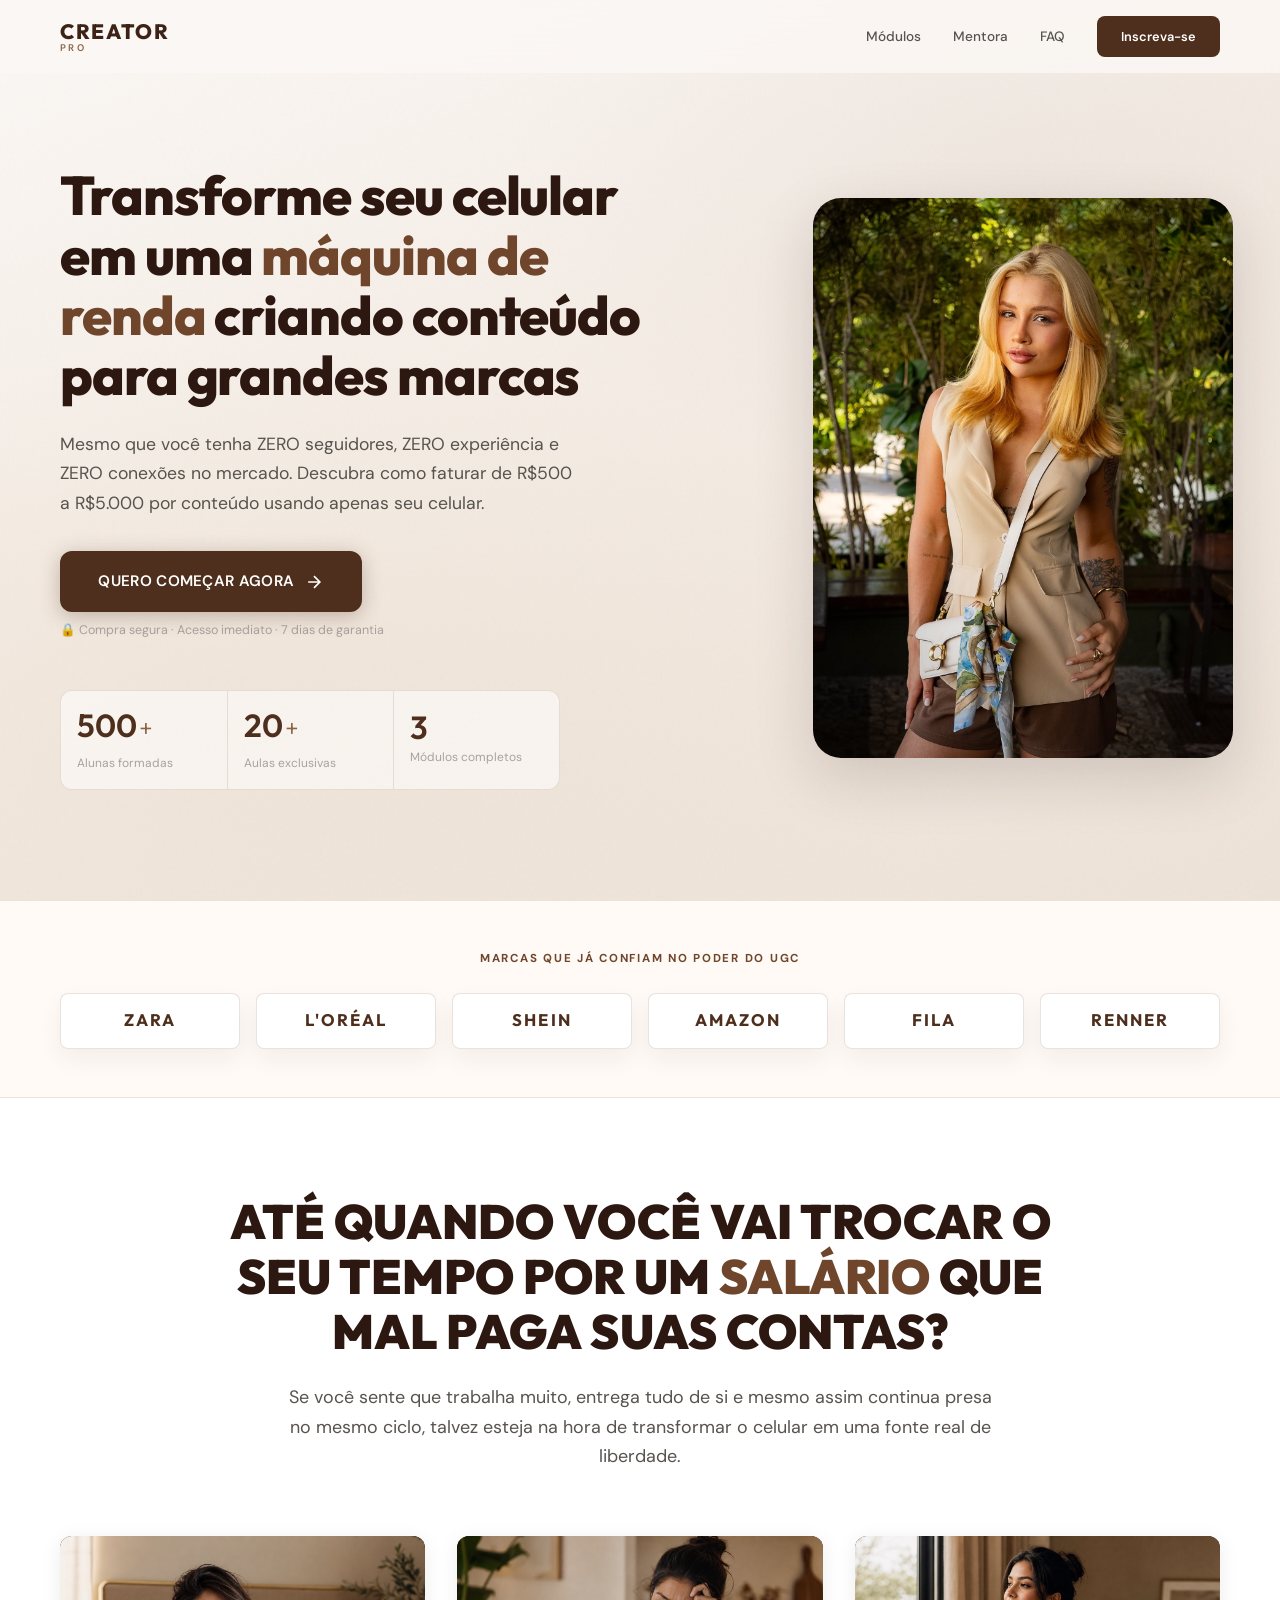
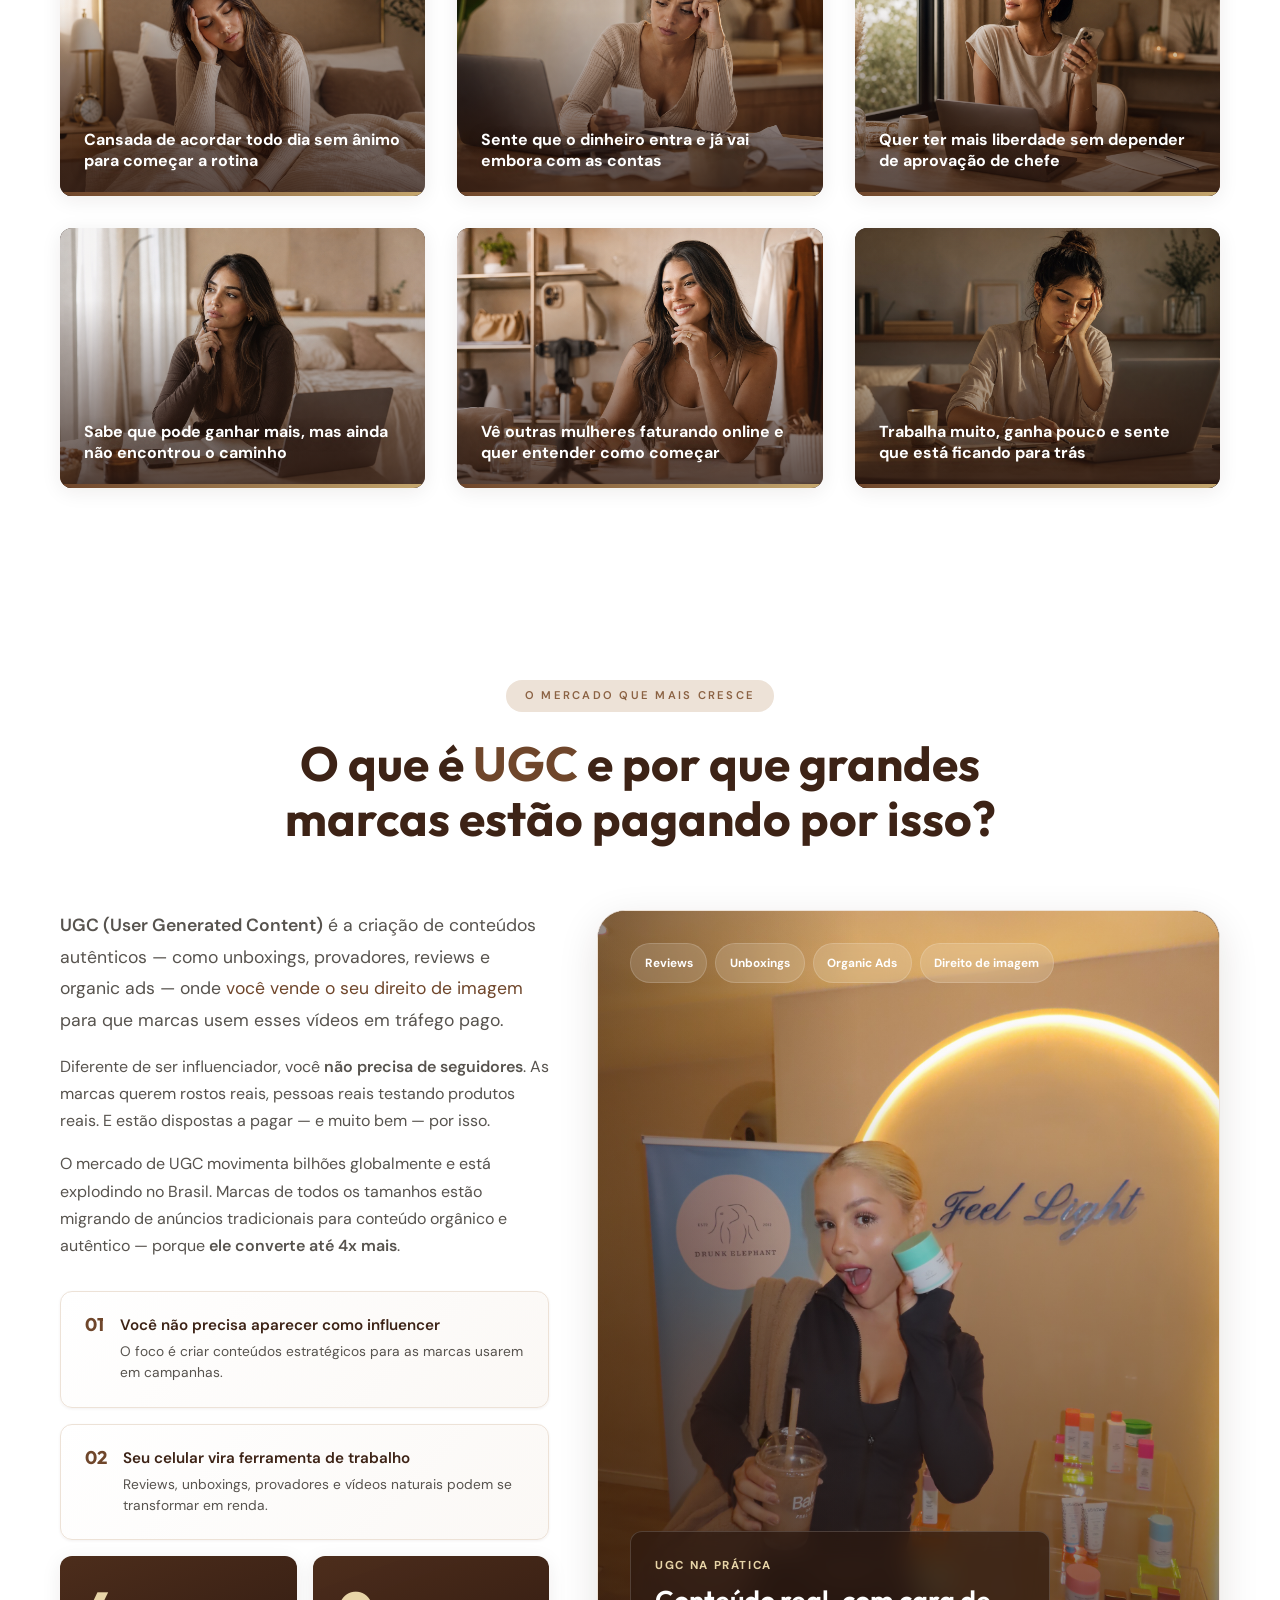
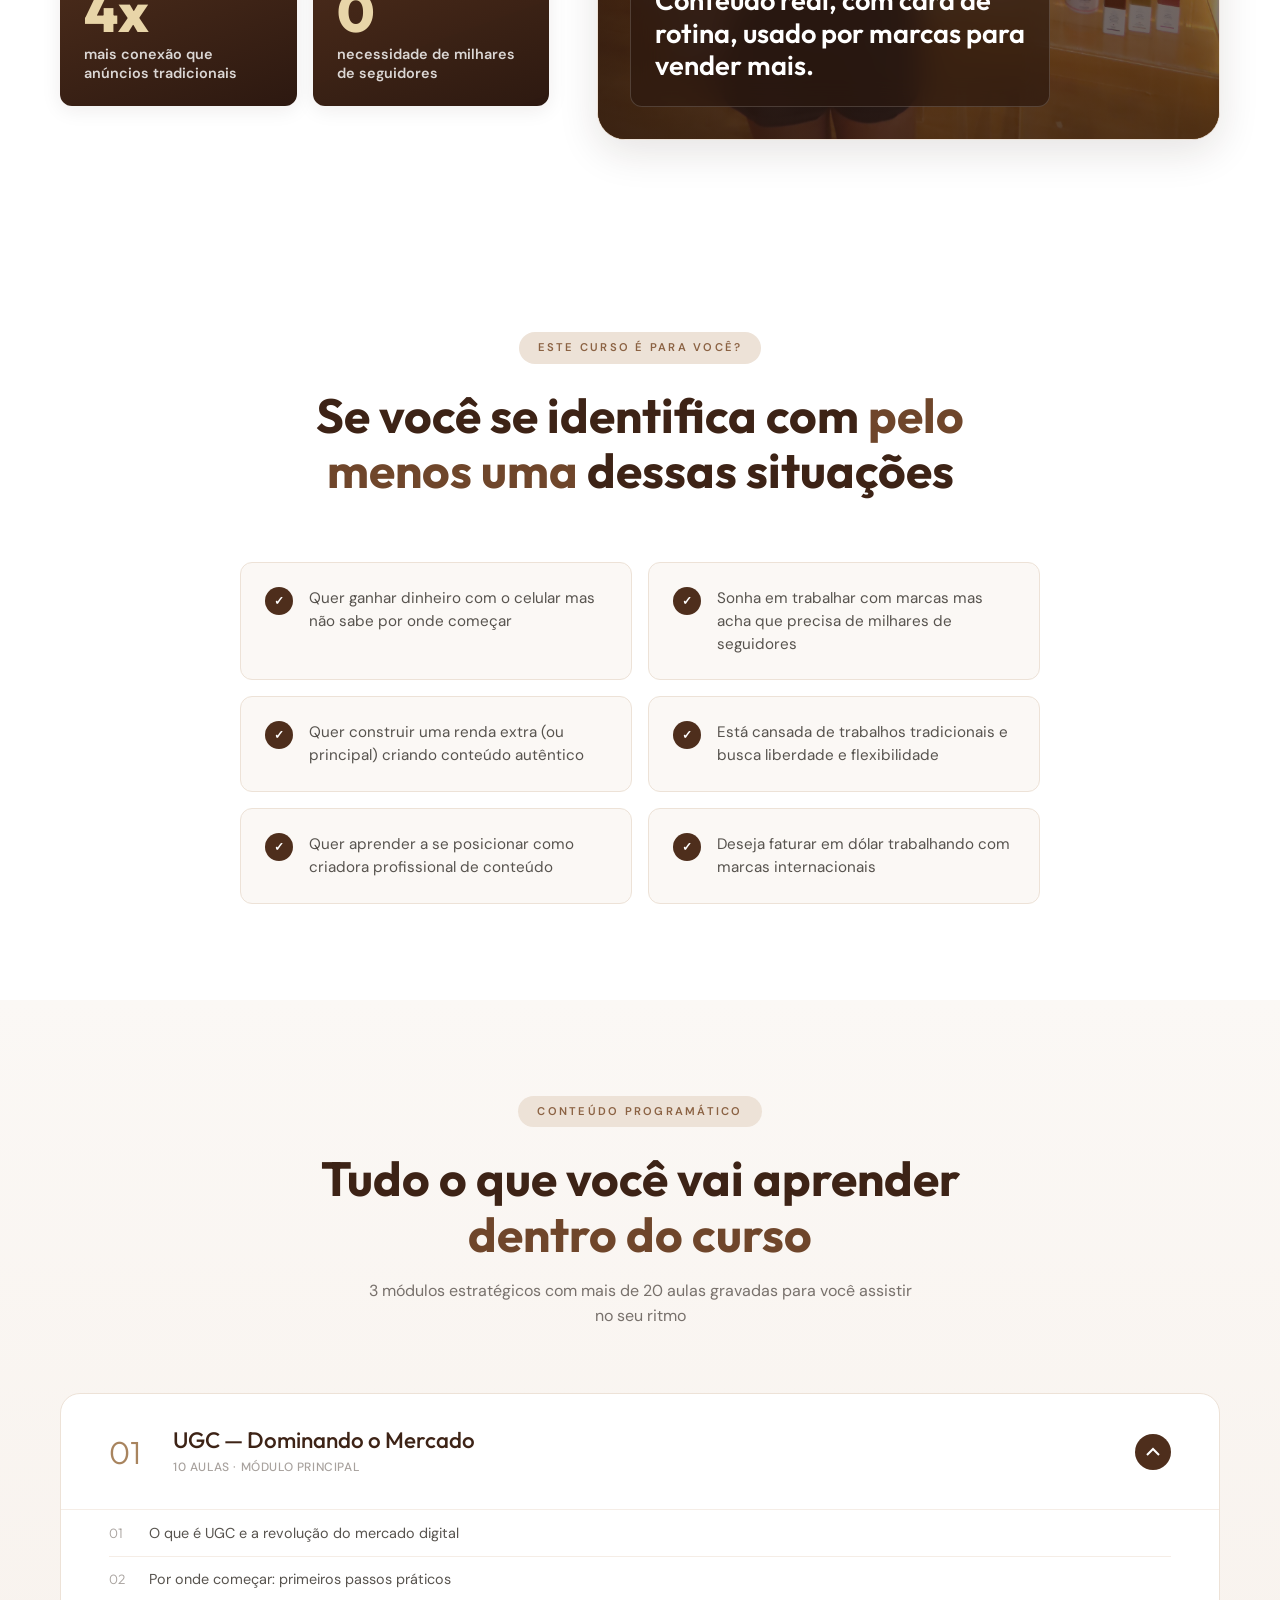
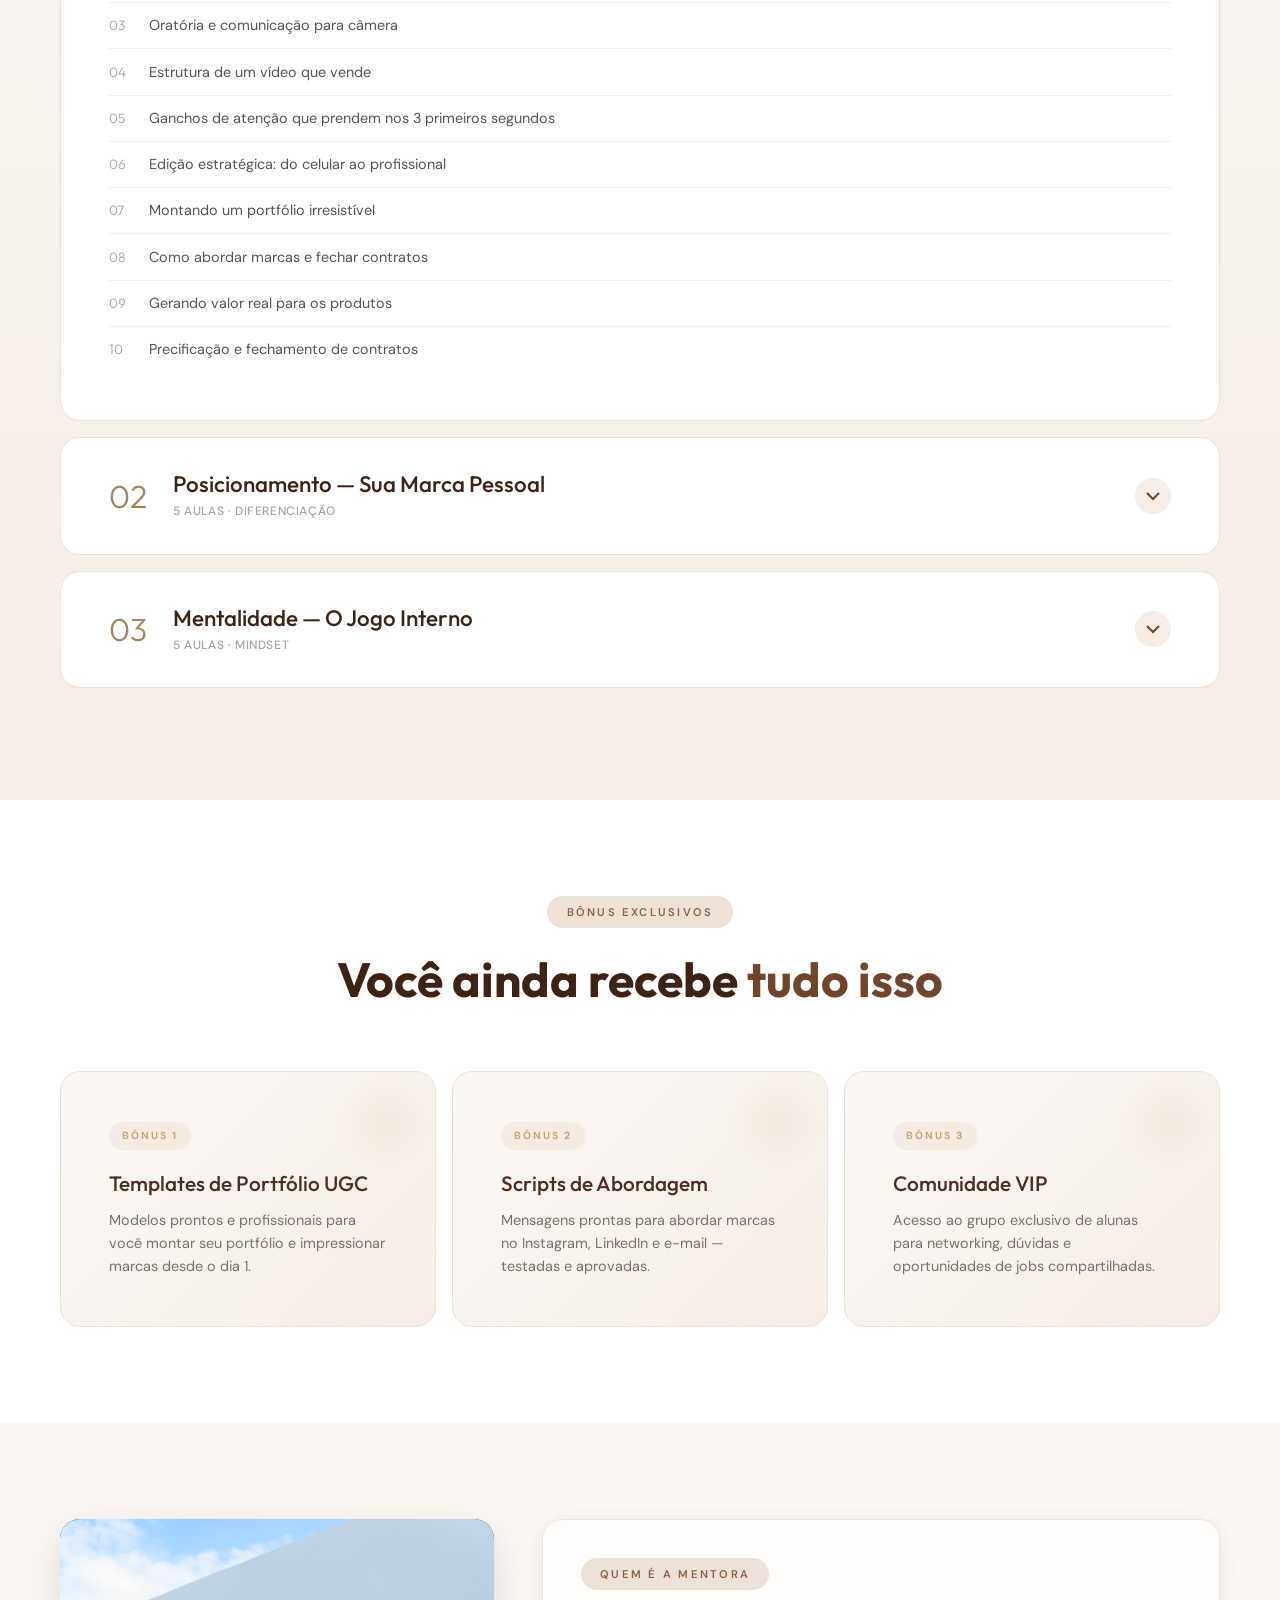
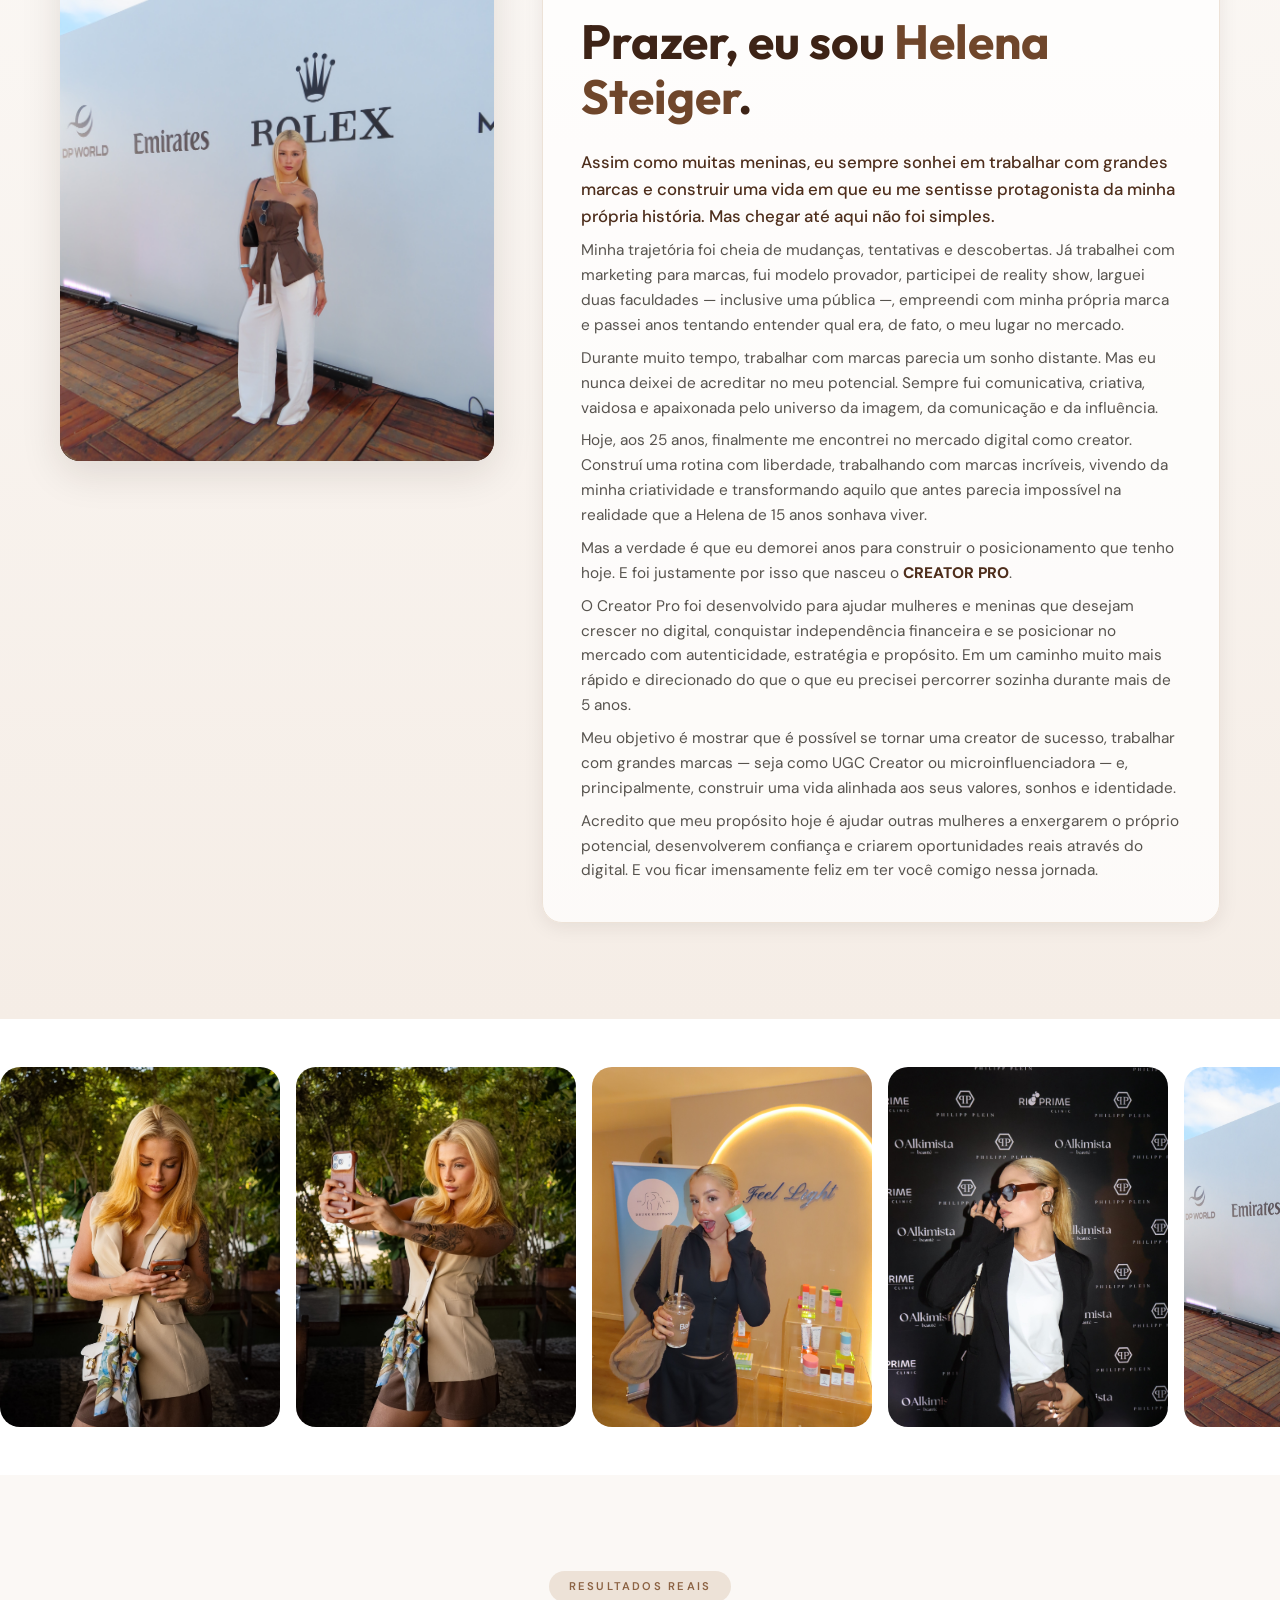
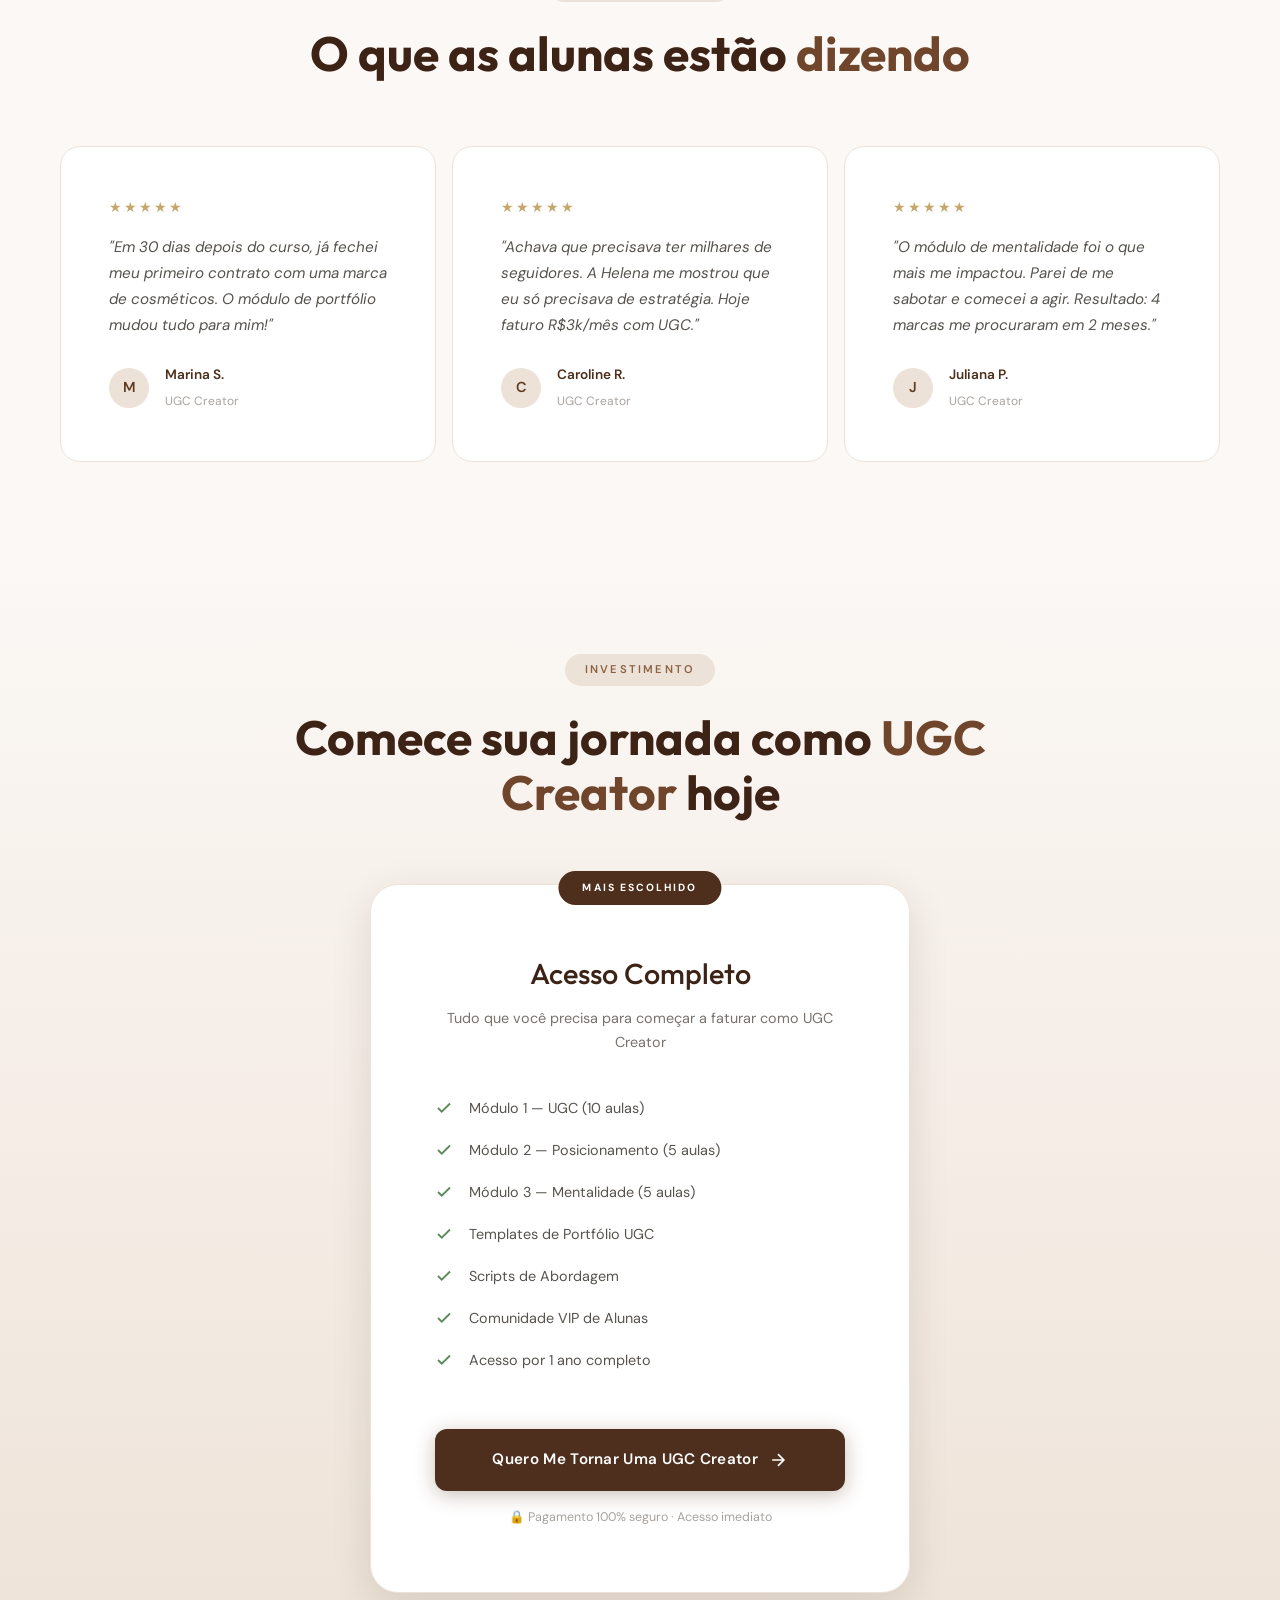
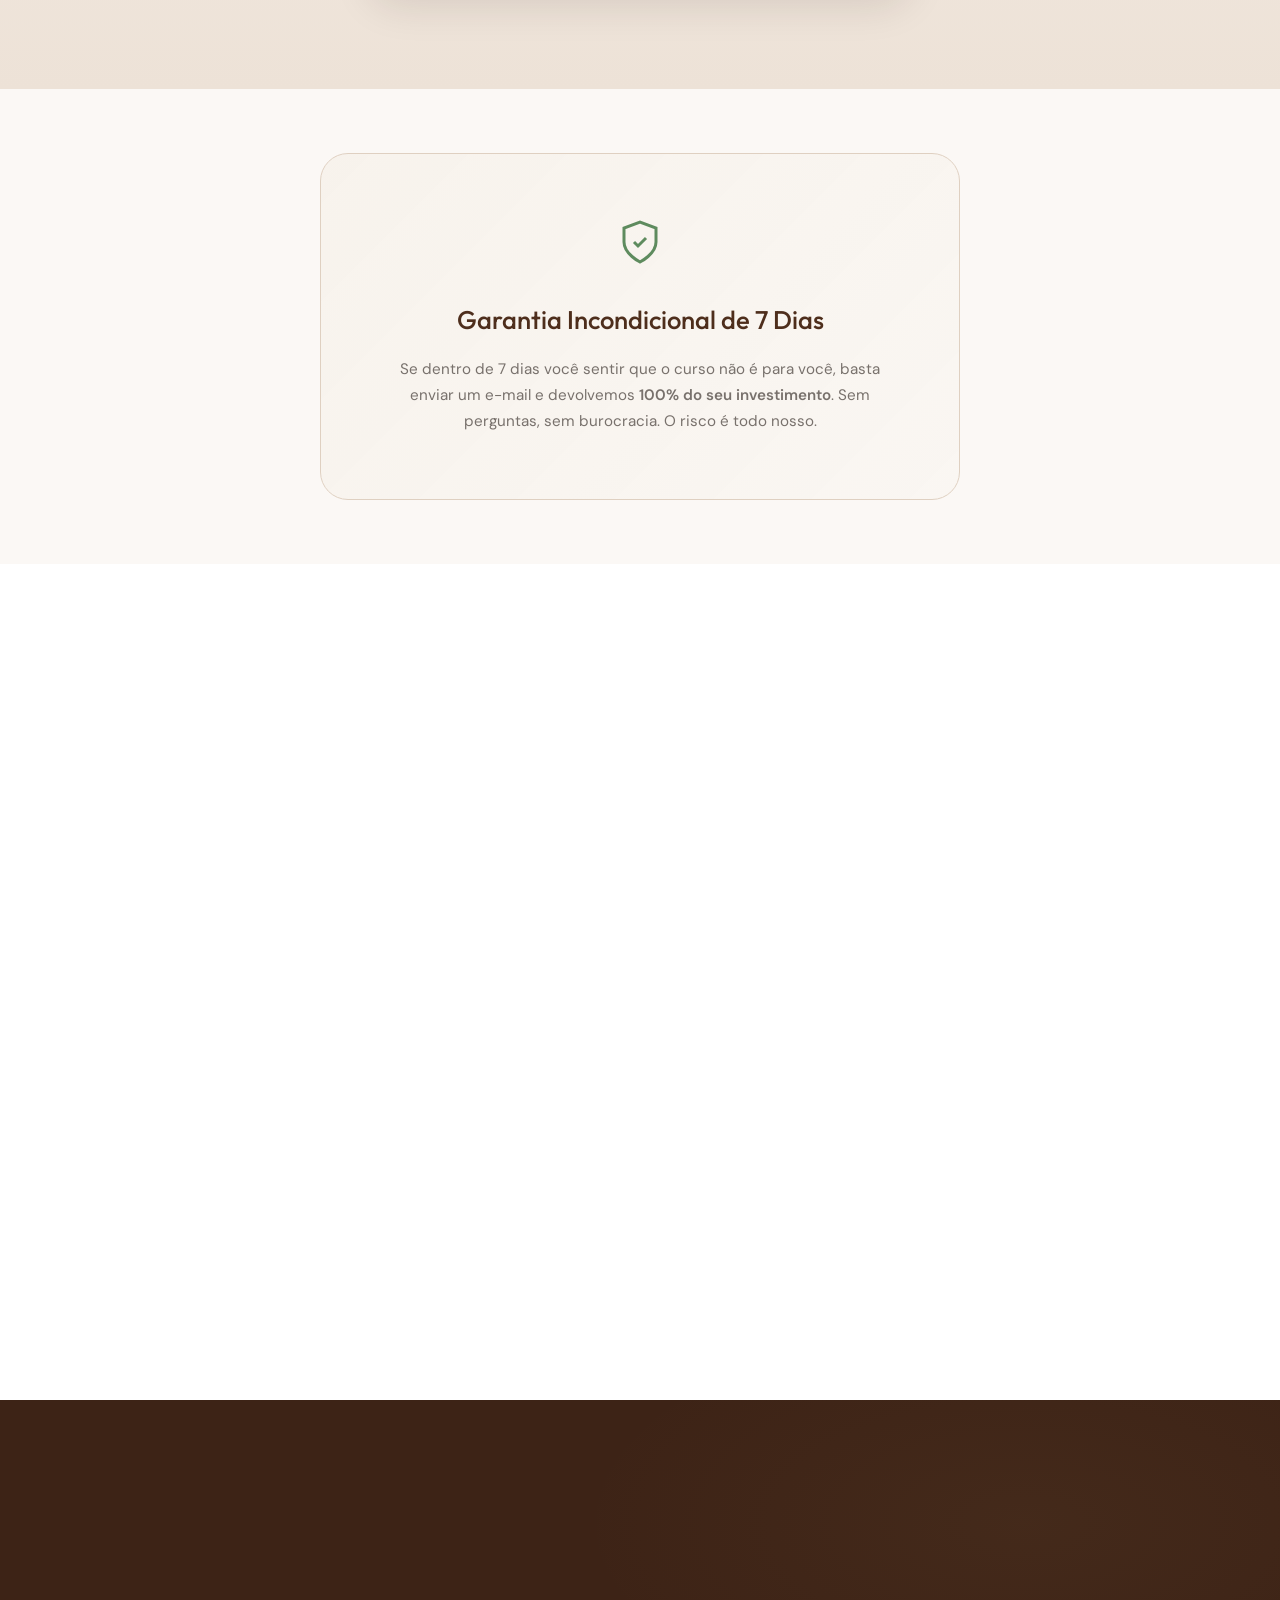
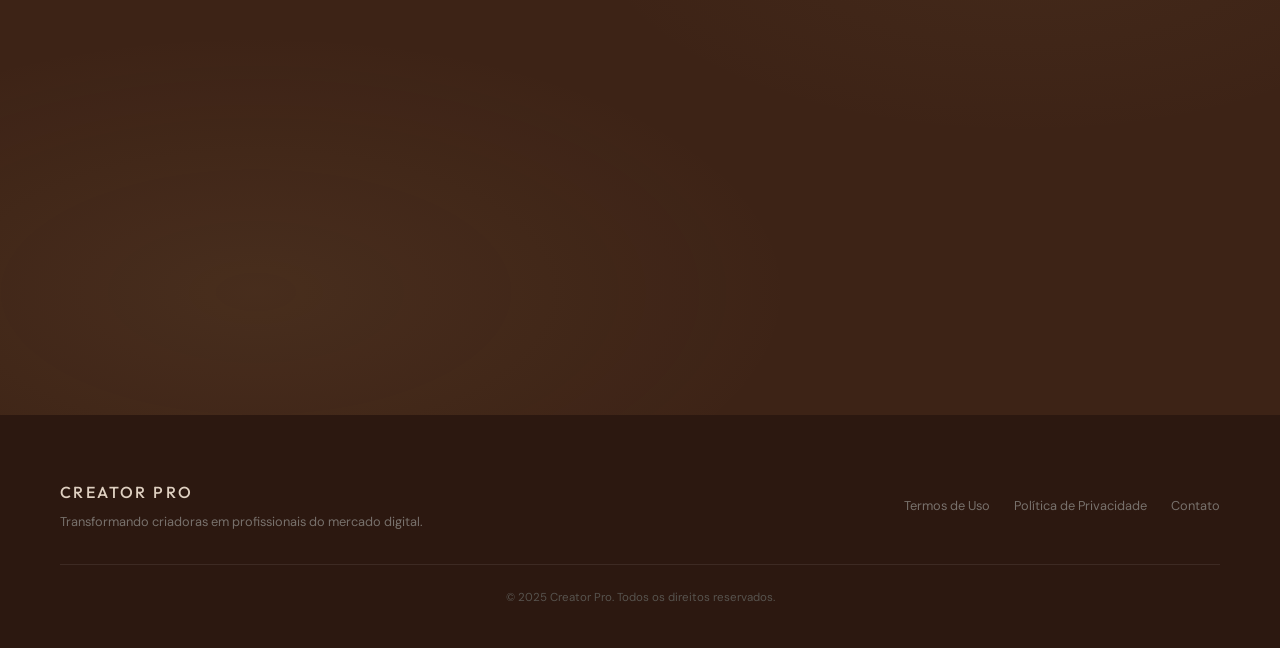
==== index.html @ 30e7566e "Initial Creator Pro landing page" ====
<!DOCTYPE html>
<html lang="pt-BR">
<head>
    <meta charset="UTF-8">
    <meta name="viewport" content="width=device-width, initial-scale=1.0">
    <meta name="description" content="Aprenda a ganhar dinheiro criando conteúdo para grandes marcas como UGC Creator. Curso completo com Helena — sem precisar de milhares de seguidores.">
    <meta name="keywords" content="UGC, User Generated Content, criador de conteúdo, curso UGC, ganhar dinheiro online, marketing digital, creator economy">
    <meta name="author" content="Helena">
    <meta property="og:title" content="Creator Pro — Formação UGC Creator">
    <meta property="og:description" content="Transforme seu celular em uma máquina de renda. Aprenda a criar conteúdo para marcas e fature sem precisar de milhares de seguidores.">
    <meta property="og:type" content="website">
    <title>Creator Pro — Formação UGC Creator | Ganhe Dinheiro Criando Conteúdo Para Marcas</title>
    <link rel="preconnect" href="https://fonts.googleapis.com">
    <link rel="preconnect" href="https://fonts.gstatic.com" crossorigin>
    <link href="https://fonts.googleapis.com/css2?family=Outfit:wght@300;400;500;600;700;800;900&family=DM+Sans:ital,opsz,wght@0,9..40,300;0,9..40,400;0,9..40,500;0,9..40,600;0,9..40,700;1,9..40,400&display=swap" rel="stylesheet">
    <link rel="stylesheet" href="styles.css">
</head>
<body>

    <!-- ═══════════════════════════════════════════ -->
    <!-- FLOATING CTA BAR (MOBILE)                  -->
    <!-- ═══════════════════════════════════════════ -->
    <div class="floating-cta" id="floatingCta">
        <a href="#checkout" class="floating-cta__btn">Quero Começar Agora</a>
    </div>

    <!-- ═══════════════════════════════════════════ -->
    <!-- NAVIGATION                                 -->
    <!-- ═══════════════════════════════════════════ -->
    <nav class="navbar" id="navbar">
        <div class="container navbar__inner">
            <a href="#" class="navbar__logo">
                <span class="navbar__logo-text">CREATOR</span>
                <span class="navbar__logo-sub">PRO</span>
            </a>
            <div class="navbar__links">
                <a href="#modulos" class="navbar__link">Módulos</a>
                <a href="#mentora" class="navbar__link">Mentora</a>
                <a href="#faq" class="navbar__link">FAQ</a>
                <a href="#checkout" class="navbar__cta">Inscreva-se</a>
            </div>
        </div>
    </nav>

    <!-- ═══════════════════════════════════════════ -->
    <!-- HERO SECTION                               -->
    <!-- ═══════════════════════════════════════════ -->
    <section class="hero" id="hero">
        <div class="hero__bg-overlay"></div>
        <div class="hero__grain"></div>
        <div class="container hero__grid">
            <div class="hero__content" data-animate="fade-up">
                <h1 class="hero__title">
                    Transforme seu celular em uma <em>máquina de renda</em> criando conteúdo para grandes marcas
                </h1>
                <p class="hero__subtitle">
                    Mesmo que você tenha ZERO seguidores, ZERO experiência e ZERO conexões no mercado. Descubra como faturar de R$500 a R$5.000 por conteúdo usando apenas seu celular.
                </p>
                <div class="hero__cta-group">
                    <a href="#checkout" class="btn btn--primary btn--lg" id="heroCta">
                        <span>QUERO COMEÇAR AGORA</span>
                        <svg width="20" height="20" viewBox="0 0 24 24" fill="none" stroke="currentColor" stroke-width="2"><path d="M5 12h14M12 5l7 7-7 7"/></svg>
                    </a>
                    <p class="hero__cta-note">🔒 Compra segura · Acesso imediato · 7 dias de garantia</p>
                </div>
                <div class="hero__proof">
                    <div class="hero__proof-item">
                        <span class="hero__proof-value"><span class="hero__proof-number" data-count="500">0</span><span class="hero__proof-plus">+</span></span>
                        <span class="hero__proof-label">Alunas formadas</span>
                    </div>
                    <div class="hero__proof-divider"></div>
                    <div class="hero__proof-item">
                        <span class="hero__proof-value"><span class="hero__proof-number" data-count="20">0</span><span class="hero__proof-plus">+</span></span>
                        <span class="hero__proof-label">Aulas exclusivas</span>
                    </div>
                    <div class="hero__proof-divider"></div>
                    <div class="hero__proof-item">
                        <span class="hero__proof-value"><span class="hero__proof-number" data-count="3">0</span></span>
                        <span class="hero__proof-label">Módulos completos</span>
                    </div>
                </div>
            </div>
            <div class="hero__image-wrapper" data-animate="fade-left">
                <div class="hero__image-frame">
                    <img src="helena 3.jpeg" alt="Helena — UGC Creator e Mentora" class="hero__image" loading="eager">
                </div>
            </div>
        </div>
    </section>

    <!-- ═══════════════════════════════════════════ -->
    <!-- BRAND BAR                                  -->
    <!-- ═══════════════════════════════════════════ -->
    <section class="brand-bar">
        <div class="container">
            <p class="brand-bar__text">Marcas que já confiam no poder do UGC</p>
            <div class="brand-bar__logos">
                <span class="brand-bar__logo">ZARA</span>
                <span class="brand-bar__logo">L'ORÉAL</span>
                <span class="brand-bar__logo">SHEIN</span>
                <span class="brand-bar__logo">AMAZON</span>
                <span class="brand-bar__logo">FILA</span>
                <span class="brand-bar__logo">RENNER</span>
            </div>
        </div>
    </section>

    <!-- ═══════════════════════════════════════════ -->
    <!-- PAIN POINTS                                -->
    <!-- ═══════════════════════════════════════════ -->
    <section class="pain-points">
        <div class="container">
            <div class="pain-points__header" data-animate="fade-up">
                <h2 class="pain-points__title">
                    Até quando você vai trocar o seu tempo por um <em>salário</em> que mal paga suas contas?
                </h2>
                <p class="pain-points__subtitle">
                    Se você sente que trabalha muito, entrega tudo de si e mesmo assim continua presa no mesmo ciclo, talvez esteja na hora de transformar o celular em uma fonte real de liberdade.
                </p>
            </div>
            <div class="pain-points__grid" data-animate="fade-up">
                <article class="pain-card">
                    <img src="assets/pain-points/rotina-cansativa.png" alt="Rotina cansativa antes de conhecer o UGC" class="pain-card__image" loading="lazy">
                    <p class="pain-card__text">Cansada de acordar todo dia sem ânimo para começar a rotina</p>
                </article>
                <article class="pain-card">
                    <img src="assets/pain-points/pressao-contas.png" alt="Preocupação com contas e trabalho" class="pain-card__image" loading="lazy">
                    <p class="pain-card__text">Sente que o dinheiro entra e já vai embora com as contas</p>
                </article>
                <article class="pain-card">
                    <img src="assets/pain-points/liberdade-trabalho.png" alt="Desejo de trabalhar com mais liberdade" class="pain-card__image" loading="lazy">
                    <p class="pain-card__text">Quer ter mais liberdade sem depender de aprovação de chefe</p>
                </article>
                <article class="pain-card">
                    <img src="assets/pain-points/novo-caminho.png" alt="Mulher buscando uma nova fase profissional" class="pain-card__image" loading="lazy">
                    <p class="pain-card__text">Sabe que pode ganhar mais, mas ainda não encontrou o caminho</p>
                </article>
                <article class="pain-card">
                    <img src="assets/pain-points/comecar-online.png" alt="Criadora produzindo conteúdo com o celular" class="pain-card__image" loading="lazy">
                    <p class="pain-card__text">Vê outras mulheres faturando online e quer entender como começar</p>
                </article>
                <article class="pain-card">
                    <img src="assets/pain-points/trabalha-muito.png" alt="Produção de conteúdo para marcas" class="pain-card__image" loading="lazy">
                    <p class="pain-card__text">Trabalha muito, ganha pouco e sente que está ficando para trás</p>
                </article>
            </div>
        </div>
    </section>

    <!-- ═══════════════════════════════════════════ -->
    <!-- O PODER DO UGC                             -->
    <!-- ═══════════════════════════════════════════ -->
    <section class="ugc-power" id="ugc">
        <div class="container">
            <div class="section-header" data-animate="fade-up">
                <span class="section-tag">O Mercado que Mais Cresce</span>
                <h2 class="section-title">O que é <em>UGC</em> e por que grandes marcas estão pagando por isso?</h2>
            </div>
            <div class="ugc-power__grid">
                <div class="ugc-power__text" data-animate="fade-up">
                    <p class="ugc-power__lead">
                        <strong>UGC (User Generated Content)</strong> é a criação de conteúdos autênticos — como unboxings, provadores, reviews e organic ads — onde <em>você vende o seu direito de imagem</em> para que marcas usem esses vídeos em tráfego pago.
                    </p>
                    <p>
                        Diferente de ser influenciador, você <strong>não precisa de seguidores</strong>. As marcas querem rostos reais, pessoas reais testando produtos reais. E estão dispostas a pagar — e muito bem — por isso.
                    </p>
                    <p>
                        O mercado de UGC movimenta bilhões globalmente e está explodindo no Brasil. Marcas de todos os tamanhos estão migrando de anúncios tradicionais para conteúdo orgânico e autêntico — porque <strong>ele converte até 4x mais</strong>.
                    </p>
                    <div class="ugc-power__highlights">
                        <div class="ugc-highlight">
                            <span class="ugc-highlight__number">01</span>
                            <div>
                                <strong>Você não precisa aparecer como influencer</strong>
                                <p>O foco é criar conteúdos estratégicos para as marcas usarem em campanhas.</p>
                            </div>
                        </div>
                        <div class="ugc-highlight">
                            <span class="ugc-highlight__number">02</span>
                            <div>
                                <strong>Seu celular vira ferramenta de trabalho</strong>
                                <p>Reviews, unboxings, provadores e vídeos naturais podem se transformar em renda.</p>
                            </div>
                        </div>
                    </div>
                    <div class="ugc-power__summary">
                        <div class="ugc-summary__item">
                            <strong>4x</strong>
                            <span>mais conexão que anúncios tradicionais</span>
                        </div>
                        <div class="ugc-summary__item">
                            <strong>0</strong>
                            <span>necessidade de milhares de seguidores</span>
                        </div>
                    </div>
                </div>
                <div class="ugc-power__visual" data-animate="fade-up">
                    <img src="helena 7.jpeg" alt="Creator produzindo conteúdo orgânico para marcas" class="ugc-power__visual-image" loading="lazy">
                    <div class="ugc-power__visual-card">
                        <span>UGC na prática</span>
                        <strong>Conteúdo real, com cara de rotina, usado por marcas para vender mais.</strong>
                    </div>
                    <div class="ugc-power__visual-pills" aria-label="Formatos de conteúdo UGC">
                        <span>Reviews</span>
                        <span>Unboxings</span>
                        <span>Organic Ads</span>
                        <span>Direito de imagem</span>
                    </div>
                </div>
            </div>
        </div>
    </section>

    <!-- ═══════════════════════════════════════════ -->
    <!-- PARA QUEM É                                -->
    <!-- ═══════════════════════════════════════════ -->
    <section class="for-who">
        <div class="container">
            <div class="section-header" data-animate="fade-up">
                <span class="section-tag">Este Curso É Para Você?</span>
                <h2 class="section-title">Se você se identifica com <em>pelo menos uma</em> dessas situações</h2>
            </div>
            <div class="for-who__grid" data-animate="fade-up">
                <div class="for-who__item">
                    <div class="for-who__check">✓</div>
                    <p>Quer ganhar dinheiro com o celular mas não sabe por onde começar</p>
                </div>
                <div class="for-who__item">
                    <div class="for-who__check">✓</div>
                    <p>Sonha em trabalhar com marcas mas acha que precisa de milhares de seguidores</p>
                </div>
                <div class="for-who__item">
                    <div class="for-who__check">✓</div>
                    <p>Quer construir uma renda extra (ou principal) criando conteúdo autêntico</p>
                </div>
                <div class="for-who__item">
                    <div class="for-who__check">✓</div>
                    <p>Está cansada de trabalhos tradicionais e busca liberdade e flexibilidade</p>
                </div>
                <div class="for-who__item">
                    <div class="for-who__check">✓</div>
                    <p>Quer aprender a se posicionar como criadora profissional de conteúdo</p>
                </div>
                <div class="for-who__item">
                    <div class="for-who__check">✓</div>
                    <p>Deseja faturar em dólar trabalhando com marcas internacionais</p>
                </div>
            </div>
        </div>
    </section>

    <!-- ═══════════════════════════════════════════ -->
    <!-- MÓDULOS DO CURSO                           -->
    <!-- ═══════════════════════════════════════════ -->
    <section class="modules" id="modulos">
        <div class="container">
            <div class="section-header" data-animate="fade-up">
                <span class="section-tag">Conteúdo Programático</span>
                <h2 class="section-title">Tudo o que você vai aprender <em>dentro do curso</em></h2>
                <p class="section-subtitle">3 módulos estratégicos com mais de 20 aulas gravadas para você assistir no seu ritmo</p>
            </div>

            <!-- MODULE 1 -->
            <div class="module" data-animate="fade-up">
                <div class="module__header">
                    <div class="module__number">01</div>
                    <div class="module__info">
                        <h3 class="module__title">UGC — Dominando o Mercado</h3>
                        <span class="module__meta">10 aulas · Módulo Principal</span>
                    </div>
                    <button class="module__toggle" aria-label="Expandir módulo" data-module="1">
                        <svg width="24" height="24" viewBox="0 0 24 24" fill="none" stroke="currentColor" stroke-width="2"><path d="M6 9l6 6 6-6"/></svg>
                    </button>
                </div>
                <div class="module__content" id="module-1">
                    <ul class="module__lessons">
                        <li class="module__lesson">
                            <span class="module__lesson-num">01</span>
                            <span class="module__lesson-title">O que é UGC e a revolução do mercado digital</span>
                        </li>
                        <li class="module__lesson">
                            <span class="module__lesson-num">02</span>
                            <span class="module__lesson-title">Por onde começar: primeiros passos práticos</span>
                        </li>
                        <li class="module__lesson">
                            <span class="module__lesson-num">03</span>
                            <span class="module__lesson-title">Oratória e comunicação para câmera</span>
                        </li>
                        <li class="module__lesson">
                            <span class="module__lesson-num">04</span>
                            <span class="module__lesson-title">Estrutura de um vídeo que vende</span>
                        </li>
                        <li class="module__lesson">
                            <span class="module__lesson-num">05</span>
                            <span class="module__lesson-title">Ganchos de atenção que prendem nos 3 primeiros segundos</span>
                        </li>
                        <li class="module__lesson">
                            <span class="module__lesson-num">06</span>
                            <span class="module__lesson-title">Edição estratégica: do celular ao profissional</span>
                        </li>
                        <li class="module__lesson">
                            <span class="module__lesson-num">07</span>
                            <span class="module__lesson-title">Montando um portfólio irresistível</span>
                        </li>
                        <li class="module__lesson">
                            <span class="module__lesson-num">08</span>
                            <span class="module__lesson-title">Como abordar marcas e fechar contratos</span>
                        </li>
                        <li class="module__lesson">
                            <span class="module__lesson-num">09</span>
                            <span class="module__lesson-title">Gerando valor real para os produtos</span>
                        </li>
                        <li class="module__lesson">
                            <span class="module__lesson-num">10</span>
                            <span class="module__lesson-title">Precificação e fechamento de contratos</span>
                        </li>
                    </ul>
                </div>
            </div>

            <!-- MODULE 2 -->
            <div class="module" data-animate="fade-up">
                <div class="module__header">
                    <div class="module__number">02</div>
                    <div class="module__info">
                        <h3 class="module__title">Posicionamento — Sua Marca Pessoal</h3>
                        <span class="module__meta">5 aulas · Diferenciação</span>
                    </div>
                    <button class="module__toggle" aria-label="Expandir módulo" data-module="2">
                        <svg width="24" height="24" viewBox="0 0 24 24" fill="none" stroke="currentColor" stroke-width="2"><path d="M6 9l6 6 6-6"/></svg>
                    </button>
                </div>
                <div class="module__content" id="module-2">
                    <ul class="module__lessons">
                        <li class="module__lesson">
                            <span class="module__lesson-num">01</span>
                            <span class="module__lesson-title">Posicionamento atrativo: como ser encontrada</span>
                        </li>
                        <li class="module__lesson">
                            <span class="module__lesson-num">02</span>
                            <span class="module__lesson-title">Rebranding de imagem pessoal</span>
                        </li>
                        <li class="module__lesson">
                            <span class="module__lesson-num">03</span>
                            <span class="module__lesson-title">Construindo autoridade e presença digital</span>
                        </li>
                        <li class="module__lesson">
                            <span class="module__lesson-num">04</span>
                            <span class="module__lesson-title">Networking em eventos e conexões com marcas</span>
                        </li>
                        <li class="module__lesson">
                            <span class="module__lesson-num">05</span>
                            <span class="module__lesson-title">Monetização em dólar: mercado internacional</span>
                        </li>
                    </ul>
                </div>
            </div>

            <!-- MODULE 3 -->
            <div class="module" data-animate="fade-up">
                <div class="module__header">
                    <div class="module__number">03</div>
                    <div class="module__info">
                        <h3 class="module__title">Mentalidade — O Jogo Interno</h3>
                        <span class="module__meta">5 aulas · Mindset</span>
                    </div>
                    <button class="module__toggle" aria-label="Expandir módulo" data-module="3">
                        <svg width="24" height="24" viewBox="0 0 24 24" fill="none" stroke="currentColor" stroke-width="2"><path d="M6 9l6 6 6-6"/></svg>
                    </button>
                </div>
                <div class="module__content" id="module-3">
                    <ul class="module__lessons">
                        <li class="module__lesson">
                            <span class="module__lesson-num">01</span>
                            <span class="module__lesson-title">Prática contra insegurança: comece antes de estar pronta</span>
                        </li>
                        <li class="module__lesson">
                            <span class="module__lesson-num">02</span>
                            <span class="module__lesson-title">Otimização da rotina para alta performance</span>
                        </li>
                        <li class="module__lesson">
                            <span class="module__lesson-num">03</span>
                            <span class="module__lesson-title">Disciplina e constância: o segredo dos que faturam</span>
                        </li>
                        <li class="module__lesson">
                            <span class="module__lesson-num">04</span>
                            <span class="module__lesson-title">Espiritualidade e propósito na jornada</span>
                        </li>
                        <li class="module__lesson">
                            <span class="module__lesson-num">05</span>
                            <span class="module__lesson-title">Construindo a versão mais elevada de si mesma</span>
                        </li>
                    </ul>
                </div>
            </div>
        </div>
    </section>

    <!-- ═══════════════════════════════════════════ -->
    <!-- BÔNUS                                      -->
    <!-- ═══════════════════════════════════════════ -->
    <section class="bonuses">
        <div class="container">
            <div class="section-header" data-animate="fade-up">
                <span class="section-tag">Bônus Exclusivos</span>
                <h2 class="section-title">Você ainda recebe <em>tudo isso</em></h2>
            </div>
            <div class="bonuses__grid" data-animate="fade-up">
                <div class="bonus-card">
                    <div class="bonus-card__badge">BÔNUS 1</div>
                    <h3 class="bonus-card__title">Templates de Portfólio UGC</h3>
                    <p class="bonus-card__text">Modelos prontos e profissionais para você montar seu portfólio e impressionar marcas desde o dia 1.</p>
                </div>
                <div class="bonus-card">
                    <div class="bonus-card__badge">BÔNUS 2</div>
                    <h3 class="bonus-card__title">Scripts de Abordagem</h3>
                    <p class="bonus-card__text">Mensagens prontas para abordar marcas no Instagram, LinkedIn e e-mail — testadas e aprovadas.</p>
                </div>
                <div class="bonus-card">
                    <div class="bonus-card__badge">BÔNUS 3</div>
                    <h3 class="bonus-card__title">Comunidade VIP</h3>
                    <p class="bonus-card__text">Acesso ao grupo exclusivo de alunas para networking, dúvidas e oportunidades de jobs compartilhadas.</p>
                </div>
            </div>
        </div>
    </section>

    <!-- ═══════════════════════════════════════════ -->
    <!-- MENTORA                                    -->
    <!-- ═══════════════════════════════════════════ -->
    <section class="mentor" id="mentora">
        <div class="container">
            <div class="mentor__grid">
                <div class="mentor__image" data-animate="fade-right">
                    <img src="helena 10.jpeg" alt="Helena Steiger — mentora do Creator Pro" loading="lazy">
                </div>
                <div class="mentor__content" data-animate="fade-up">
                    <span class="section-tag">Quem é a Mentora</span>
                    <h2 class="section-title section-title--left">Prazer, eu sou <em>Helena Steiger</em>.</h2>
                    <div class="mentor__bio">
                        <p>Assim como muitas meninas, eu sempre sonhei em trabalhar com grandes marcas e construir uma vida em que eu me sentisse protagonista da minha própria história. Mas chegar até aqui não foi simples.</p>
                        <p>Minha trajetória foi cheia de mudanças, tentativas e descobertas. Já trabalhei com marketing para marcas, fui modelo provador, participei de reality show, larguei duas faculdades — inclusive uma pública —, empreendi com minha própria marca e passei anos tentando entender qual era, de fato, o meu lugar no mercado.</p>
                        <p>Durante muito tempo, trabalhar com marcas parecia um sonho distante. Mas eu nunca deixei de acreditar no meu potencial. Sempre fui comunicativa, criativa, vaidosa e apaixonada pelo universo da imagem, da comunicação e da influência.</p>
                        <p>Hoje, aos 25 anos, finalmente me encontrei no mercado digital como creator. Construí uma rotina com liberdade, trabalhando com marcas incríveis, vivendo da minha criatividade e transformando aquilo que antes parecia impossível na realidade que a Helena de 15 anos sonhava viver.</p>
                        <p>Mas a verdade é que eu demorei anos para construir o posicionamento que tenho hoje. E foi justamente por isso que nasceu o <strong>CREATOR PRO</strong>.</p>
                        <p>O Creator Pro foi desenvolvido para ajudar mulheres e meninas que desejam crescer no digital, conquistar independência financeira e se posicionar no mercado com autenticidade, estratégia e propósito. Em um caminho muito mais rápido e direcionado do que o que eu precisei percorrer sozinha durante mais de 5 anos.</p>
                        <p>Meu objetivo é mostrar que é possível se tornar uma creator de sucesso, trabalhar com grandes marcas — seja como UGC Creator ou microinfluenciadora — e, principalmente, construir uma vida alinhada aos seus valores, sonhos e identidade.</p>
                        <p>Acredito que meu propósito hoje é ajudar outras mulheres a enxergarem o próprio potencial, desenvolverem confiança e criarem oportunidades reais através do digital. E vou ficar imensamente feliz em ter você comigo nessa jornada.</p>
                    </div>
                </div>
            </div>
        </div>
    </section>

    <!-- ═══════════════════════════════════════════ -->
    <!-- GALERIA DE LIFESTYLE                       -->
    <!-- ═══════════════════════════════════════════ -->
    <section class="gallery">
        <div class="gallery__track">
            <div class="gallery__item"><img src="helena 1.jpeg" alt="Helena lifestyle" loading="lazy"></div>
            <div class="gallery__item"><img src="helena 5.jpeg" alt="Helena lifestyle" loading="lazy"></div>
            <div class="gallery__item"><img src="helena 7.jpeg" alt="Helena lifestyle" loading="lazy"></div>
            <div class="gallery__item"><img src="helena 9.jpeg" alt="Helena lifestyle" loading="lazy"></div>
            <div class="gallery__item"><img src="helena 10.jpeg" alt="Helena lifestyle" loading="lazy"></div>
            <div class="gallery__item"><img src="helena 11.jpeg" alt="Helena lifestyle" loading="lazy"></div>
            <!-- Duplicate for infinite scroll -->
            <div class="gallery__item"><img src="helena 1.jpeg" alt="Helena lifestyle" loading="lazy"></div>
            <div class="gallery__item"><img src="helena 5.jpeg" alt="Helena lifestyle" loading="lazy"></div>
            <div class="gallery__item"><img src="helena 7.jpeg" alt="Helena lifestyle" loading="lazy"></div>
            <div class="gallery__item"><img src="helena 9.jpeg" alt="Helena lifestyle" loading="lazy"></div>
        </div>
    </section>

    <!-- ═══════════════════════════════════════════ -->
    <!-- DEPOIMENTOS / PROVA SOCIAL                 -->
    <!-- ═══════════════════════════════════════════ -->
    <section class="testimonials">
        <div class="container">
            <div class="section-header" data-animate="fade-up">
                <span class="section-tag">Resultados Reais</span>
                <h2 class="section-title">O que as alunas estão <em>dizendo</em></h2>
            </div>
            <div class="testimonials__grid" data-animate="fade-up">
                <div class="testimonial-card">
                    <div class="testimonial-card__stars">★★★★★</div>
                    <p class="testimonial-card__text">"Em 30 dias depois do curso, já fechei meu primeiro contrato com uma marca de cosméticos. O módulo de portfólio mudou tudo para mim!"</p>
                    <div class="testimonial-card__author">
                        <div class="testimonial-card__avatar">M</div>
                        <div>
                            <span class="testimonial-card__name">Marina S.</span>
                            <span class="testimonial-card__role">UGC Creator</span>
                        </div>
                    </div>
                </div>
                <div class="testimonial-card">
                    <div class="testimonial-card__stars">★★★★★</div>
                    <p class="testimonial-card__text">"Achava que precisava ter milhares de seguidores. A Helena me mostrou que eu só precisava de estratégia. Hoje faturo R$3k/mês com UGC."</p>
                    <div class="testimonial-card__author">
                        <div class="testimonial-card__avatar">C</div>
                        <div>
                            <span class="testimonial-card__name">Caroline R.</span>
                            <span class="testimonial-card__role">UGC Creator</span>
                        </div>
                    </div>
                </div>
                <div class="testimonial-card">
                    <div class="testimonial-card__stars">★★★★★</div>
                    <p class="testimonial-card__text">"O módulo de mentalidade foi o que mais me impactou. Parei de me sabotar e comecei a agir. Resultado: 4 marcas me procuraram em 2 meses."</p>
                    <div class="testimonial-card__author">
                        <div class="testimonial-card__avatar">J</div>
                        <div>
                            <span class="testimonial-card__name">Juliana P.</span>
                            <span class="testimonial-card__role">UGC Creator</span>
                        </div>
                    </div>
                </div>
            </div>
        </div>
    </section>

    <!-- ═══════════════════════════════════════════ -->
    <!-- CHECKOUT / PREÇO                           -->
    <!-- ═══════════════════════════════════════════ -->
    <section class="pricing" id="checkout">
        <div class="container">
            <div class="section-header" data-animate="fade-up">
                <span class="section-tag">Investimento</span>
                <h2 class="section-title">Comece sua jornada como <em>UGC Creator</em> hoje</h2>
            </div>
            <div class="pricing__card" data-animate="fade-up">
                <div class="pricing__card-badge">MAIS ESCOLHIDO</div>
                <h3 class="pricing__card-title">Acesso Completo</h3>
                <p class="pricing__card-desc">Tudo que você precisa para começar a faturar como UGC Creator</p>
                <div class="pricing__includes">
                    <div class="pricing__include">
                        <svg width="18" height="18" viewBox="0 0 24 24" fill="none" stroke="currentColor" stroke-width="2.5"><path d="M20 6L9 17l-5-5"/></svg>
                        <span>Módulo 1 — UGC (10 aulas)</span>
                    </div>
                    <div class="pricing__include">
                        <svg width="18" height="18" viewBox="0 0 24 24" fill="none" stroke="currentColor" stroke-width="2.5"><path d="M20 6L9 17l-5-5"/></svg>
                        <span>Módulo 2 — Posicionamento (5 aulas)</span>
                    </div>
                    <div class="pricing__include">
                        <svg width="18" height="18" viewBox="0 0 24 24" fill="none" stroke="currentColor" stroke-width="2.5"><path d="M20 6L9 17l-5-5"/></svg>
                        <span>Módulo 3 — Mentalidade (5 aulas)</span>
                    </div>
                    <div class="pricing__include">
                        <svg width="18" height="18" viewBox="0 0 24 24" fill="none" stroke="currentColor" stroke-width="2.5"><path d="M20 6L9 17l-5-5"/></svg>
                        <span>Templates de Portfólio UGC</span>
                    </div>
                    <div class="pricing__include">
                        <svg width="18" height="18" viewBox="0 0 24 24" fill="none" stroke="currentColor" stroke-width="2.5"><path d="M20 6L9 17l-5-5"/></svg>
                        <span>Scripts de Abordagem</span>
                    </div>
                    <div class="pricing__include">
                        <svg width="18" height="18" viewBox="0 0 24 24" fill="none" stroke="currentColor" stroke-width="2.5"><path d="M20 6L9 17l-5-5"/></svg>
                        <span>Comunidade VIP de Alunas</span>
                    </div>
                    <div class="pricing__include">
                        <svg width="18" height="18" viewBox="0 0 24 24" fill="none" stroke="currentColor" stroke-width="2.5"><path d="M20 6L9 17l-5-5"/></svg>
                        <span>Acesso por 1 ano completo</span>
                    </div>
                </div>
                <a href="#" class="btn btn--primary btn--lg btn--full" id="checkoutCta">
                    <span>Quero Me Tornar Uma UGC Creator</span>
                    <svg width="20" height="20" viewBox="0 0 24 24" fill="none" stroke="currentColor" stroke-width="2"><path d="M5 12h14M12 5l7 7-7 7"/></svg>
                </a>
                <p class="pricing__secure">🔒 Pagamento 100% seguro · Acesso imediato</p>
            </div>
        </div>
    </section>

    <!-- ═══════════════════════════════════════════ -->
    <!-- GARANTIA                                   -->
    <!-- ═══════════════════════════════════════════ -->
    <section class="guarantee">
        <div class="container">
            <div class="guarantee__card" data-animate="fade-up">
                <div class="guarantee__icon">
                    <svg width="48" height="48" viewBox="0 0 24 24" fill="none" stroke="currentColor" stroke-width="1.5">
                        <path d="M12 22s8-4 8-10V5l-8-3-8 3v7c0 6 8 10 8 10z"/>
                        <path d="M9 12l2 2 4-4"/>
                    </svg>
                </div>
                <h3 class="guarantee__title">Garantia Incondicional de 7 Dias</h3>
                <p class="guarantee__text">
                    Se dentro de 7 dias você sentir que o curso não é para você, basta enviar um e-mail e devolvemos <strong>100% do seu investimento</strong>. Sem perguntas, sem burocracia. O risco é todo nosso.
                </p>
            </div>
        </div>
    </section>

    <!-- ═══════════════════════════════════════════ -->
    <!-- FAQ                                        -->
    <!-- ═══════════════════════════════════════════ -->
    <section class="faq" id="faq">
        <div class="container">
            <div class="section-header" data-animate="fade-up">
                <span class="section-tag">Dúvidas Frequentes</span>
                <h2 class="section-title">Perguntas que você pode estar se <em>fazendo</em></h2>
            </div>
            <div class="faq__list" data-animate="fade-up">
                <div class="faq__item">
                    <button class="faq__question" aria-expanded="false">
                        <span>Preciso ter muitos seguidores para trabalhar com UGC?</span>
                        <svg class="faq__icon" width="20" height="20" viewBox="0 0 24 24" fill="none" stroke="currentColor" stroke-width="2"><path d="M6 9l6 6 6-6"/></svg>
                    </button>
                    <div class="faq__answer">
                        <p>Não! Essa é a grande vantagem do UGC. As marcas não estão buscando influenciadores com audiência — elas querem rostos reais e autênticos para seus anúncios. Você pode começar com zero seguidores.</p>
                    </div>
                </div>
                <div class="faq__item">
                    <button class="faq__question" aria-expanded="false">
                        <span>Preciso de equipamentos profissionais?</span>
                        <svg class="faq__icon" width="20" height="20" viewBox="0 0 24 24" fill="none" stroke="currentColor" stroke-width="2"><path d="M6 9l6 6 6-6"/></svg>
                    </button>
                    <div class="faq__answer">
                        <p>Um smartphone com boa câmera é tudo que você precisa para começar. No curso, ensino técnicas de iluminação natural e edição que transformam qualquer vídeo feito no celular em conteúdo profissional.</p>
                    </div>
                </div>
                <div class="faq__item">
                    <button class="faq__question" aria-expanded="false">
                        <span>Em quanto tempo posso começar a ganhar dinheiro?</span>
                        <svg class="faq__icon" width="20" height="20" viewBox="0 0 24 24" fill="none" stroke="currentColor" stroke-width="2"><path d="M6 9l6 6 6-6"/></svg>
                    </button>
                    <div class="faq__answer">
                        <p>Isso depende da sua dedicação, mas muitas alunas conseguem fechar os primeiros contratos em 30 a 60 dias depois de aplicar o método. O segredo está em montar um portfólio sólido e abordar marcas com estratégia.</p>
                    </div>
                </div>
                <div class="faq__item">
                    <button class="faq__question" aria-expanded="false">
                        <span>Como funciona o acesso ao curso?</span>
                        <svg class="faq__icon" width="20" height="20" viewBox="0 0 24 24" fill="none" stroke="currentColor" stroke-width="2"><path d="M6 9l6 6 6-6"/></svg>
                    </button>
                    <div class="faq__answer">
                        <p>Após a confirmação do pagamento, você recebe imediatamente acesso à plataforma com todas as aulas, materiais e bônus. O acesso é válido por 1 ano completo e você pode assistir quantas vezes quiser.</p>
                    </div>
                </div>
                <div class="faq__item">
                    <button class="faq__question" aria-expanded="false">
                        <span>Posso parcelar o pagamento?</span>
                        <svg class="faq__icon" width="20" height="20" viewBox="0 0 24 24" fill="none" stroke="currentColor" stroke-width="2"><path d="M6 9l6 6 6-6"/></svg>
                    </button>
                    <div class="faq__answer">
                        <p>Sim! Você pode parcelar em até 12x no cartão de crédito. Também aceitamos PIX e boleto bancário com desconto à vista.</p>
                    </div>
                </div>
                <div class="faq__item">
                    <button class="faq__question" aria-expanded="false">
                        <span>E se eu não gostar do curso?</span>
                        <svg class="faq__icon" width="20" height="20" viewBox="0 0 24 24" fill="none" stroke="currentColor" stroke-width="2"><path d="M6 9l6 6 6-6"/></svg>
                    </button>
                    <div class="faq__answer">
                        <p>Você tem 7 dias de garantia incondicional. Se por qualquer motivo o curso não atender suas expectativas, basta solicitar o reembolso e devolvemos 100% do seu investimento. Simples assim.</p>
                    </div>
                </div>
            </div>
        </div>
    </section>

    <!-- ═══════════════════════════════════════════ -->
    <!-- FINAL CTA                                  -->
    <!-- ═══════════════════════════════════════════ -->
    <section class="final-cta">
        <div class="container">
            <div class="final-cta__content" data-animate="fade-up">
                <h2 class="final-cta__title">Sua transformação começa com uma <em>decisão</em></h2>
                <p class="final-cta__text">
                    Milhares de marcas estão procurando criadoras como você neste exato momento. A única pergunta é: você vai aproveitar essa oportunidade?
                </p>
                <a href="#checkout" class="btn btn--primary btn--lg" id="finalCta">
                    <span>Quero Me Tornar Uma UGC Creator</span>
                    <svg width="20" height="20" viewBox="0 0 24 24" fill="none" stroke="currentColor" stroke-width="2"><path d="M5 12h14M12 5l7 7-7 7"/></svg>
                </a>
                <p class="final-cta__note">7 dias de garantia · Pagamento seguro · Acesso imediato</p>
            </div>
        </div>
    </section>

    <!-- ═══════════════════════════════════════════ -->
    <!-- FOOTER                                     -->
    <!-- ═══════════════════════════════════════════ -->
    <footer class="footer">
        <div class="container">
            <div class="footer__inner">
                <div class="footer__brand">
                    <span class="footer__logo">CREATOR PRO</span>
                    <p class="footer__tagline">Transformando criadoras em profissionais do mercado digital.</p>
                </div>
                <div class="footer__links">
                    <a href="#" class="footer__link">Termos de Uso</a>
                    <a href="#" class="footer__link">Política de Privacidade</a>
                    <a href="#" class="footer__link">Contato</a>
                </div>
            </div>
            <div class="footer__bottom">
                <p>&copy; 2025 Creator Pro. Todos os direitos reservados.</p>
            </div>
        </div>
    </footer>

    <script src="script.js"></script>
</body>
</html>
---- styles.css ----
/* ═══════════════════════════════════════════════════════════
   CREATOR PRO — Formação UGC Creator Landing Page
   Design System: Sophisticated Brown/Nude/Grey Palette
   Direct-Response Marketing Aesthetic
   ═══════════════════════════════════════════════════════════ */

/* ── CSS CUSTOM PROPERTIES ───────────────────────────────── */
:root {
    /* Primary Palette — Warm Browns */
    --color-brown-900: #2C1810;
    --color-brown-800: #3D2316;
    --color-brown-700: #4E2E1C;
    --color-brown-600: #5E3A23;
    --color-brown-500: #6F462B;
    --color-brown-400: #8B6243;
    --color-brown-300: #A8845E;

    /* Neutral Palette — Nudes & Greys */
    --color-nude-100: #FBF8F5;
    --color-nude-200: #F5EDE6;
    --color-nude-300: #EDE2D7;
    --color-nude-400: #DFD0C1;
    --color-nude-500: #C7B29A;
    --color-grey-100: #FAFAFA;
    --color-grey-200: #F0EEEC;
    --color-grey-300: #D9D5D0;
    --color-grey-400: #A8A29E;
    --color-grey-500: #78716C;
    --color-grey-600: #57534E;
    --color-grey-700: #44403C;

    /* Accent */
    --color-gold: #C5A76E;
    --color-gold-light: #E8D5A8;
    --color-success: #5E8B5E;

    /* Semantic */
    --color-bg: var(--color-nude-100);
    --color-bg-alt: #FFFFFF;
    --color-text: var(--color-brown-800);
    --color-text-light: var(--color-grey-500);
    --color-text-muted: var(--color-grey-400);
    --color-primary: var(--color-brown-700);
    --color-primary-hover: var(--color-brown-600);
    --color-border: var(--color-nude-400);

    /* Typography */
    --font-display: 'Outfit', -apple-system, BlinkMacSystemFont, 'Segoe UI', sans-serif;
    --font-body: 'DM Sans', -apple-system, BlinkMacSystemFont, 'Segoe UI', sans-serif;

    /* Spacing */
    --space-xs: 0.25rem;
    --space-sm: 0.5rem;
    --space-md: 1rem;
    --space-lg: 1.5rem;
    --space-xl: 2rem;
    --space-2xl: 3rem;
    --space-3xl: 4rem;
    --space-4xl: 6rem;
    --space-5xl: 8rem;

    /* Layout */
    --container-max: 1200px;
    --container-padding: 1.25rem;
    --border-radius-sm: 8px;
    --border-radius-md: 12px;
    --border-radius-lg: 20px;
    --border-radius-xl: 28px;

    /* Transitions */
    --transition-fast: 200ms cubic-bezier(0.4, 0, 0.2, 1);
    --transition-base: 350ms cubic-bezier(0.4, 0, 0.2, 1);
    --transition-slow: 600ms cubic-bezier(0.4, 0, 0.2, 1);

    /* Shadows */
    --shadow-sm: 0 1px 3px rgba(44, 24, 16, 0.06);
    --shadow-md: 0 4px 20px rgba(44, 24, 16, 0.08);
    --shadow-lg: 0 12px 40px rgba(44, 24, 16, 0.12);
    --shadow-xl: 0 20px 60px rgba(44, 24, 16, 0.16);
}

/* ── RESET & BASE ────────────────────────────────────────── */
*,
*::before,
*::after {
    margin: 0;
    padding: 0;
    box-sizing: border-box;
}

html {
    scroll-behavior: smooth;
    -webkit-text-size-adjust: 100%;
    scroll-padding-top: 80px;
}

body {
    font-family: var(--font-body);
    font-size: 16px;
    line-height: 1.7;
    color: var(--color-text);
    background-color: var(--color-bg);
    -webkit-font-smoothing: antialiased;
    -moz-osx-font-smoothing: grayscale;
    overflow-x: hidden;
}

img {
    max-width: 100%;
    height: auto;
    display: block;
}

a {
    text-decoration: none;
    color: inherit;
    transition: color var(--transition-fast);
}

button {
    border: none;
    background: none;
    cursor: pointer;
    font-family: inherit;
    font-size: inherit;
}

ul, ol {
    list-style: none;
}

em {
    font-style: normal;
    color: var(--color-brown-500);
}

strong {
    font-weight: 600;
}

/* ── CONTAINER ───────────────────────────────────────────── */
.container {
    max-width: var(--container-max);
    margin: 0 auto;
    padding: 0 var(--container-padding);
}

/* ── SECTION UTILITIES ───────────────────────────────────── */
.section-header {
    text-align: center;
    margin-bottom: var(--space-3xl);
}

.section-tag {
    display: inline-block;
    font-family: var(--font-body);
    font-size: 0.7rem;
    font-weight: 600;
    letter-spacing: 0.2em;
    text-transform: uppercase;
    color: var(--color-brown-400);
    background: var(--color-nude-300);
    padding: 0.4rem 1.2rem;
    border-radius: 100px;
    margin-bottom: var(--space-lg);
}

.section-title {
    font-family: var(--font-display);
    font-size: clamp(1.8rem, 5vw, 3rem);
    font-weight: 700;
    line-height: 1.15;
    color: var(--color-brown-800);
    max-width: 720px;
    margin: 0 auto;
}

.section-title--left {
    text-align: left;
    margin: 0;
}

.section-subtitle {
    font-size: 1rem;
    color: var(--color-text-light);
    max-width: 560px;
    margin: var(--space-md) auto 0;
    line-height: 1.6;
}

/* ── BUTTONS ─────────────────────────────────────────────── */
.btn {
    display: inline-flex;
    align-items: center;
    justify-content: center;
    gap: 0.6rem;
    font-family: var(--font-body);
    font-weight: 600;
    font-size: 0.9rem;
    letter-spacing: 0.02em;
    padding: 1rem 2rem;
    border-radius: var(--border-radius-md);
    transition: all var(--transition-base);
    position: relative;
    overflow: hidden;
    cursor: pointer;
    border: none;
}

.btn--primary {
    background: var(--color-primary);
    color: #FFFFFF;
    box-shadow: 0 4px 20px rgba(78, 46, 28, 0.3);
}

.btn--primary:hover {
    background: var(--color-primary-hover);
    box-shadow: 0 6px 28px rgba(78, 46, 28, 0.4);
    transform: translateY(-2px);
}

.btn--primary:active {
    transform: translateY(0);
}

.btn--lg {
    padding: 1.1rem 2.4rem;
    font-size: 0.95rem;
}

.btn--full {
    width: 100%;
}

/* Button shimmer */
.btn--primary::after {
    content: '';
    position: absolute;
    top: -50%;
    left: -100%;
    width: 60%;
    height: 200%;
    background: linear-gradient(90deg, transparent, rgba(255,255,255,0.15), transparent);
    transform: skewX(-25deg);
    animation: btn-shimmer 4s ease-in-out infinite;
}

@keyframes btn-shimmer {
    0%, 100% { left: -100%; }
    50% { left: 150%; }
}

/* ── NAVBAR ──────────────────────────────────────────────── */
.navbar {
    position: fixed;
    top: 0;
    left: 0;
    right: 0;
    z-index: 1000;
    padding: 1rem 0;
    transition: all var(--transition-base);
    background: rgba(251, 248, 245, 0.78);
    backdrop-filter: blur(16px);
    -webkit-backdrop-filter: blur(16px);
}

.navbar.scrolled {
    background: rgba(251, 248, 245, 0.92);
    backdrop-filter: blur(20px);
    -webkit-backdrop-filter: blur(20px);
    padding: 0.7rem 0;
    box-shadow: var(--shadow-sm);
}

.navbar__inner {
    display: flex;
    align-items: center;
    justify-content: space-between;
}

.navbar__logo {
    display: flex;
    flex-direction: column;
    line-height: 1;
}

.navbar__logo-text {
    font-family: var(--font-display);
    font-size: 1.3rem;
    font-weight: 800;
    color: var(--color-brown-800);
    letter-spacing: 0.08em;
}

.navbar__logo-sub {
    font-size: 0.6rem;
    font-weight: 600;
    letter-spacing: 0.25em;
    text-transform: uppercase;
    color: var(--color-brown-400);
    margin-top: 1px;
}

.navbar__links {
    display: none;
    align-items: center;
    gap: var(--space-xl);
}

.navbar__link {
    font-size: 0.85rem;
    font-weight: 500;
    color: var(--color-grey-600);
    position: relative;
}

.navbar__link::after {
    content: '';
    position: absolute;
    bottom: -4px;
    left: 0;
    width: 0;
    height: 1.5px;
    background: var(--color-brown-500);
    transition: width var(--transition-base);
}

.navbar__link:hover::after {
    width: 100%;
}

.navbar__cta {
    font-size: 0.8rem;
    font-weight: 600;
    color: #fff;
    background: var(--color-primary);
    padding: 0.6rem 1.5rem;
    border-radius: var(--border-radius-sm);
    transition: all var(--transition-fast);
}

.navbar__cta:hover {
    background: var(--color-primary-hover);
    transform: translateY(-1px);
}

@media (min-width: 768px) {
    .navbar__links {
        display: flex;
    }
}

/* ── HERO ────────────────────────────────────────────────── */
.hero {
    position: relative;
    min-height: 100vh;
    min-height: 100dvh;
    display: flex;
    align-items: center;
    padding: 7rem 0 3rem;
    background: linear-gradient(160deg, var(--color-nude-100) 0%, var(--color-nude-200) 40%, var(--color-nude-300) 100%);
    overflow: hidden;
}

.hero__bg-overlay {
    position: absolute;
    inset: 0;
    background:
        radial-gradient(ellipse 80% 60% at 20% 80%, rgba(197, 167, 110, 0.08) 0%, transparent 70%),
        radial-gradient(ellipse 60% 50% at 80% 20%, rgba(78, 46, 28, 0.04) 0%, transparent 70%);
    pointer-events: none;
}

.hero__grain {
    position: absolute;
    inset: 0;
    opacity: 0.03;
    background-image: url("data:image/svg+xml,%3Csvg viewBox='0 0 256 256' xmlns='http://www.w3.org/2000/svg'%3E%3Cfilter id='n'%3E%3CfeTurbulence type='fractalNoise' baseFrequency='0.9' numOctaves='4' stitchTiles='stitch'/%3E%3C/filter%3E%3Crect width='100%25' height='100%25' filter='url(%23n)'/%3E%3C/svg%3E");
    pointer-events: none;
}

.hero__grid {
    display: grid;
    grid-template-columns: 1fr;
    gap: var(--space-2xl);
    align-items: center;
    position: relative;
    z-index: 2;
}

.hero__title {
    font-family: var(--font-display);
    font-size: clamp(2rem, 7vw, 3.4rem);
    font-weight: 800;
    line-height: 1.1;
    color: var(--color-brown-900);
    margin-bottom: var(--space-lg);
    letter-spacing: -0.02em;
}

.hero__title em {
    font-style: normal;
    color: var(--color-brown-500);
    position: relative;
}

.hero__title em::after {
    content: '';
    position: absolute;
    bottom: 2px;
    left: 0;
    right: 0;
    height: 6px;
    background: var(--color-gold-light);
    opacity: 0.5;
    z-index: -1;
    border-radius: 2px;
}

.hero__subtitle {
    font-size: clamp(0.95rem, 2.5vw, 1.1rem);
    line-height: 1.7;
    color: var(--color-grey-600);
    max-width: 520px;
    margin-bottom: var(--space-xl);
}

.hero__cta-group {
    margin-bottom: var(--space-2xl);
}

.hero__cta-note {
    font-size: 0.78rem;
    color: var(--color-text-muted);
    margin-top: var(--space-sm);
}

.hero__proof {
    display: grid;
    grid-template-columns: repeat(3, minmax(0, 1fr));
    align-items: stretch;
    gap: 0;
    width: min(100%, 500px);
    border: 1px solid rgba(98, 55, 34, 0.12);
    border-radius: var(--border-radius-md);
    background: rgba(255, 255, 255, 0.55);
    overflow: hidden;
}

.hero__proof-item {
    display: flex;
    flex-direction: column;
    align-items: flex-start;
    justify-content: center;
    min-height: 86px;
    padding: 0.95rem 1rem;
}

.hero__proof-value {
    display: flex;
    align-items: baseline;
    gap: 2px;
    white-space: nowrap;
}

.hero__proof-number {
    font-family: var(--font-display);
    font-size: 2rem;
    font-weight: 600;
    color: var(--color-brown-700);
    line-height: 1;
}

.hero__proof-plus {
    font-family: var(--font-display);
    font-size: 1.6rem;
    font-weight: 300;
    color: var(--color-brown-400);
}

.hero__proof-label {
    font-size: 0.75rem;
    color: var(--color-text-muted);
    margin-top: 4px;
}

.hero__proof-divider {
    display: none;
}

.hero__proof-divider + .hero__proof-item {
    border-left: 1px solid rgba(98, 55, 34, 0.12);
}

/* Hero Image */
.hero__image-wrapper {
    position: relative;
    display: flex;
    justify-content: center;
}

.hero__image-frame {
    position: relative;
    border-radius: var(--border-radius-xl);
    overflow: hidden;
    box-shadow: var(--shadow-xl);
    max-width: 420px;
    width: 100%;
}

.hero__image-frame::after {
    content: '';
    position: absolute;
    inset: 0;
    background: linear-gradient(180deg, transparent 60%, rgba(44, 24, 16, 0.15) 100%);
    pointer-events: none;
}

.hero__image {
    width: 100%;
    height: auto;
    object-fit: cover;
    aspect-ratio: 3/4;
}

@media (min-width: 768px) {
    .hero {
        padding: 7.5rem 0 4rem;
    }

    .hero__grid {
        grid-template-columns: 1fr 1fr;
        gap: var(--space-3xl);
    }
}

@media (min-width: 1024px) {
    .hero__grid {
        grid-template-columns: 55% 45%;
    }
}

/* ── BRAND BAR ───────────────────────────────────────────── */
.brand-bar {
    padding: var(--space-2xl) 0;
    background: #fffaf6;
    border-top: 1px solid var(--color-nude-300);
    border-bottom: 1px solid var(--color-nude-300);
}

.brand-bar__text {
    text-align: center;
    font-size: 0.72rem;
    font-weight: 700;
    letter-spacing: 0.15em;
    text-transform: uppercase;
    color: var(--color-brown-500);
    margin-bottom: var(--space-lg);
}

.brand-bar__logos {
    display: grid;
    grid-template-columns: repeat(2, minmax(0, 1fr));
    align-items: center;
    gap: 0.75rem;
}

.brand-bar__logo {
    display: flex;
    align-items: center;
    justify-content: center;
    min-height: 48px;
    padding: 0.8rem 0.65rem;
    border: 1px solid rgba(98, 55, 34, 0.14);
    border-radius: var(--border-radius-sm);
    background: #ffffff;
    box-shadow: 0 10px 24px rgba(61, 35, 22, 0.06);
    font-family: var(--font-display);
    font-size: 1rem;
    font-weight: 700;
    letter-spacing: 0.12em;
    color: var(--color-brown-700);
    transition: all var(--transition-base);
}

.brand-bar__logo:hover {
    border-color: rgba(98, 55, 34, 0.24);
    color: var(--color-brown-800);
    transform: translateY(-2px);
}

@media (min-width: 768px) {
    .brand-bar__logos {
        grid-template-columns: repeat(6, minmax(0, 1fr));
        gap: var(--space-md);
    }

    .brand-bar__logo {
        font-size: 1.05rem;
    }
}

/* ── PAIN POINTS SECTION ───────────────────────────────────────────── */
.pain-points {
    padding: var(--space-4xl) 0;
    background: var(--color-bg-alt);
}

.pain-points__header {
    max-width: 860px;
    margin: 0 auto var(--space-3xl);
    text-align: center;
}

.pain-points__title {
    font-family: var(--font-display);
    font-size: clamp(2rem, 5vw, 3rem);
    font-weight: 900;
    line-height: 1.15;
    color: var(--color-brown-900);
    text-transform: uppercase;
    margin-bottom: var(--space-lg);
}

.pain-points__title em {
    color: var(--color-brown-500);
}

.pain-points__subtitle {
    max-width: 720px;
    margin: 0 auto;
    color: var(--color-grey-600);
    font-size: clamp(1rem, 2vw, 1.12rem);
    line-height: 1.65;
}

.pain-points__grid {
    display: grid;
    grid-template-columns: 1fr;
    gap: var(--space-lg);
}

.pain-card {
    position: relative;
    min-height: 260px;
    border-radius: var(--border-radius-md);
    overflow: hidden;
    background: var(--color-brown-900);
    box-shadow: var(--shadow-md);
    isolation: isolate;
}

.pain-card::before {
    content: '';
    position: absolute;
    inset: 0;
    z-index: 1;
    background: linear-gradient(180deg, rgba(44, 24, 16, 0.04) 28%, rgba(44, 24, 16, 0.78) 100%);
}

.pain-card::after {
    content: '';
    position: absolute;
    left: 0;
    right: 0;
    bottom: 0;
    z-index: 2;
    height: 4px;
    background: linear-gradient(90deg, var(--color-brown-500), var(--color-gold));
}

.pain-card__image {
    width: 100%;
    height: 100%;
    min-height: 260px;
    object-fit: cover;
    filter: saturate(0.9);
    transition: transform var(--transition-slow), filter var(--transition-base);
}

.pain-card:hover .pain-card__image {
    transform: scale(1.04);
    filter: saturate(1);
}

.pain-card__text {
    position: absolute;
    left: var(--space-lg);
    right: var(--space-lg);
    bottom: var(--space-lg);
    z-index: 3;
    color: #fff;
    font-size: 1rem;
    font-weight: 700;
    line-height: 1.3;
    text-shadow: 0 2px 14px rgba(44, 24, 16, 0.42);
}

@media (min-width: 640px) {
    .pain-points__grid {
        grid-template-columns: repeat(2, minmax(0, 1fr));
    }
}

@media (min-width: 1024px) {
    .pain-points__grid {
        grid-template-columns: repeat(3, minmax(0, 1fr));
        gap: var(--space-xl);
    }
}

/* ── UGC POWER SECTION ───────────────────────────────────── */
.ugc-power {
    padding: var(--space-4xl) 0;
    background: var(--color-bg-alt);
}

.ugc-power__grid {
    display: grid;
    grid-template-columns: 1fr;
    gap: var(--space-2xl);
    align-items: stretch;
}

.ugc-power__text {
    max-width: 600px;
    display: flex;
    flex-direction: column;
    height: 100%;
}

.ugc-power__lead {
    font-size: 1.1rem;
    line-height: 1.8;
    margin-bottom: var(--space-lg);
    color: var(--color-brown-700);
}

.ugc-power__text p {
    margin-bottom: var(--space-md);
    color: var(--color-grey-600);
}

.ugc-power__highlights {
    display: grid;
    gap: var(--space-md);
    margin-top: var(--space-md);
    padding-top: 0;
}

.ugc-highlight {
    display: grid;
    grid-template-columns: auto 1fr;
    gap: var(--space-md);
    align-items: start;
    padding: var(--space-lg);
    border: 1px solid var(--color-nude-300);
    border-radius: var(--border-radius-md);
    background: linear-gradient(135deg, var(--color-bg-alt) 0%, var(--color-nude-100) 100%);
    box-shadow: var(--shadow-sm);
}

.ugc-highlight__number {
    font-family: var(--font-display);
    font-size: 1.15rem;
    font-weight: 700;
    line-height: 1;
    color: var(--color-brown-500);
}

.ugc-highlight strong {
    display: block;
    color: var(--color-brown-800);
    font-size: 0.95rem;
    line-height: 1.3;
    margin-bottom: 0.35rem;
}

.ugc-highlight p {
    margin: 0;
    font-size: 0.86rem;
    line-height: 1.5;
}

.ugc-power__summary {
    display: grid;
    grid-template-columns: 1fr 1fr;
    gap: var(--space-md);
    margin-top: var(--space-md);
}

.ugc-summary__item {
    min-height: 150px;
    display: flex;
    flex-direction: column;
    justify-content: flex-end;
    padding: var(--space-lg);
    border-radius: var(--border-radius-md);
    background:
        linear-gradient(160deg, rgba(78, 46, 28, 0.92), rgba(44, 24, 16, 0.96)),
        var(--color-brown-800);
    color: #fff;
    box-shadow: var(--shadow-md);
}

.ugc-summary__item strong {
    font-family: var(--font-display);
    font-size: clamp(2.2rem, 5vw, 3.5rem);
    font-weight: 800;
    line-height: 0.9;
    color: var(--color-gold-light);
    margin-bottom: var(--space-sm);
}

.ugc-summary__item span {
    color: rgba(255, 255, 255, 0.82);
    font-size: 0.9rem;
    font-weight: 600;
    line-height: 1.3;
}

.ugc-power__visual {
    position: relative;
    min-height: 520px;
    border: 1px solid var(--color-nude-300);
    border-radius: var(--border-radius-xl);
    overflow: hidden;
    box-shadow: var(--shadow-lg);
    background: var(--color-brown-900);
}

.ugc-power__visual::after {
    content: '';
    position: absolute;
    inset: 0;
    background:
        linear-gradient(180deg, rgba(44, 24, 16, 0.02) 20%, rgba(44, 24, 16, 0.72) 100%),
        linear-gradient(90deg, rgba(44, 24, 16, 0.5) 0%, transparent 42%);
    pointer-events: none;
}

.ugc-power__visual-image {
    width: 100%;
    height: 100%;
    min-height: 520px;
    object-fit: cover;
    object-position: center center;
}

.ugc-power__visual-card {
    position: absolute;
    left: var(--space-xl);
    right: var(--space-xl);
    bottom: var(--space-xl);
    z-index: 2;
    max-width: 420px;
    padding: var(--space-lg);
    border: 1px solid rgba(255, 255, 255, 0.16);
    border-radius: var(--border-radius-md);
    background: rgba(44, 24, 16, 0.68);
    backdrop-filter: blur(14px);
    -webkit-backdrop-filter: blur(14px);
    color: #fff;
}

.ugc-power__visual-card span {
    display: block;
    color: var(--color-gold-light);
    font-size: 0.72rem;
    font-weight: 700;
    letter-spacing: 0.14em;
    text-transform: uppercase;
    margin-bottom: var(--space-sm);
}

.ugc-power__visual-card strong {
    display: block;
    font-family: var(--font-display);
    font-size: clamp(1.25rem, 2.2vw, 1.7rem);
    line-height: 1.2;
}

.ugc-power__visual-pills {
    position: absolute;
    top: var(--space-xl);
    left: var(--space-xl);
    right: var(--space-xl);
    z-index: 2;
    display: flex;
    flex-wrap: wrap;
    gap: var(--space-sm);
}

.ugc-power__visual-pills span {
    padding: 0.55rem 0.85rem;
    border: 1px solid rgba(255, 255, 255, 0.16);
    border-radius: 999px;
    background: rgba(255, 255, 255, 0.14);
    color: #fff;
    font-size: 0.74rem;
    font-weight: 700;
    backdrop-filter: blur(12px);
    -webkit-backdrop-filter: blur(12px);
}

@media (min-width: 768px) {
    .ugc-power__grid {
        grid-template-columns: minmax(360px, 0.88fr) minmax(420px, 1.12fr);
    }
}

@media (max-width: 767px) {
    .ugc-power__summary {
        grid-template-columns: 1fr;
    }

    .ugc-summary__item {
        min-height: 120px;
    }

    .ugc-power__visual,
    .ugc-power__visual-image {
        min-height: 420px;
    }

    .ugc-power__visual-card {
        left: var(--space-md);
        right: var(--space-md);
        bottom: var(--space-md);
        padding: var(--space-md);
    }

    .ugc-power__visual-pills {
        top: var(--space-md);
        left: var(--space-md);
        right: var(--space-md);
    }
}

/* ── FOR WHO SECTION ─────────────────────────────────────── */
.for-who {
    padding: var(--space-4xl) 0;
    background: var(--color-bg-alt);
}

.for-who__grid {
    display: grid;
    grid-template-columns: 1fr;
    gap: var(--space-md);
    max-width: 800px;
    margin: 0 auto;
}

.for-who__item {
    display: flex;
    align-items: flex-start;
    gap: var(--space-md);
    padding: var(--space-lg);
    border-radius: var(--border-radius-md);
    background: var(--color-nude-100);
    border: 1px solid var(--color-nude-300);
    transition: all var(--transition-base);
}

.for-who__item:hover {
    transform: translateX(4px);
    border-color: var(--color-brown-300);
}

.for-who__check {
    flex-shrink: 0;
    width: 28px;
    height: 28px;
    background: var(--color-brown-700);
    color: #fff;
    border-radius: 50%;
    display: flex;
    align-items: center;
    justify-content: center;
    font-size: 0.75rem;
    font-weight: 700;
}

.for-who__item p {
    font-size: 0.95rem;
    color: var(--color-grey-600);
    line-height: 1.5;
}

@media (min-width: 768px) {
    .for-who__grid {
        grid-template-columns: 1fr 1fr;
    }
}

/* ── MODULES SECTION ─────────────────────────────────────── */
.modules {
    padding: var(--space-4xl) 0;
    background: linear-gradient(180deg, var(--color-nude-100) 0%, var(--color-nude-200) 100%);
}

.module {
    background: var(--color-bg-alt);
    border: 1px solid var(--color-nude-300);
    border-radius: var(--border-radius-lg);
    margin-bottom: var(--space-md);
    overflow: hidden;
    transition: all var(--transition-base);
}

.module:hover {
    box-shadow: var(--shadow-sm);
}

.module__header {
    display: flex;
    align-items: center;
    gap: var(--space-md);
    padding: var(--space-lg) var(--space-xl);
    cursor: pointer;
}

.module__number {
    font-family: var(--font-display);
    font-size: 2rem;
    font-weight: 300;
    color: var(--color-brown-300);
    line-height: 1;
    flex-shrink: 0;
    min-width: 48px;
}

.module__info {
    flex: 1;
}

.module__title {
    font-family: var(--font-display);
    font-size: 1.2rem;
    font-weight: 500;
    color: var(--color-brown-800);
    line-height: 1.3;
}

.module__meta {
    font-size: 0.75rem;
    color: var(--color-text-muted);
    font-weight: 500;
    letter-spacing: 0.05em;
    text-transform: uppercase;
    margin-top: 2px;
    display: block;
}

.module__toggle {
    flex-shrink: 0;
    width: 36px;
    height: 36px;
    display: flex;
    align-items: center;
    justify-content: center;
    border-radius: 50%;
    background: var(--color-nude-200);
    color: var(--color-brown-500);
    transition: all var(--transition-base);
}

.module__toggle.active {
    transform: rotate(180deg);
    background: var(--color-brown-700);
    color: #fff;
}

.module__content {
    max-height: 0;
    overflow: hidden;
    transition: max-height 0.5s cubic-bezier(0.4, 0, 0.2, 1);
}

.module__content.open {
    max-height: 1000px;
}

.module__lessons {
    padding: 0 var(--space-xl) var(--space-xl);
    border-top: 1px solid var(--color-nude-200);
    padding-top: var(--space-lg);
}

.module__lesson {
    display: flex;
    align-items: baseline;
    gap: var(--space-md);
    padding: 0.65rem 0;
    border-bottom: 1px solid var(--color-nude-200);
}

.module__lesson:last-child {
    border-bottom: none;
}

.module__lesson-num {
    font-family: var(--font-display);
    font-size: 0.85rem;
    font-weight: 300;
    color: var(--color-text-muted);
    min-width: 24px;
}

.module__lesson-title {
    font-size: 0.9rem;
    color: var(--color-grey-600);
}

@media (min-width: 768px) {
    .module__header {
        padding: var(--space-xl) var(--space-2xl);
    }

    .module__lessons {
        padding: 0 var(--space-2xl) var(--space-2xl);
    }

    .module__title {
        font-size: 1.4rem;
    }
}

/* ── BONUSES SECTION ─────────────────────────────────────── */
.bonuses {
    padding: var(--space-4xl) 0;
    background: var(--color-bg-alt);
}

.bonuses__grid {
    display: grid;
    grid-template-columns: 1fr;
    gap: var(--space-md);
}

.bonus-card {
    background: linear-gradient(135deg, var(--color-nude-100) 0%, var(--color-nude-200) 100%);
    border: 1px solid var(--color-nude-300);
    border-radius: var(--border-radius-lg);
    padding: var(--space-2xl);
    transition: all var(--transition-base);
    position: relative;
    overflow: hidden;
}

.bonus-card::before {
    content: '';
    position: absolute;
    top: 0;
    right: 0;
    width: 100px;
    height: 100px;
    background: radial-gradient(circle, rgba(197, 167, 110, 0.1) 0%, transparent 70%);
    pointer-events: none;
}

.bonus-card:hover {
    transform: translateY(-4px);
    box-shadow: var(--shadow-md);
}

.bonus-card__badge {
    display: inline-block;
    font-size: 0.65rem;
    font-weight: 700;
    letter-spacing: 0.2em;
    text-transform: uppercase;
    color: var(--color-gold);
    background: rgba(197, 167, 110, 0.12);
    padding: 0.3rem 0.8rem;
    border-radius: 100px;
    margin-bottom: var(--space-md);
}

.bonus-card__title {
    font-family: var(--font-display);
    font-size: 1.3rem;
    font-weight: 500;
    color: var(--color-brown-700);
    margin-bottom: var(--space-sm);
}

.bonus-card__text {
    font-size: 0.9rem;
    color: var(--color-grey-500);
    line-height: 1.6;
}

@media (min-width: 768px) {
    .bonuses__grid {
        grid-template-columns: repeat(3, 1fr);
    }
}

/* ── MENTOR SECTION ──────────────────────────────────────── */
.mentor {
    padding: var(--space-4xl) 0;
    background: linear-gradient(180deg, var(--color-nude-100) 0%, var(--color-nude-200) 100%);
}

.mentor__grid {
    display: grid;
    grid-template-columns: 1fr;
    gap: var(--space-2xl);
    align-items: start;
}

.mentor__image {
    border-radius: var(--border-radius-lg);
    overflow: hidden;
    box-shadow: var(--shadow-lg);
    background: var(--color-brown-800);
}

.mentor__image img {
    width: 100%;
    height: auto;
    aspect-ratio: 4 / 5;
    object-fit: cover;
    object-position: center 24%;
}

.mentor__content {
    padding: clamp(1.25rem, 3vw, 2.5rem);
    border: 1px solid var(--color-nude-300);
    border-radius: var(--border-radius-lg);
    background: rgba(255, 255, 255, 0.72);
    box-shadow: var(--shadow-md);
}

.mentor__bio p {
    color: var(--color-grey-600);
    margin-bottom: var(--space-sm);
    line-height: 1.62;
    font-size: 0.96rem;
}

.mentor__bio p:first-child {
    margin-top: var(--space-lg);
    color: var(--color-brown-700);
    font-size: 1.05rem;
    font-weight: 500;
}

.mentor__bio p:last-child {
    margin-bottom: 0;
}

.mentor__bio strong {
    color: var(--color-brown-700);
    font-weight: 800;
}

@media (min-width: 768px) {
    .mentor__grid {
        grid-template-columns: minmax(280px, 0.78fr) minmax(0, 1.22fr);
    }

    .mentor__image {
        position: sticky;
        top: 96px;
    }
}

/* ── GALLERY (Infinite Scroll) ───────────────────────────── */
.gallery {
    padding: var(--space-2xl) 0;
    overflow: hidden;
    background: var(--color-bg-alt);
}

.gallery__track {
    display: flex;
    gap: var(--space-md);
    animation: galleryScroll 30s linear infinite;
    width: max-content;
}

.gallery__item {
    flex-shrink: 0;
    width: 220px;
    height: 280px;
    border-radius: var(--border-radius-lg);
    overflow: hidden;
}

.gallery__item img {
    width: 100%;
    height: 100%;
    object-fit: cover;
    transition: transform var(--transition-slow);
}

.gallery__item:hover img {
    transform: scale(1.05);
}

@keyframes galleryScroll {
    0% { transform: translateX(0); }
    100% { transform: translateX(-50%); }
}

@media (min-width: 768px) {
    .gallery__item {
        width: 280px;
        height: 360px;
    }
}

/* ── TESTIMONIALS ────────────────────────────────────────── */
.testimonials {
    padding: var(--space-4xl) 0;
}

.testimonials__grid {
    display: grid;
    grid-template-columns: 1fr;
    gap: var(--space-md);
}

.testimonial-card {
    background: var(--color-bg-alt);
    border: 1px solid var(--color-nude-300);
    border-radius: var(--border-radius-lg);
    padding: var(--space-2xl);
    transition: all var(--transition-base);
}

.testimonial-card:hover {
    transform: translateY(-4px);
    box-shadow: var(--shadow-md);
}

.testimonial-card__stars {
    color: var(--color-gold);
    font-size: 0.9rem;
    letter-spacing: 2px;
    margin-bottom: var(--space-md);
}

.testimonial-card__text {
    font-size: 0.95rem;
    color: var(--color-grey-600);
    line-height: 1.7;
    font-style: italic;
    margin-bottom: var(--space-lg);
}

.testimonial-card__author {
    display: flex;
    align-items: center;
    gap: var(--space-md);
}

.testimonial-card__avatar {
    width: 40px;
    height: 40px;
    border-radius: 50%;
    background: var(--color-nude-300);
    color: var(--color-brown-600);
    display: flex;
    align-items: center;
    justify-content: center;
    font-weight: 600;
    font-size: 0.9rem;
}

.testimonial-card__name {
    display: block;
    font-weight: 600;
    font-size: 0.85rem;
    color: var(--color-brown-700);
}

.testimonial-card__role {
    font-size: 0.75rem;
    color: var(--color-text-muted);
}

@media (min-width: 768px) {
    .testimonials__grid {
        grid-template-columns: repeat(3, 1fr);
    }
}

/* ── PRICING SECTION ─────────────────────────────────────── */
.pricing {
    padding: var(--space-4xl) 0;
    background: linear-gradient(180deg, var(--color-nude-100) 0%, var(--color-nude-200) 50%, var(--color-nude-300) 100%);
}

.pricing__card {
    max-width: 540px;
    margin: 0 auto;
    background: var(--color-bg-alt);
    border: 1px solid var(--color-nude-300);
    border-radius: var(--border-radius-xl);
    padding: var(--space-3xl);
    position: relative;
    box-shadow: var(--shadow-lg);
}

.pricing__card-badge {
    position: absolute;
    top: -14px;
    left: 50%;
    transform: translateX(-50%);
    font-size: 0.65rem;
    font-weight: 700;
    letter-spacing: 0.2em;
    text-transform: uppercase;
    color: #fff;
    background: var(--color-brown-700);
    padding: 0.5rem 1.5rem;
    border-radius: 100px;
    white-space: nowrap;
}

.pricing__card-title {
    font-family: var(--font-display);
    font-size: 1.8rem;
    font-weight: 500;
    color: var(--color-brown-800);
    text-align: center;
    margin-bottom: var(--space-sm);
}

.pricing__card-desc {
    text-align: center;
    font-size: 0.9rem;
    color: var(--color-text-light);
    margin-bottom: var(--space-xl);
}

.pricing__includes {
    margin-bottom: var(--space-2xl);
}

.pricing__include {
    display: flex;
    align-items: center;
    gap: var(--space-md);
    padding: 0.55rem 0;
    color: var(--color-grey-600);
    font-size: 0.9rem;
}

.pricing__include svg {
    flex-shrink: 0;
    color: var(--color-success);
}

.pricing__secure {
    text-align: center;
    font-size: 0.78rem;
    color: var(--color-text-muted);
    margin-top: var(--space-md);
}

/* ── GUARANTEE SECTION ───────────────────────────────────── */
.guarantee {
    padding: var(--space-3xl) 0;
}

.guarantee__card {
    max-width: 640px;
    margin: 0 auto;
    text-align: center;
    padding: var(--space-3xl);
    background: linear-gradient(135deg, rgba(197, 167, 110, 0.06) 0%, rgba(197, 167, 110, 0.02) 100%);
    border: 1px solid var(--color-nude-400);
    border-radius: var(--border-radius-xl);
}

.guarantee__icon {
    color: var(--color-success);
    margin-bottom: var(--space-lg);
}

.guarantee__title {
    font-family: var(--font-display);
    font-size: 1.6rem;
    font-weight: 500;
    color: var(--color-brown-700);
    margin-bottom: var(--space-md);
}

.guarantee__text {
    font-size: 0.95rem;
    color: var(--color-grey-500);
    line-height: 1.7;
}

/* ── FAQ SECTION ─────────────────────────────────────────── */
.faq {
    padding: var(--space-4xl) 0;
    background: var(--color-bg-alt);
}

.faq__list {
    max-width: 720px;
    margin: 0 auto;
}

.faq__item {
    border-bottom: 1px solid var(--color-nude-300);
}

.faq__question {
    display: flex;
    align-items: center;
    justify-content: space-between;
    width: 100%;
    padding: var(--space-lg) 0;
    text-align: left;
    font-size: 0.95rem;
    font-weight: 500;
    color: var(--color-brown-700);
    gap: var(--space-md);
    transition: color var(--transition-fast);
}

.faq__question:hover {
    color: var(--color-brown-500);
}

.faq__icon {
    flex-shrink: 0;
    transition: transform var(--transition-base);
    color: var(--color-text-muted);
}

.faq__question[aria-expanded="true"] .faq__icon {
    transform: rotate(180deg);
}

.faq__answer {
    max-height: 0;
    overflow: hidden;
    transition: max-height 0.4s cubic-bezier(0.4, 0, 0.2, 1), padding 0.4s cubic-bezier(0.4, 0, 0.2, 1);
}

.faq__answer.open {
    max-height: 400px;
}

.faq__answer p {
    font-size: 0.9rem;
    color: var(--color-grey-500);
    line-height: 1.7;
    padding-bottom: var(--space-lg);
}

/* ── FINAL CTA ───────────────────────────────────────────── */
.final-cta {
    padding: var(--space-5xl) 0;
    background: var(--color-brown-800);
    position: relative;
    overflow: hidden;
}

.final-cta::before {
    content: '';
    position: absolute;
    inset: 0;
    background:
        radial-gradient(ellipse 60% 60% at 20% 80%, rgba(197, 167, 110, 0.08) 0%, transparent 70%),
        radial-gradient(ellipse 50% 50% at 80% 20%, rgba(197, 167, 110, 0.05) 0%, transparent 70%);
    pointer-events: none;
}

.final-cta__content {
    text-align: center;
    position: relative;
    z-index: 2;
}

.final-cta__title {
    font-family: var(--font-display);
    font-size: clamp(1.8rem, 5vw, 2.8rem);
    font-weight: 400;
    line-height: 1.2;
    color: var(--color-nude-200);
    max-width: 640px;
    margin: 0 auto var(--space-lg);
}

.final-cta__title em {
    color: var(--color-gold);
    font-style: italic;
}

.final-cta__text {
    font-size: 1rem;
    color: var(--color-grey-400);
    max-width: 520px;
    margin: 0 auto var(--space-2xl);
    line-height: 1.7;
}

.final-cta .btn--primary {
    background: var(--color-gold);
    color: var(--color-brown-900);
    box-shadow: 0 4px 20px rgba(197, 167, 110, 0.3);
}

.final-cta .btn--primary:hover {
    background: var(--color-gold-light);
    box-shadow: 0 6px 28px rgba(197, 167, 110, 0.4);
}

.final-cta__note {
    font-size: 0.78rem;
    color: var(--color-grey-500);
    margin-top: var(--space-md);
}

/* ── FOOTER ──────────────────────────────────────────────── */
.footer {
    background: var(--color-brown-900);
    padding: var(--space-3xl) 0 var(--space-xl);
    color: var(--color-grey-500);
}

.footer__inner {
    display: flex;
    flex-direction: column;
    gap: var(--space-xl);
    padding-bottom: var(--space-xl);
    border-bottom: 1px solid rgba(255, 255, 255, 0.08);
}

.footer__logo {
    font-family: var(--font-display);
    font-size: 1rem;
    font-weight: 500;
    letter-spacing: 0.15em;
    color: var(--color-nude-400);
}

.footer__tagline {
    font-size: 0.8rem;
    color: var(--color-grey-500);
    margin-top: 4px;
}

.footer__links {
    display: flex;
    gap: var(--space-lg);
    flex-wrap: wrap;
}

.footer__link {
    font-size: 0.8rem;
    color: var(--color-grey-500);
    transition: color var(--transition-fast);
}

.footer__link:hover {
    color: var(--color-nude-400);
}

.footer__bottom {
    padding-top: var(--space-lg);
    text-align: center;
}

.footer__bottom p {
    font-size: 0.72rem;
    color: var(--color-grey-600);
    line-height: 1.6;
    margin-bottom: var(--space-sm);
}

@media (min-width: 768px) {
    .footer__inner {
        flex-direction: row;
        align-items: center;
        justify-content: space-between;
    }
}

/* ── FLOATING CTA (MOBILE) ───────────────────────────────── */
.floating-cta {
    position: fixed;
    bottom: 0;
    left: 0;
    right: 0;
    z-index: 999;
    padding: 0.8rem var(--container-padding);
    background: rgba(251, 248, 245, 0.95);
    backdrop-filter: blur(20px);
    -webkit-backdrop-filter: blur(20px);
    border-top: 1px solid var(--color-nude-300);
    transform: translateY(100%);
    transition: transform var(--transition-base);
}

.floating-cta.visible {
    transform: translateY(0);
}

.floating-cta__btn {
    display: block;
    width: 100%;
    text-align: center;
    padding: 0.9rem;
    background: var(--color-primary);
    color: #fff;
    font-weight: 600;
    font-size: 0.9rem;
    border-radius: var(--border-radius-md);
    box-shadow: 0 4px 20px rgba(78, 46, 28, 0.3);
    transition: all var(--transition-fast);
}

.floating-cta__btn:hover {
    background: var(--color-primary-hover);
}

@media (min-width: 768px) {
    .floating-cta {
        display: none;
    }
}

/* ── ANIMATIONS ──────────────────────────────────────────── */
[data-animate] {
    opacity: 0;
    transform: translateY(30px);
    transition: opacity 0.8s cubic-bezier(0.4, 0, 0.2, 1), transform 0.8s cubic-bezier(0.4, 0, 0.2, 1);
}

[data-animate="fade-left"] {
    transform: translateX(30px);
}

[data-animate="fade-right"] {
    transform: translateX(-30px);
}

[data-animate].visible {
    opacity: 1;
    transform: translate(0, 0);
}

/* ── SELECTION ───────────────────────────────────────────── */
::selection {
    background: var(--color-nude-400);
    color: var(--color-brown-800);
}

/* ── SCROLLBAR ───────────────────────────────────────────── */
::-webkit-scrollbar {
    width: 6px;
}

::-webkit-scrollbar-track {
    background: var(--color-nude-100);
}

::-webkit-scrollbar-thumb {
    background: var(--color-nude-400);
    border-radius: 10px;
}

::-webkit-scrollbar-thumb:hover {
    background: var(--color-brown-300);
}

/* ── RESPONSIVE FINE-TUNING ──────────────────────────────── */
@media (max-width: 480px) {
    .hero__proof {
        gap: 0;
    }

    .hero__proof-number {
        font-size: 1.6rem;
    }

    .module__number {
        font-size: 1.5rem;
        min-width: 36px;
    }

    .module__title {
        font-size: 1rem;
    }

    .pricing__card {
        padding: var(--space-xl);
    }

}

/* Extra padding at bottom for mobile floating CTA */
@media (max-width: 767px) {
    :root {
        --container-padding: 1.25rem;
        --space-4xl: 4rem;
        --space-3xl: 3rem;
        --space-2xl: 2rem;
    }

    html {
        scroll-padding-top: 72px;
    }

    .navbar {
        padding: 0.75rem 0;
    }

    .navbar.scrolled {
        padding: 0.65rem 0;
    }

    .navbar__logo-text {
        font-size: 1.05rem;
    }

    .navbar__logo-sub {
        font-size: 0.52rem;
    }

    .section-header {
        margin-bottom: var(--space-2xl);
    }

    .section-tag {
        max-width: 100%;
        font-size: 0.62rem;
        letter-spacing: 0.16em;
        text-align: center;
        white-space: normal;
    }

    .section-title,
    .section-title--left {
        font-size: clamp(1.9rem, 9vw, 2.55rem);
        line-height: 1.08;
        text-align: center;
    }

    .section-subtitle {
        font-size: 0.94rem;
    }

    .btn,
    .btn--lg {
        width: 100%;
        min-height: 56px;
        padding: 0.95rem 1rem;
        font-size: 0.9rem;
        text-align: center;
    }

    .hero {
        min-height: auto;
        padding: 6.25rem 0 3rem;
        align-items: start;
    }

    .hero__grid {
        gap: var(--space-xl);
    }

    .hero__title {
        font-size: clamp(2rem, 10.5vw, 3rem);
        line-height: 1.08;
        text-align: left;
    }

    .hero__subtitle {
        font-size: 0.98rem;
        line-height: 1.62;
    }

    .hero__cta-group {
        margin-bottom: var(--space-xl);
    }

    .hero__cta-note {
        text-align: center;
        line-height: 1.35;
    }

    .hero__proof {
        width: 100%;
        grid-template-columns: repeat(3, minmax(0, 1fr));
    }

    .hero__proof-item {
        min-height: 76px;
        padding: 0.75rem 0.55rem;
    }

    .hero__proof-label {
        font-size: 0.66rem;
        line-height: 1.2;
    }

    .hero__image-frame {
        max-width: 100%;
        border-radius: var(--border-radius-lg);
    }

    .brand-bar {
        padding: var(--space-xl) 0;
    }

    .brand-bar__logos {
        grid-template-columns: repeat(2, minmax(0, 1fr));
        gap: var(--space-sm);
    }

    .brand-bar__logo {
        min-height: 44px;
        font-size: 0.86rem;
        letter-spacing: 0.08em;
    }

    .pain-points,
    .ugc-power,
    .for-who,
    .modules,
    .bonuses,
    .mentor,
    .testimonials,
    .pricing,
    .faq,
    .final-cta {
        padding-top: var(--space-3xl);
        padding-bottom: var(--space-3xl);
    }

    .pain-points__title {
        font-size: clamp(2rem, 9vw, 2.65rem);
    }

    .pain-card {
        min-height: 236px;
    }

    .pain-card__image {
        min-height: 236px;
    }

    .pain-card__text {
        left: var(--space-md);
        right: var(--space-md);
        bottom: var(--space-md);
        font-size: 0.95rem;
    }

    .ugc-power__text {
        max-width: none;
    }

    .ugc-power__lead {
        font-size: 1rem;
        line-height: 1.65;
    }

    .ugc-highlight {
        padding: var(--space-md);
        gap: var(--space-sm);
    }

    .ugc-power__summary {
        grid-template-columns: 1fr 1fr;
    }

    .ugc-summary__item {
        min-height: 118px;
        padding: var(--space-md);
    }

    .ugc-summary__item span {
        font-size: 0.8rem;
    }

    .ugc-power__visual {
        border-radius: var(--border-radius-lg);
    }

    .ugc-power__visual,
    .ugc-power__visual-image {
        min-height: 440px;
    }

    .ugc-power__visual-card strong {
        font-size: 1.25rem;
    }

    .ugc-power__visual-pills span {
        padding: 0.45rem 0.7rem;
        font-size: 0.68rem;
    }

    .for-who__item,
    .bonus-card,
    .testimonial-card,
    .guarantee__card {
        padding: var(--space-lg);
    }

    .module__header {
        align-items: flex-start;
        padding: var(--space-lg);
    }

    .module__number {
        font-size: 1.45rem;
        min-width: 34px;
    }

    .module__meta {
        line-height: 1.35;
    }

    .module__toggle {
        width: 34px;
        height: 34px;
    }

    .module__lessons {
        padding: var(--space-md) var(--space-lg) var(--space-lg);
    }

    .module__lesson {
        gap: var(--space-sm);
    }

    .mentor__content {
        padding: var(--space-lg);
    }

    .mentor__image {
        border-radius: var(--border-radius-lg);
    }

    .mentor__image img {
        aspect-ratio: 4 / 5;
        object-position: center 20%;
    }

    .mentor__bio p {
        font-size: 0.92rem;
        line-height: 1.58;
    }

    .mentor__bio p:first-child {
        font-size: 1rem;
    }

    .gallery__item {
        width: 190px;
        height: 250px;
        border-radius: var(--border-radius-md);
    }

    .pricing__card {
        padding: var(--space-xl);
        border-radius: var(--border-radius-lg);
    }

    .pricing__card-badge {
        max-width: calc(100% - 2rem);
        text-align: center;
        white-space: normal;
        line-height: 1.25;
    }

    .pricing__include {
        align-items: flex-start;
        line-height: 1.45;
    }

    .faq__question {
        gap: var(--space-md);
    }

    .faq__question span {
        font-size: 0.98rem;
        line-height: 1.35;
    }

    .final-cta {
        padding-bottom: calc(var(--space-3xl) + 4.75rem);
    }

    .final-cta__title {
        font-size: clamp(2rem, 10vw, 2.8rem);
    }

    .footer__inner {
        gap: var(--space-lg);
    }

    .footer__links {
        flex-direction: column;
        gap: var(--space-sm);
    }

    .footer {
        padding-bottom: 5rem;
    }
}

@media (max-width: 390px) {
    :root {
        --container-padding: 1rem;
    }

    .hero__proof-number {
        font-size: 1.45rem;
    }

    .hero__proof-plus {
        font-size: 1.15rem;
    }

    .hero__proof-label {
        font-size: 0.62rem;
    }

    .ugc-power__summary {
        grid-template-columns: 1fr;
    }

    .ugc-power__visual,
    .ugc-power__visual-image {
        min-height: 400px;
    }

    .ugc-power__visual-pills {
        gap: 0.35rem;
    }

    .ugc-power__visual-pills span {
        font-size: 0.64rem;
    }
}
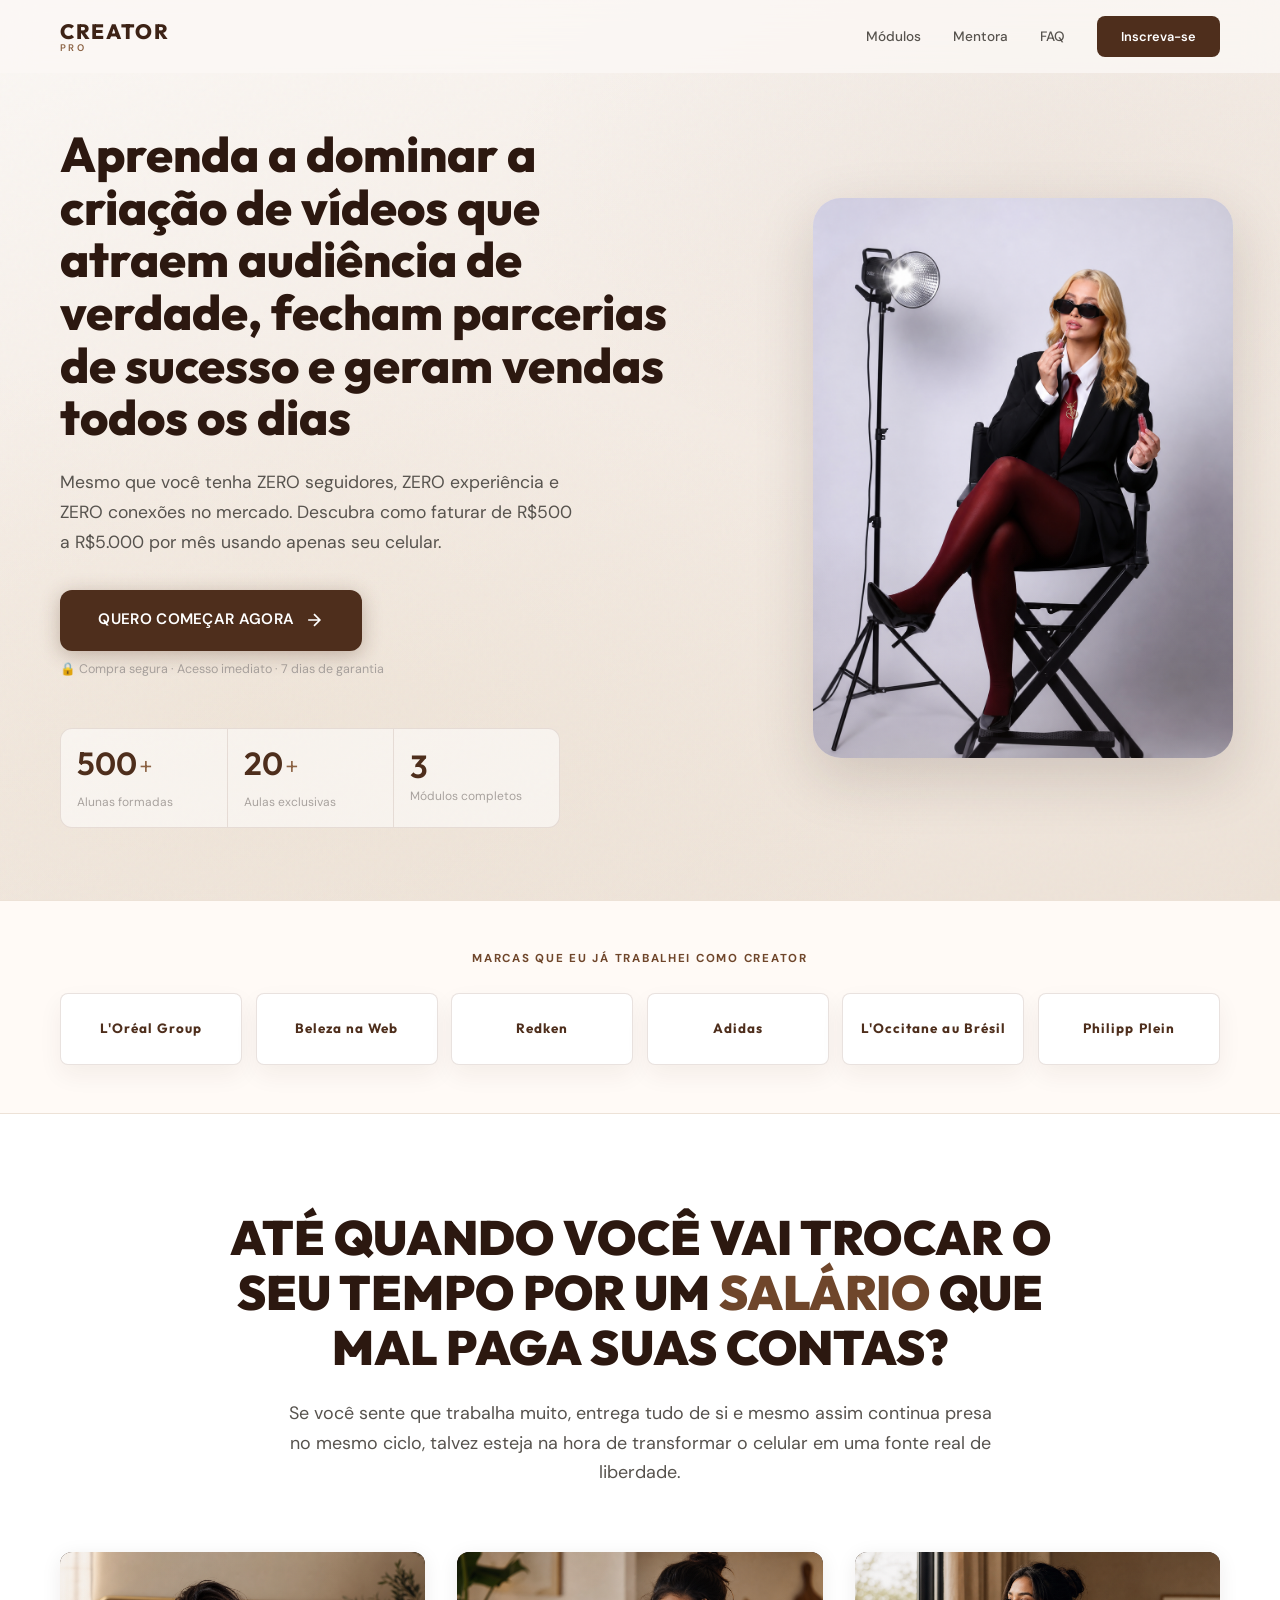
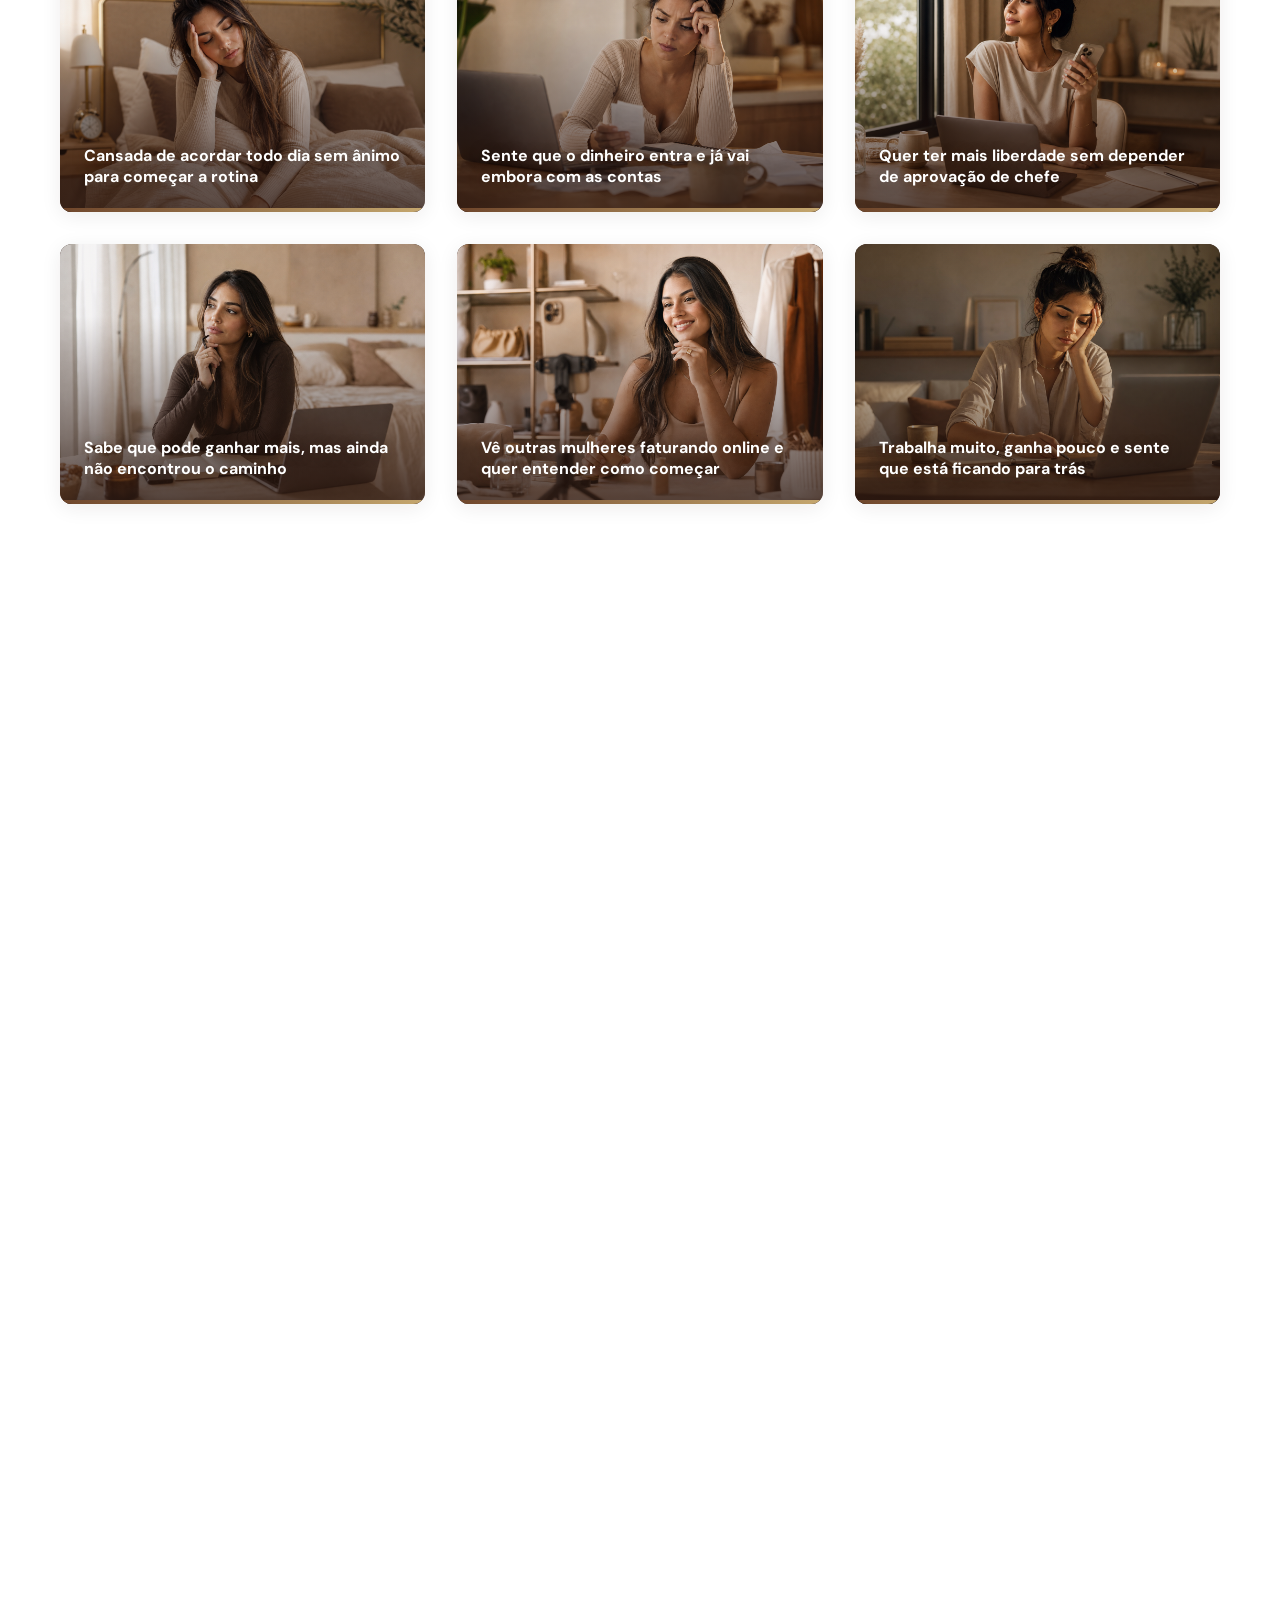
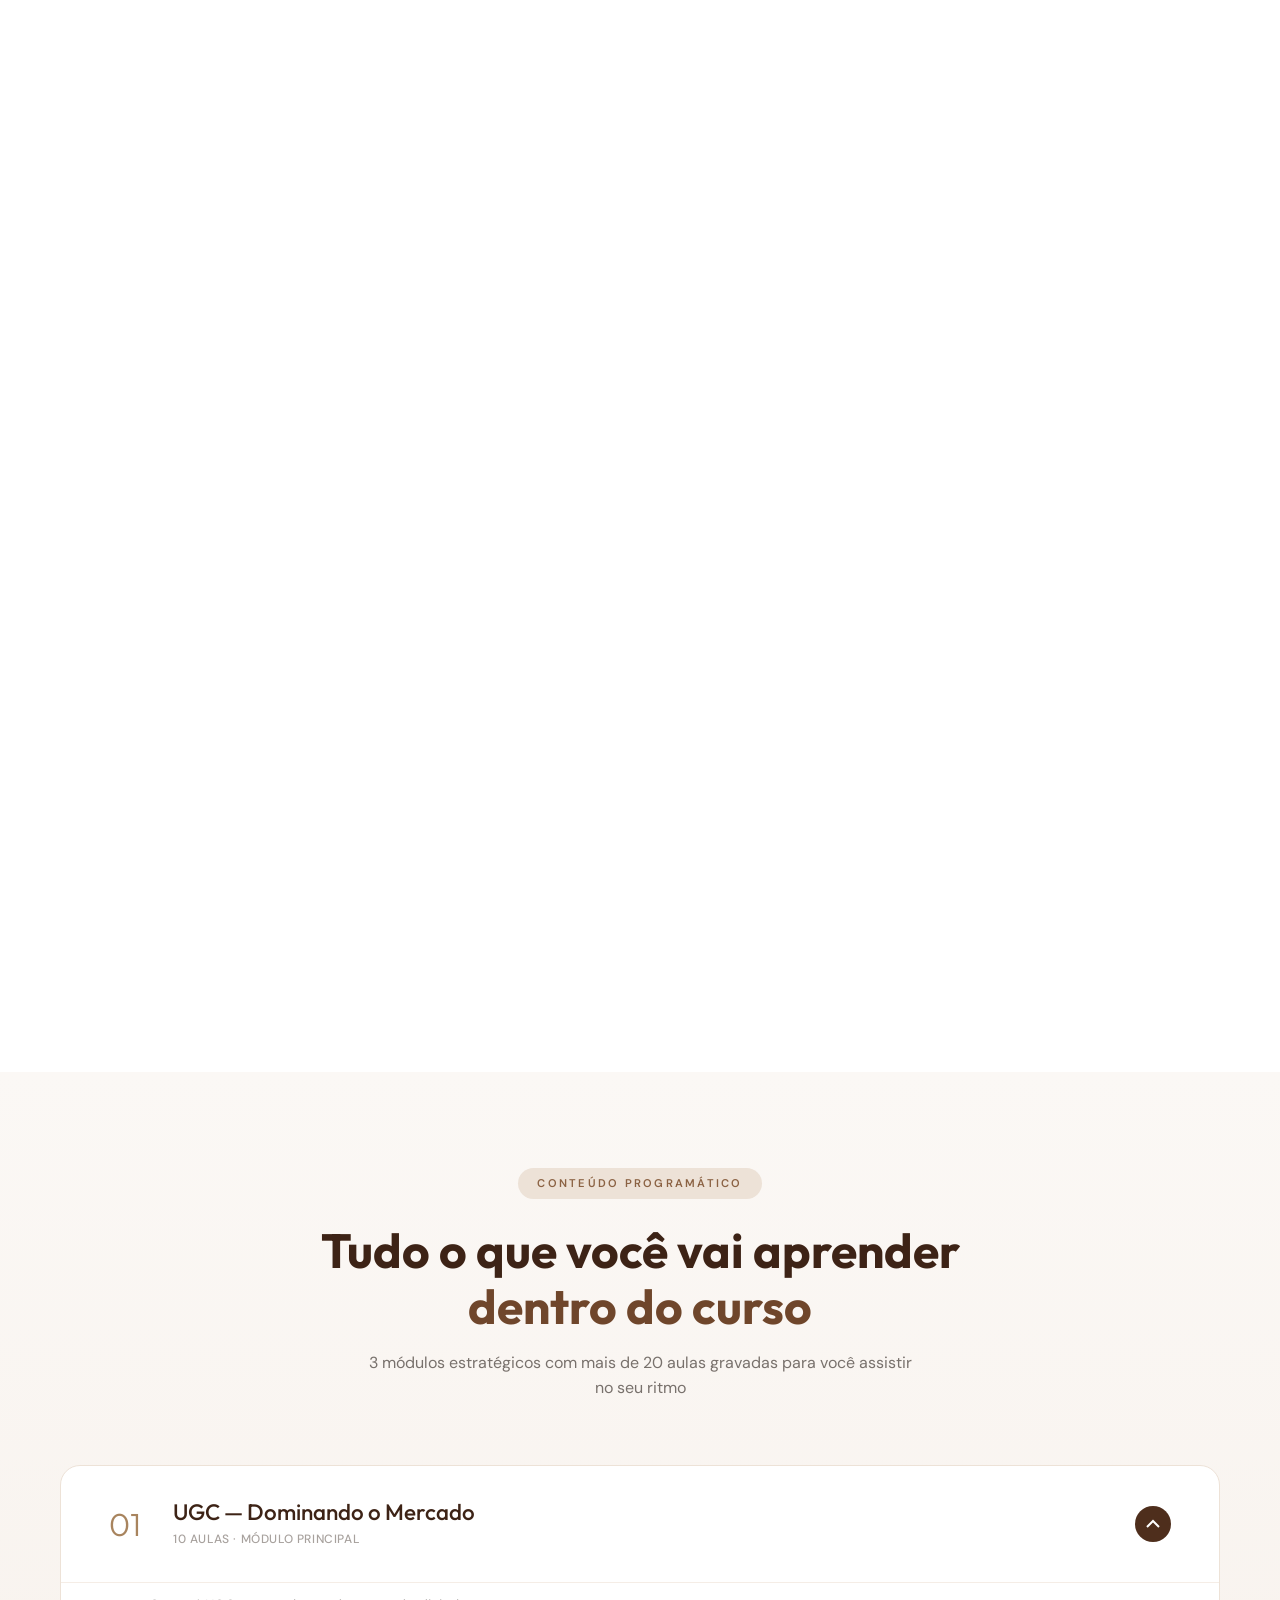
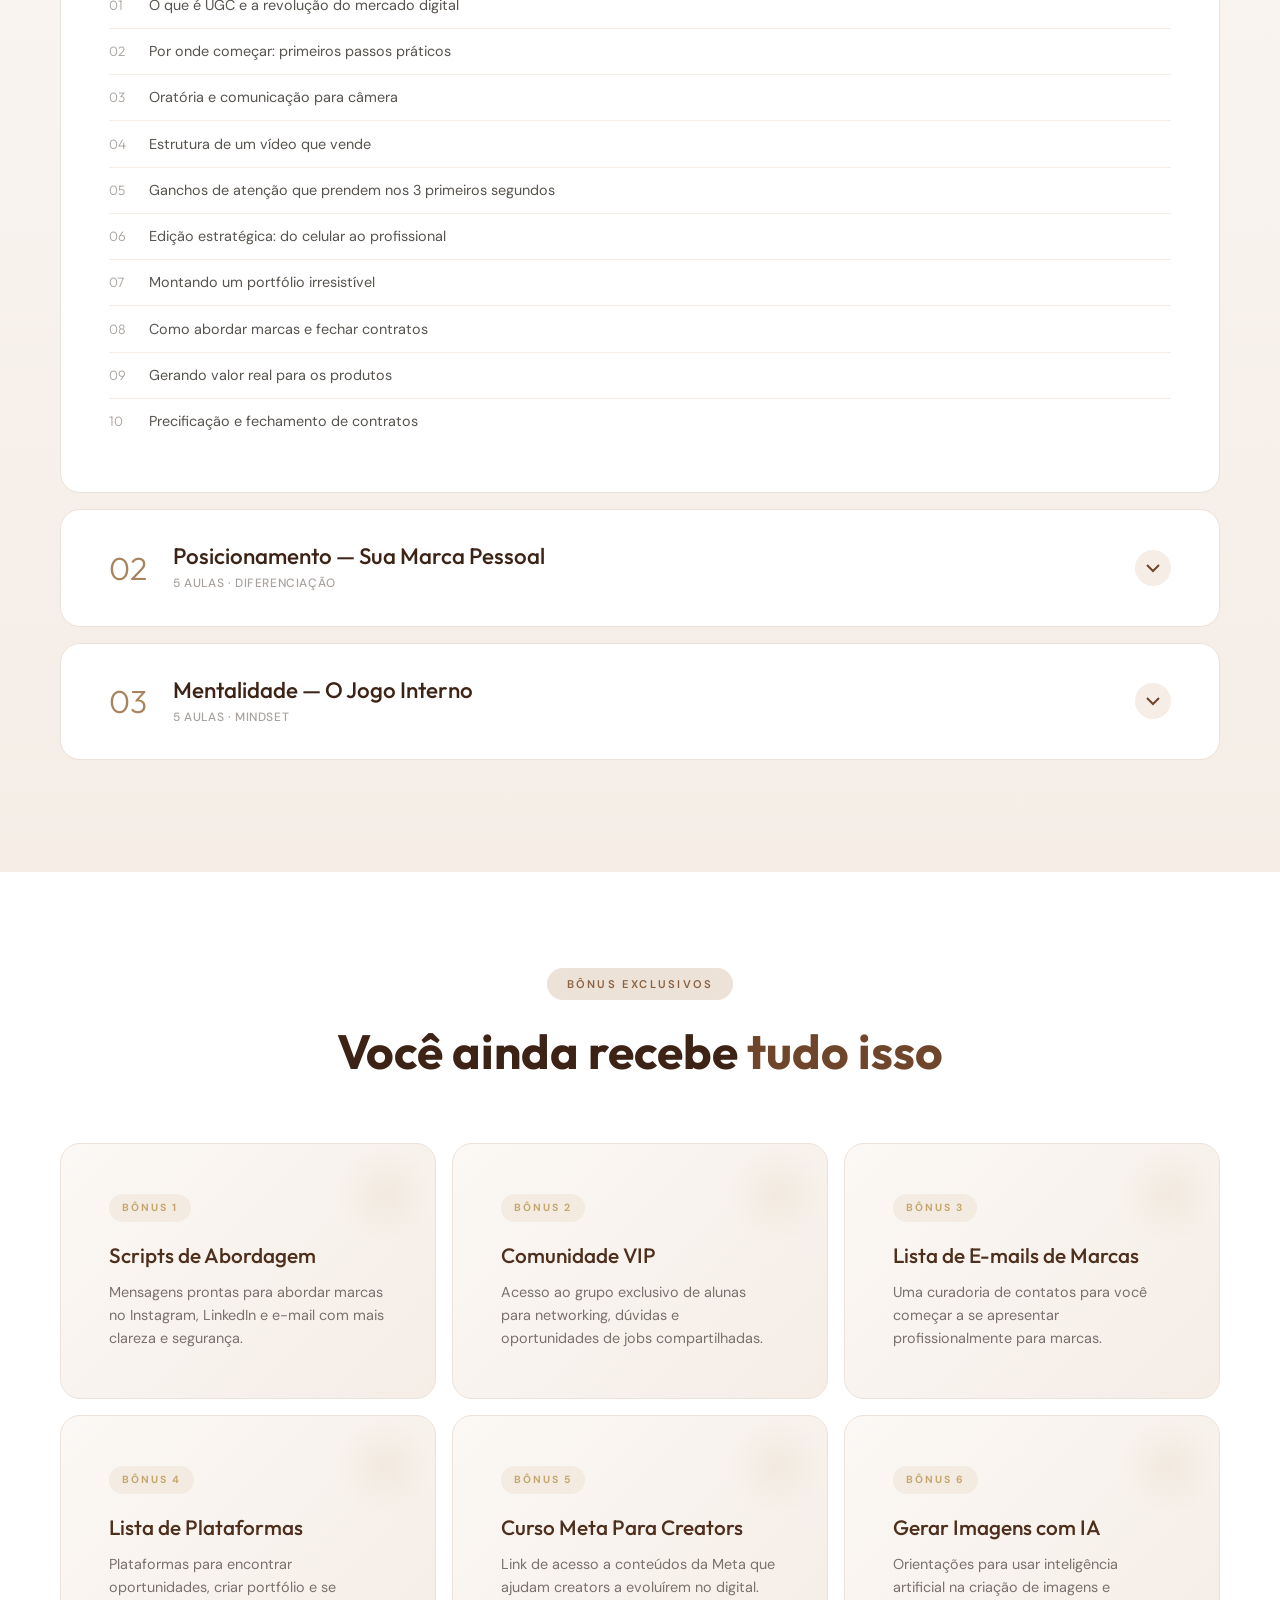
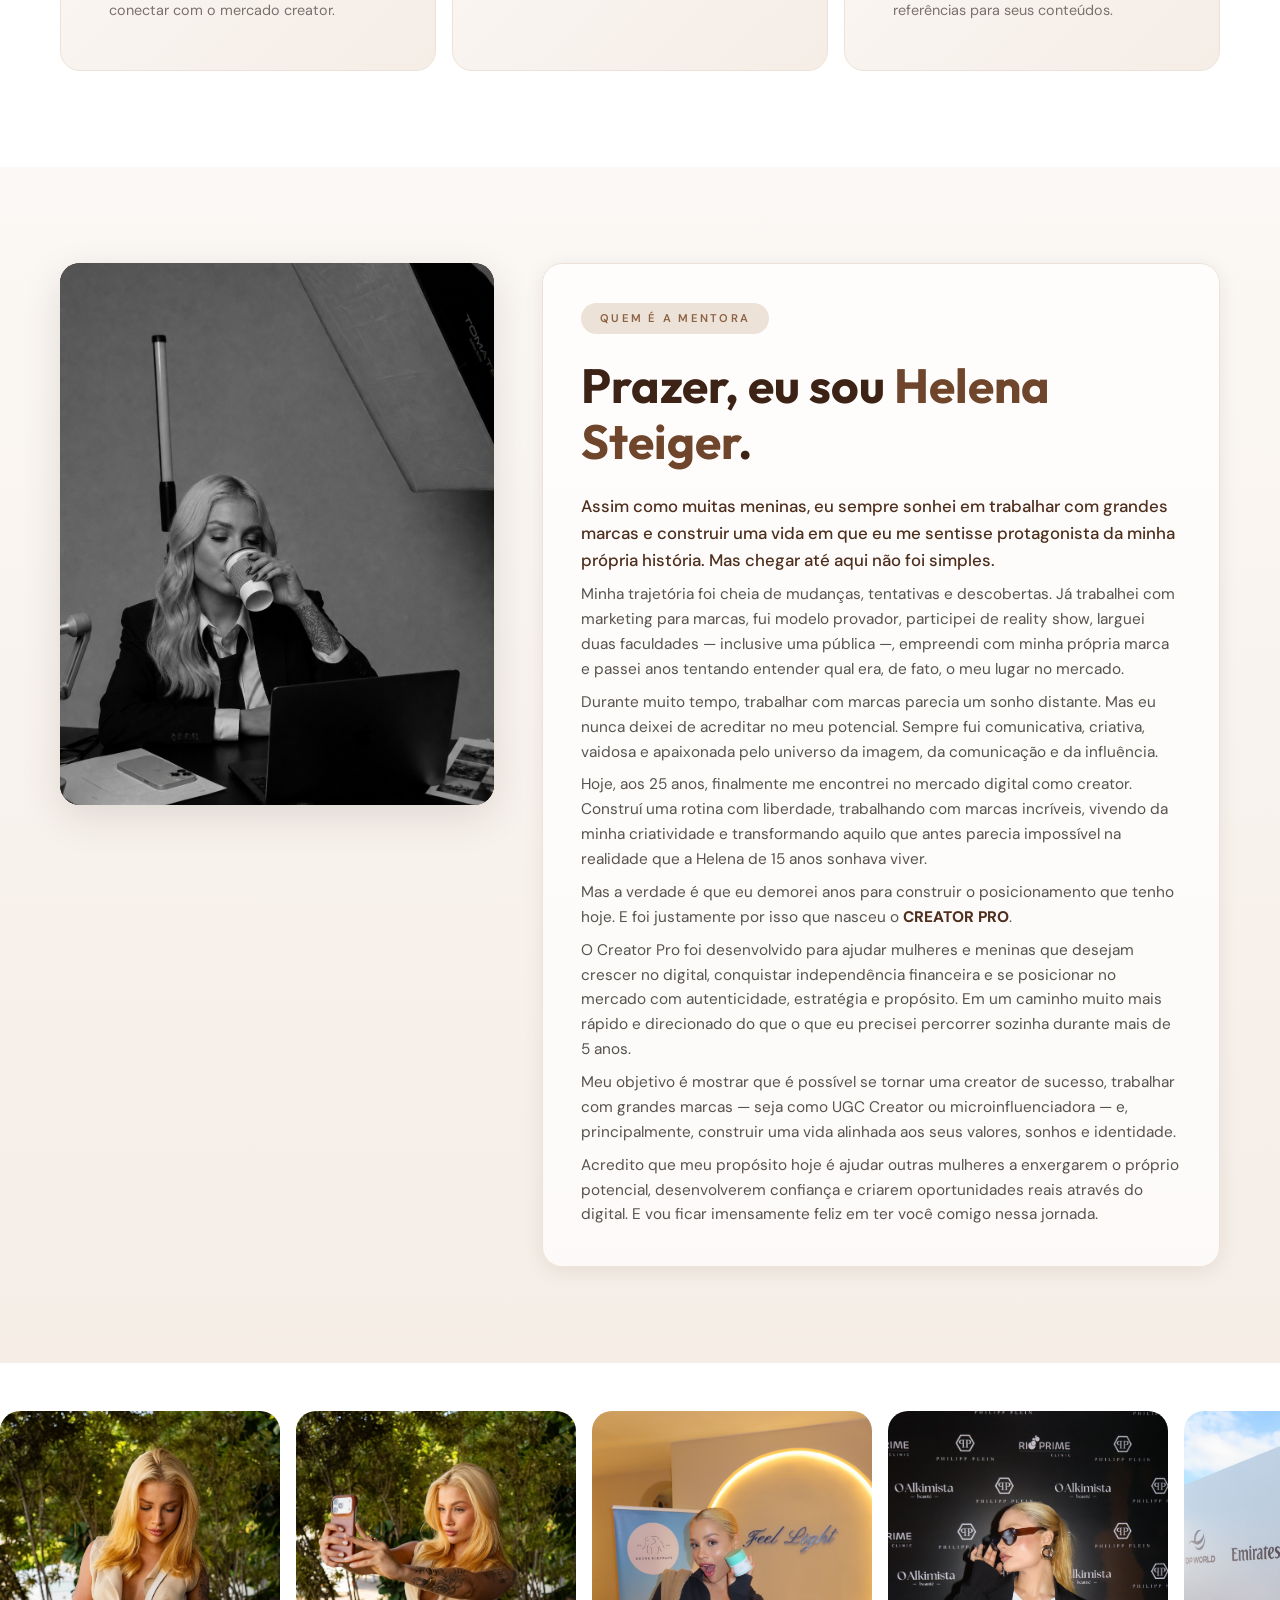
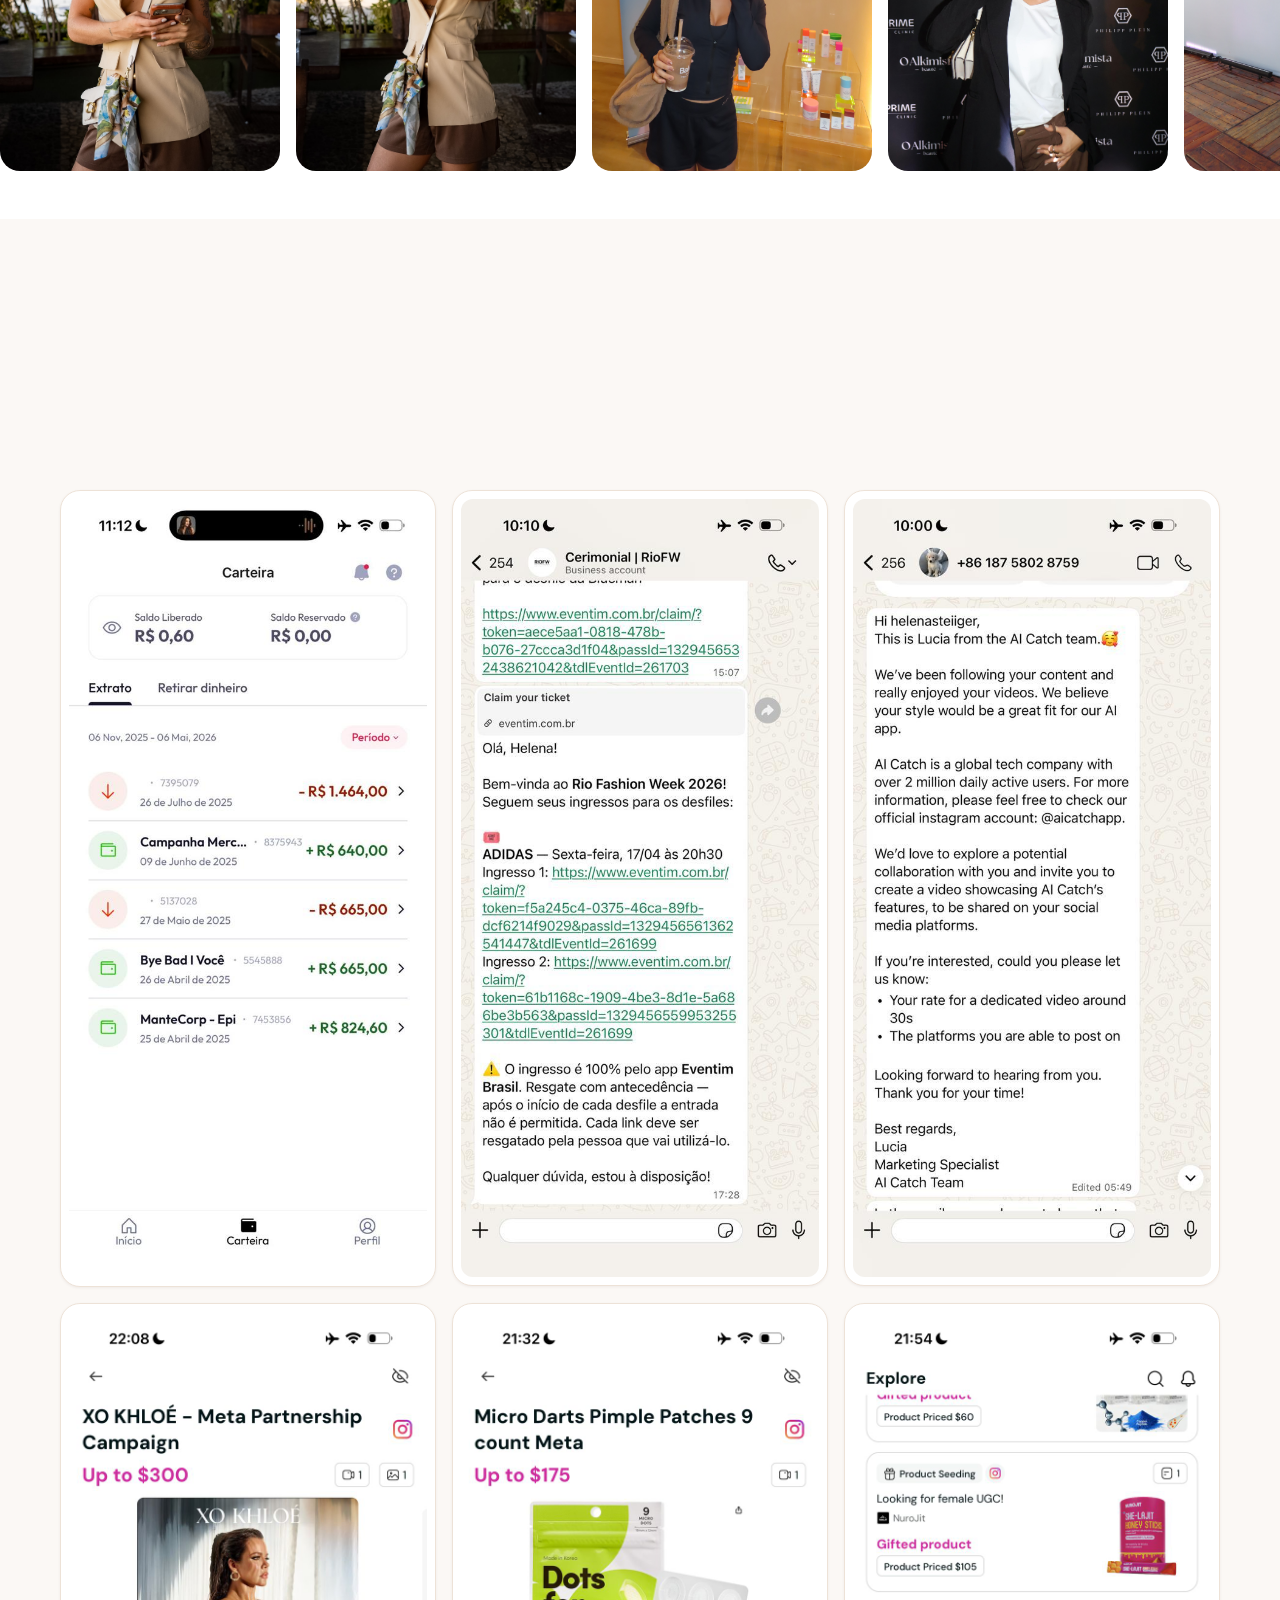
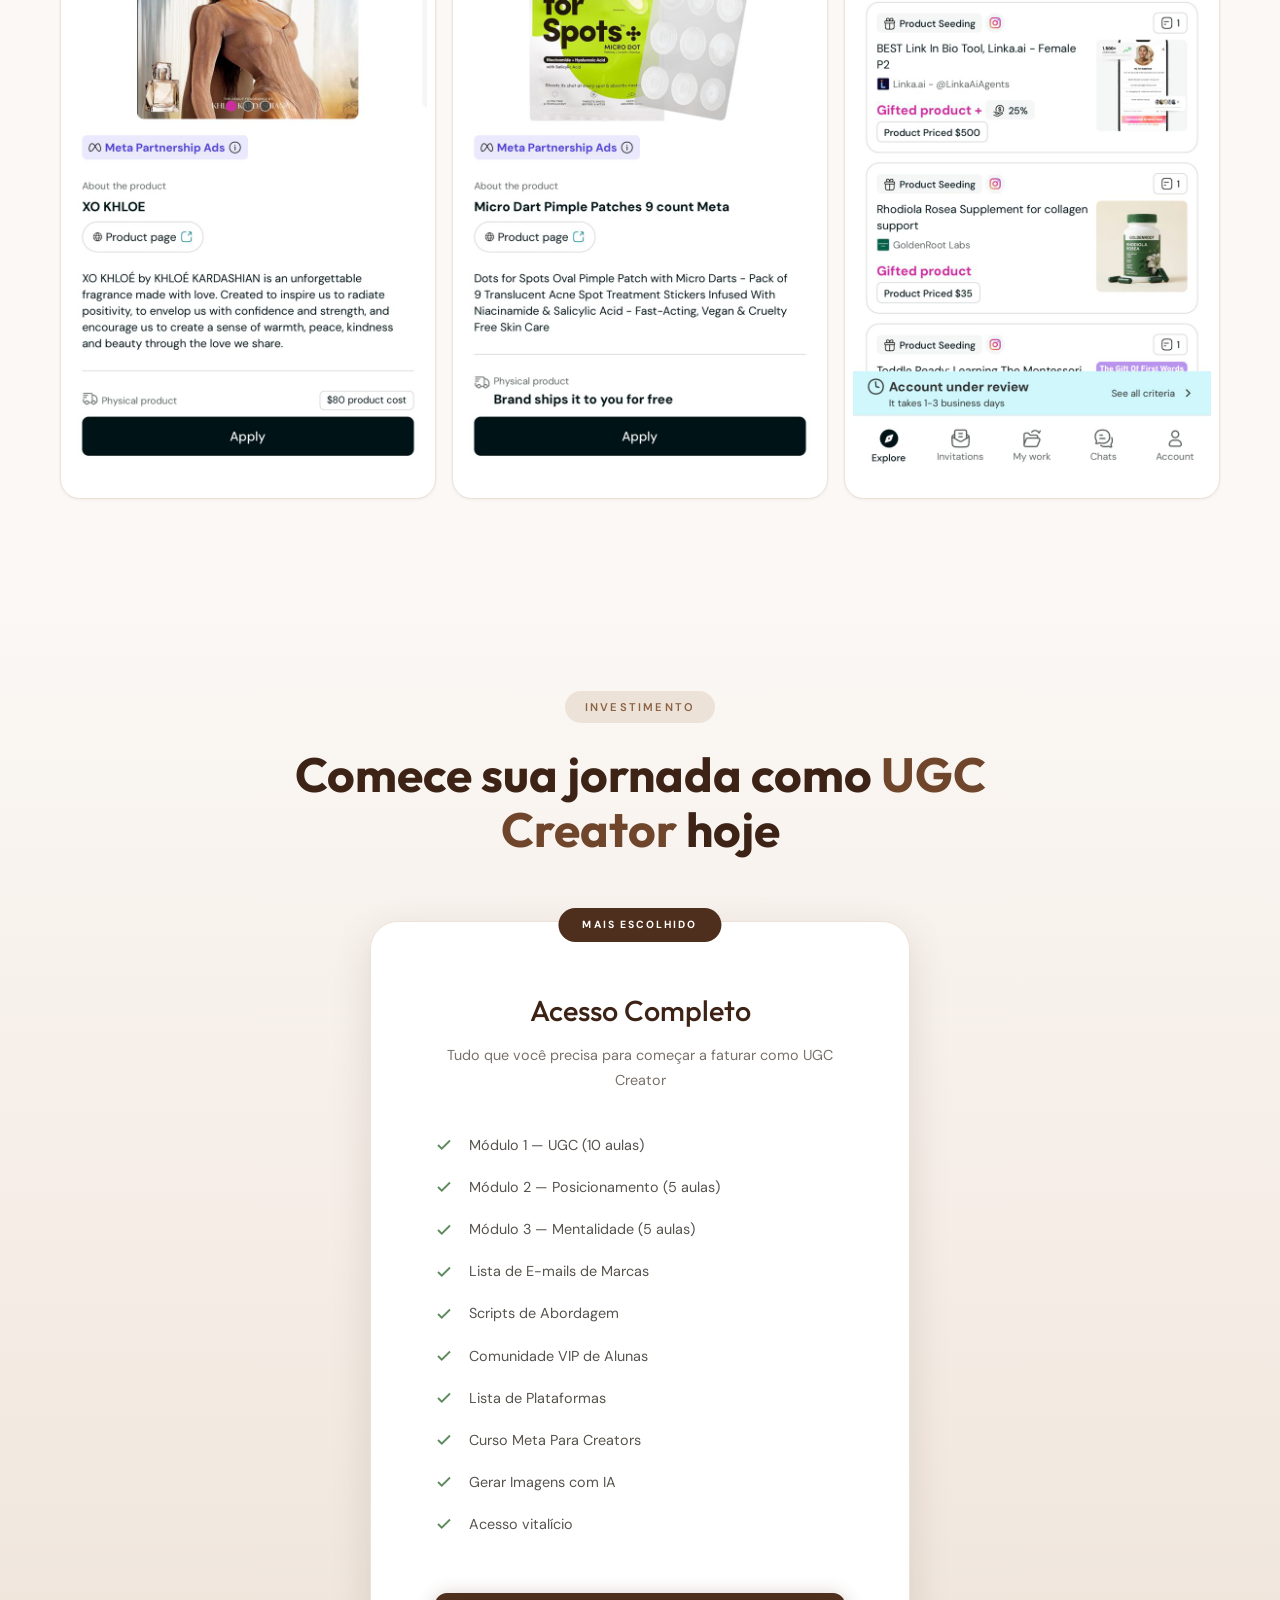
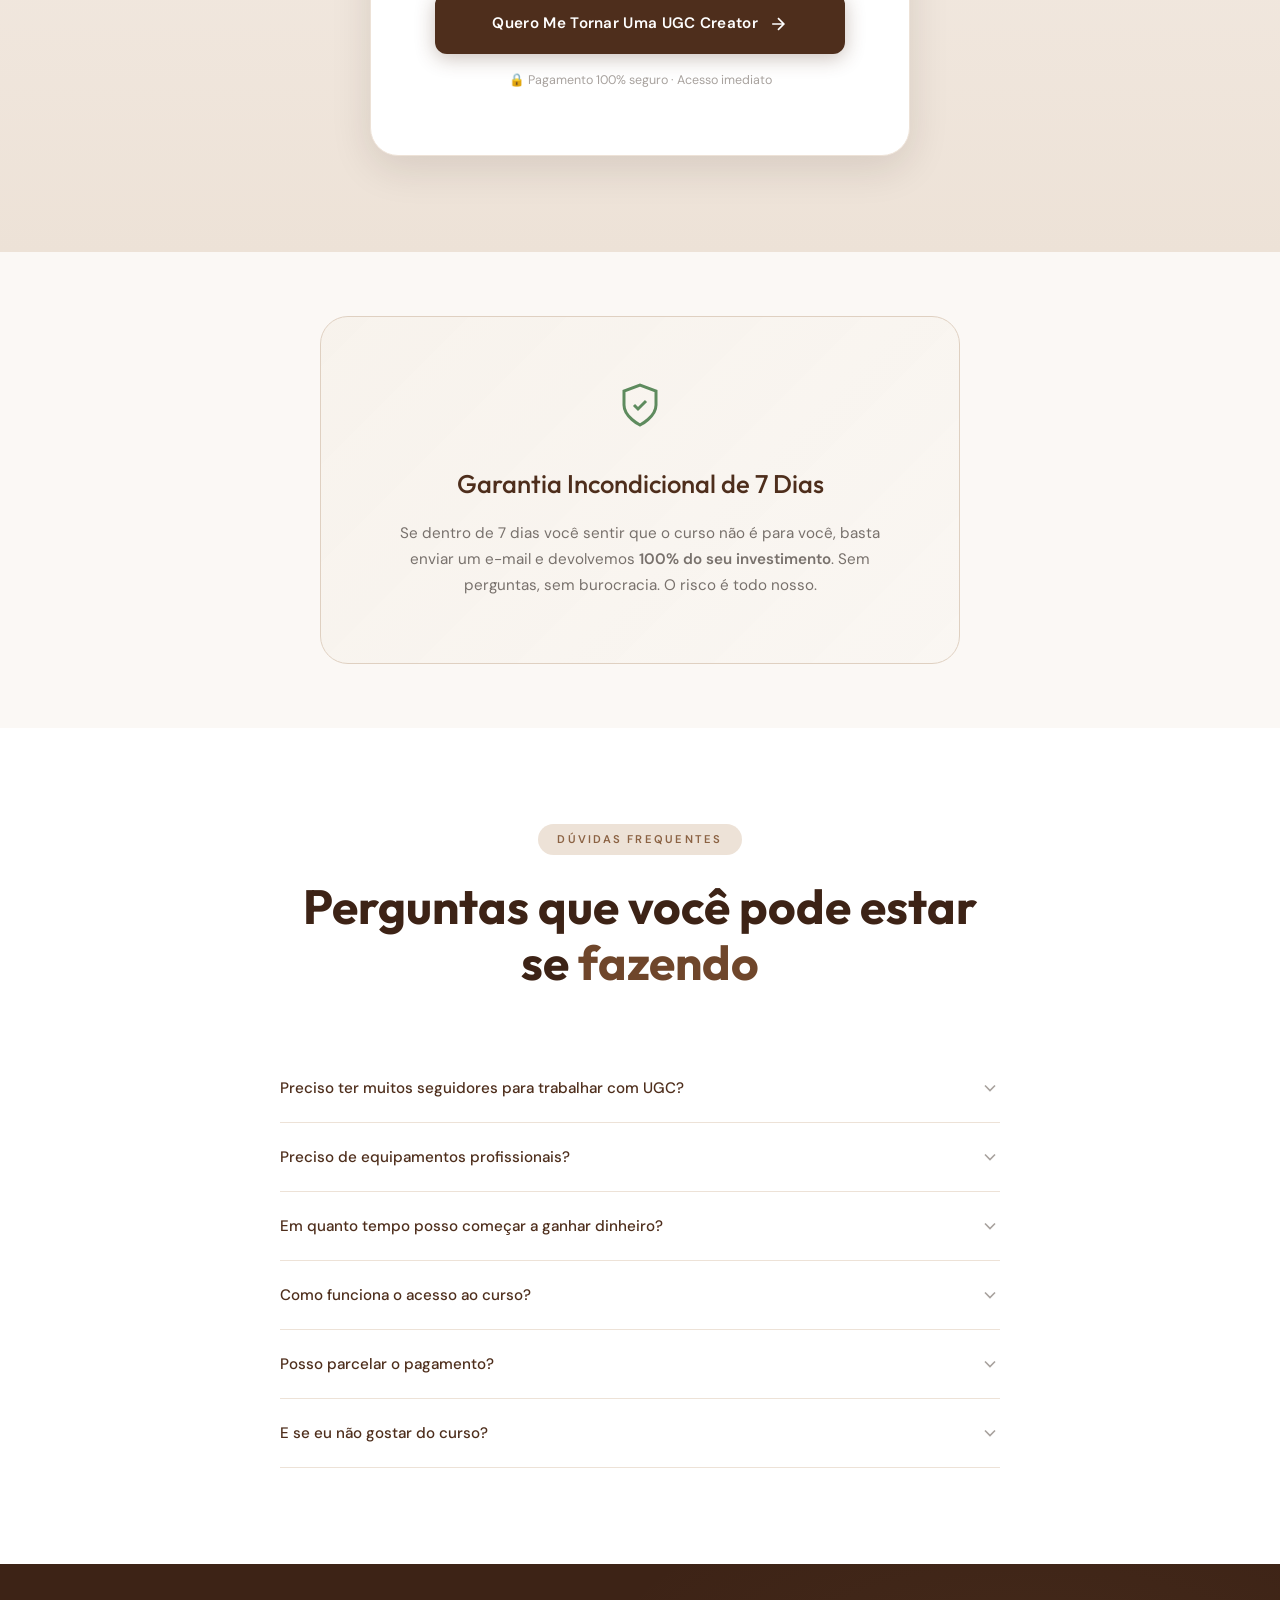
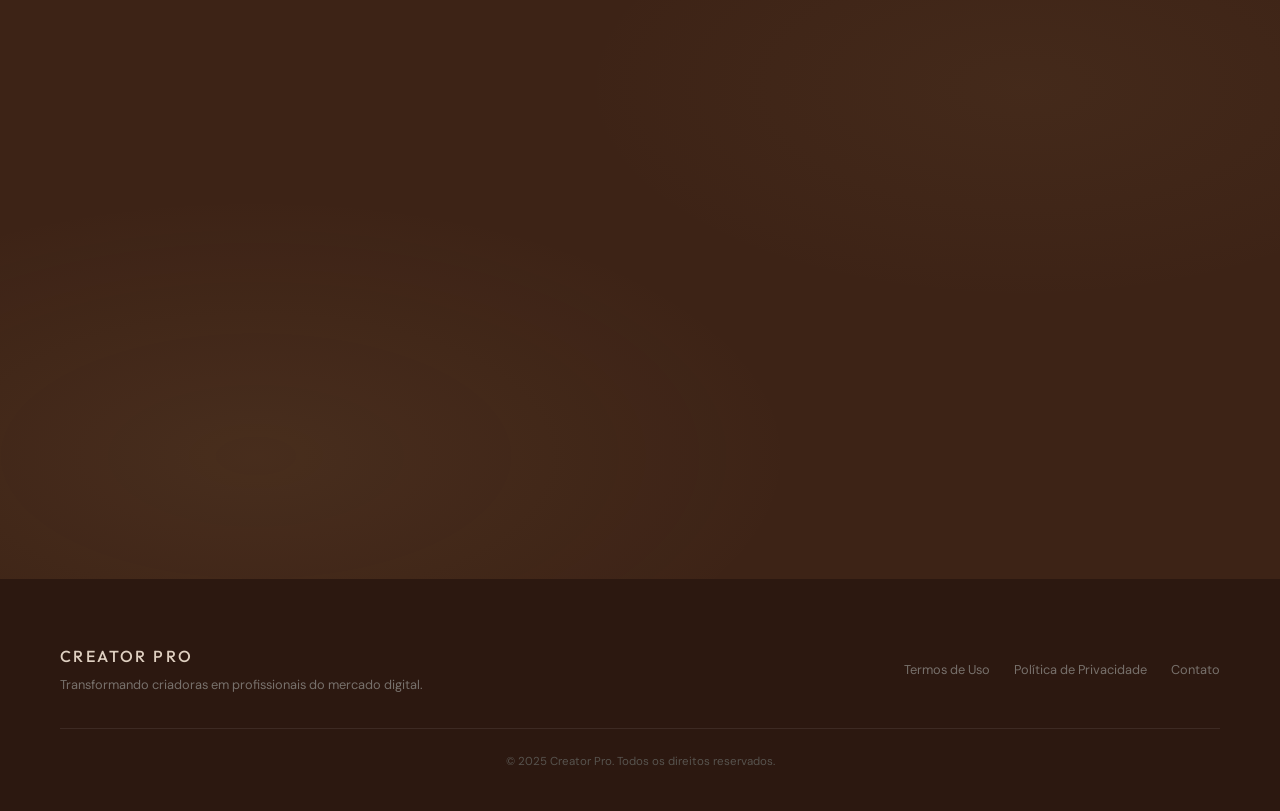
==== commit 27855431: "Atualiza landing page Creator Pro" ====
--- a/index.html
+++ b/index.html
@@ -21,7 +21,7 @@
     <!-- FLOATING CTA BAR (MOBILE)                  -->
     <!-- ═══════════════════════════════════════════ -->
     <div class="floating-cta" id="floatingCta">
-        <a href="#checkout" class="floating-cta__btn">Quero Começar Agora</a>
+        <a href="https://form.typeform.com/to/if15Jf8c" class="floating-cta__btn" target="_blank" rel="noopener">Quero Começar Agora</a>
     </div>
 
     <!-- ═══════════════════════════════════════════ -->
@@ -37,7 +37,7 @@
                 <a href="#modulos" class="navbar__link">Módulos</a>
                 <a href="#mentora" class="navbar__link">Mentora</a>
                 <a href="#faq" class="navbar__link">FAQ</a>
-                <a href="#checkout" class="navbar__cta">Inscreva-se</a>
+                <a href="https://form.typeform.com/to/if15Jf8c" class="navbar__cta" target="_blank" rel="noopener">Inscreva-se</a>
             </div>
         </div>
     </nav>
@@ -51,13 +51,13 @@
         <div class="container hero__grid">
             <div class="hero__content" data-animate="fade-up">
                 <h1 class="hero__title">
-                    Transforme seu celular em uma <em>máquina de renda</em> criando conteúdo para grandes marcas
+                    Aprenda a dominar a criação de vídeos que atraem audiência de verdade, fecham parcerias de sucesso e geram vendas todos os dias
                 </h1>
                 <p class="hero__subtitle">
-                    Mesmo que você tenha ZERO seguidores, ZERO experiência e ZERO conexões no mercado. Descubra como faturar de R$500 a R$5.000 por conteúdo usando apenas seu celular.
+                    Mesmo que você tenha ZERO seguidores, ZERO experiência e ZERO conexões no mercado. Descubra como faturar de R$500 a R$5.000 por mês usando apenas seu celular.
                 </p>
                 <div class="hero__cta-group">
-                    <a href="#checkout" class="btn btn--primary btn--lg" id="heroCta">
+                    <a href="https://form.typeform.com/to/if15Jf8c" class="btn btn--primary btn--lg" id="heroCta" target="_blank" rel="noopener">
                         <span>QUERO COMEÇAR AGORA</span>
                         <svg width="20" height="20" viewBox="0 0 24 24" fill="none" stroke="currentColor" stroke-width="2"><path d="M5 12h14M12 5l7 7-7 7"/></svg>
                     </a>
@@ -82,7 +82,7 @@
             </div>
             <div class="hero__image-wrapper" data-animate="fade-left">
                 <div class="hero__image-frame">
-                    <img src="helena 3.jpeg" alt="Helena — UGC Creator e Mentora" class="hero__image" loading="eager">
+                    <img src="aprovacao-ia/helena-diretora-estudio.png" alt="Helena — UGC Creator e Mentora" class="hero__image" loading="eager">
                 </div>
             </div>
         </div>
@@ -93,14 +93,14 @@
     <!-- ═══════════════════════════════════════════ -->
     <section class="brand-bar">
         <div class="container">
-            <p class="brand-bar__text">Marcas que já confiam no poder do UGC</p>
+            <p class="brand-bar__text">Marcas que eu já trabalhei como creator</p>
             <div class="brand-bar__logos">
-                <span class="brand-bar__logo">ZARA</span>
-                <span class="brand-bar__logo">L'ORÉAL</span>
-                <span class="brand-bar__logo">SHEIN</span>
-                <span class="brand-bar__logo">AMAZON</span>
-                <span class="brand-bar__logo">FILA</span>
-                <span class="brand-bar__logo">RENNER</span>
+                <span class="brand-bar__logo">L'Oréal Group</span>
+                <span class="brand-bar__logo">Beleza na Web</span>
+                <span class="brand-bar__logo">Redken</span>
+                <span class="brand-bar__logo">Adidas</span>
+                <span class="brand-bar__logo">L'Occitane au Brésil</span>
+                <span class="brand-bar__logo">Philipp Plein</span>
             </div>
         </div>
     </section>
@@ -162,43 +162,41 @@
                         <strong>UGC (User Generated Content)</strong> é a criação de conteúdos autênticos — como unboxings, provadores, reviews e organic ads — onde <em>você vende o seu direito de imagem</em> para que marcas usem esses vídeos em tráfego pago.
                     </p>
                     <p>
-                        Diferente de ser influenciador, você <strong>não precisa de seguidores</strong>. As marcas querem rostos reais, pessoas reais testando produtos reais. E estão dispostas a pagar — e muito bem — por isso.
+                        Marcas de diversos nichos estão migrando de anúncios publicitários tradicionais com grandes influenciadores e artistas para conteúdos orgânicos e autênticos criados por microinfluenciadores e pessoas anônimas.
                     </p>
                     <p>
-                        O mercado de UGC movimenta bilhões globalmente e está explodindo no Brasil. Marcas de todos os tamanhos estão migrando de anúncios tradicionais para conteúdo orgânico e autêntico — porque <strong>ele converte até 4x mais</strong>.
+                        O mercado de UGC movimenta bilhões globalmente e está explodindo no Brasil. Marcas de todos os tamanhos estão migrando de anúncios tradicionais para conteúdo orgânico e autêntico.
                     </p>
                     <div class="ugc-power__highlights">
                         <div class="ugc-highlight">
                             <span class="ugc-highlight__number">01</span>
                             <div>
-                                <strong>Você não precisa aparecer como influencer</strong>
-                                <p>O foco é criar conteúdos estratégicos para as marcas usarem em campanhas.</p>
+                                <strong>Você não precisa ser um influenciador</strong>
+                                <p>Você só precisa criar conteúdos bons e estratégicos para marcas usarem em campanhas.</p>
                             </div>
                         </div>
                         <div class="ugc-highlight">
                             <span class="ugc-highlight__number">02</span>
                             <div>
                                 <strong>Seu celular vira ferramenta de trabalho</strong>
-                                <p>Reviews, unboxings, provadores e vídeos naturais podem se transformar em renda.</p>
+                                <p>Reviews, unboxing, e vídeos simples e autênticos podem se transformar em renda.</p>
                             </div>
                         </div>
                     </div>
                     <div class="ugc-power__summary">
                         <div class="ugc-summary__item">
-                            <strong>4x</strong>
-                            <span>mais conexão que anúncios tradicionais</span>
+                            <strong class="ugc-summary__phrase">Muito mais oportunidades que a maioria dos mercados digitais</strong>
                         </div>
                         <div class="ugc-summary__item">
-                            <strong>0</strong>
-                            <span>necessidade de milhares de seguidores</span>
+                            <strong class="ugc-summary__phrase">Zero necessidade de milhares de seguidores</strong>
                         </div>
                     </div>
                 </div>
                 <div class="ugc-power__visual" data-animate="fade-up">
-                    <img src="helena 7.jpeg" alt="Creator produzindo conteúdo orgânico para marcas" class="ugc-power__visual-image" loading="lazy">
+                    <img src="helenacomproduto.jpeg" alt="Helena criando conteúdo com produto para marca" class="ugc-power__visual-image" loading="lazy">
                     <div class="ugc-power__visual-card">
                         <span>UGC na prática</span>
-                        <strong>Conteúdo real, com cara de rotina, usado por marcas para vender mais.</strong>
+                        <strong>Conteúdo simples e autêntico que geram valor e oportunidades de trabalho com grandes marcas.</strong>
                     </div>
                     <div class="ugc-power__visual-pills" aria-label="Formatos de conteúdo UGC">
                         <span>Reviews</span>
@@ -223,27 +221,27 @@
             <div class="for-who__grid" data-animate="fade-up">
                 <div class="for-who__item">
                     <div class="for-who__check">✓</div>
-                    <p>Quer ganhar dinheiro com o celular mas não sabe por onde começar</p>
+                    <p>Quer ingressar no digital e ter uma fonte de renda e não sabe por onde começar</p>
                 </div>
                 <div class="for-who__item">
                     <div class="for-who__check">✓</div>
-                    <p>Sonha em trabalhar com marcas mas acha que precisa de milhares de seguidores</p>
+                    <p>Sonha em trabalhar com grandes marcas do mercado e não sabe como.</p>
                 </div>
                 <div class="for-who__item">
                     <div class="for-who__check">✓</div>
-                    <p>Quer construir uma renda extra (ou principal) criando conteúdo autêntico</p>
+                    <p>Quer começar como UGC e não sabe por onde começar</p>
                 </div>
                 <div class="for-who__item">
                     <div class="for-who__check">✓</div>
-                    <p>Está cansada de trabalhos tradicionais e busca liberdade e flexibilidade</p>
+                    <p>Está cansada de trabalhos tradicionais e busca liberdade financeira</p>
                 </div>
                 <div class="for-who__item">
                     <div class="for-who__check">✓</div>
-                    <p>Quer aprender a se posicionar como criadora profissional de conteúdo</p>
+                    <p>Quer ser um creator de sucesso e aprender a se posicionar</p>
                 </div>
                 <div class="for-who__item">
                     <div class="for-who__check">✓</div>
-                    <p>Deseja faturar em dólar trabalhando com marcas internacionais</p>
+                    <p>Deseja começar a faturar em dólar trabalhando com marcas internacionais</p>
                 </div>
             </div>
         </div>
@@ -408,18 +406,33 @@
             <div class="bonuses__grid" data-animate="fade-up">
                 <div class="bonus-card">
                     <div class="bonus-card__badge">BÔNUS 1</div>
-                    <h3 class="bonus-card__title">Templates de Portfólio UGC</h3>
-                    <p class="bonus-card__text">Modelos prontos e profissionais para você montar seu portfólio e impressionar marcas desde o dia 1.</p>
+                    <h3 class="bonus-card__title">Scripts de Abordagem</h3>
+                    <p class="bonus-card__text">Mensagens prontas para abordar marcas no Instagram, LinkedIn e e-mail com mais clareza e segurança.</p>
                 </div>
                 <div class="bonus-card">
                     <div class="bonus-card__badge">BÔNUS 2</div>
-                    <h3 class="bonus-card__title">Scripts de Abordagem</h3>
-                    <p class="bonus-card__text">Mensagens prontas para abordar marcas no Instagram, LinkedIn e e-mail — testadas e aprovadas.</p>
+                    <h3 class="bonus-card__title">Comunidade VIP</h3>
+                    <p class="bonus-card__text">Acesso ao grupo exclusivo de alunas para networking, dúvidas e oportunidades de jobs compartilhadas.</p>
                 </div>
                 <div class="bonus-card">
                     <div class="bonus-card__badge">BÔNUS 3</div>
-                    <h3 class="bonus-card__title">Comunidade VIP</h3>
-                    <p class="bonus-card__text">Acesso ao grupo exclusivo de alunas para networking, dúvidas e oportunidades de jobs compartilhadas.</p>
+                    <h3 class="bonus-card__title">Lista de E-mails de Marcas</h3>
+                    <p class="bonus-card__text">Uma curadoria de contatos para você começar a se apresentar profissionalmente para marcas.</p>
+                </div>
+                <div class="bonus-card">
+                    <div class="bonus-card__badge">BÔNUS 4</div>
+                    <h3 class="bonus-card__title">Lista de Plataformas</h3>
+                    <p class="bonus-card__text">Plataformas para encontrar oportunidades, criar portfólio e se conectar com o mercado creator.</p>
+                </div>
+                <div class="bonus-card">
+                    <div class="bonus-card__badge">BÔNUS 5</div>
+                    <h3 class="bonus-card__title">Curso Meta Para Creators</h3>
+                    <p class="bonus-card__text">Link de acesso a conteúdos da Meta que ajudam creators a evoluírem no digital.</p>
+                </div>
+                <div class="bonus-card">
+                    <div class="bonus-card__badge">BÔNUS 6</div>
+                    <h3 class="bonus-card__title">Gerar Imagens com IA</h3>
+                    <p class="bonus-card__text">Orientações para usar inteligência artificial na criação de imagens e referências para seus conteúdos.</p>
                 </div>
             </div>
         </div>
@@ -432,7 +445,7 @@
         <div class="container">
             <div class="mentor__grid">
                 <div class="mentor__image" data-animate="fade-right">
-                    <img src="helena 10.jpeg" alt="Helena Steiger — mentora do Creator Pro" loading="lazy">
+                    <img src="aprovacao-ia/helena-estudio-pb.png" alt="Helena Steiger — mentora do Creator Pro" loading="lazy">
                 </div>
                 <div class="mentor__content" data-animate="fade-up">
                     <span class="section-tag">Quem é a Mentora</span>
@@ -481,6 +494,24 @@
                 <h2 class="section-title">O que as alunas estão <em>dizendo</em></h2>
             </div>
             <div class="testimonials__grid" data-animate="fade-up">
+                <div class="testimonial-card testimonial-card--image">
+                    <img src="assets/depoimentos/depoimento1.jpeg" alt="Resultado de campanha de aluna" loading="lazy">
+                </div>
+                <div class="testimonial-card testimonial-card--image">
+                    <img src="assets/depoimentos/depoimento2.jpeg" alt="Convite para evento recebido por aluna" loading="lazy">
+                </div>
+                <div class="testimonial-card testimonial-card--image">
+                    <img src="assets/depoimentos/depoimento3.jpeg" alt="Mensagem de proposta de parceria para aluna" loading="lazy">
+                </div>
+                <div class="testimonial-card testimonial-card--image">
+                    <img src="assets/depoimentos/depoimento4.jpeg" alt="Campanha de parceria disponivel para creator" loading="lazy">
+                </div>
+                <div class="testimonial-card testimonial-card--image">
+                    <img src="assets/depoimentos/depoimento5.jpeg" alt="Oportunidade de campanha de produto para creator" loading="lazy">
+                </div>
+                <div class="testimonial-card testimonial-card--image">
+                    <img src="assets/depoimentos/depoimento6.jpeg" alt="Lista de oportunidades de produtos para creator" loading="lazy">
+                </div>
                 <div class="testimonial-card">
                     <div class="testimonial-card__stars">★★★★★</div>
                     <p class="testimonial-card__text">"Em 30 dias depois do curso, já fechei meu primeiro contrato com uma marca de cosméticos. O módulo de portfólio mudou tudo para mim!"</p>
@@ -546,7 +577,7 @@
                     </div>
                     <div class="pricing__include">
                         <svg width="18" height="18" viewBox="0 0 24 24" fill="none" stroke="currentColor" stroke-width="2.5"><path d="M20 6L9 17l-5-5"/></svg>
-                        <span>Templates de Portfólio UGC</span>
+                        <span>Lista de E-mails de Marcas</span>
                     </div>
                     <div class="pricing__include">
                         <svg width="18" height="18" viewBox="0 0 24 24" fill="none" stroke="currentColor" stroke-width="2.5"><path d="M20 6L9 17l-5-5"/></svg>
@@ -558,10 +589,22 @@
                     </div>
                     <div class="pricing__include">
                         <svg width="18" height="18" viewBox="0 0 24 24" fill="none" stroke="currentColor" stroke-width="2.5"><path d="M20 6L9 17l-5-5"/></svg>
-                        <span>Acesso por 1 ano completo</span>
-                    </div>
-                </div>
-                <a href="#" class="btn btn--primary btn--lg btn--full" id="checkoutCta">
+                        <span>Lista de Plataformas</span>
+                    </div>
+                    <div class="pricing__include">
+                        <svg width="18" height="18" viewBox="0 0 24 24" fill="none" stroke="currentColor" stroke-width="2.5"><path d="M20 6L9 17l-5-5"/></svg>
+                        <span>Curso Meta Para Creators</span>
+                    </div>
+                    <div class="pricing__include">
+                        <svg width="18" height="18" viewBox="0 0 24 24" fill="none" stroke="currentColor" stroke-width="2.5"><path d="M20 6L9 17l-5-5"/></svg>
+                        <span>Gerar Imagens com IA</span>
+                    </div>
+                    <div class="pricing__include">
+                        <svg width="18" height="18" viewBox="0 0 24 24" fill="none" stroke="currentColor" stroke-width="2.5"><path d="M20 6L9 17l-5-5"/></svg>
+                        <span>Acesso vitalício</span>
+                    </div>
+                </div>
+                <a href="https://form.typeform.com/to/if15Jf8c" class="btn btn--primary btn--lg btn--full" id="checkoutCta" target="_blank" rel="noopener">
                     <span>Quero Me Tornar Uma UGC Creator</span>
                     <svg width="20" height="20" viewBox="0 0 24 24" fill="none" stroke="currentColor" stroke-width="2"><path d="M5 12h14M12 5l7 7-7 7"/></svg>
                 </a>
@@ -633,7 +676,7 @@
                         <svg class="faq__icon" width="20" height="20" viewBox="0 0 24 24" fill="none" stroke="currentColor" stroke-width="2"><path d="M6 9l6 6 6-6"/></svg>
                     </button>
                     <div class="faq__answer">
-                        <p>Após a confirmação do pagamento, você recebe imediatamente acesso à plataforma com todas as aulas, materiais e bônus. O acesso é válido por 1 ano completo e você pode assistir quantas vezes quiser.</p>
+                        <p>Após a confirmação do pagamento, você recebe imediatamente acesso à plataforma com todas as aulas, materiais e bônus. O acesso é vitalício e você pode assistir quantas vezes quiser.</p>
                     </div>
                 </div>
                 <div class="faq__item">
@@ -668,7 +711,7 @@
                 <p class="final-cta__text">
                     Milhares de marcas estão procurando criadoras como você neste exato momento. A única pergunta é: você vai aproveitar essa oportunidade?
                 </p>
-                <a href="#checkout" class="btn btn--primary btn--lg" id="finalCta">
+                <a href="https://form.typeform.com/to/if15Jf8c" class="btn btn--primary btn--lg" id="finalCta" target="_blank" rel="noopener">
                     <span>Quero Me Tornar Uma UGC Creator</span>
                     <svg width="20" height="20" viewBox="0 0 24 24" fill="none" stroke="currentColor" stroke-width="2"><path d="M5 12h14M12 5l7 7-7 7"/></svg>
                 </a>
--- a/styles.css
+++ b/styles.css
@@ -103,6 +103,15 @@
     -webkit-font-smoothing: antialiased;
     -moz-osx-font-smoothing: grayscale;
     overflow-x: hidden;
+}
+
+body,
+.container {
+    max-width: 100%;
+}
+
+* {
+    min-width: 0;
 }
 
 img {
@@ -390,12 +399,12 @@
 
 .hero__title {
     font-family: var(--font-display);
-    font-size: clamp(2rem, 7vw, 3.4rem);
+    font-size: clamp(2rem, 5.2vw, 3.05rem);
     font-weight: 800;
-    line-height: 1.1;
+    line-height: 1.08;
     color: var(--color-brown-900);
     margin-bottom: var(--space-lg);
-    letter-spacing: -0.02em;
+    letter-spacing: 0;
 }
 
 .hero__title em {
@@ -561,7 +570,7 @@
 .brand-bar__logos {
     display: grid;
     grid-template-columns: repeat(2, minmax(0, 1fr));
-    align-items: center;
+    align-items: stretch;
     gap: 0.75rem;
 }
 
@@ -569,16 +578,20 @@
     display: flex;
     align-items: center;
     justify-content: center;
-    min-height: 48px;
+    min-height: 68px;
+    width: 100%;
     padding: 0.8rem 0.65rem;
     border: 1px solid rgba(98, 55, 34, 0.14);
     border-radius: var(--border-radius-sm);
     background: #ffffff;
     box-shadow: 0 10px 24px rgba(61, 35, 22, 0.06);
     font-family: var(--font-display);
-    font-size: 1rem;
+    font-size: 0.92rem;
     font-weight: 700;
-    letter-spacing: 0.12em;
+    letter-spacing: 0.08em;
+    line-height: 1.22;
+    text-align: center;
+    overflow-wrap: anywhere;
     color: var(--color-brown-700);
     transition: all var(--transition-base);
 }
@@ -592,11 +605,12 @@
 @media (min-width: 768px) {
     .brand-bar__logos {
         grid-template-columns: repeat(6, minmax(0, 1fr));
-        gap: var(--space-md);
+        gap: 0.85rem;
     }
 
     .brand-bar__logo {
-        font-size: 1.05rem;
+        min-height: 72px;
+        font-size: clamp(0.78rem, 1.05vw, 0.95rem);
     }
 }
 
@@ -784,17 +798,19 @@
 
 .ugc-power__summary {
     display: grid;
-    grid-template-columns: 1fr 1fr;
+    grid-template-columns: repeat(2, minmax(0, 1fr));
     gap: var(--space-md);
     margin-top: var(--space-md);
 }
 
 .ugc-summary__item {
-    min-height: 150px;
+    min-height: 0;
+    aspect-ratio: 1.25 / 1;
+    min-width: 0;
     display: flex;
     flex-direction: column;
-    justify-content: flex-end;
-    padding: var(--space-lg);
+    justify-content: center;
+    padding: 1.35rem;
     border-radius: var(--border-radius-md);
     background:
         linear-gradient(160deg, rgba(78, 46, 28, 0.92), rgba(44, 24, 16, 0.96)),
@@ -805,7 +821,7 @@
 
 .ugc-summary__item strong {
     font-family: var(--font-display);
-    font-size: clamp(2.2rem, 5vw, 3.5rem);
+    font-size: clamp(2rem, 4vw, 3rem);
     font-weight: 800;
     line-height: 0.9;
     color: var(--color-gold-light);
@@ -814,9 +830,15 @@
 
 .ugc-summary__item span {
     color: rgba(255, 255, 255, 0.82);
-    font-size: 0.9rem;
+    font-size: clamp(0.82rem, 1vw, 0.95rem);
     font-weight: 600;
     line-height: 1.3;
+    max-width: 10rem;
+}
+
+.ugc-summary__phrase {
+    font-size: clamp(1.25rem, 2vw, 1.75rem) !important;
+    line-height: 1.12 !important;
 }
 
 .ugc-power__visual {
@@ -844,7 +866,7 @@
     height: 100%;
     min-height: 520px;
     object-fit: cover;
-    object-position: center center;
+    object-position: center 48%;
 }
 
 .ugc-power__visual-card {
@@ -905,17 +927,27 @@
 
 @media (min-width: 768px) {
     .ugc-power__grid {
-        grid-template-columns: minmax(360px, 0.88fr) minmax(420px, 1.12fr);
+        grid-template-columns: minmax(0, 0.88fr) minmax(0, 1.12fr);
     }
 }
 
 @media (max-width: 767px) {
     .ugc-power__summary {
         grid-template-columns: 1fr;
+        gap: var(--space-sm);
     }
 
     .ugc-summary__item {
-        min-height: 120px;
+        min-height: auto;
+        aspect-ratio: auto;
+        padding: var(--space-lg);
+        border-radius: var(--border-radius-md);
+    }
+
+    .ugc-summary__phrase {
+        font-size: clamp(1.12rem, 5.4vw, 1.5rem) !important;
+        line-height: 1.12 !important;
+        max-width: 100%;
     }
 
     .ugc-power__visual,
@@ -934,6 +966,25 @@
         top: var(--space-md);
         left: var(--space-md);
         right: var(--space-md);
+    }
+}
+
+@media (min-width: 768px) and (max-width: 1100px) {
+    .ugc-power__summary {
+        gap: 0.75rem;
+    }
+
+    .ugc-summary__item {
+        min-height: 0;
+        padding: 1.1rem;
+    }
+
+    .ugc-summary__item strong {
+        font-size: clamp(1.65rem, 3vw, 2.4rem);
+    }
+
+    .ugc-summary__phrase {
+        font-size: clamp(1.05rem, 1.75vw, 1.42rem) !important;
     }
 }
 
@@ -1331,6 +1382,24 @@
     transition: all var(--transition-base);
 }
 
+.testimonial-card:not(.testimonial-card--image) {
+    display: none;
+}
+
+.testimonial-card--image {
+    padding: 8px;
+    overflow: hidden;
+    align-self: start;
+    box-shadow: var(--shadow-sm);
+}
+
+.testimonial-card--image img {
+    display: block;
+    width: 100%;
+    height: auto;
+    border-radius: calc(var(--border-radius-lg) - 8px);
+}
+
 .testimonial-card:hover {
     transform: translateY(-4px);
     box-shadow: var(--shadow-md);
@@ -1385,6 +1454,7 @@
 @media (min-width: 768px) {
     .testimonials__grid {
         grid-template-columns: repeat(3, 1fr);
+        align-items: start;
     }
 }
 
@@ -1834,9 +1904,10 @@
     .section-tag {
         max-width: 100%;
         font-size: 0.62rem;
-        letter-spacing: 0.16em;
+        letter-spacing: 0.12em;
         text-align: center;
         white-space: normal;
+        overflow-wrap: anywhere;
     }
 
     .section-title,
@@ -1870,14 +1941,17 @@
     }
 
     .hero__title {
-        font-size: clamp(2rem, 10.5vw, 3rem);
-        line-height: 1.08;
+        font-size: clamp(1.72rem, 7.35vw, 2.08rem);
+        line-height: 1.12;
         text-align: left;
+        overflow-wrap: break-word;
     }
 
     .hero__subtitle {
-        font-size: 0.98rem;
+        max-width: 100%;
+        font-size: 0.95rem;
         line-height: 1.62;
+        overflow-wrap: break-word;
     }
 
     .hero__cta-group {
@@ -1918,10 +1992,17 @@
         gap: var(--space-sm);
     }
 
+    .brand-bar__text {
+        font-size: 0.6rem;
+        letter-spacing: 0.1em;
+        line-height: 1.45;
+    }
+
     .brand-bar__logo {
         min-height: 44px;
-        font-size: 0.86rem;
-        letter-spacing: 0.08em;
+        font-size: 0.8rem;
+        letter-spacing: 0.04em;
+        padding: 0.7rem 0.5rem;
     }
 
     .pain-points,
@@ -1971,19 +2052,6 @@
         gap: var(--space-sm);
     }
 
-    .ugc-power__summary {
-        grid-template-columns: 1fr 1fr;
-    }
-
-    .ugc-summary__item {
-        min-height: 118px;
-        padding: var(--space-md);
-    }
-
-    .ugc-summary__item span {
-        font-size: 0.8rem;
-    }
-
     .ugc-power__visual {
         border-radius: var(--border-radius-lg);
     }
@@ -2133,6 +2201,14 @@
         grid-template-columns: 1fr;
     }
 
+    .ugc-summary__item {
+        padding: var(--space-md);
+    }
+
+    .ugc-summary__phrase {
+        font-size: clamp(1.05rem, 5.2vw, 1.38rem) !important;
+    }
+
     .ugc-power__visual,
     .ugc-power__visual-image {
         min-height: 400px;
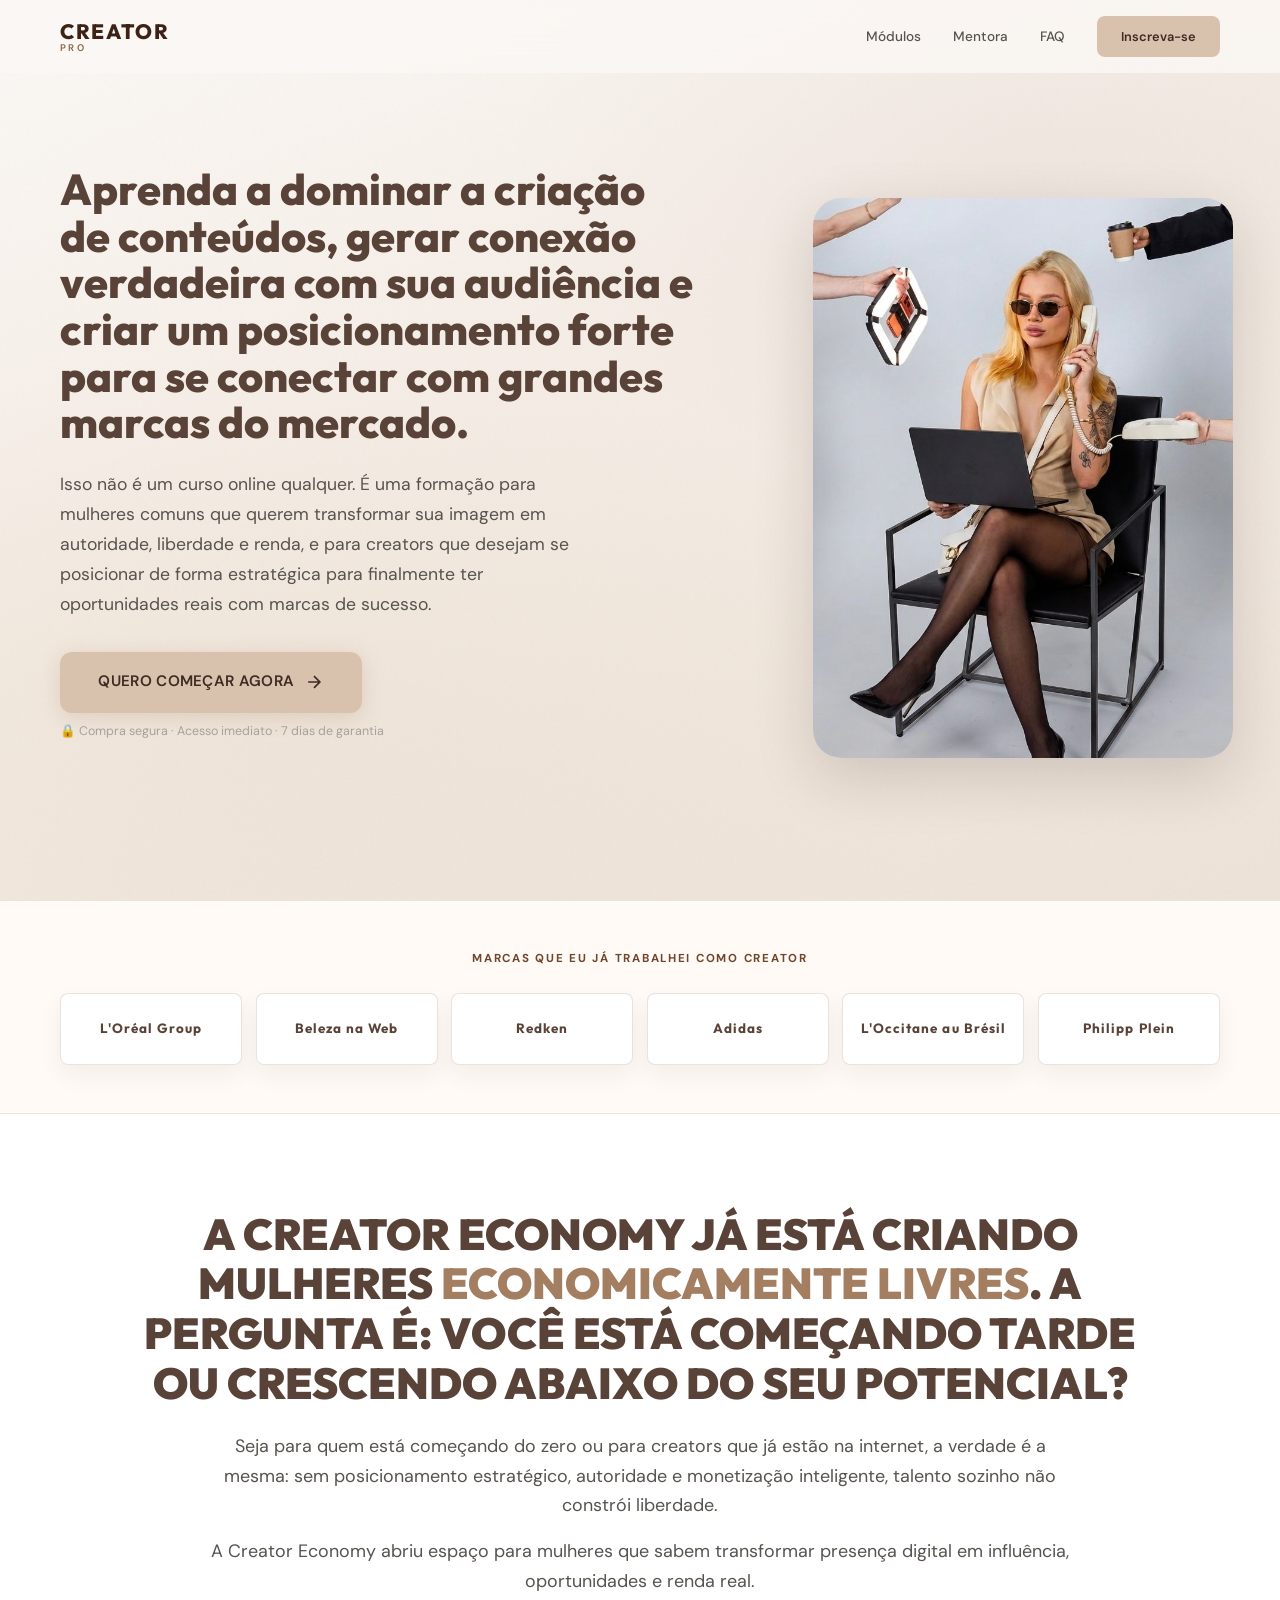
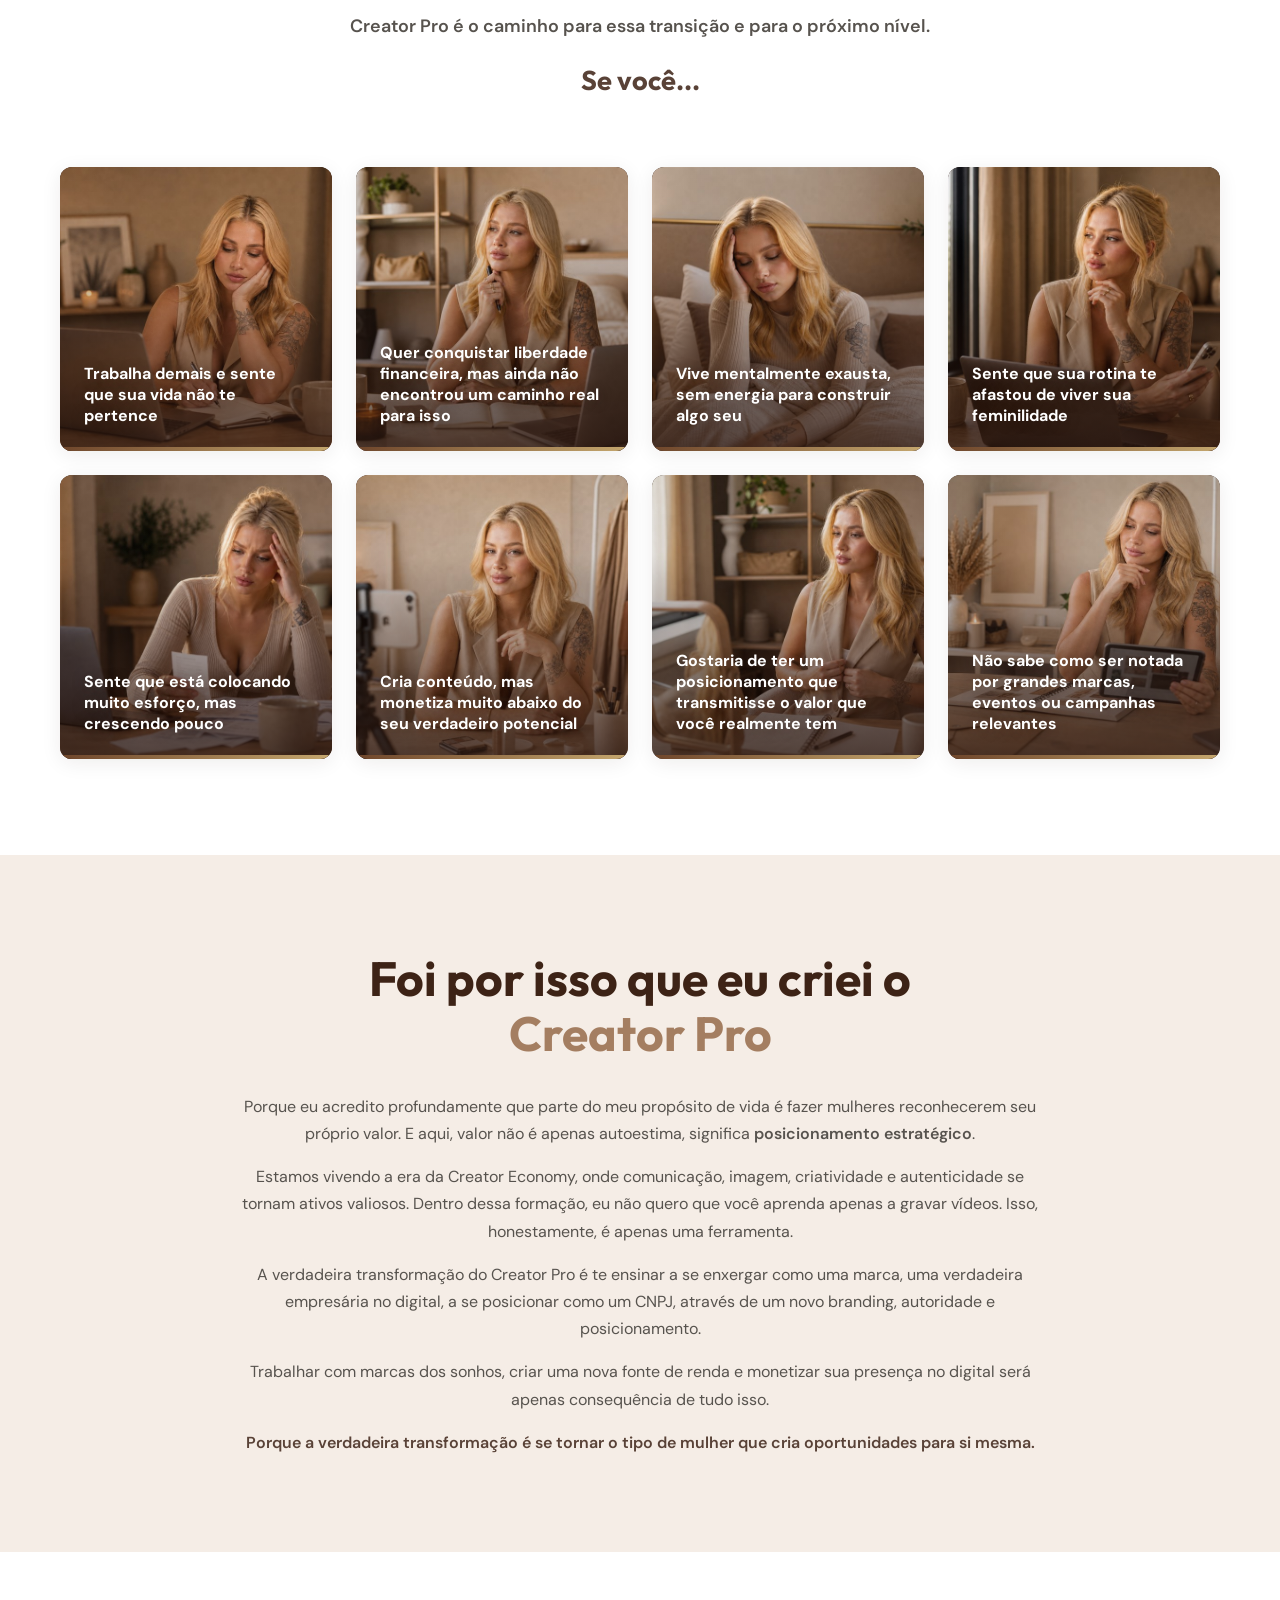
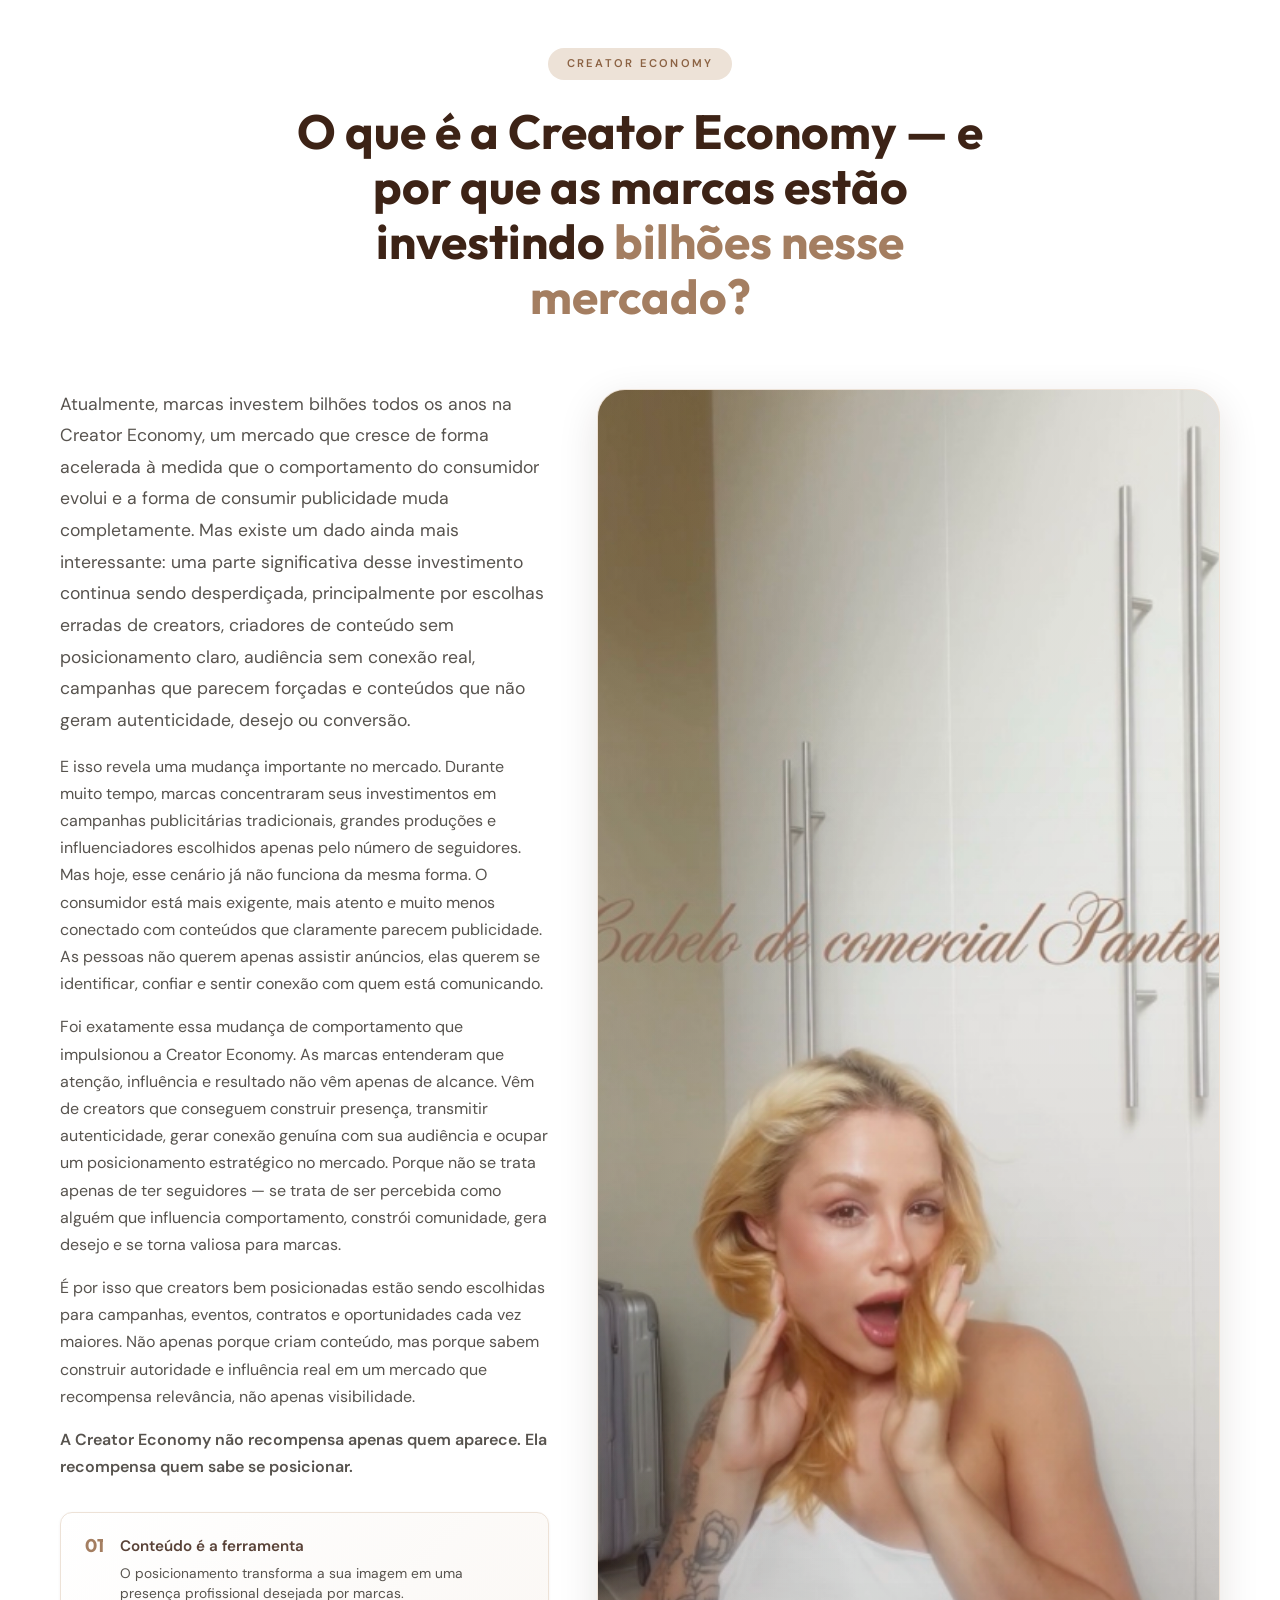
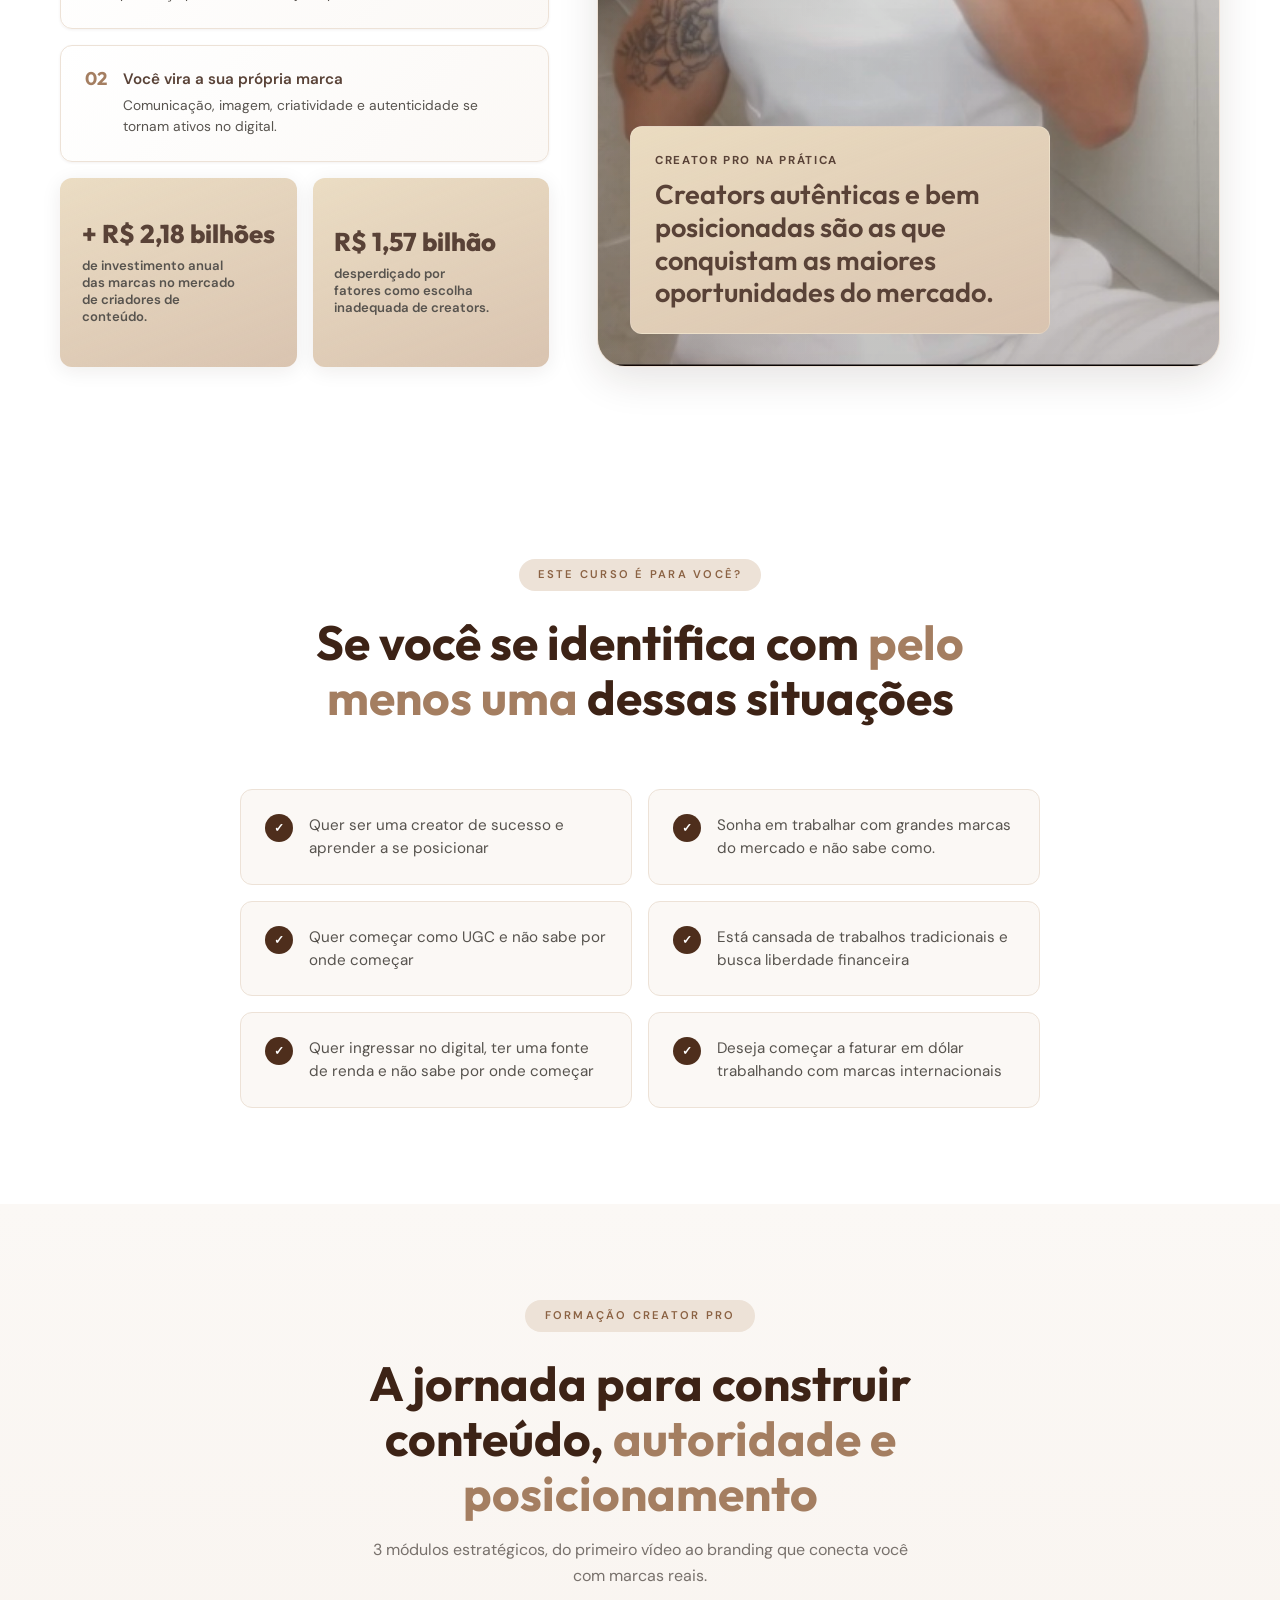
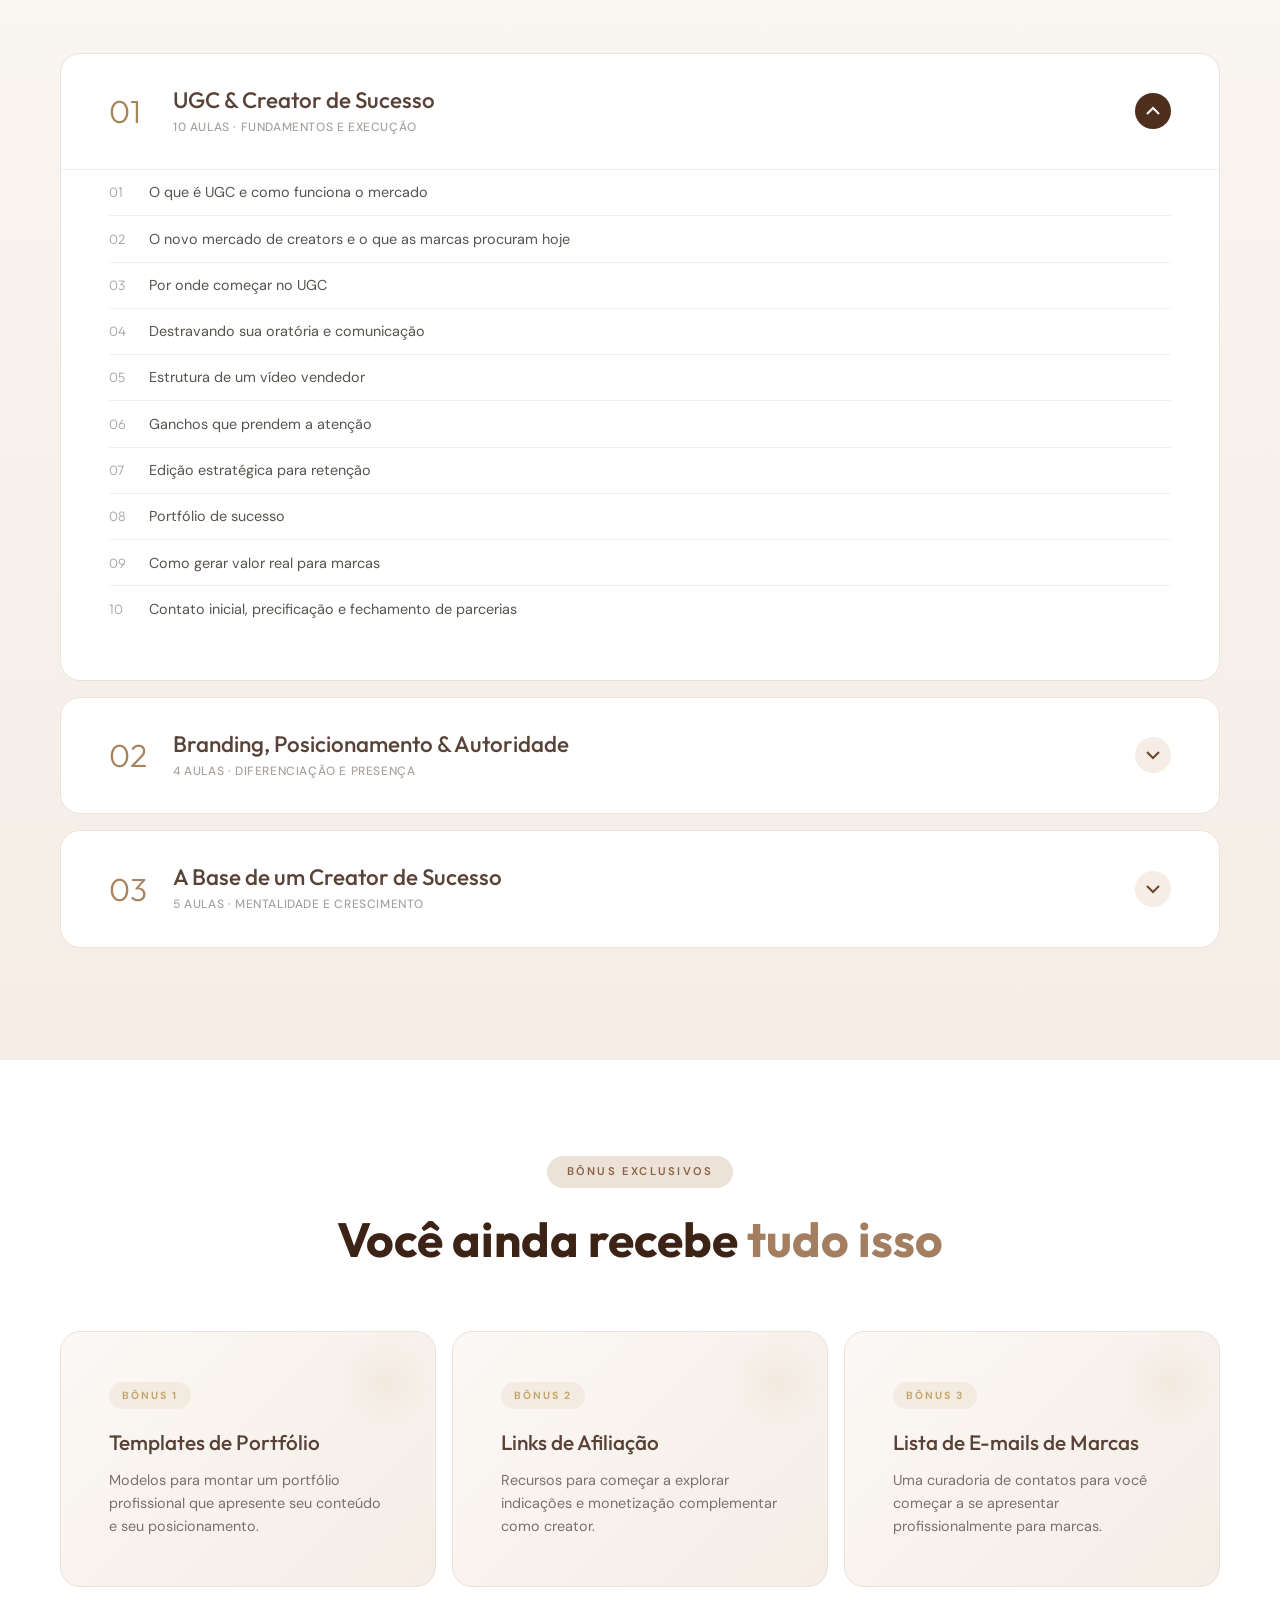
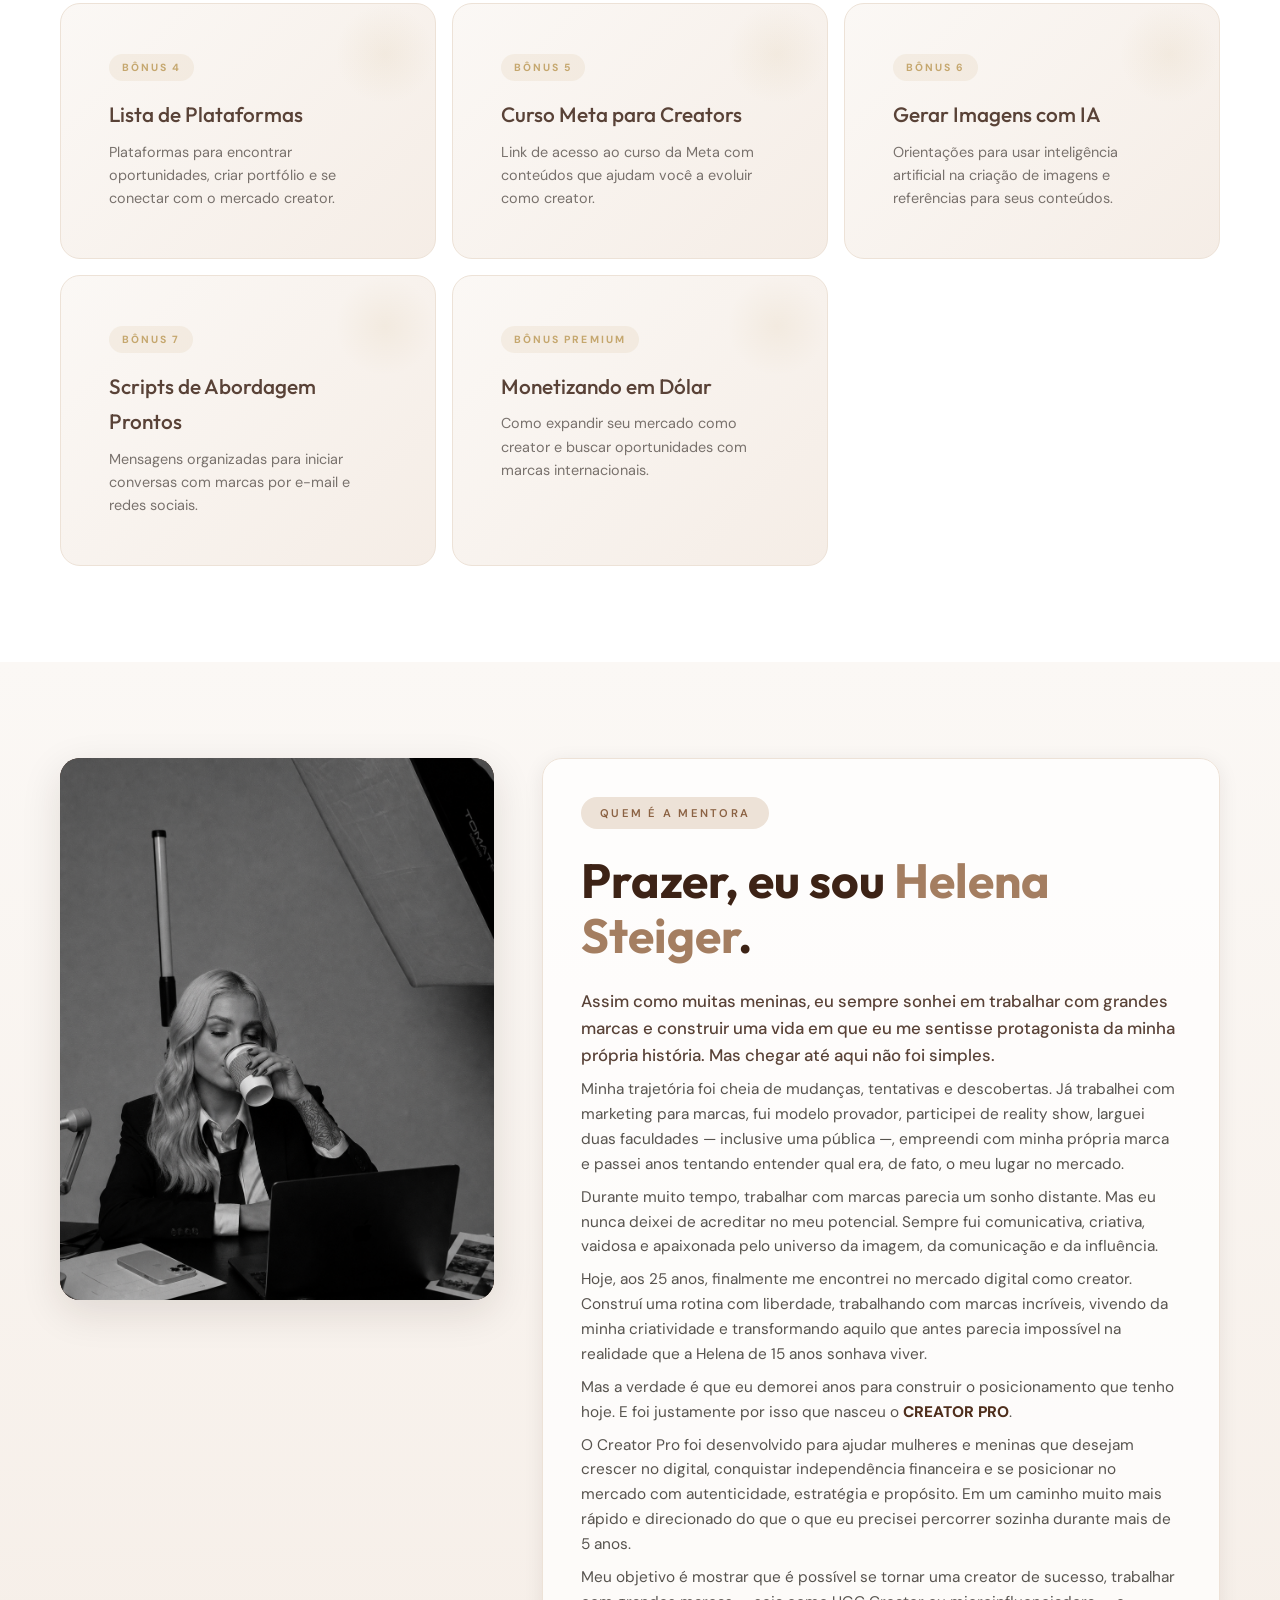
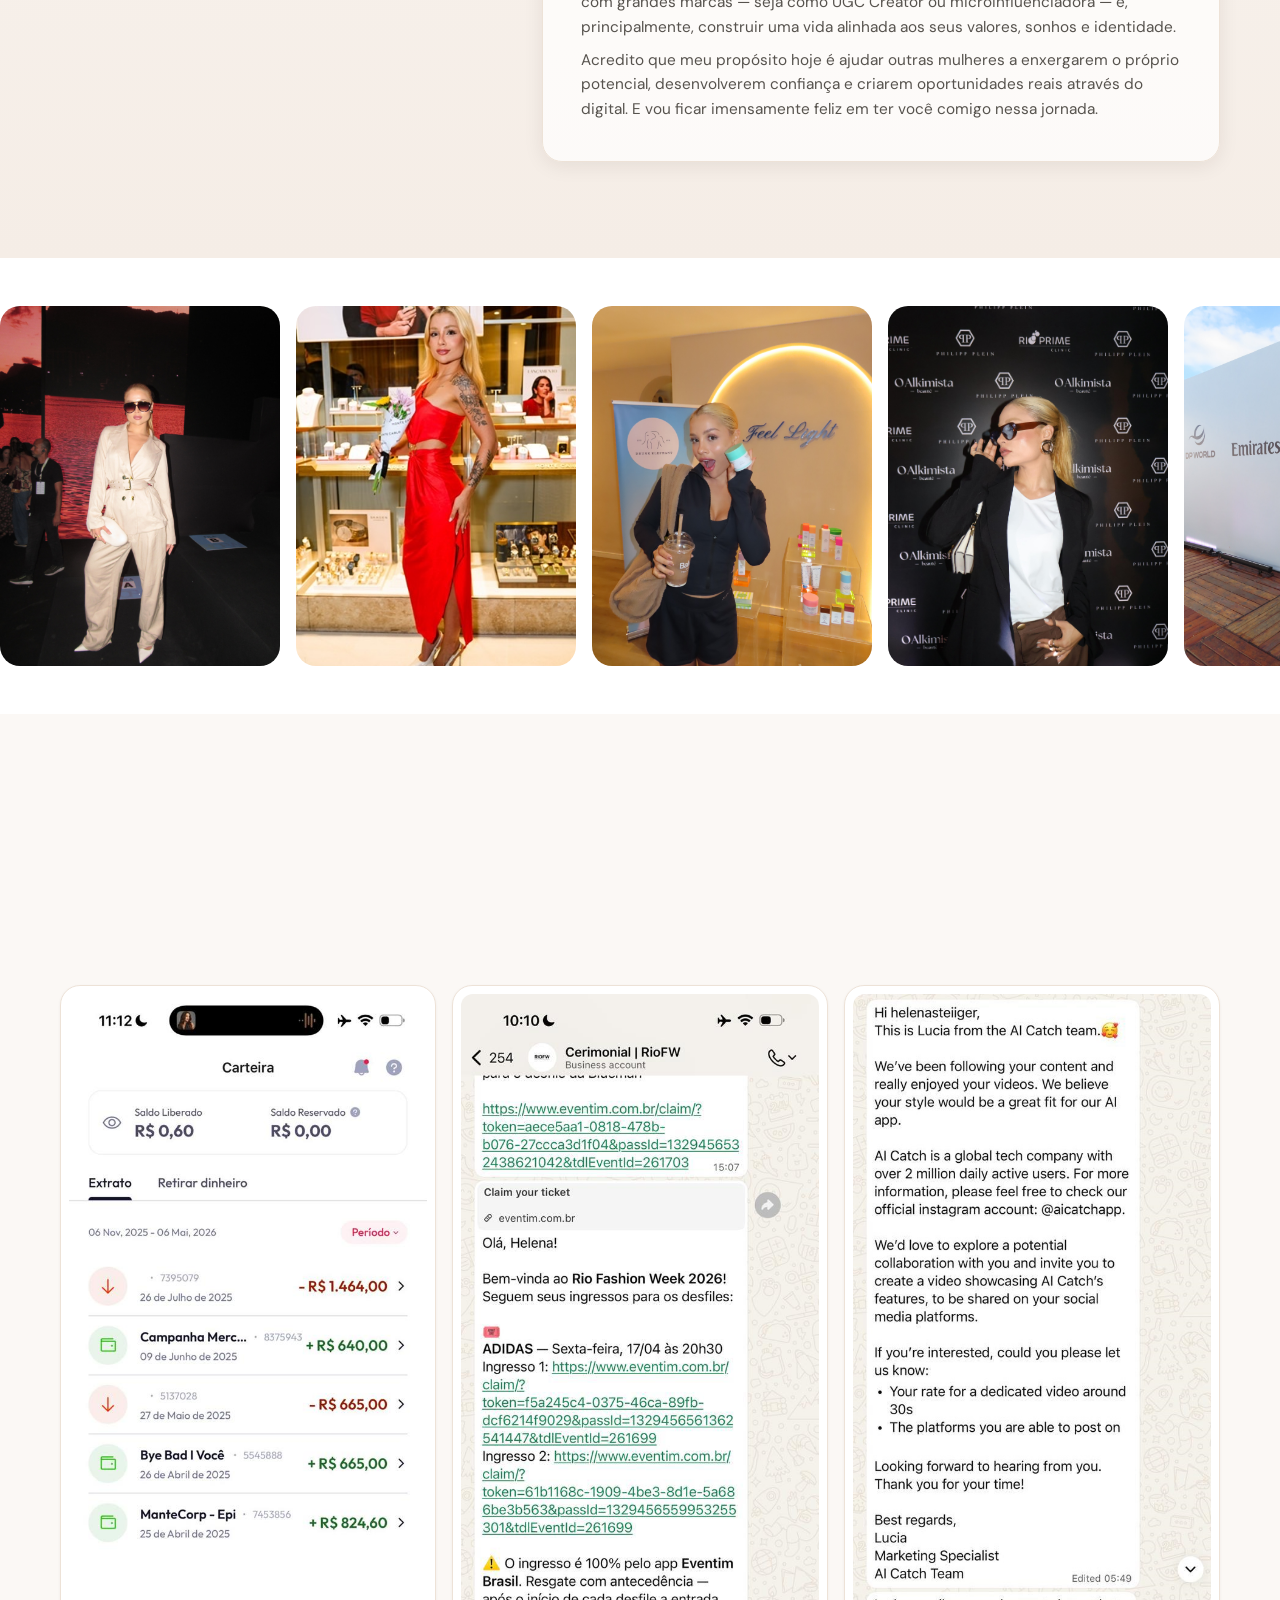
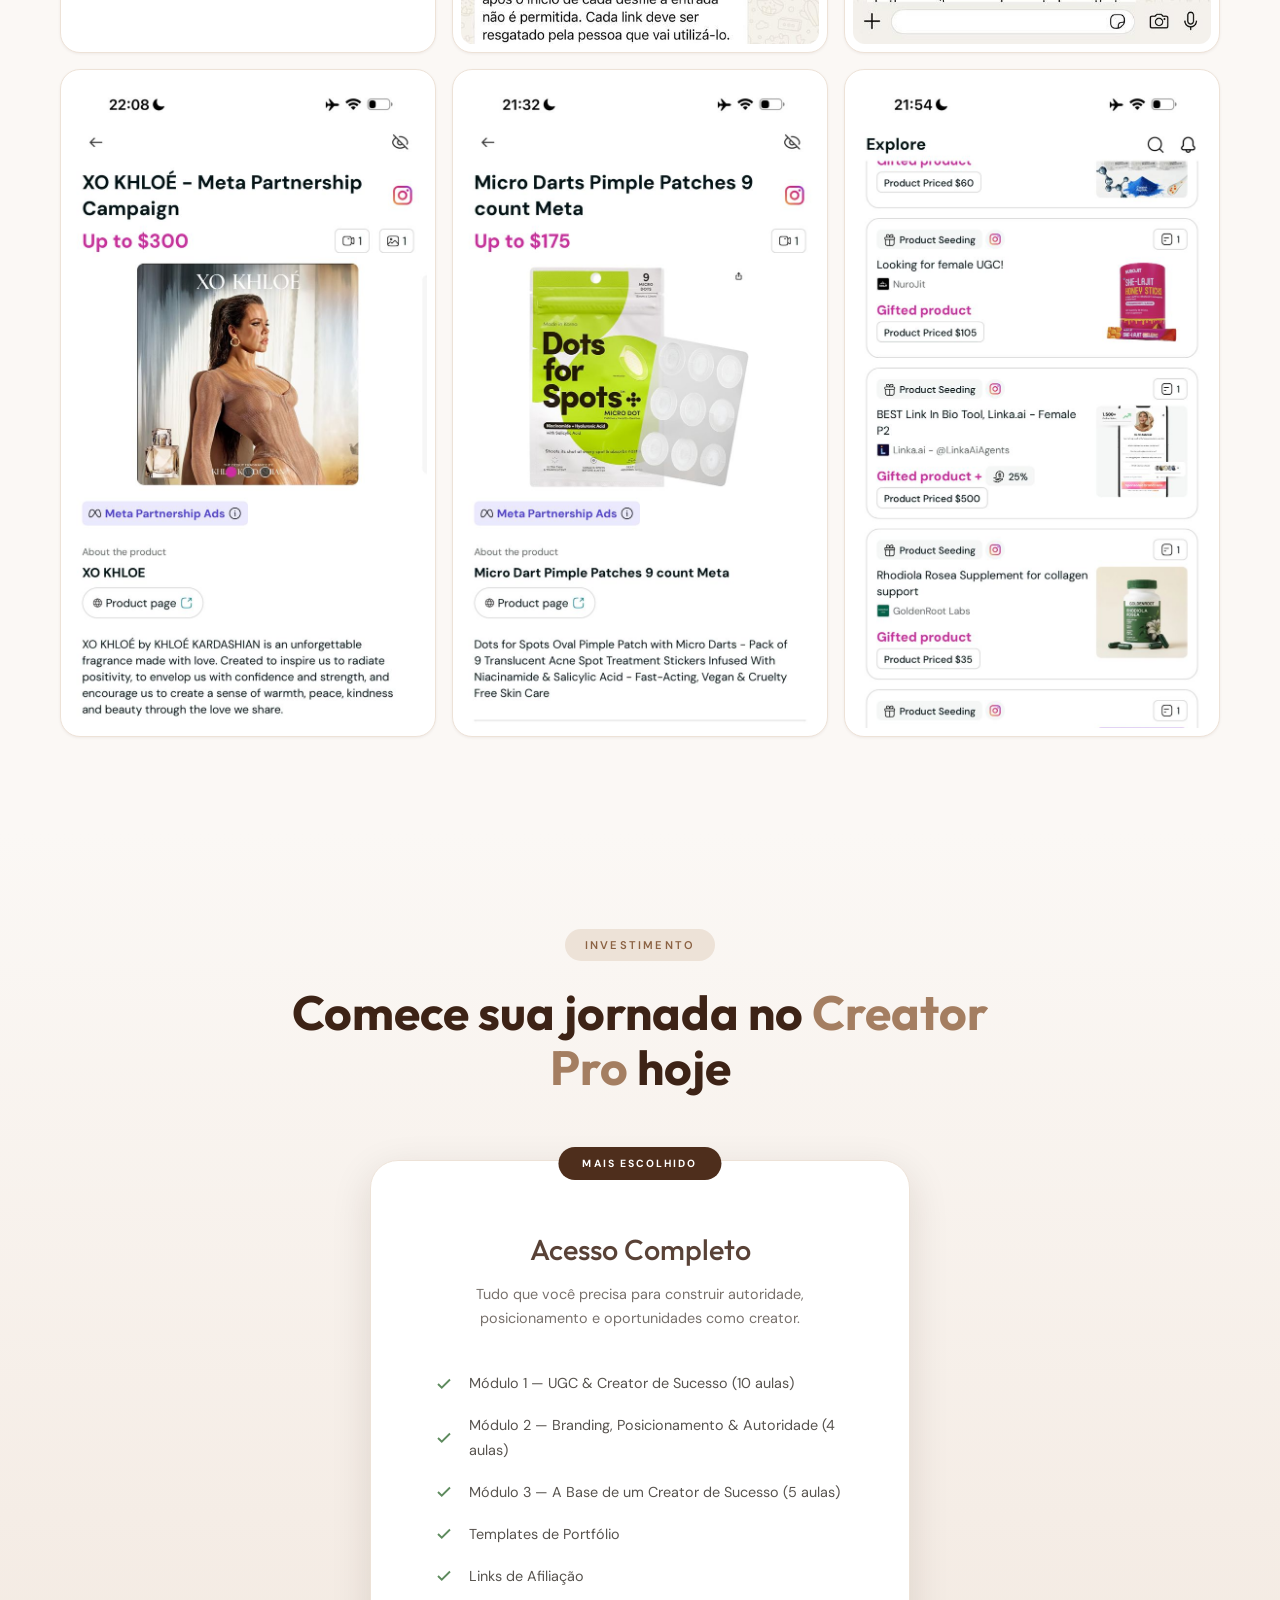
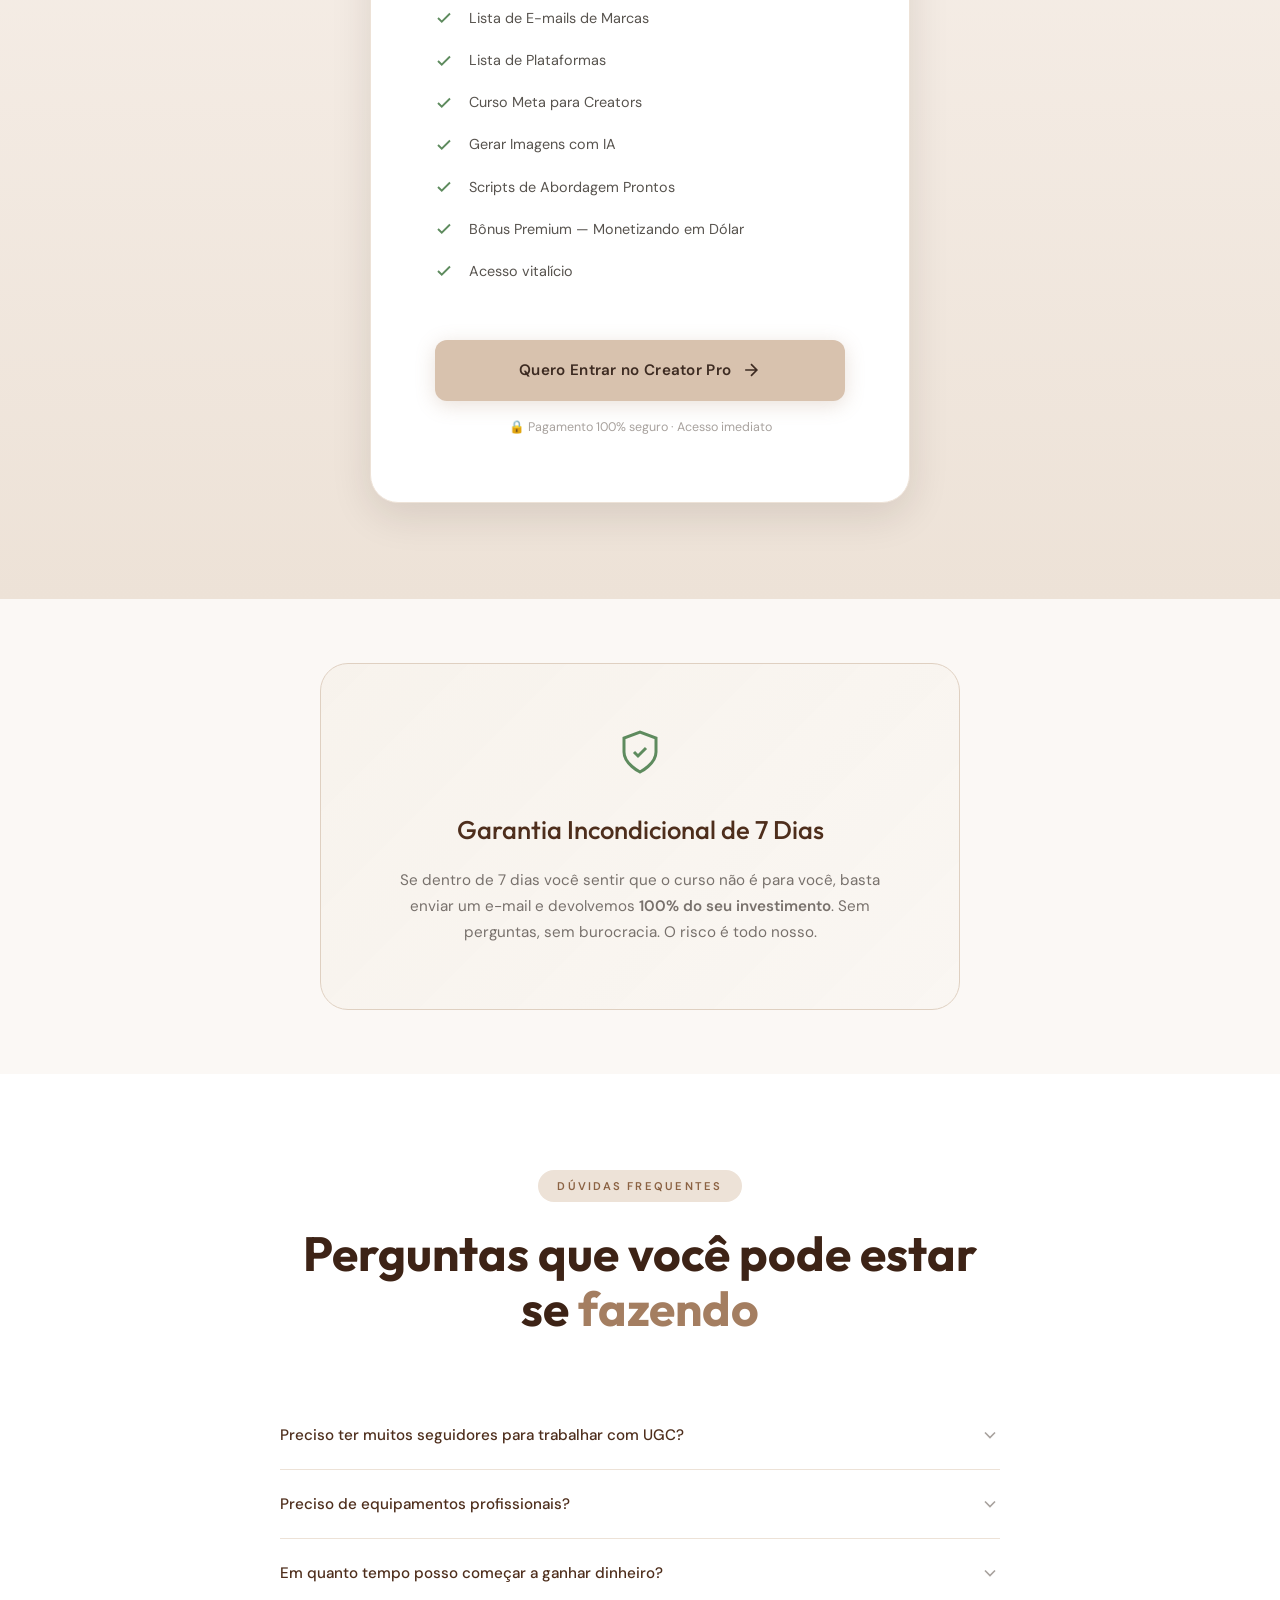
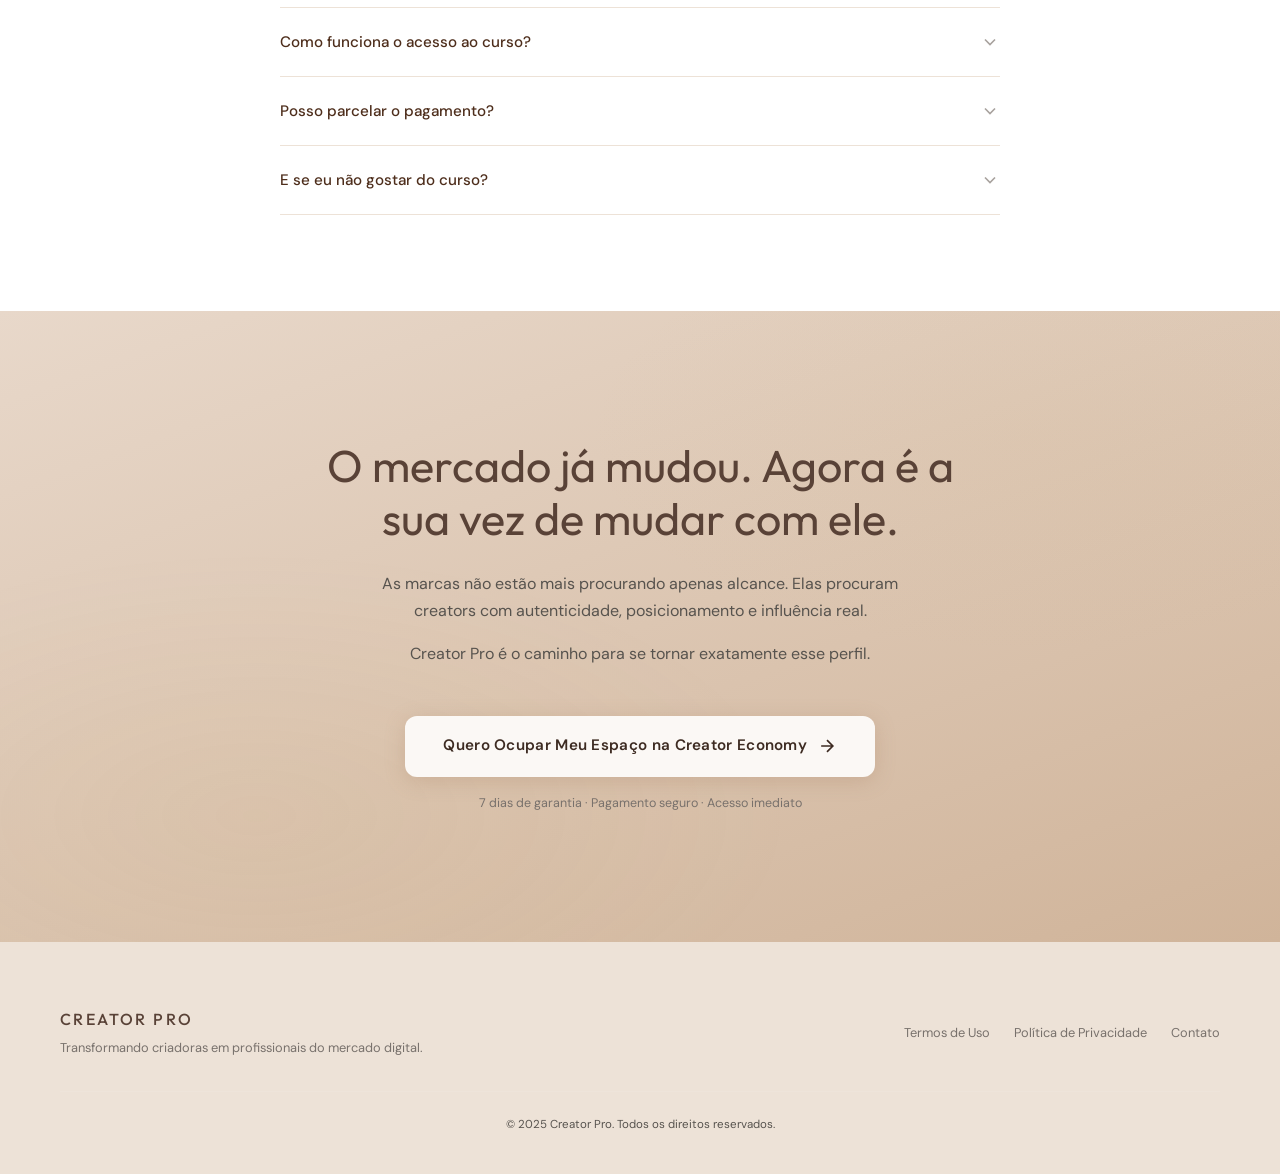
==== commit ca5ae922: "Atualiza landing page Creator Pro" ====
--- a/index.html
+++ b/index.html
@@ -13,7 +13,7 @@
     <link rel="preconnect" href="https://fonts.googleapis.com">
     <link rel="preconnect" href="https://fonts.gstatic.com" crossorigin>
     <link href="https://fonts.googleapis.com/css2?family=Outfit:wght@300;400;500;600;700;800;900&family=DM+Sans:ital,opsz,wght@0,9..40,300;0,9..40,400;0,9..40,500;0,9..40,600;0,9..40,700;1,9..40,400&display=swap" rel="stylesheet">
-    <link rel="stylesheet" href="styles.css">
+    <link rel="stylesheet" href="styles.css?v=20260526">
 </head>
 <body>
 
@@ -51,10 +51,10 @@
         <div class="container hero__grid">
             <div class="hero__content" data-animate="fade-up">
                 <h1 class="hero__title">
-                    Aprenda a dominar a criação de vídeos que atraem audiência de verdade, fecham parcerias de sucesso e geram vendas todos os dias
+                    Aprenda a dominar a criação de conteúdos, gerar conexão verdadeira com sua audiência e criar um posicionamento forte para se conectar com grandes marcas do mercado.
                 </h1>
                 <p class="hero__subtitle">
-                    Mesmo que você tenha ZERO seguidores, ZERO experiência e ZERO conexões no mercado. Descubra como faturar de R$500 a R$5.000 por mês usando apenas seu celular.
+                    Isso não é um curso online qualquer. É uma formação para mulheres comuns que querem transformar sua imagem em autoridade, liberdade e renda, e para creators que desejam se posicionar de forma estratégica para finalmente ter oportunidades reais com marcas de sucesso.
                 </p>
                 <div class="hero__cta-group">
                     <a href="https://form.typeform.com/to/if15Jf8c" class="btn btn--primary btn--lg" id="heroCta" target="_blank" rel="noopener">
@@ -63,26 +63,10 @@
                     </a>
                     <p class="hero__cta-note">🔒 Compra segura · Acesso imediato · 7 dias de garantia</p>
                 </div>
-                <div class="hero__proof">
-                    <div class="hero__proof-item">
-                        <span class="hero__proof-value"><span class="hero__proof-number" data-count="500">0</span><span class="hero__proof-plus">+</span></span>
-                        <span class="hero__proof-label">Alunas formadas</span>
-                    </div>
-                    <div class="hero__proof-divider"></div>
-                    <div class="hero__proof-item">
-                        <span class="hero__proof-value"><span class="hero__proof-number" data-count="20">0</span><span class="hero__proof-plus">+</span></span>
-                        <span class="hero__proof-label">Aulas exclusivas</span>
-                    </div>
-                    <div class="hero__proof-divider"></div>
-                    <div class="hero__proof-item">
-                        <span class="hero__proof-value"><span class="hero__proof-number" data-count="3">0</span></span>
-                        <span class="hero__proof-label">Módulos completos</span>
-                    </div>
-                </div>
             </div>
             <div class="hero__image-wrapper" data-animate="fade-left">
                 <div class="hero__image-frame">
-                    <img src="aprovacao-ia/helena-diretora-estudio.png" alt="Helena — UGC Creator e Mentora" class="hero__image" loading="eager">
+                    <img src="Helena Hero.jpeg" alt="Helena — UGC Creator e Mentora" class="hero__image" loading="eager">
                 </div>
             </div>
         </div>
@@ -112,37 +96,63 @@
         <div class="container">
             <div class="pain-points__header" data-animate="fade-up">
                 <h2 class="pain-points__title">
-                    Até quando você vai trocar o seu tempo por um <em>salário</em> que mal paga suas contas?
+                    A Creator Economy já está criando mulheres <em>economicamente livres</em>. A pergunta é: você está começando tarde ou crescendo abaixo do seu potencial?
                 </h2>
-                <p class="pain-points__subtitle">
-                    Se você sente que trabalha muito, entrega tudo de si e mesmo assim continua presa no mesmo ciclo, talvez esteja na hora de transformar o celular em uma fonte real de liberdade.
-                </p>
+                <div class="pain-points__subtitle">
+                    <p>Seja para quem está começando do zero ou para creators que já estão na internet, a verdade é a mesma: sem posicionamento estratégico, autoridade e monetização inteligente, talento sozinho não constrói liberdade.</p>
+                    <p>A Creator Economy abriu espaço para mulheres que sabem transformar presença digital em influência, oportunidades e renda real.</p>
+                    <p><strong>Creator Pro é o caminho para essa transição e para o próximo nível.</strong></p>
+                    <p class="pain-points__prompt">Se você...</p>
+                </div>
             </div>
             <div class="pain-points__grid" data-animate="fade-up">
                 <article class="pain-card">
-                    <img src="assets/pain-points/rotina-cansativa.png" alt="Rotina cansativa antes de conhecer o UGC" class="pain-card__image" loading="lazy">
-                    <p class="pain-card__text">Cansada de acordar todo dia sem ânimo para começar a rotina</p>
+                    <img src="assets/pain-points/helena-trabalha-muito.jpg" alt="Helena cansada em sua rotina de trabalho" class="pain-card__image" loading="lazy">
+                    <p class="pain-card__text">Trabalha demais e sente que sua vida não te pertence</p>
                 </article>
                 <article class="pain-card">
-                    <img src="assets/pain-points/pressao-contas.png" alt="Preocupação com contas e trabalho" class="pain-card__image" loading="lazy">
-                    <p class="pain-card__text">Sente que o dinheiro entra e já vai embora com as contas</p>
+                    <img src="assets/pain-points/helena-novo-caminho.jpg" alt="Helena refletindo sobre uma nova direção profissional" class="pain-card__image" loading="lazy">
+                    <p class="pain-card__text">Quer conquistar liberdade financeira, mas ainda não encontrou um caminho real para isso</p>
                 </article>
                 <article class="pain-card">
-                    <img src="assets/pain-points/liberdade-trabalho.png" alt="Desejo de trabalhar com mais liberdade" class="pain-card__image" loading="lazy">
-                    <p class="pain-card__text">Quer ter mais liberdade sem depender de aprovação de chefe</p>
+                    <img src="assets/pain-points/helena-rotina-cansativa.jpg" alt="Helena mentalmente exausta em casa" class="pain-card__image" loading="lazy">
+                    <p class="pain-card__text">Vive mentalmente exausta, sem energia para construir algo seu</p>
                 </article>
                 <article class="pain-card">
-                    <img src="assets/pain-points/novo-caminho.png" alt="Mulher buscando uma nova fase profissional" class="pain-card__image" loading="lazy">
-                    <p class="pain-card__text">Sabe que pode ganhar mais, mas ainda não encontrou o caminho</p>
+                    <img src="assets/pain-points/helena-liberdade-trabalho.jpg" alt="Helena contemplando uma rotina mais alinhada com sua identidade" class="pain-card__image" loading="lazy">
+                    <p class="pain-card__text">Sente que sua rotina te afastou de viver sua feminilidade</p>
                 </article>
                 <article class="pain-card">
-                    <img src="assets/pain-points/comecar-online.png" alt="Criadora produzindo conteúdo com o celular" class="pain-card__image" loading="lazy">
-                    <p class="pain-card__text">Vê outras mulheres faturando online e quer entender como começar</p>
+                    <img src="assets/pain-points/helena-pressao-contas.jpg" alt="Helena avaliando seu esforço e seus resultados" class="pain-card__image" loading="lazy">
+                    <p class="pain-card__text">Sente que está colocando muito esforço, mas crescendo pouco</p>
                 </article>
                 <article class="pain-card">
-                    <img src="assets/pain-points/trabalha-muito.png" alt="Produção de conteúdo para marcas" class="pain-card__image" loading="lazy">
-                    <p class="pain-card__text">Trabalha muito, ganha pouco e sente que está ficando para trás</p>
+                    <img src="assets/pain-points/helena-comecar-online.jpg" alt="Helena produzindo conteúdo com seu celular" class="pain-card__image" loading="lazy">
+                    <p class="pain-card__text">Cria conteúdo, mas monetiza muito abaixo do seu verdadeiro potencial</p>
                 </article>
+                <article class="pain-card">
+                    <img src="assets/pain-points/helena-posicionamento.jpg" alt="Helena aprimorando sua imagem e posicionamento" class="pain-card__image" loading="lazy">
+                    <p class="pain-card__text">Gostaria de ter um posicionamento que transmitisse o valor que você realmente tem</p>
+                </article>
+                <article class="pain-card">
+                    <img src="assets/pain-points/helena-marcas-campanhas.jpg" alt="Helena revisando seu portfólio para campanhas de marcas" class="pain-card__image" loading="lazy">
+                    <p class="pain-card__text">Não sabe como ser notada por grandes marcas, eventos ou campanhas relevantes</p>
+                </article>
+            </div>
+        </div>
+    </section>
+
+    <section class="manifesto">
+        <div class="container manifesto__grid">
+            <div class="manifesto__heading" data-animate="fade-up">
+                <h2 class="section-title section-title--left">Foi por isso que eu criei o <em>Creator Pro</em></h2>
+            </div>
+            <div class="manifesto__body" data-animate="fade-up">
+                <p>Porque eu acredito profundamente que parte do meu propósito de vida é fazer mulheres reconhecerem seu próprio valor. E aqui, valor não é apenas autoestima, significa <strong>posicionamento estratégico</strong>.</p>
+                <p>Estamos vivendo a era da Creator Economy, onde comunicação, imagem, criatividade e autenticidade se tornam ativos valiosos. Dentro dessa formação, eu não quero que você aprenda apenas a gravar vídeos. Isso, honestamente, é apenas uma ferramenta.</p>
+                <p>A verdadeira transformação do Creator Pro é te ensinar a se enxergar como uma marca, uma verdadeira empresária no digital, a se posicionar como um CNPJ, através de um novo branding, autoridade e posicionamento.</p>
+                <p>Trabalhar com marcas dos sonhos, criar uma nova fonte de renda e monetizar sua presença no digital será apenas consequência de tudo isso.</p>
+                <p class="manifesto__closing">Porque a verdadeira transformação é se tornar o tipo de mulher que cria oportunidades para si mesma.</p>
             </div>
         </div>
     </section>
@@ -153,56 +163,58 @@
     <section class="ugc-power" id="ugc">
         <div class="container">
             <div class="section-header" data-animate="fade-up">
-                <span class="section-tag">O Mercado que Mais Cresce</span>
-                <h2 class="section-title">O que é <em>UGC</em> e por que grandes marcas estão pagando por isso?</h2>
+                <span class="section-tag">Creator Economy</span>
+                <h2 class="section-title">O que é a Creator Economy — e por que as marcas estão investindo <em>bilhões nesse mercado?</em></h2>
             </div>
             <div class="ugc-power__grid">
                 <div class="ugc-power__text" data-animate="fade-up">
                     <p class="ugc-power__lead">
-                        <strong>UGC (User Generated Content)</strong> é a criação de conteúdos autênticos — como unboxings, provadores, reviews e organic ads — onde <em>você vende o seu direito de imagem</em> para que marcas usem esses vídeos em tráfego pago.
+                        Atualmente, marcas investem bilhões todos os anos na Creator Economy, um mercado que cresce de forma acelerada à medida que o comportamento do consumidor evolui e a forma de consumir publicidade muda completamente. Mas existe um dado ainda mais interessante: uma parte significativa desse investimento continua sendo desperdiçada, principalmente por escolhas erradas de creators, criadores de conteúdo sem posicionamento claro, audiência sem conexão real, campanhas que parecem forçadas e conteúdos que não geram autenticidade, desejo ou conversão.
                     </p>
                     <p>
-                        Marcas de diversos nichos estão migrando de anúncios publicitários tradicionais com grandes influenciadores e artistas para conteúdos orgânicos e autênticos criados por microinfluenciadores e pessoas anônimas.
+                        E isso revela uma mudança importante no mercado. Durante muito tempo, marcas concentraram seus investimentos em campanhas publicitárias tradicionais, grandes produções e influenciadores escolhidos apenas pelo número de seguidores. Mas hoje, esse cenário já não funciona da mesma forma. O consumidor está mais exigente, mais atento e muito menos conectado com conteúdos que claramente parecem publicidade. As pessoas não querem apenas assistir anúncios, elas querem se identificar, confiar e sentir conexão com quem está comunicando.
                     </p>
                     <p>
-                        O mercado de UGC movimenta bilhões globalmente e está explodindo no Brasil. Marcas de todos os tamanhos estão migrando de anúncios tradicionais para conteúdo orgânico e autêntico.
+                        Foi exatamente essa mudança de comportamento que impulsionou a Creator Economy. As marcas entenderam que atenção, influência e resultado não vêm apenas de alcance. Vêm de creators que conseguem construir presença, transmitir autenticidade, gerar conexão genuína com sua audiência e ocupar um posicionamento estratégico no mercado. Porque não se trata apenas de ter seguidores — se trata de ser percebida como alguém que influencia comportamento, constrói comunidade, gera desejo e se torna valiosa para marcas.
+                    </p>
+                    <p>
+                        É por isso que creators bem posicionadas estão sendo escolhidas para campanhas, eventos, contratos e oportunidades cada vez maiores. Não apenas porque criam conteúdo, mas porque sabem construir autoridade e influência real em um mercado que recompensa relevância, não apenas visibilidade.
+                    </p>
+                    <p>
+                        <strong>A Creator Economy não recompensa apenas quem aparece. Ela recompensa quem sabe se posicionar.</strong>
                     </p>
                     <div class="ugc-power__highlights">
                         <div class="ugc-highlight">
                             <span class="ugc-highlight__number">01</span>
                             <div>
-                                <strong>Você não precisa ser um influenciador</strong>
-                                <p>Você só precisa criar conteúdos bons e estratégicos para marcas usarem em campanhas.</p>
+                                <strong>Conteúdo é a ferramenta</strong>
+                                <p>O posicionamento transforma a sua imagem em uma presença profissional desejada por marcas.</p>
                             </div>
                         </div>
                         <div class="ugc-highlight">
                             <span class="ugc-highlight__number">02</span>
                             <div>
-                                <strong>Seu celular vira ferramenta de trabalho</strong>
-                                <p>Reviews, unboxing, e vídeos simples e autênticos podem se transformar em renda.</p>
+                                <strong>Você vira a sua própria marca</strong>
+                                <p>Comunicação, imagem, criatividade e autenticidade se tornam ativos no digital.</p>
                             </div>
                         </div>
                     </div>
                     <div class="ugc-power__summary">
                         <div class="ugc-summary__item">
-                            <strong class="ugc-summary__phrase">Muito mais oportunidades que a maioria dos mercados digitais</strong>
+                            <strong class="ugc-summary__phrase">+ R$ 2,18 bilhões</strong>
+                            <span>de investimento anual das marcas no mercado de criadores de conteúdo.</span>
                         </div>
                         <div class="ugc-summary__item">
-                            <strong class="ugc-summary__phrase">Zero necessidade de milhares de seguidores</strong>
+                            <strong class="ugc-summary__phrase">R$ 1,57 bilhão</strong>
+                            <span>desperdiçado por fatores como escolha inadequada de creators.</span>
                         </div>
                     </div>
                 </div>
                 <div class="ugc-power__visual" data-animate="fade-up">
-                    <img src="helenacomproduto.jpeg" alt="Helena criando conteúdo com produto para marca" class="ugc-power__visual-image" loading="lazy">
+                    <img src="helenacard.jpg" alt="Helena criando conteúdo como creator" class="ugc-power__visual-image" loading="eager">
                     <div class="ugc-power__visual-card">
-                        <span>UGC na prática</span>
-                        <strong>Conteúdo simples e autêntico que geram valor e oportunidades de trabalho com grandes marcas.</strong>
-                    </div>
-                    <div class="ugc-power__visual-pills" aria-label="Formatos de conteúdo UGC">
-                        <span>Reviews</span>
-                        <span>Unboxings</span>
-                        <span>Organic Ads</span>
-                        <span>Direito de imagem</span>
+                        <span>Creator Pro na prática</span>
+                        <strong>Creators autênticas e bem posicionadas são as que conquistam as maiores oportunidades do mercado.</strong>
                     </div>
                 </div>
             </div>
@@ -221,7 +233,7 @@
             <div class="for-who__grid" data-animate="fade-up">
                 <div class="for-who__item">
                     <div class="for-who__check">✓</div>
-                    <p>Quer ingressar no digital e ter uma fonte de renda e não sabe por onde começar</p>
+                    <p>Quer ser uma creator de sucesso e aprender a se posicionar</p>
                 </div>
                 <div class="for-who__item">
                     <div class="for-who__check">✓</div>
@@ -237,7 +249,7 @@
                 </div>
                 <div class="for-who__item">
                     <div class="for-who__check">✓</div>
-                    <p>Quer ser um creator de sucesso e aprender a se posicionar</p>
+                    <p>Quer ingressar no digital, ter uma fonte de renda e não sabe por onde começar</p>
                 </div>
                 <div class="for-who__item">
                     <div class="for-who__check">✓</div>
@@ -253,9 +265,9 @@
     <section class="modules" id="modulos">
         <div class="container">
             <div class="section-header" data-animate="fade-up">
-                <span class="section-tag">Conteúdo Programático</span>
-                <h2 class="section-title">Tudo o que você vai aprender <em>dentro do curso</em></h2>
-                <p class="section-subtitle">3 módulos estratégicos com mais de 20 aulas gravadas para você assistir no seu ritmo</p>
+                <span class="section-tag">Formação Creator Pro</span>
+                <h2 class="section-title">A jornada para construir conteúdo, <em>autoridade e posicionamento</em></h2>
+                <p class="section-subtitle">3 módulos estratégicos, do primeiro vídeo ao branding que conecta você com marcas reais.</p>
             </div>
 
             <!-- MODULE 1 -->
@@ -263,8 +275,8 @@
                 <div class="module__header">
                     <div class="module__number">01</div>
                     <div class="module__info">
-                        <h3 class="module__title">UGC — Dominando o Mercado</h3>
-                        <span class="module__meta">10 aulas · Módulo Principal</span>
+                        <h3 class="module__title">UGC & Creator de Sucesso</h3>
+                        <span class="module__meta">10 aulas · Fundamentos e execução</span>
                     </div>
                     <button class="module__toggle" aria-label="Expandir módulo" data-module="1">
                         <svg width="24" height="24" viewBox="0 0 24 24" fill="none" stroke="currentColor" stroke-width="2"><path d="M6 9l6 6 6-6"/></svg>
@@ -274,43 +286,43 @@
                     <ul class="module__lessons">
                         <li class="module__lesson">
                             <span class="module__lesson-num">01</span>
-                            <span class="module__lesson-title">O que é UGC e a revolução do mercado digital</span>
+                            <span class="module__lesson-title">O que é UGC e como funciona o mercado</span>
                         </li>
                         <li class="module__lesson">
                             <span class="module__lesson-num">02</span>
-                            <span class="module__lesson-title">Por onde começar: primeiros passos práticos</span>
+                            <span class="module__lesson-title">O novo mercado de creators e o que as marcas procuram hoje</span>
                         </li>
                         <li class="module__lesson">
                             <span class="module__lesson-num">03</span>
-                            <span class="module__lesson-title">Oratória e comunicação para câmera</span>
+                            <span class="module__lesson-title">Por onde começar no UGC</span>
                         </li>
                         <li class="module__lesson">
                             <span class="module__lesson-num">04</span>
-                            <span class="module__lesson-title">Estrutura de um vídeo que vende</span>
+                            <span class="module__lesson-title">Destravando sua oratória e comunicação</span>
                         </li>
                         <li class="module__lesson">
                             <span class="module__lesson-num">05</span>
-                            <span class="module__lesson-title">Ganchos de atenção que prendem nos 3 primeiros segundos</span>
+                            <span class="module__lesson-title">Estrutura de um vídeo vendedor</span>
                         </li>
                         <li class="module__lesson">
                             <span class="module__lesson-num">06</span>
-                            <span class="module__lesson-title">Edição estratégica: do celular ao profissional</span>
+                            <span class="module__lesson-title">Ganchos que prendem a atenção</span>
                         </li>
                         <li class="module__lesson">
                             <span class="module__lesson-num">07</span>
-                            <span class="module__lesson-title">Montando um portfólio irresistível</span>
+                            <span class="module__lesson-title">Edição estratégica para retenção</span>
                         </li>
                         <li class="module__lesson">
                             <span class="module__lesson-num">08</span>
-                            <span class="module__lesson-title">Como abordar marcas e fechar contratos</span>
+                            <span class="module__lesson-title">Portfólio de sucesso</span>
                         </li>
                         <li class="module__lesson">
                             <span class="module__lesson-num">09</span>
-                            <span class="module__lesson-title">Gerando valor real para os produtos</span>
+                            <span class="module__lesson-title">Como gerar valor real para marcas</span>
                         </li>
                         <li class="module__lesson">
                             <span class="module__lesson-num">10</span>
-                            <span class="module__lesson-title">Precificação e fechamento de contratos</span>
+                            <span class="module__lesson-title">Contato inicial, precificação e fechamento de parcerias</span>
                         </li>
                     </ul>
                 </div>
@@ -321,8 +333,8 @@
                 <div class="module__header">
                     <div class="module__number">02</div>
                     <div class="module__info">
-                        <h3 class="module__title">Posicionamento — Sua Marca Pessoal</h3>
-                        <span class="module__meta">5 aulas · Diferenciação</span>
+                        <h3 class="module__title">Branding, Posicionamento & Autoridade</h3>
+                        <span class="module__meta">4 aulas · Diferenciação e presença</span>
                     </div>
                     <button class="module__toggle" aria-label="Expandir módulo" data-module="2">
                         <svg width="24" height="24" viewBox="0 0 24 24" fill="none" stroke="currentColor" stroke-width="2"><path d="M6 9l6 6 6-6"/></svg>
@@ -332,23 +344,19 @@
                     <ul class="module__lessons">
                         <li class="module__lesson">
                             <span class="module__lesson-num">01</span>
-                            <span class="module__lesson-title">Posicionamento atrativo: como ser encontrada</span>
+                            <span class="module__lesson-title">Posicionamento que atrai marcas</span>
                         </li>
                         <li class="module__lesson">
                             <span class="module__lesson-num">02</span>
-                            <span class="module__lesson-title">Rebranding de imagem pessoal</span>
+                            <span class="module__lesson-title">Rebranding: transformando sua imagem e presença digital</span>
                         </li>
                         <li class="module__lesson">
                             <span class="module__lesson-num">03</span>
-                            <span class="module__lesson-title">Construindo autoridade e presença digital</span>
+                            <span class="module__lesson-title">Construindo autoridade e uma comunidade forte</span>
                         </li>
                         <li class="module__lesson">
                             <span class="module__lesson-num">04</span>
-                            <span class="module__lesson-title">Networking em eventos e conexões com marcas</span>
-                        </li>
-                        <li class="module__lesson">
-                            <span class="module__lesson-num">05</span>
-                            <span class="module__lesson-title">Monetização em dólar: mercado internacional</span>
+                            <span class="module__lesson-title">Networking estratégico e fábrica de contatos com marcas</span>
                         </li>
                     </ul>
                 </div>
@@ -359,8 +367,8 @@
                 <div class="module__header">
                     <div class="module__number">03</div>
                     <div class="module__info">
-                        <h3 class="module__title">Mentalidade — O Jogo Interno</h3>
-                        <span class="module__meta">5 aulas · Mindset</span>
+                        <h3 class="module__title">A Base de um Creator de Sucesso</h3>
+                        <span class="module__meta">5 aulas · Mentalidade e crescimento</span>
                     </div>
                     <button class="module__toggle" aria-label="Expandir módulo" data-module="3">
                         <svg width="24" height="24" viewBox="0 0 24 24" fill="none" stroke="currentColor" stroke-width="2"><path d="M6 9l6 6 6-6"/></svg>
@@ -370,23 +378,23 @@
                     <ul class="module__lessons">
                         <li class="module__lesson">
                             <span class="module__lesson-num">01</span>
-                            <span class="module__lesson-title">Prática contra insegurança: comece antes de estar pronta</span>
+                            <span class="module__lesson-title">Mentalidade na prática</span>
                         </li>
                         <li class="module__lesson">
                             <span class="module__lesson-num">02</span>
-                            <span class="module__lesson-title">Otimização da rotina para alta performance</span>
+                            <span class="module__lesson-title">Como vencer a insegurança e começar a gravar</span>
                         </li>
                         <li class="module__lesson">
                             <span class="module__lesson-num">03</span>
-                            <span class="module__lesson-title">Disciplina e constância: o segredo dos que faturam</span>
+                            <span class="module__lesson-title">Otimizando sua rotina e produtividade</span>
                         </li>
                         <li class="module__lesson">
                             <span class="module__lesson-num">04</span>
-                            <span class="module__lesson-title">Espiritualidade e propósito na jornada</span>
+                            <span class="module__lesson-title">Disciplina, constância e crescimento no digital</span>
                         </li>
                         <li class="module__lesson">
                             <span class="module__lesson-num">05</span>
-                            <span class="module__lesson-title">Construindo a versão mais elevada de si mesma</span>
+                            <span class="module__lesson-title">Espiritualidade, propósito e visão de futuro</span>
                         </li>
                     </ul>
                 </div>
@@ -406,13 +414,13 @@
             <div class="bonuses__grid" data-animate="fade-up">
                 <div class="bonus-card">
                     <div class="bonus-card__badge">BÔNUS 1</div>
-                    <h3 class="bonus-card__title">Scripts de Abordagem</h3>
-                    <p class="bonus-card__text">Mensagens prontas para abordar marcas no Instagram, LinkedIn e e-mail com mais clareza e segurança.</p>
+                    <h3 class="bonus-card__title">Templates de Portfólio</h3>
+                    <p class="bonus-card__text">Modelos para montar um portfólio profissional que apresente seu conteúdo e seu posicionamento.</p>
                 </div>
                 <div class="bonus-card">
                     <div class="bonus-card__badge">BÔNUS 2</div>
-                    <h3 class="bonus-card__title">Comunidade VIP</h3>
-                    <p class="bonus-card__text">Acesso ao grupo exclusivo de alunas para networking, dúvidas e oportunidades de jobs compartilhadas.</p>
+                    <h3 class="bonus-card__title">Links de Afiliação</h3>
+                    <p class="bonus-card__text">Recursos para começar a explorar indicações e monetização complementar como creator.</p>
                 </div>
                 <div class="bonus-card">
                     <div class="bonus-card__badge">BÔNUS 3</div>
@@ -426,13 +434,23 @@
                 </div>
                 <div class="bonus-card">
                     <div class="bonus-card__badge">BÔNUS 5</div>
-                    <h3 class="bonus-card__title">Curso Meta Para Creators</h3>
-                    <p class="bonus-card__text">Link de acesso a conteúdos da Meta que ajudam creators a evoluírem no digital.</p>
+                    <h3 class="bonus-card__title">Curso Meta para Creators</h3>
+                    <p class="bonus-card__text">Link de acesso ao curso da Meta com conteúdos que ajudam você a evoluir como creator.</p>
                 </div>
                 <div class="bonus-card">
                     <div class="bonus-card__badge">BÔNUS 6</div>
                     <h3 class="bonus-card__title">Gerar Imagens com IA</h3>
                     <p class="bonus-card__text">Orientações para usar inteligência artificial na criação de imagens e referências para seus conteúdos.</p>
+                </div>
+                <div class="bonus-card">
+                    <div class="bonus-card__badge">BÔNUS 7</div>
+                    <h3 class="bonus-card__title">Scripts de Abordagem Prontos</h3>
+                    <p class="bonus-card__text">Mensagens organizadas para iniciar conversas com marcas por e-mail e redes sociais.</p>
+                </div>
+                <div class="bonus-card bonus-card--premium">
+                    <div class="bonus-card__badge">BÔNUS PREMIUM</div>
+                    <h3 class="bonus-card__title">Monetizando em Dólar</h3>
+                    <p class="bonus-card__text">Como expandir seu mercado como creator e buscar oportunidades com marcas internacionais.</p>
                 </div>
             </div>
         </div>
@@ -470,15 +488,15 @@
     <!-- ═══════════════════════════════════════════ -->
     <section class="gallery">
         <div class="gallery__track">
-            <div class="gallery__item"><img src="helena 1.jpeg" alt="Helena lifestyle" loading="lazy"></div>
-            <div class="gallery__item"><img src="helena 5.jpeg" alt="Helena lifestyle" loading="lazy"></div>
+            <div class="gallery__item"><img src="helena 8.jpeg" alt="Helena lifestyle" loading="lazy"></div>
+            <div class="gallery__item"><img src="helenamodelo2.jpg" alt="Helena lifestyle" loading="lazy"></div>
             <div class="gallery__item"><img src="helena 7.jpeg" alt="Helena lifestyle" loading="lazy"></div>
             <div class="gallery__item"><img src="helena 9.jpeg" alt="Helena lifestyle" loading="lazy"></div>
             <div class="gallery__item"><img src="helena 10.jpeg" alt="Helena lifestyle" loading="lazy"></div>
             <div class="gallery__item"><img src="helena 11.jpeg" alt="Helena lifestyle" loading="lazy"></div>
             <!-- Duplicate for infinite scroll -->
-            <div class="gallery__item"><img src="helena 1.jpeg" alt="Helena lifestyle" loading="lazy"></div>
-            <div class="gallery__item"><img src="helena 5.jpeg" alt="Helena lifestyle" loading="lazy"></div>
+            <div class="gallery__item"><img src="helena 8.jpeg" alt="Helena lifestyle" loading="lazy"></div>
+            <div class="gallery__item"><img src="helenamodelo2.jpg" alt="Helena lifestyle" loading="lazy"></div>
             <div class="gallery__item"><img src="helena 7.jpeg" alt="Helena lifestyle" loading="lazy"></div>
             <div class="gallery__item"><img src="helena 9.jpeg" alt="Helena lifestyle" loading="lazy"></div>
         </div>
@@ -491,7 +509,7 @@
         <div class="container">
             <div class="section-header" data-animate="fade-up">
                 <span class="section-tag">Resultados Reais</span>
-                <h2 class="section-title">O que as alunas estão <em>dizendo</em></h2>
+                <h2 class="section-title">Provas <em>sociais</em></h2>
             </div>
             <div class="testimonials__grid" data-animate="fade-up">
                 <div class="testimonial-card testimonial-card--image">
@@ -501,7 +519,7 @@
                     <img src="assets/depoimentos/depoimento2.jpeg" alt="Convite para evento recebido por aluna" loading="lazy">
                 </div>
                 <div class="testimonial-card testimonial-card--image">
-                    <img src="assets/depoimentos/depoimento3.jpeg" alt="Mensagem de proposta de parceria para aluna" loading="lazy">
+                    <img src="assets/depoimentos/depoimento3-privado.jpeg" alt="Mensagem de proposta de parceria para aluna" loading="lazy">
                 </div>
                 <div class="testimonial-card testimonial-card--image">
                     <img src="assets/depoimentos/depoimento4.jpeg" alt="Campanha de parceria disponivel para creator" loading="lazy">
@@ -512,39 +530,6 @@
                 <div class="testimonial-card testimonial-card--image">
                     <img src="assets/depoimentos/depoimento6.jpeg" alt="Lista de oportunidades de produtos para creator" loading="lazy">
                 </div>
-                <div class="testimonial-card">
-                    <div class="testimonial-card__stars">★★★★★</div>
-                    <p class="testimonial-card__text">"Em 30 dias depois do curso, já fechei meu primeiro contrato com uma marca de cosméticos. O módulo de portfólio mudou tudo para mim!"</p>
-                    <div class="testimonial-card__author">
-                        <div class="testimonial-card__avatar">M</div>
-                        <div>
-                            <span class="testimonial-card__name">Marina S.</span>
-                            <span class="testimonial-card__role">UGC Creator</span>
-                        </div>
-                    </div>
-                </div>
-                <div class="testimonial-card">
-                    <div class="testimonial-card__stars">★★★★★</div>
-                    <p class="testimonial-card__text">"Achava que precisava ter milhares de seguidores. A Helena me mostrou que eu só precisava de estratégia. Hoje faturo R$3k/mês com UGC."</p>
-                    <div class="testimonial-card__author">
-                        <div class="testimonial-card__avatar">C</div>
-                        <div>
-                            <span class="testimonial-card__name">Caroline R.</span>
-                            <span class="testimonial-card__role">UGC Creator</span>
-                        </div>
-                    </div>
-                </div>
-                <div class="testimonial-card">
-                    <div class="testimonial-card__stars">★★★★★</div>
-                    <p class="testimonial-card__text">"O módulo de mentalidade foi o que mais me impactou. Parei de me sabotar e comecei a agir. Resultado: 4 marcas me procuraram em 2 meses."</p>
-                    <div class="testimonial-card__author">
-                        <div class="testimonial-card__avatar">J</div>
-                        <div>
-                            <span class="testimonial-card__name">Juliana P.</span>
-                            <span class="testimonial-card__role">UGC Creator</span>
-                        </div>
-                    </div>
-                </div>
             </div>
         </div>
     </section>
@@ -556,24 +541,32 @@
         <div class="container">
             <div class="section-header" data-animate="fade-up">
                 <span class="section-tag">Investimento</span>
-                <h2 class="section-title">Comece sua jornada como <em>UGC Creator</em> hoje</h2>
+                <h2 class="section-title">Comece sua jornada no <em>Creator Pro</em> hoje</h2>
             </div>
             <div class="pricing__card" data-animate="fade-up">
                 <div class="pricing__card-badge">MAIS ESCOLHIDO</div>
                 <h3 class="pricing__card-title">Acesso Completo</h3>
-                <p class="pricing__card-desc">Tudo que você precisa para começar a faturar como UGC Creator</p>
+                <p class="pricing__card-desc">Tudo que você precisa para construir autoridade, posicionamento e oportunidades como creator.</p>
                 <div class="pricing__includes">
                     <div class="pricing__include">
                         <svg width="18" height="18" viewBox="0 0 24 24" fill="none" stroke="currentColor" stroke-width="2.5"><path d="M20 6L9 17l-5-5"/></svg>
-                        <span>Módulo 1 — UGC (10 aulas)</span>
-                    </div>
-                    <div class="pricing__include">
-                        <svg width="18" height="18" viewBox="0 0 24 24" fill="none" stroke="currentColor" stroke-width="2.5"><path d="M20 6L9 17l-5-5"/></svg>
-                        <span>Módulo 2 — Posicionamento (5 aulas)</span>
-                    </div>
-                    <div class="pricing__include">
-                        <svg width="18" height="18" viewBox="0 0 24 24" fill="none" stroke="currentColor" stroke-width="2.5"><path d="M20 6L9 17l-5-5"/></svg>
-                        <span>Módulo 3 — Mentalidade (5 aulas)</span>
+                        <span>Módulo 1 — UGC & Creator de Sucesso (10 aulas)</span>
+                    </div>
+                    <div class="pricing__include">
+                        <svg width="18" height="18" viewBox="0 0 24 24" fill="none" stroke="currentColor" stroke-width="2.5"><path d="M20 6L9 17l-5-5"/></svg>
+                        <span>Módulo 2 — Branding, Posicionamento & Autoridade (4 aulas)</span>
+                    </div>
+                    <div class="pricing__include">
+                        <svg width="18" height="18" viewBox="0 0 24 24" fill="none" stroke="currentColor" stroke-width="2.5"><path d="M20 6L9 17l-5-5"/></svg>
+                        <span>Módulo 3 — A Base de um Creator de Sucesso (5 aulas)</span>
+                    </div>
+                    <div class="pricing__include">
+                        <svg width="18" height="18" viewBox="0 0 24 24" fill="none" stroke="currentColor" stroke-width="2.5"><path d="M20 6L9 17l-5-5"/></svg>
+                        <span>Templates de Portfólio</span>
+                    </div>
+                    <div class="pricing__include">
+                        <svg width="18" height="18" viewBox="0 0 24 24" fill="none" stroke="currentColor" stroke-width="2.5"><path d="M20 6L9 17l-5-5"/></svg>
+                        <span>Links de Afiliação</span>
                     </div>
                     <div class="pricing__include">
                         <svg width="18" height="18" viewBox="0 0 24 24" fill="none" stroke="currentColor" stroke-width="2.5"><path d="M20 6L9 17l-5-5"/></svg>
@@ -581,19 +574,11 @@
                     </div>
                     <div class="pricing__include">
                         <svg width="18" height="18" viewBox="0 0 24 24" fill="none" stroke="currentColor" stroke-width="2.5"><path d="M20 6L9 17l-5-5"/></svg>
-                        <span>Scripts de Abordagem</span>
-                    </div>
-                    <div class="pricing__include">
-                        <svg width="18" height="18" viewBox="0 0 24 24" fill="none" stroke="currentColor" stroke-width="2.5"><path d="M20 6L9 17l-5-5"/></svg>
-                        <span>Comunidade VIP de Alunas</span>
-                    </div>
-                    <div class="pricing__include">
-                        <svg width="18" height="18" viewBox="0 0 24 24" fill="none" stroke="currentColor" stroke-width="2.5"><path d="M20 6L9 17l-5-5"/></svg>
                         <span>Lista de Plataformas</span>
                     </div>
                     <div class="pricing__include">
                         <svg width="18" height="18" viewBox="0 0 24 24" fill="none" stroke="currentColor" stroke-width="2.5"><path d="M20 6L9 17l-5-5"/></svg>
-                        <span>Curso Meta Para Creators</span>
+                        <span>Curso Meta para Creators</span>
                     </div>
                     <div class="pricing__include">
                         <svg width="18" height="18" viewBox="0 0 24 24" fill="none" stroke="currentColor" stroke-width="2.5"><path d="M20 6L9 17l-5-5"/></svg>
@@ -601,11 +586,19 @@
                     </div>
                     <div class="pricing__include">
                         <svg width="18" height="18" viewBox="0 0 24 24" fill="none" stroke="currentColor" stroke-width="2.5"><path d="M20 6L9 17l-5-5"/></svg>
+                        <span>Scripts de Abordagem Prontos</span>
+                    </div>
+                    <div class="pricing__include pricing__include--premium">
+                        <svg width="18" height="18" viewBox="0 0 24 24" fill="none" stroke="currentColor" stroke-width="2.5"><path d="M20 6L9 17l-5-5"/></svg>
+                        <span>Bônus Premium — Monetizando em Dólar</span>
+                    </div>
+                    <div class="pricing__include">
+                        <svg width="18" height="18" viewBox="0 0 24 24" fill="none" stroke="currentColor" stroke-width="2.5"><path d="M20 6L9 17l-5-5"/></svg>
                         <span>Acesso vitalício</span>
                     </div>
                 </div>
                 <a href="https://form.typeform.com/to/if15Jf8c" class="btn btn--primary btn--lg btn--full" id="checkoutCta" target="_blank" rel="noopener">
-                    <span>Quero Me Tornar Uma UGC Creator</span>
+                    <span>Quero Entrar no Creator Pro</span>
                     <svg width="20" height="20" viewBox="0 0 24 24" fill="none" stroke="currentColor" stroke-width="2"><path d="M5 12h14M12 5l7 7-7 7"/></svg>
                 </a>
                 <p class="pricing__secure">🔒 Pagamento 100% seguro · Acesso imediato</p>
@@ -707,12 +700,15 @@
     <section class="final-cta">
         <div class="container">
             <div class="final-cta__content" data-animate="fade-up">
-                <h2 class="final-cta__title">Sua transformação começa com uma <em>decisão</em></h2>
+                <h2 class="final-cta__title">O mercado já mudou. Agora é a sua vez de mudar com ele.</h2>
                 <p class="final-cta__text">
-                    Milhares de marcas estão procurando criadoras como você neste exato momento. A única pergunta é: você vai aproveitar essa oportunidade?
+                    As marcas não estão mais procurando apenas alcance. Elas procuram creators com autenticidade, posicionamento e influência real.
+                </p>
+                <p class="final-cta__text">
+                    Creator Pro é o caminho para se tornar exatamente esse perfil.
                 </p>
                 <a href="https://form.typeform.com/to/if15Jf8c" class="btn btn--primary btn--lg" id="finalCta" target="_blank" rel="noopener">
-                    <span>Quero Me Tornar Uma UGC Creator</span>
+                    <span>Quero Ocupar Meu Espaço na Creator Economy</span>
                     <svg width="20" height="20" viewBox="0 0 24 24" fill="none" stroke="currentColor" stroke-width="2"><path d="M5 12h14M12 5l7 7-7 7"/></svg>
                 </a>
                 <p class="final-cta__note">7 dias de garantia · Pagamento seguro · Acesso imediato</p>
--- a/styles.css
+++ b/styles.css
@@ -33,15 +33,18 @@
     --color-gold: #C5A76E;
     --color-gold-light: #E8D5A8;
     --color-success: #5E8B5E;
+    --color-heading: #594237;
+    --color-heading-accent: #A47E61;
 
     /* Semantic */
     --color-bg: var(--color-nude-100);
     --color-bg-alt: #FFFFFF;
-    --color-text: var(--color-brown-800);
+    --color-text: #5D4B42;
     --color-text-light: var(--color-grey-500);
     --color-text-muted: var(--color-grey-400);
-    --color-primary: var(--color-brown-700);
-    --color-primary-hover: var(--color-brown-600);
+    --color-primary: #D8C2AE;
+    --color-primary-hover: #C8AA92;
+    --color-primary-text: #3D2B22;
     --color-border: var(--color-nude-400);
 
     /* Typography */
@@ -187,6 +190,11 @@
 .section-title--left {
     text-align: left;
     margin: 0;
+}
+
+.section-title em {
+    color: var(--color-heading-accent);
+    font-style: normal;
 }
 
 .section-subtitle {
@@ -218,13 +226,13 @@
 
 .btn--primary {
     background: var(--color-primary);
-    color: #FFFFFF;
-    box-shadow: 0 4px 20px rgba(78, 46, 28, 0.3);
+    color: var(--color-primary-text);
+    box-shadow: 0 4px 20px rgba(164, 126, 97, 0.24);
 }
 
 .btn--primary:hover {
     background: var(--color-primary-hover);
-    box-shadow: 0 6px 28px rgba(78, 46, 28, 0.4);
+    box-shadow: 0 6px 28px rgba(164, 126, 97, 0.32);
     transform: translateY(-2px);
 }
 
@@ -341,7 +349,7 @@
 .navbar__cta {
     font-size: 0.8rem;
     font-weight: 600;
-    color: #fff;
+    color: var(--color-primary-text);
     background: var(--color-primary);
     padding: 0.6rem 1.5rem;
     border-radius: var(--border-radius-sm);
@@ -399,17 +407,17 @@
 
 .hero__title {
     font-family: var(--font-display);
-    font-size: clamp(2rem, 5.2vw, 3.05rem);
+    font-size: clamp(1.9rem, 3.6vw, 2.7rem);
     font-weight: 800;
     line-height: 1.08;
-    color: var(--color-brown-900);
+    color: var(--color-heading);
     margin-bottom: var(--space-lg);
     letter-spacing: 0;
 }
 
 .hero__title em {
     font-style: normal;
-    color: var(--color-brown-500);
+    color: var(--color-heading-accent);
     position: relative;
 }
 
@@ -592,7 +600,7 @@
     line-height: 1.22;
     text-align: center;
     overflow-wrap: anywhere;
-    color: var(--color-brown-700);
+    color: var(--color-heading);
     transition: all var(--transition-base);
 }
 
@@ -621,31 +629,42 @@
 }
 
 .pain-points__header {
-    max-width: 860px;
+    max-width: 1040px;
     margin: 0 auto var(--space-3xl);
     text-align: center;
 }
 
 .pain-points__title {
     font-family: var(--font-display);
-    font-size: clamp(2rem, 5vw, 3rem);
+    font-size: clamp(1.9rem, 4vw, 2.7rem);
     font-weight: 900;
     line-height: 1.15;
-    color: var(--color-brown-900);
+    color: var(--color-heading);
     text-transform: uppercase;
     margin-bottom: var(--space-lg);
 }
 
 .pain-points__title em {
-    color: var(--color-brown-500);
+    color: var(--color-heading-accent);
 }
 
 .pain-points__subtitle {
-    max-width: 720px;
+    max-width: 870px;
     margin: 0 auto;
     color: var(--color-grey-600);
     font-size: clamp(1rem, 2vw, 1.12rem);
     line-height: 1.65;
+}
+
+.pain-points__subtitle p + p {
+    margin-top: var(--space-md);
+}
+
+.pain-points__prompt {
+    color: var(--color-heading);
+    font-family: var(--font-display);
+    font-size: clamp(1.35rem, 2.5vw, 1.7rem);
+    font-weight: 700;
 }
 
 .pain-points__grid {
@@ -718,8 +737,16 @@
 
 @media (min-width: 1024px) {
     .pain-points__grid {
-        grid-template-columns: repeat(3, minmax(0, 1fr));
-        gap: var(--space-xl);
+        grid-template-columns: repeat(4, minmax(0, 1fr));
+        gap: var(--space-lg);
+    }
+
+    .pain-card {
+        min-height: 284px;
+    }
+
+    .pain-card__image {
+        min-height: 284px;
     }
 }
 
@@ -733,7 +760,7 @@
     display: grid;
     grid-template-columns: 1fr;
     gap: var(--space-2xl);
-    align-items: stretch;
+    align-items: start;
 }
 
 .ugc-power__text {
@@ -779,12 +806,12 @@
     font-size: 1.15rem;
     font-weight: 700;
     line-height: 1;
-    color: var(--color-brown-500);
+    color: var(--color-heading-accent);
 }
 
 .ugc-highlight strong {
     display: block;
-    color: var(--color-brown-800);
+    color: var(--color-heading);
     font-size: 0.95rem;
     line-height: 1.3;
     margin-bottom: 0.35rem;
@@ -813,9 +840,9 @@
     padding: 1.35rem;
     border-radius: var(--border-radius-md);
     background:
-        linear-gradient(160deg, rgba(78, 46, 28, 0.92), rgba(44, 24, 16, 0.96)),
-        var(--color-brown-800);
-    color: #fff;
+        linear-gradient(160deg, rgba(232, 213, 168, 0.42), rgba(216, 194, 174, 0.94)),
+        var(--color-nude-300);
+    color: var(--color-primary-text);
     box-shadow: var(--shadow-md);
 }
 
@@ -824,12 +851,12 @@
     font-size: clamp(2rem, 4vw, 3rem);
     font-weight: 800;
     line-height: 0.9;
-    color: var(--color-gold-light);
+    color: var(--color-heading);
     margin-bottom: var(--space-sm);
 }
 
 .ugc-summary__item span {
-    color: rgba(255, 255, 255, 0.82);
+    color: var(--color-grey-600);
     font-size: clamp(0.82rem, 1vw, 0.95rem);
     font-weight: 600;
     line-height: 1.3;
@@ -844,11 +871,12 @@
 .ugc-power__visual {
     position: relative;
     min-height: 520px;
+    height: min(720px, 78vh);
     border: 1px solid var(--color-nude-300);
     border-radius: var(--border-radius-xl);
     overflow: hidden;
     box-shadow: var(--shadow-lg);
-    background: var(--color-brown-900);
+    background: var(--color-nude-300);
 }
 
 .ugc-power__visual::after {
@@ -856,8 +884,8 @@
     position: absolute;
     inset: 0;
     background:
-        linear-gradient(180deg, rgba(44, 24, 16, 0.02) 20%, rgba(44, 24, 16, 0.72) 100%),
-        linear-gradient(90deg, rgba(44, 24, 16, 0.5) 0%, transparent 42%);
+        linear-gradient(180deg, rgba(44, 24, 16, 0.02) 20%, rgba(44, 24, 16, 0.22) 100%),
+        linear-gradient(90deg, rgba(44, 24, 16, 0.18) 0%, transparent 42%);
     pointer-events: none;
 }
 
@@ -866,7 +894,7 @@
     height: 100%;
     min-height: 520px;
     object-fit: cover;
-    object-position: center 48%;
+    object-position: center 70%;
 }
 
 .ugc-power__visual-card {
@@ -879,15 +907,17 @@
     padding: var(--space-lg);
     border: 1px solid rgba(255, 255, 255, 0.16);
     border-radius: var(--border-radius-md);
-    background: rgba(44, 24, 16, 0.68);
+    background:
+        linear-gradient(160deg, rgba(232, 213, 168, 0.48), rgba(216, 194, 174, 0.96)),
+        var(--color-nude-300);
     backdrop-filter: blur(14px);
     -webkit-backdrop-filter: blur(14px);
-    color: #fff;
+    color: var(--color-primary-text);
 }
 
 .ugc-power__visual-card span {
     display: block;
-    color: var(--color-gold-light);
+    color: var(--color-heading);
     font-size: 0.72rem;
     font-weight: 700;
     letter-spacing: 0.14em;
@@ -900,6 +930,7 @@
     font-family: var(--font-display);
     font-size: clamp(1.25rem, 2.2vw, 1.7rem);
     line-height: 1.2;
+    color: var(--color-heading);
 }
 
 .ugc-power__visual-pills {
@@ -931,6 +962,45 @@
     }
 }
 
+@media (min-width: 1101px) {
+    .ugc-power__grid {
+        align-items: stretch;
+    }
+
+    .ugc-power__visual {
+        height: 100%;
+        min-height: 100%;
+    }
+
+    .ugc-power__visual-image {
+        min-height: 100%;
+    }
+}
+
+@media (min-width: 768px) and (max-width: 1100px) {
+    .ugc-power__grid {
+        grid-template-columns: minmax(0, 1fr);
+    }
+
+    .ugc-power__text {
+        max-width: 760px;
+        margin: 0 auto;
+    }
+
+    .ugc-power__visual {
+        width: min(100%, 620px);
+        height: auto;
+        min-height: 0;
+        margin: 0 auto;
+    }
+
+    .ugc-power__visual-image {
+        height: auto;
+        min-height: 0;
+        aspect-ratio: 4 / 5;
+    }
+}
+
 @media (max-width: 767px) {
     .ugc-power__summary {
         grid-template-columns: 1fr;
@@ -950,16 +1020,42 @@
         max-width: 100%;
     }
 
-    .ugc-power__visual,
+    .ugc-power__visual {
+        display: flex;
+        flex-direction: column;
+        min-height: 0;
+        height: auto;
+        background: var(--color-nude-300);
+    }
+
+    .ugc-power__visual::after {
+        display: none;
+    }
+
     .ugc-power__visual-image {
-        min-height: 420px;
+        height: auto;
+        min-height: 380px;
+        max-height: 520px;
+        object-position: center 70%;
     }
 
     .ugc-power__visual-card {
-        left: var(--space-md);
-        right: var(--space-md);
-        bottom: var(--space-md);
-        padding: var(--space-md);
+        position: relative;
+        left: auto;
+        right: auto;
+        bottom: auto;
+        width: auto;
+        max-width: none;
+        margin: 0;
+        padding: var(--space-lg);
+        border-width: 0;
+        border-top: 1px solid rgba(164, 126, 97, 0.2);
+        border-radius: 0;
+        background:
+            linear-gradient(160deg, rgba(232, 213, 168, 0.48), rgba(216, 194, 174, 0.96)),
+            var(--color-nude-300);
+        backdrop-filter: none;
+        -webkit-backdrop-filter: none;
     }
 
     .ugc-power__visual-pills {
@@ -1044,6 +1140,54 @@
     }
 }
 
+/* -- MANIFESTO SECTION ------------------------------------- */
+.manifesto {
+    padding: var(--space-4xl) 0;
+    background: var(--color-nude-200);
+}
+
+.manifesto__grid {
+    max-width: 920px;
+    display: flex;
+    flex-direction: column;
+    gap: var(--space-lg);
+    align-items: center;
+    text-align: center;
+}
+
+.manifesto__heading .section-tag {
+    margin-bottom: var(--space-md);
+}
+
+.manifesto .section-title {
+    text-align: center;
+}
+
+.manifesto__body {
+    max-width: 820px;
+}
+
+.manifesto__body p {
+    margin-bottom: var(--space-md);
+    color: var(--color-grey-600);
+    line-height: 1.7;
+}
+
+.manifesto__body p:last-child {
+    margin-bottom: 0;
+}
+
+.manifesto__closing {
+    color: var(--color-heading) !important;
+    font-weight: 600;
+}
+
+@media (min-width: 900px) {
+    .manifesto__grid {
+        gap: var(--space-xl);
+    }
+}
+
 /* ── MODULES SECTION ─────────────────────────────────────── */
 .modules {
     padding: var(--space-4xl) 0;
@@ -1089,7 +1233,7 @@
     font-family: var(--font-display);
     font-size: 1.2rem;
     font-weight: 500;
-    color: var(--color-brown-800);
+    color: var(--color-heading);
     line-height: 1.3;
 }
 
@@ -1232,7 +1376,7 @@
     font-family: var(--font-display);
     font-size: 1.3rem;
     font-weight: 500;
-    color: var(--color-brown-700);
+    color: var(--color-heading);
     margin-bottom: var(--space-sm);
 }
 
@@ -1293,7 +1437,7 @@
 
 .mentor__bio p:first-child {
     margin-top: var(--space-lg);
-    color: var(--color-brown-700);
+    color: var(--color-heading);
     font-size: 1.05rem;
     font-weight: 500;
 }
@@ -1389,14 +1533,18 @@
 .testimonial-card--image {
     padding: 8px;
     overflow: hidden;
-    align-self: start;
+    aspect-ratio: 9 / 16;
+    height: 100%;
+    align-self: stretch;
     box-shadow: var(--shadow-sm);
 }
 
 .testimonial-card--image img {
     display: block;
     width: 100%;
-    height: auto;
+    height: 100%;
+    object-fit: cover;
+    object-position: top center;
     border-radius: calc(var(--border-radius-lg) - 8px);
 }
 
@@ -1454,7 +1602,7 @@
 @media (min-width: 768px) {
     .testimonials__grid {
         grid-template-columns: repeat(3, 1fr);
-        align-items: start;
+        align-items: stretch;
     }
 }
 
@@ -1495,7 +1643,7 @@
     font-family: var(--font-display);
     font-size: 1.8rem;
     font-weight: 500;
-    color: var(--color-brown-800);
+    color: var(--color-heading);
     text-align: center;
     margin-bottom: var(--space-sm);
 }
@@ -1522,6 +1670,19 @@
 
 .pricing__include svg {
     flex-shrink: 0;
+    color: var(--color-success);
+}
+
+.pricing__include--premium {
+    margin-top: 0;
+    padding: 0.55rem 0;
+    border-radius: 0;
+    background: transparent;
+    color: var(--color-grey-600);
+    font-weight: 400;
+}
+
+.pricing__include--premium svg {
     color: var(--color-success);
 }
 
@@ -1629,7 +1790,7 @@
 /* ── FINAL CTA ───────────────────────────────────────────── */
 .final-cta {
     padding: var(--space-5xl) 0;
-    background: var(--color-brown-800);
+    background: linear-gradient(160deg, #E8D8CA 0%, #D0B49A 100%);
     position: relative;
     overflow: hidden;
 }
@@ -1655,33 +1816,37 @@
     font-size: clamp(1.8rem, 5vw, 2.8rem);
     font-weight: 400;
     line-height: 1.2;
-    color: var(--color-nude-200);
+    color: var(--color-heading);
     max-width: 640px;
     margin: 0 auto var(--space-lg);
 }
 
 .final-cta__title em {
-    color: var(--color-gold);
+    color: var(--color-brown-400);
     font-style: italic;
 }
 
 .final-cta__text {
     font-size: 1rem;
-    color: var(--color-grey-400);
+    color: var(--color-grey-600);
     max-width: 520px;
-    margin: 0 auto var(--space-2xl);
+    margin: 0 auto var(--space-md);
     line-height: 1.7;
 }
 
+.final-cta__text + .final-cta__text {
+    margin-bottom: var(--space-2xl);
+}
+
 .final-cta .btn--primary {
-    background: var(--color-gold);
-    color: var(--color-brown-900);
-    box-shadow: 0 4px 20px rgba(197, 167, 110, 0.3);
+    background: var(--color-nude-100);
+    color: var(--color-primary-text);
+    box-shadow: 0 4px 20px rgba(164, 126, 97, 0.28);
 }
 
 .final-cta .btn--primary:hover {
-    background: var(--color-gold-light);
-    box-shadow: 0 6px 28px rgba(197, 167, 110, 0.4);
+    background: #FFF8F1;
+    box-shadow: 0 6px 28px rgba(164, 126, 97, 0.36);
 }
 
 .final-cta__note {
@@ -1692,9 +1857,9 @@
 
 /* ── FOOTER ──────────────────────────────────────────────── */
 .footer {
-    background: var(--color-brown-900);
+    background: var(--color-nude-300);
     padding: var(--space-3xl) 0 var(--space-xl);
-    color: var(--color-grey-500);
+    color: var(--color-grey-600);
 }
 
 .footer__inner {
@@ -1710,7 +1875,7 @@
     font-size: 1rem;
     font-weight: 500;
     letter-spacing: 0.15em;
-    color: var(--color-nude-400);
+    color: var(--color-heading);
 }
 
 .footer__tagline {
@@ -1781,11 +1946,11 @@
     text-align: center;
     padding: 0.9rem;
     background: var(--color-primary);
-    color: #fff;
+    color: var(--color-primary-text);
     font-weight: 600;
     font-size: 0.9rem;
     border-radius: var(--border-radius-md);
-    box-shadow: 0 4px 20px rgba(78, 46, 28, 0.3);
+    box-shadow: 0 4px 20px rgba(164, 126, 97, 0.3);
     transition: all var(--transition-fast);
 }
 
@@ -1938,13 +2103,22 @@
 
     .hero__grid {
         gap: var(--space-xl);
+        width: 100%;
+    }
+
+    .hero__content,
+    .hero__image-wrapper {
+        width: calc(100vw - (2 * var(--container-padding)));
+        max-width: 100%;
+        overflow: hidden;
     }
 
     .hero__title {
-        font-size: clamp(1.72rem, 7.35vw, 2.08rem);
+        max-width: 100%;
+        font-size: clamp(1.58rem, 6.8vw, 1.9rem);
         line-height: 1.12;
         text-align: left;
-        overflow-wrap: break-word;
+        overflow-wrap: anywhere;
     }
 
     .hero__subtitle {
@@ -1955,12 +2129,15 @@
     }
 
     .hero__cta-group {
+        max-width: 100%;
         margin-bottom: var(--space-xl);
     }
 
     .hero__cta-note {
+        max-width: 100%;
         text-align: center;
         line-height: 1.35;
+        overflow-wrap: anywhere;
     }
 
     .hero__proof {
@@ -2008,6 +2185,7 @@
     .pain-points,
     .ugc-power,
     .for-who,
+    .manifesto,
     .modules,
     .bonuses,
     .mentor,
@@ -2020,7 +2198,8 @@
     }
 
     .pain-points__title {
-        font-size: clamp(2rem, 9vw, 2.65rem);
+        font-size: clamp(1.58rem, 7vw, 2rem);
+        line-height: 1.12;
     }
 
     .pain-card {
@@ -2056,7 +2235,6 @@
         border-radius: var(--border-radius-lg);
     }
 
-    .ugc-power__visual,
     .ugc-power__visual-image {
         min-height: 440px;
     }
@@ -2209,7 +2387,6 @@
         font-size: clamp(1.05rem, 5.2vw, 1.38rem) !important;
     }
 
-    .ugc-power__visual,
     .ugc-power__visual-image {
         min-height: 400px;
     }
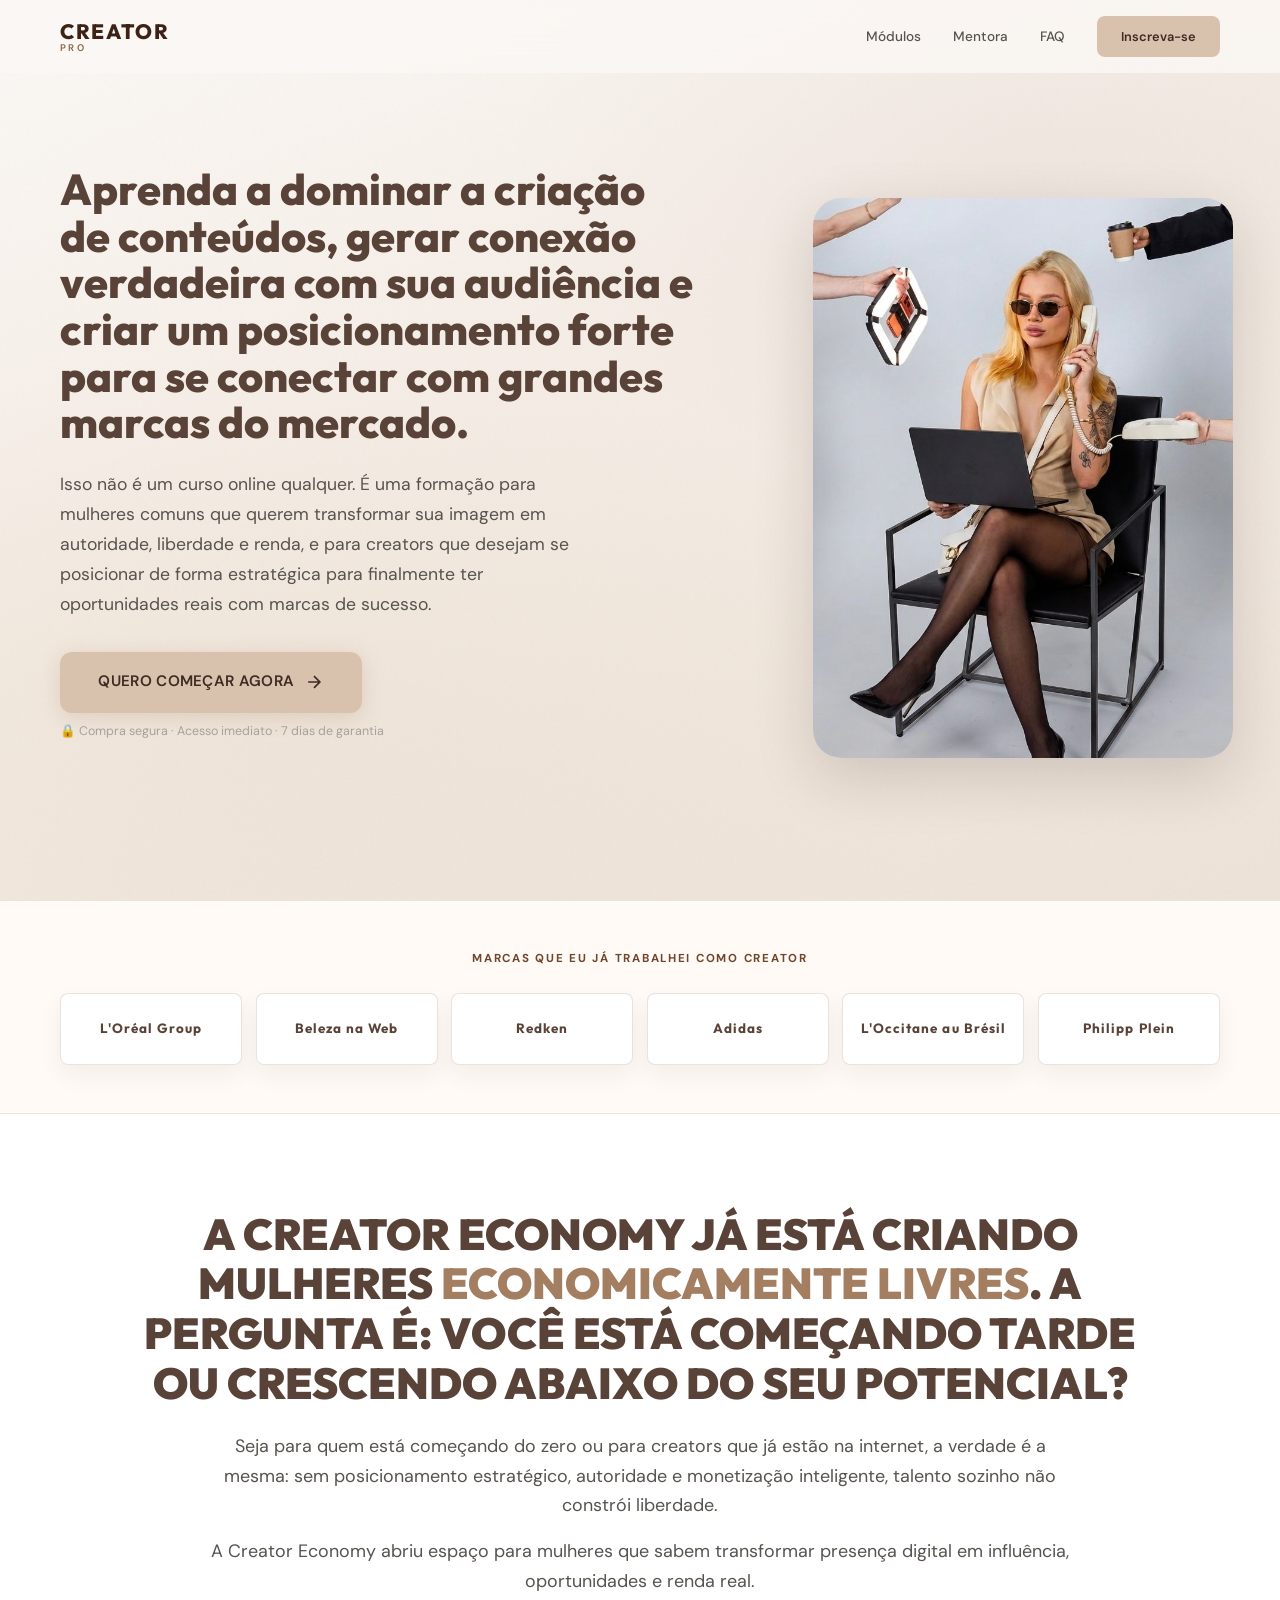
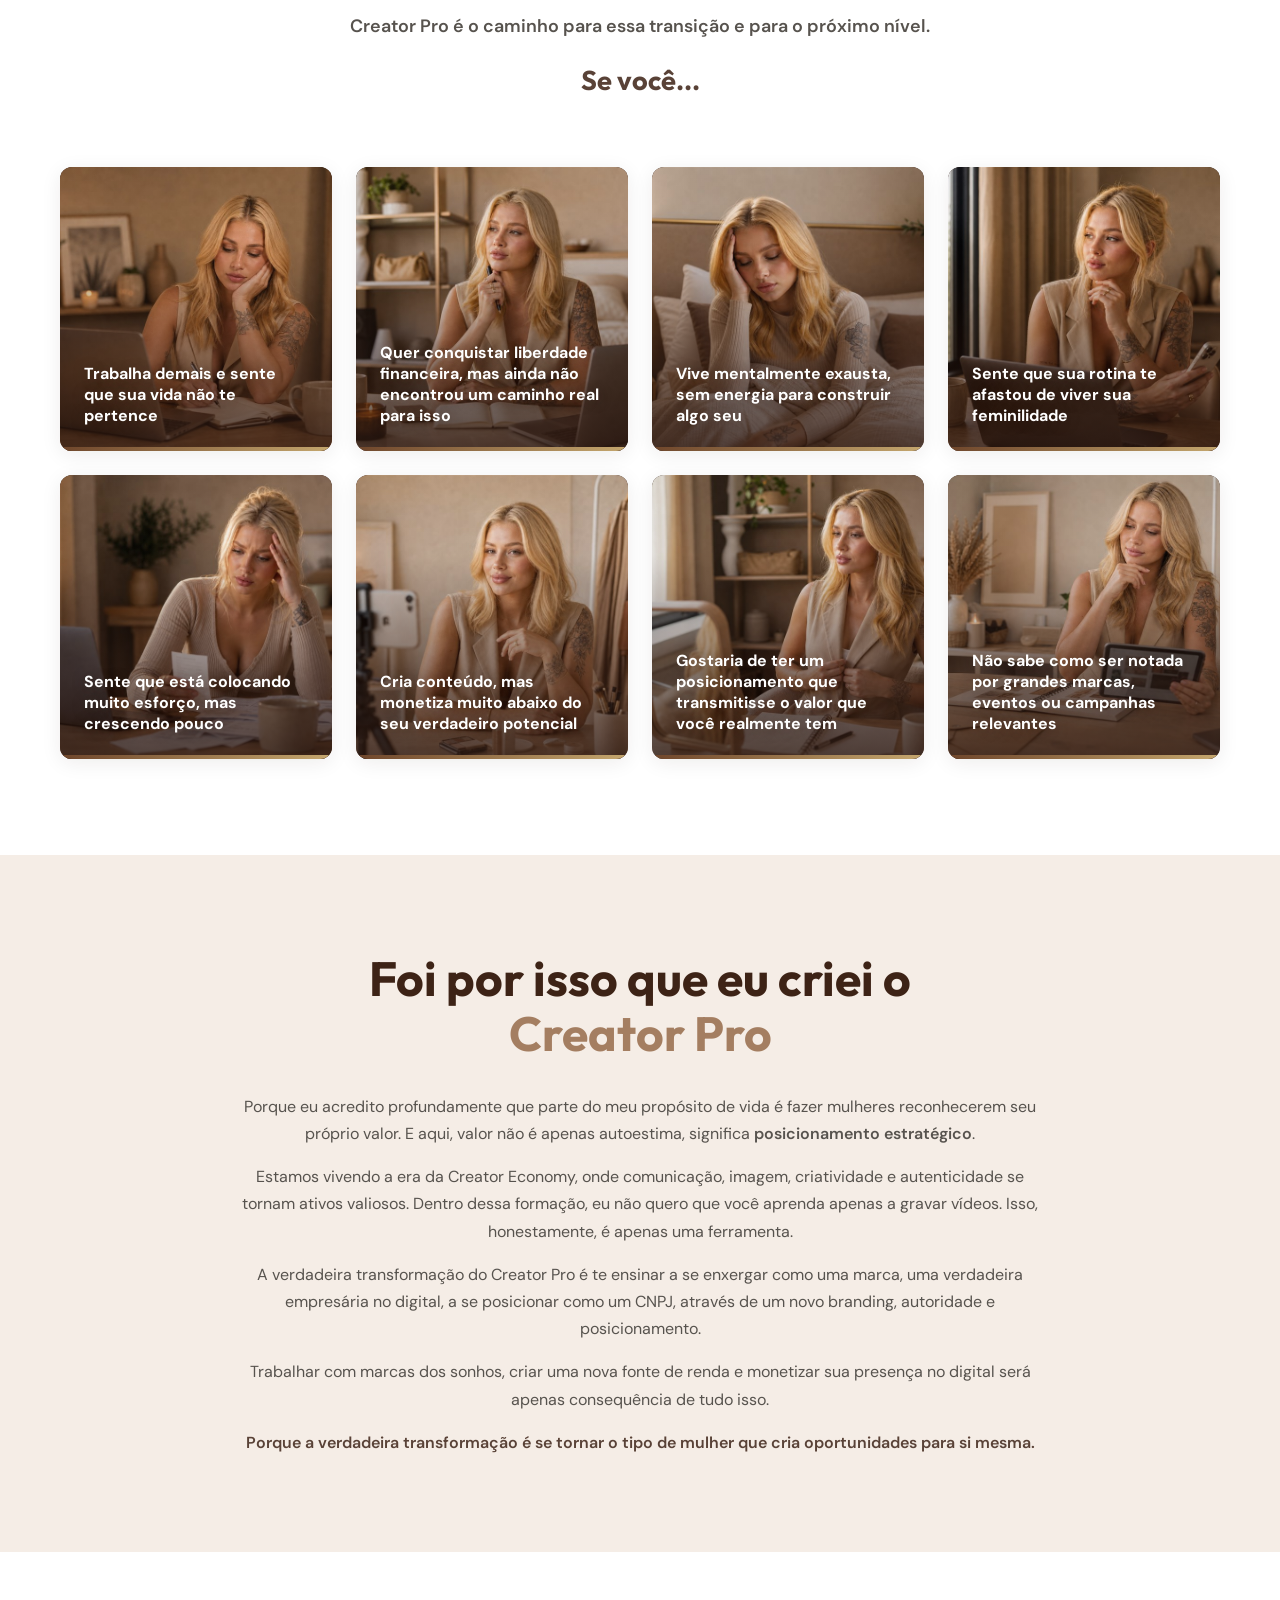
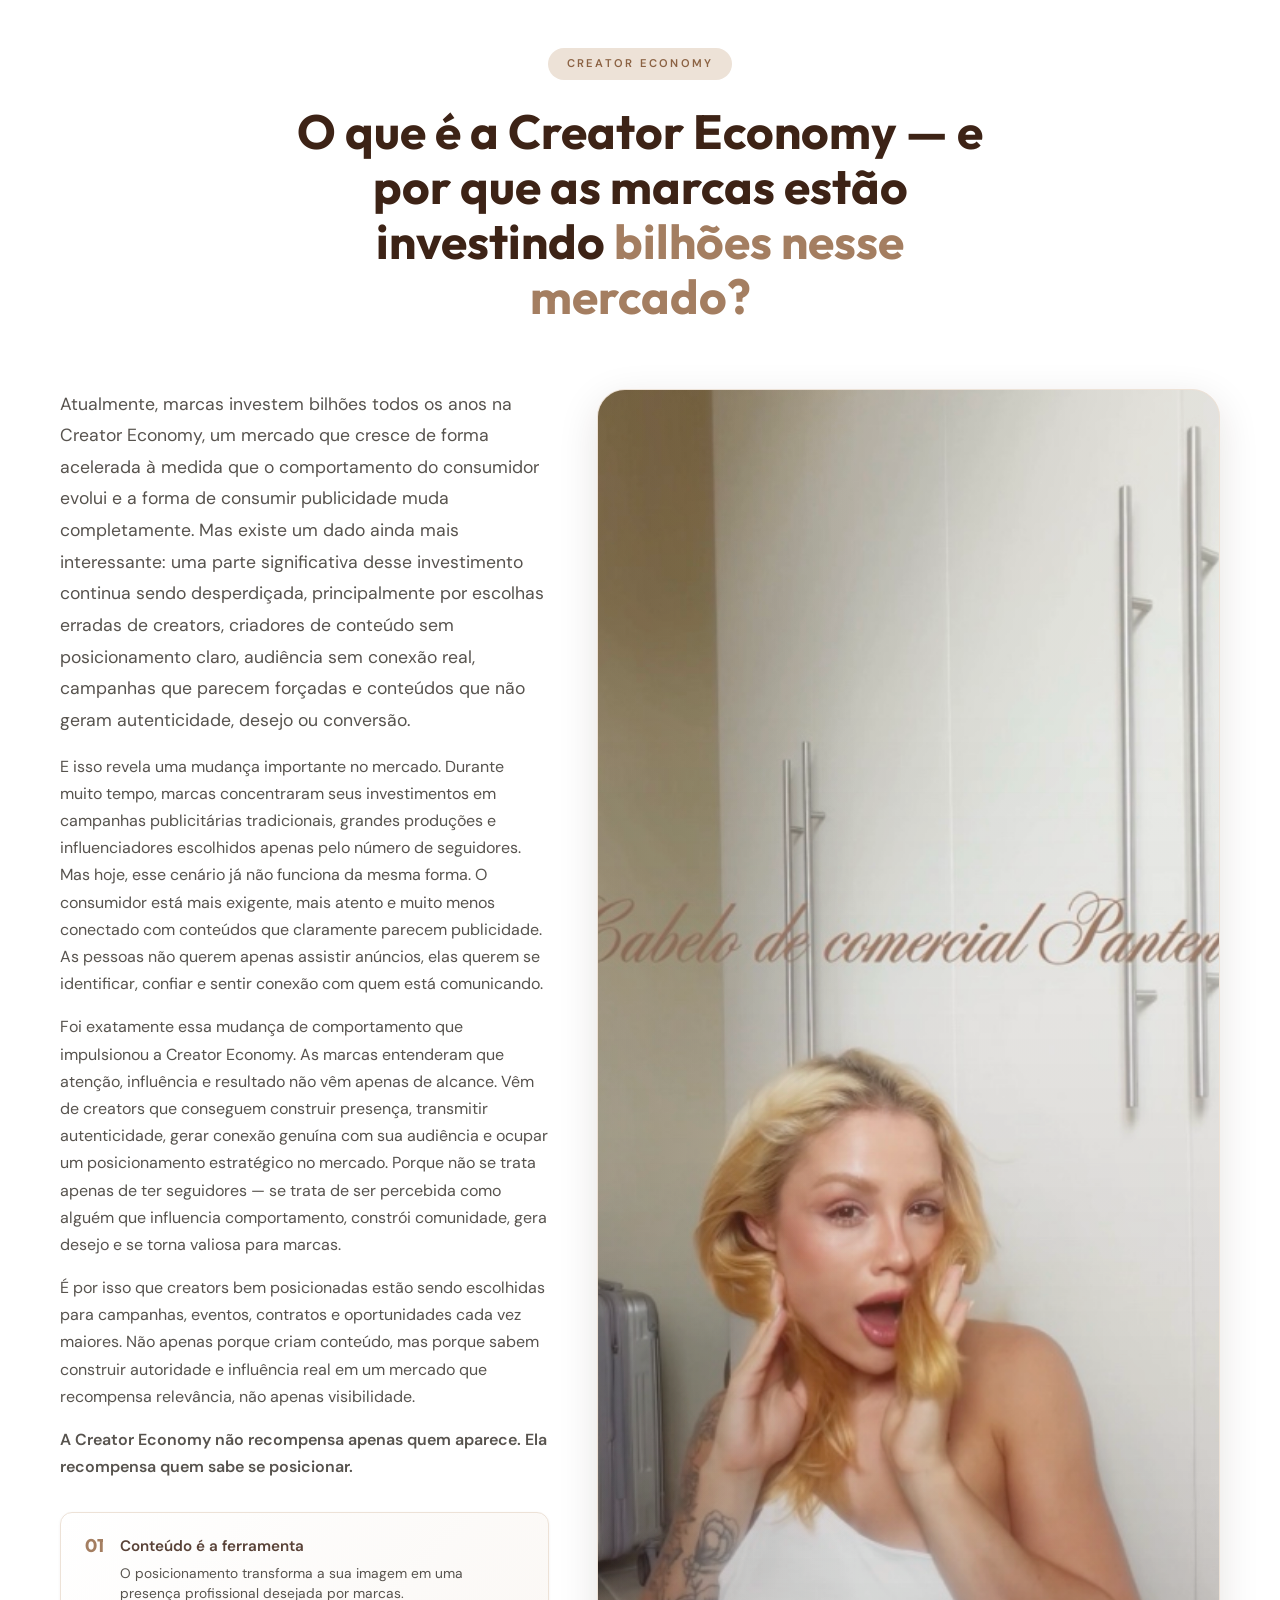
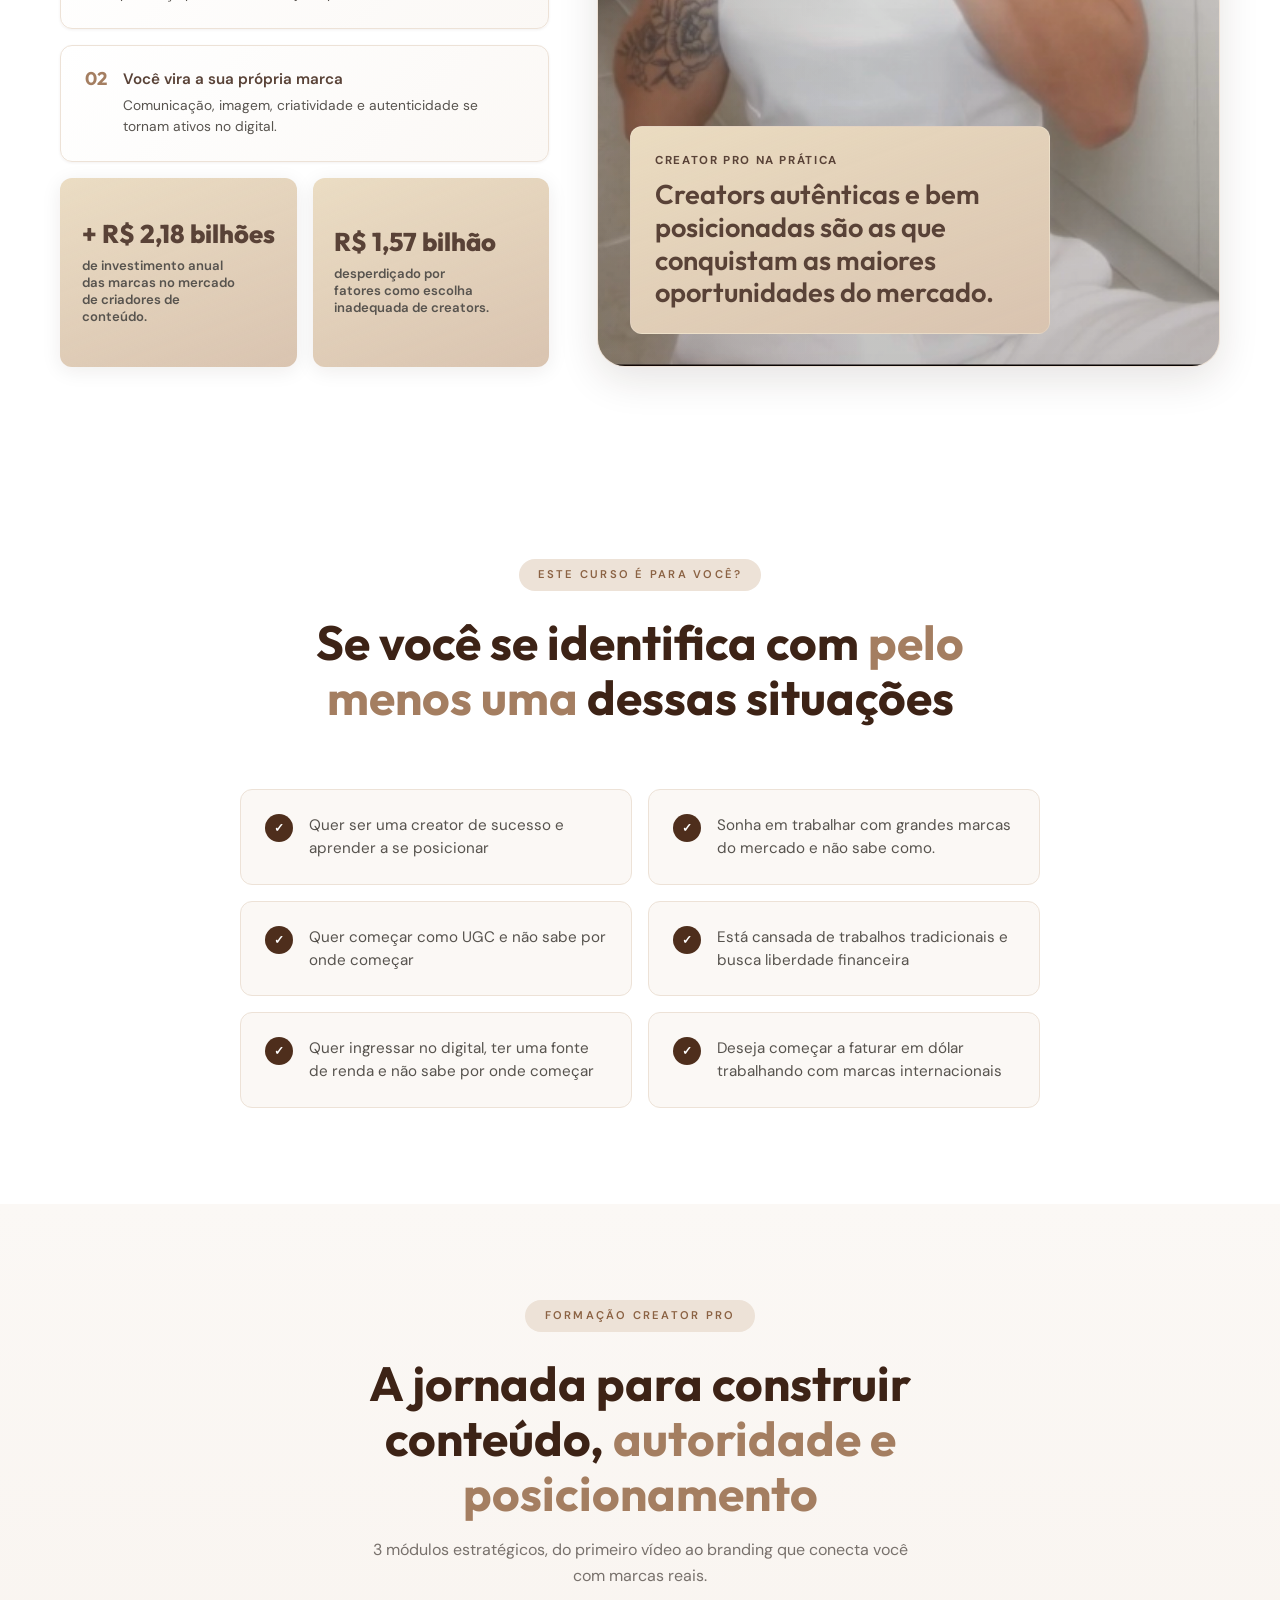
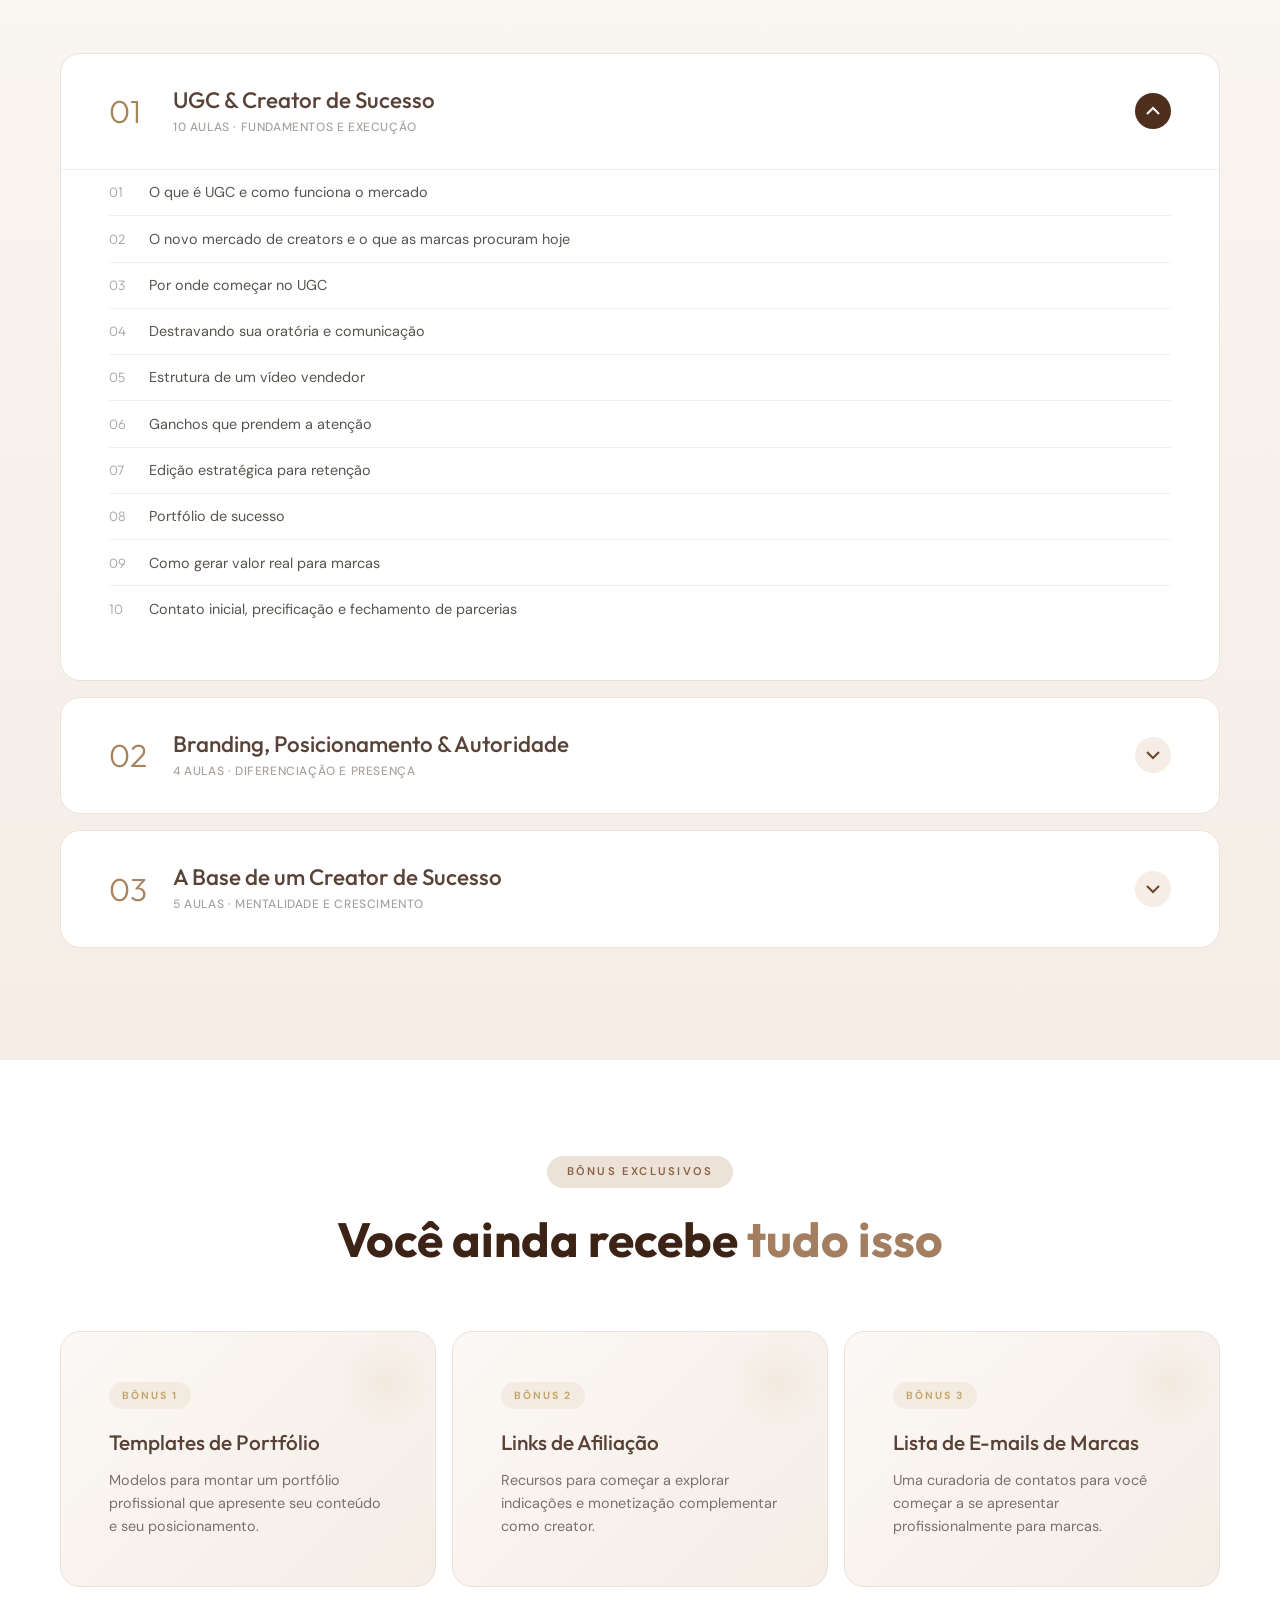
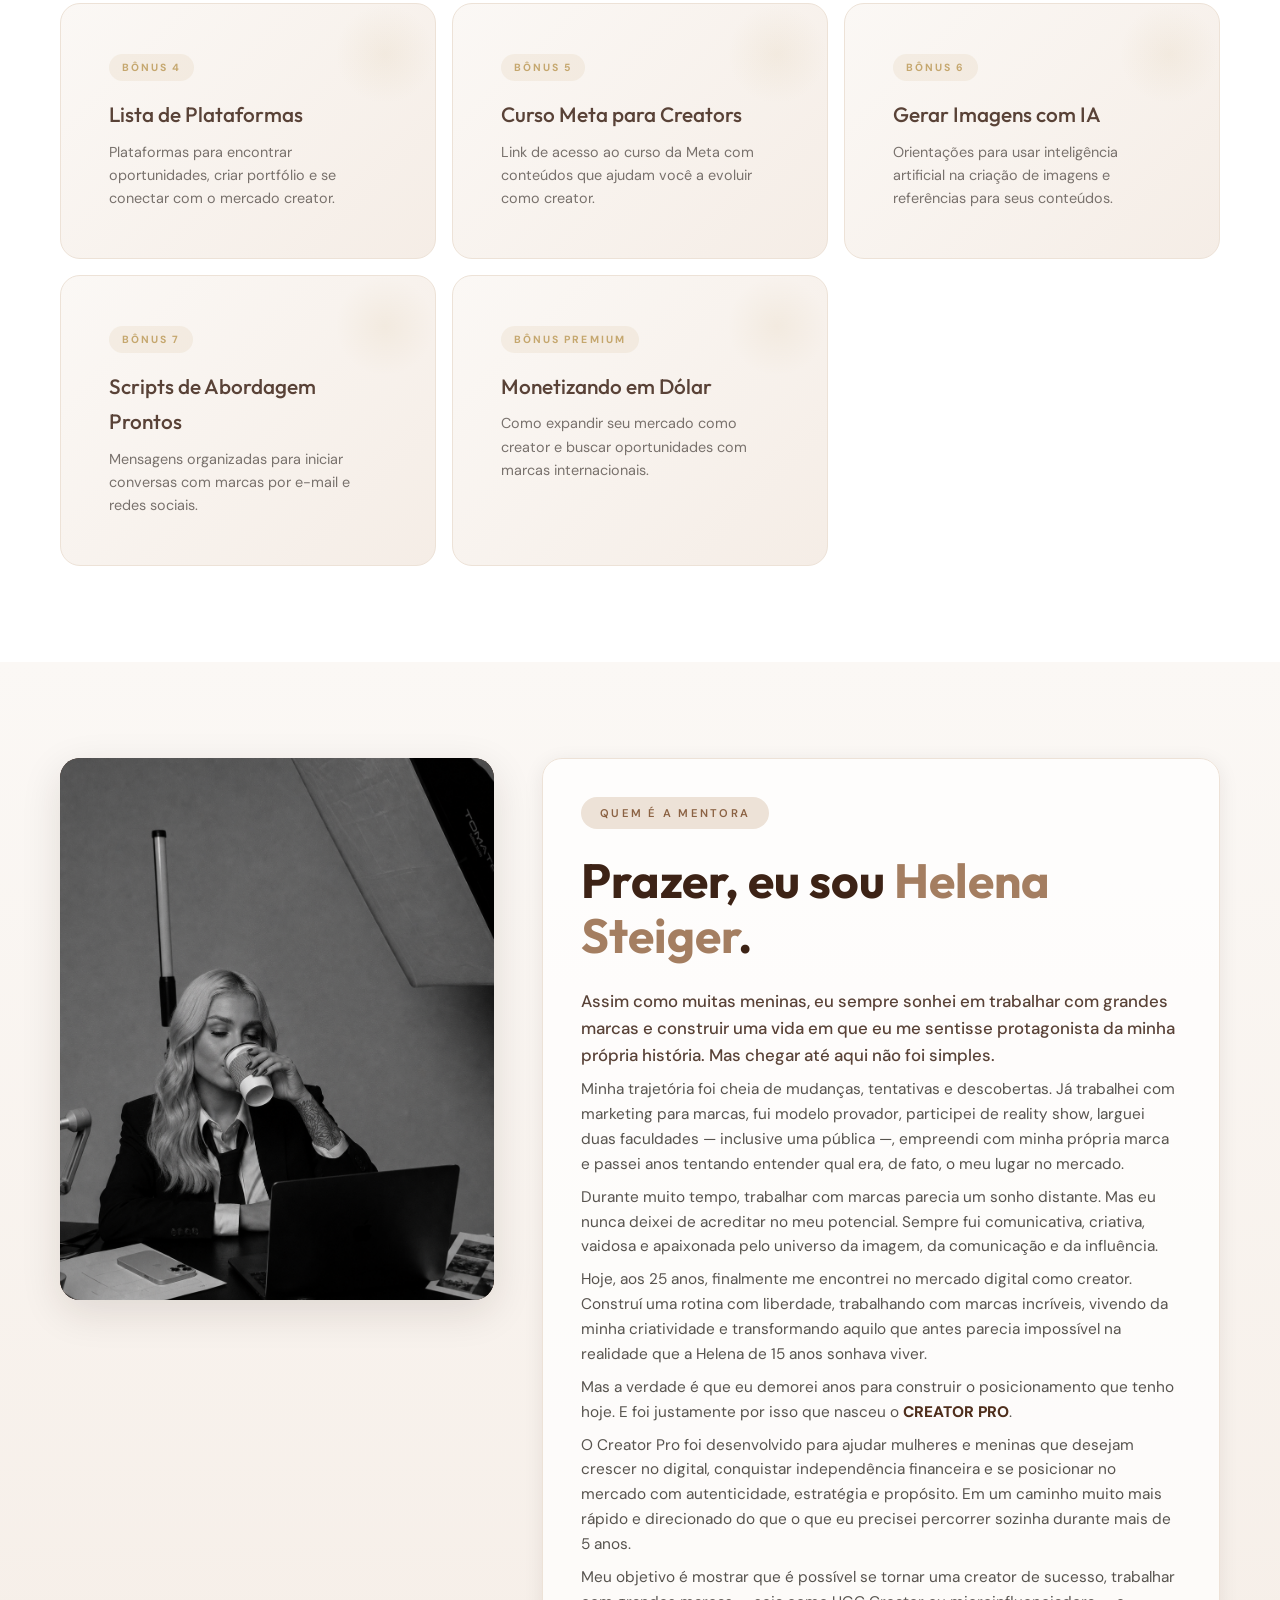
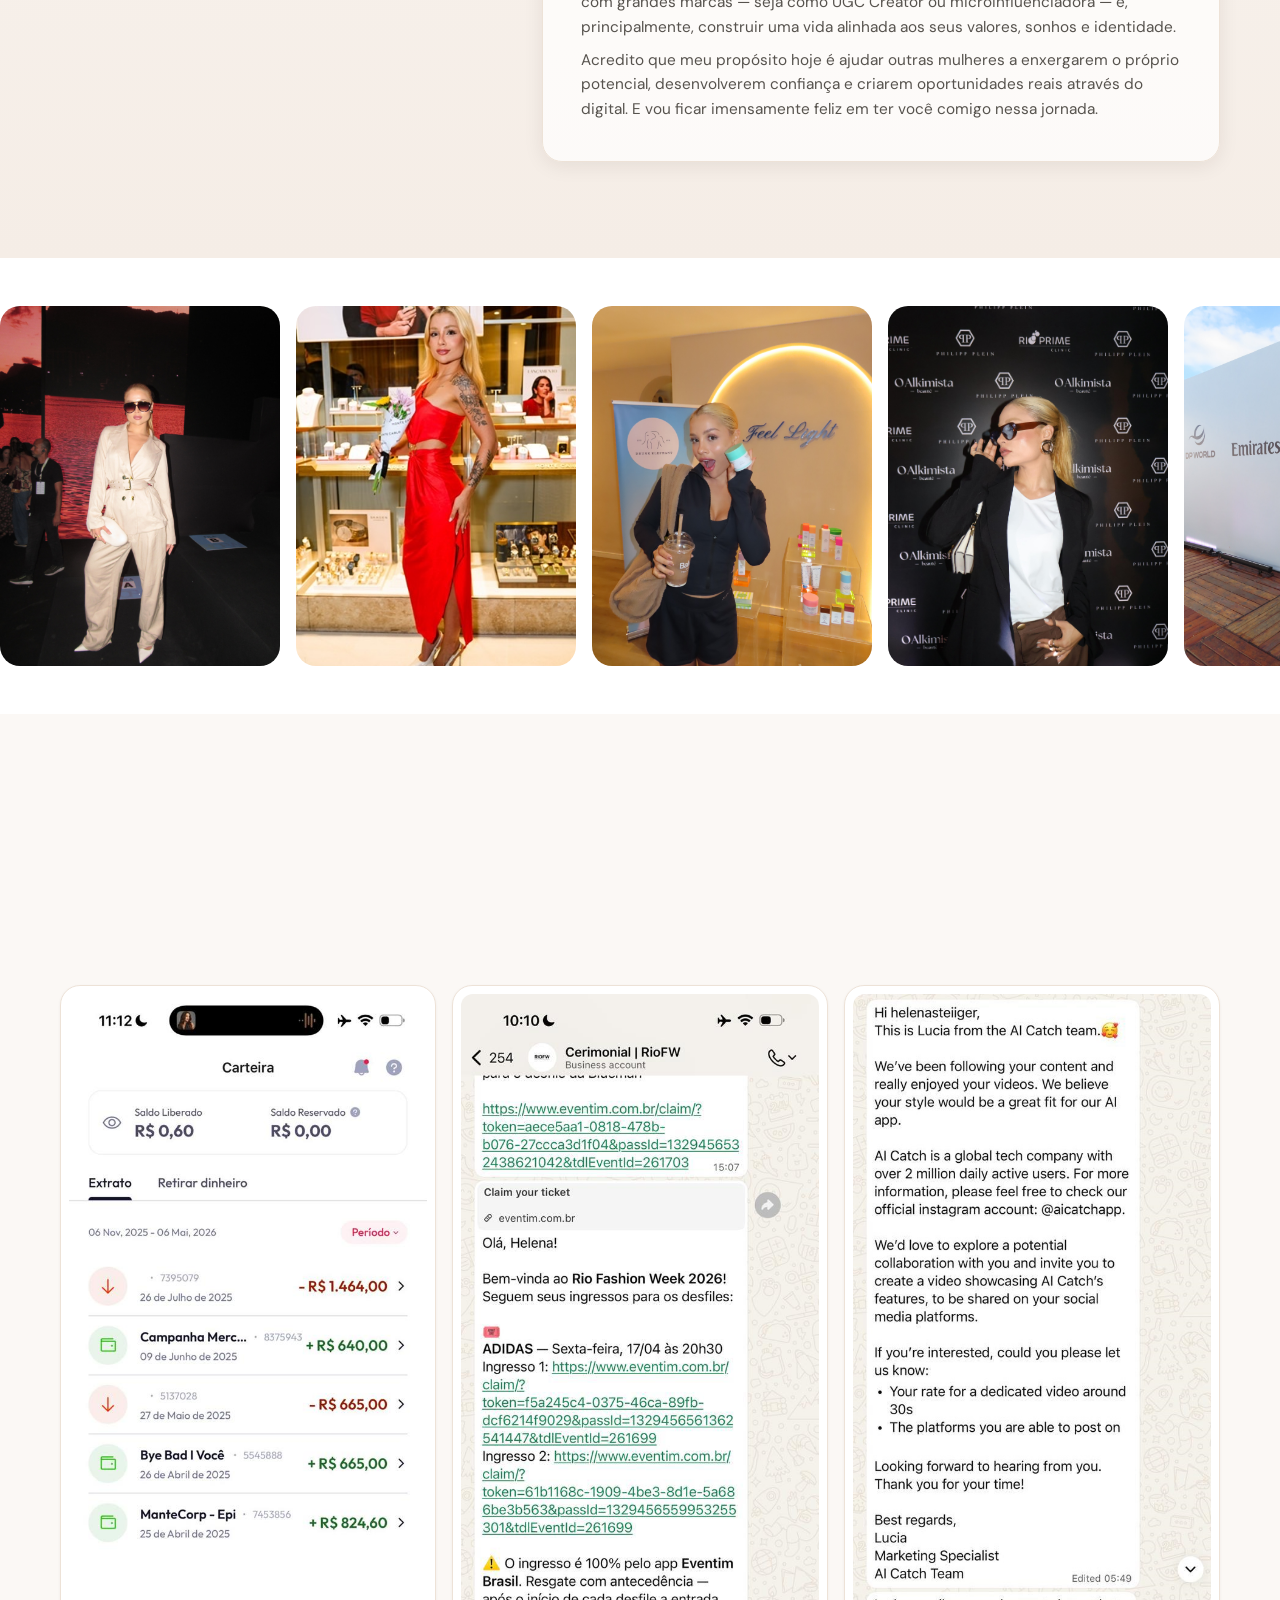
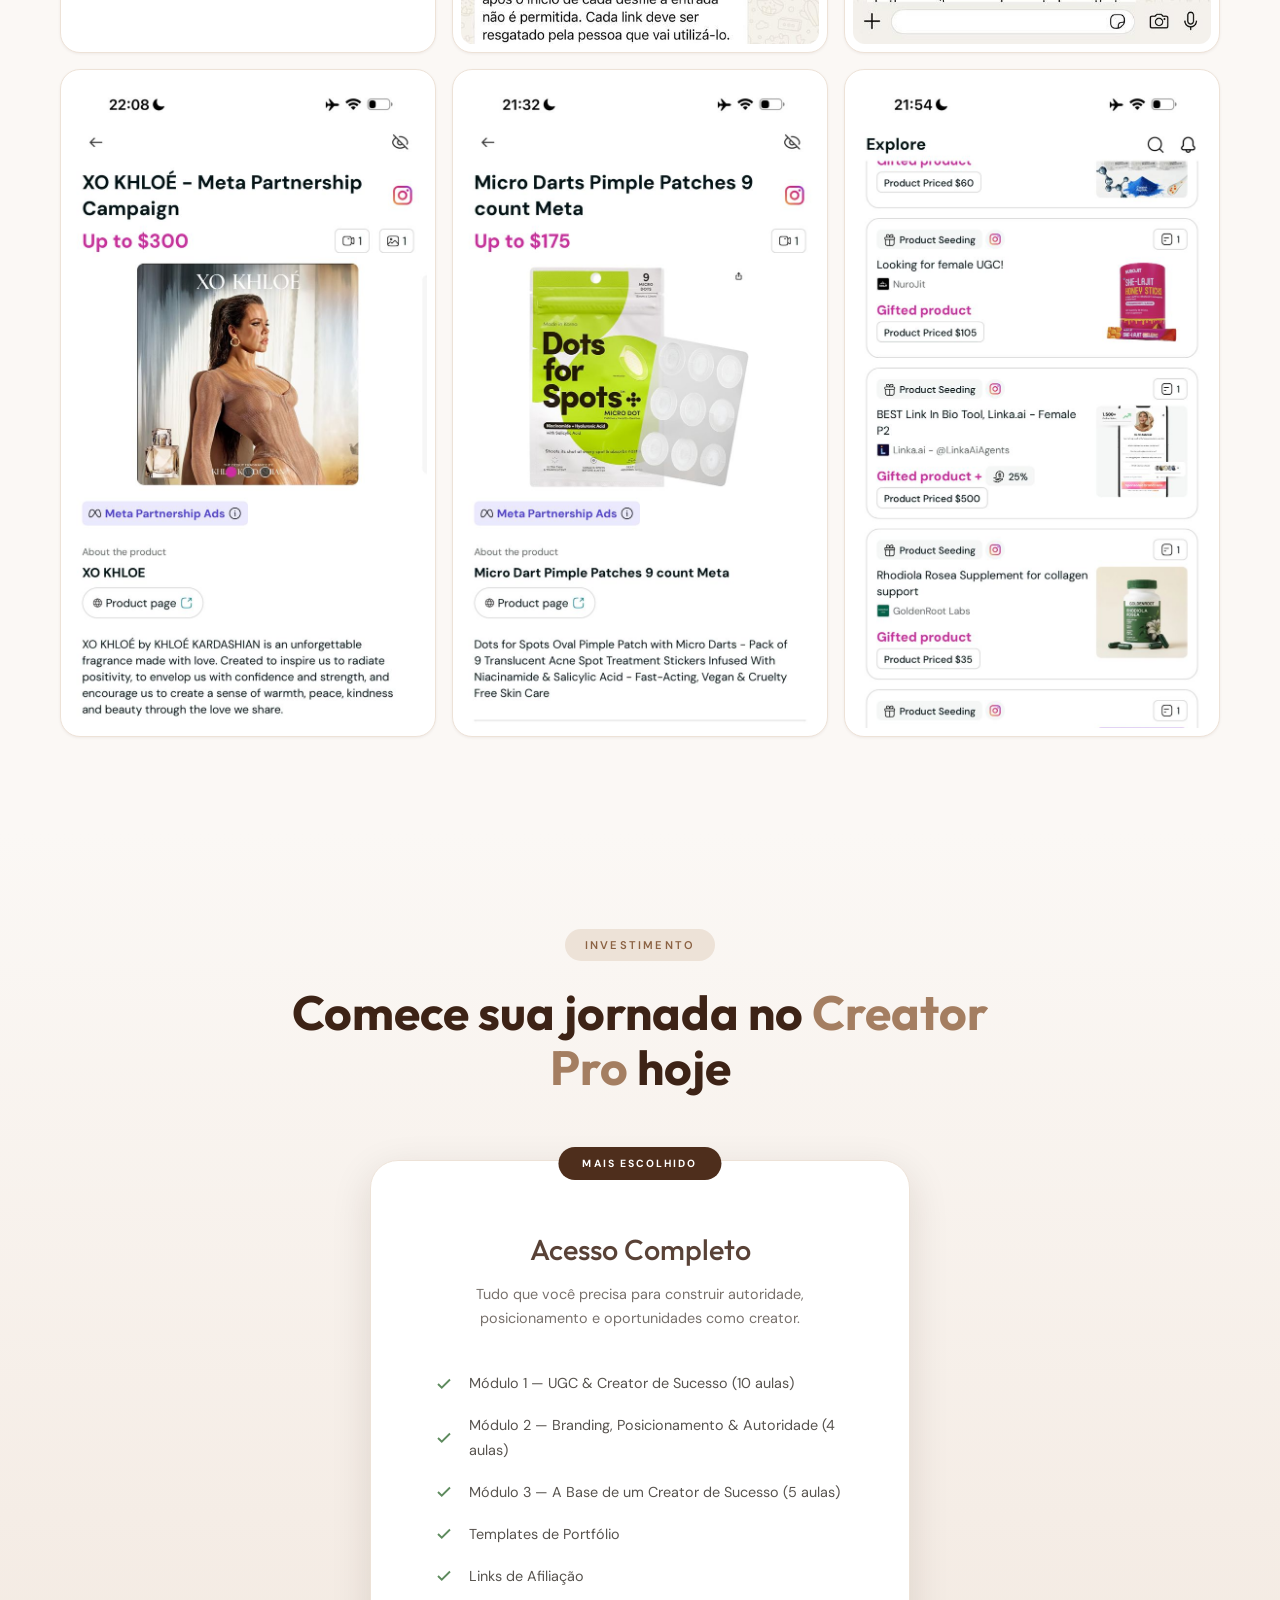
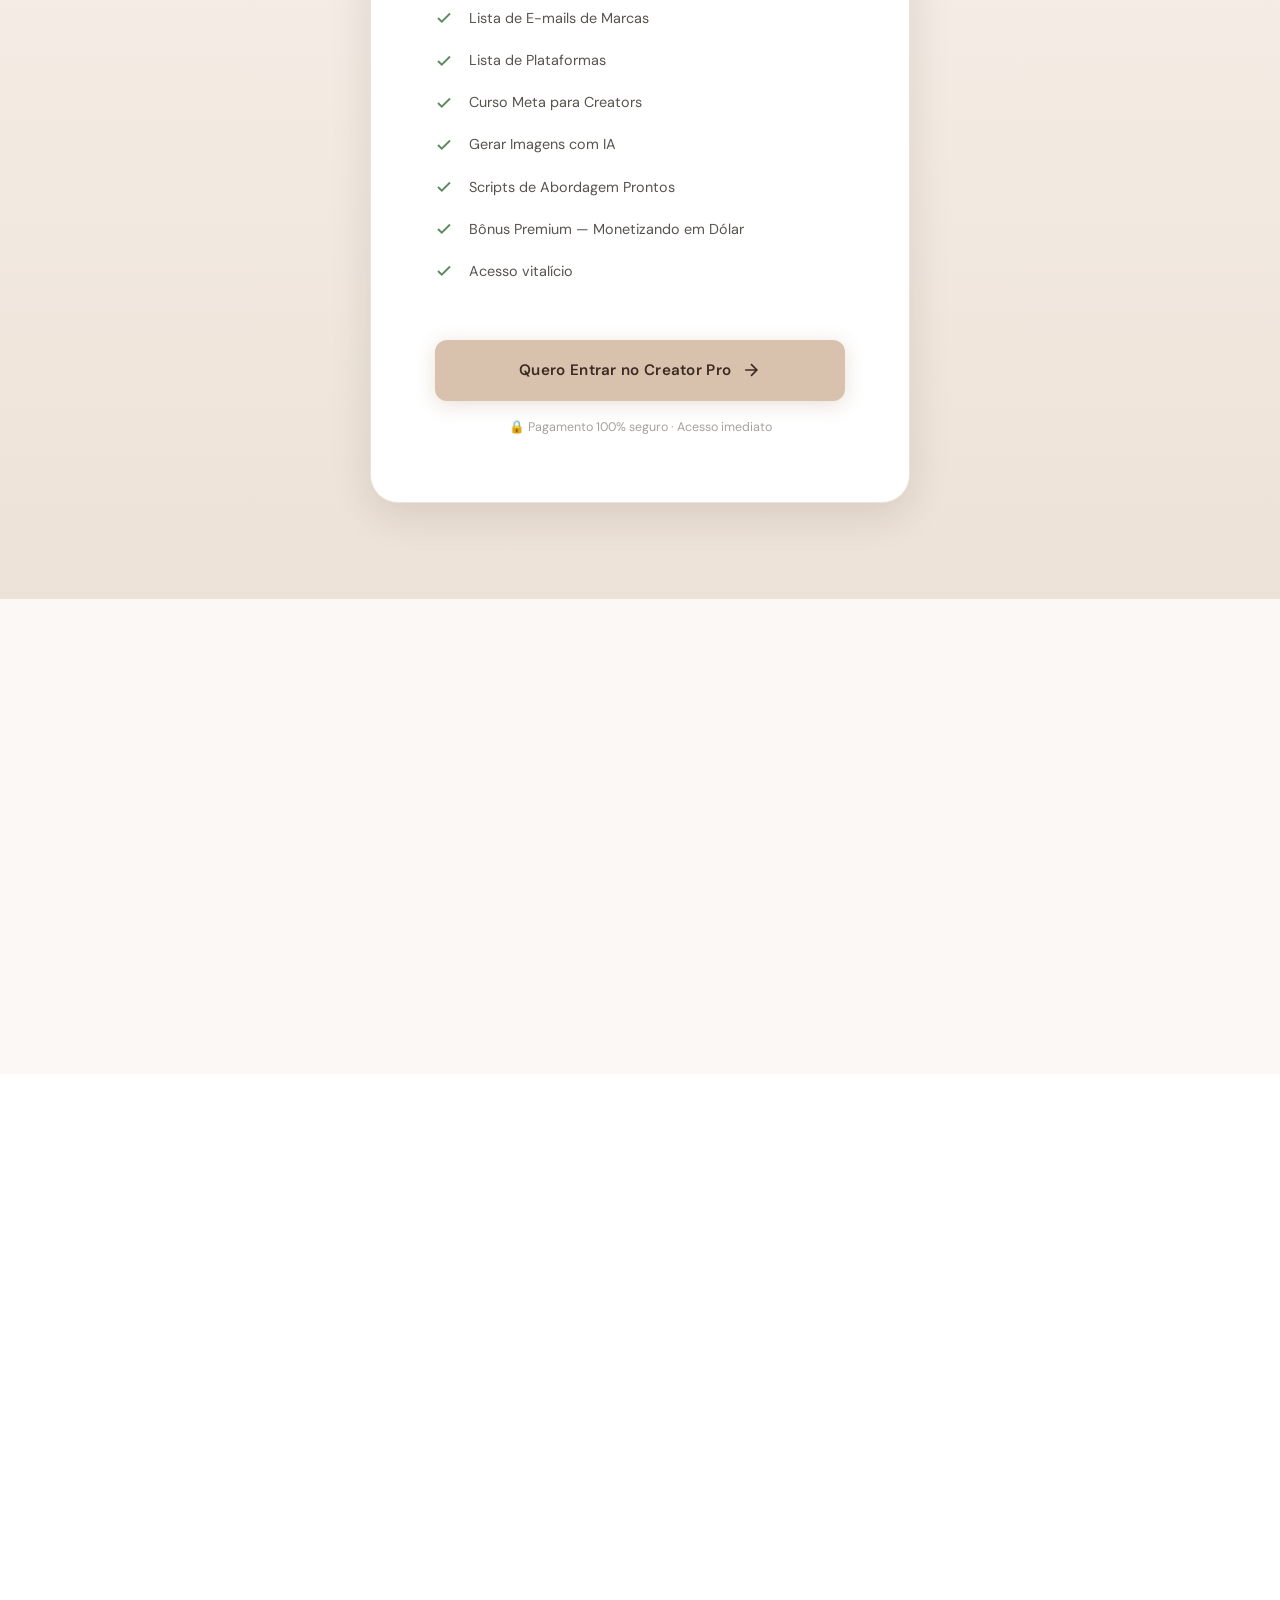
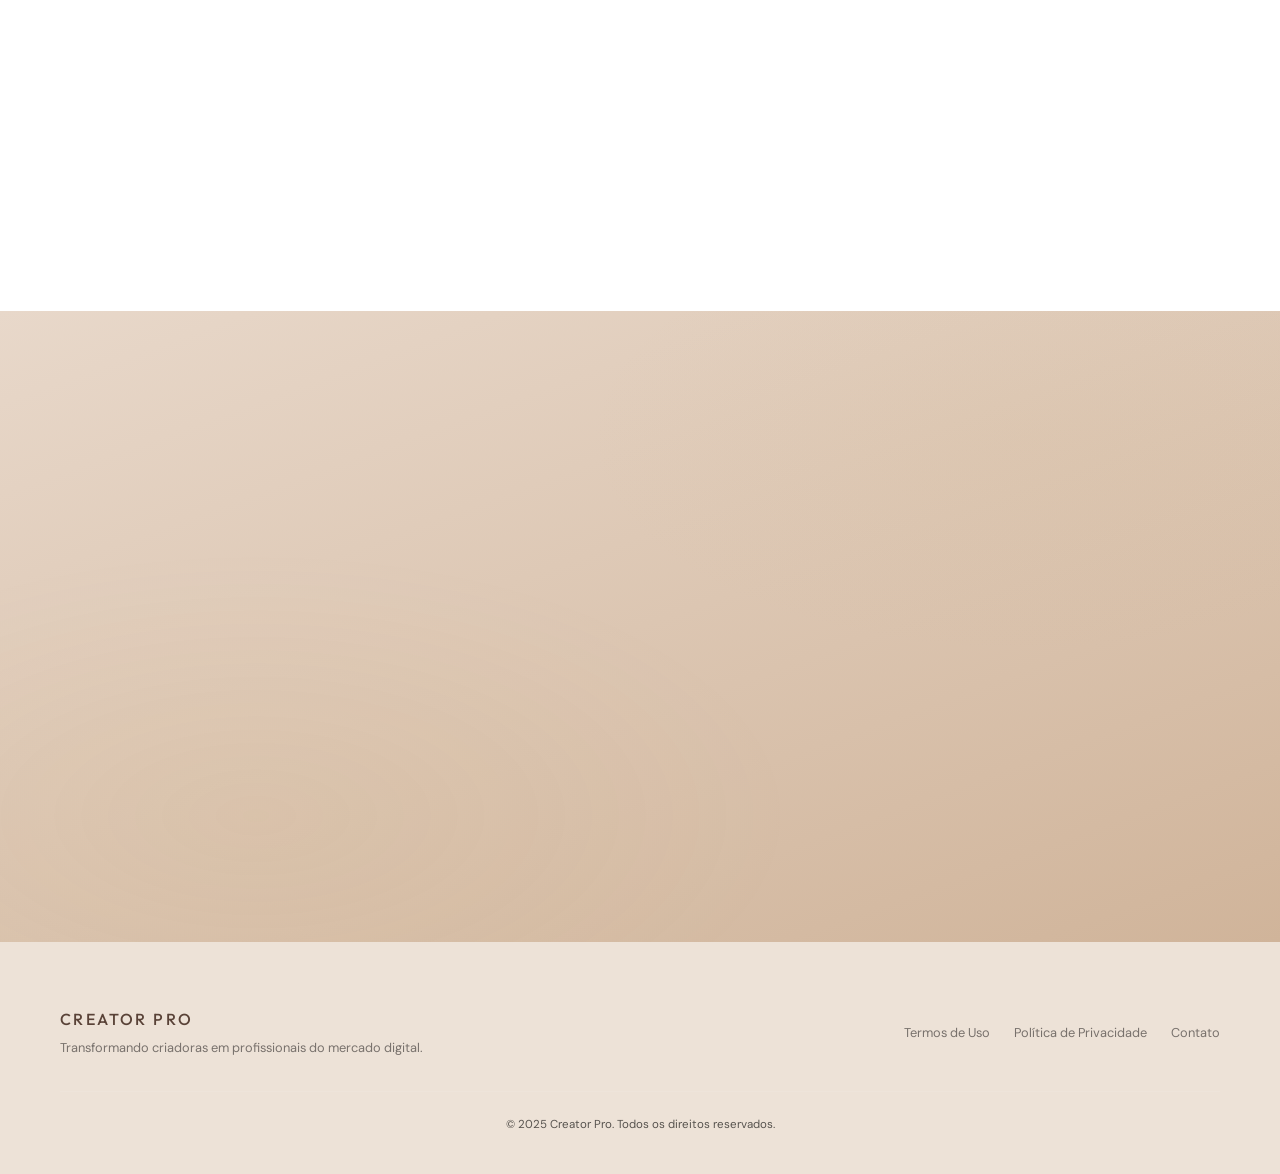
==== commit 01bf559e: "Ajusta CTA final e FAQ" ====
--- a/index.html
+++ b/index.html
@@ -638,7 +638,7 @@
             <div class="faq__list" data-animate="fade-up">
                 <div class="faq__item">
                     <button class="faq__question" aria-expanded="false">
-                        <span>Preciso ter muitos seguidores para trabalhar com UGC?</span>
+                        <span>Preciso ter muitos seguidores para trabalhar como Creator?</span>
                         <svg class="faq__icon" width="20" height="20" viewBox="0 0 24 24" fill="none" stroke="currentColor" stroke-width="2"><path d="M6 9l6 6 6-6"/></svg>
                     </button>
                     <div class="faq__answer">
@@ -700,7 +700,7 @@
     <section class="final-cta">
         <div class="container">
             <div class="final-cta__content" data-animate="fade-up">
-                <h2 class="final-cta__title">O mercado já mudou. Agora é a sua vez de mudar com ele.</h2>
+                <h2 class="final-cta__title">O mercado já mudou. Agora é a sua vez de <em>mudar</em> com ele.</h2>
                 <p class="final-cta__text">
                     As marcas não estão mais procurando apenas alcance. Elas procuram creators com autenticidade, posicionamento e influência real.
                 </p>
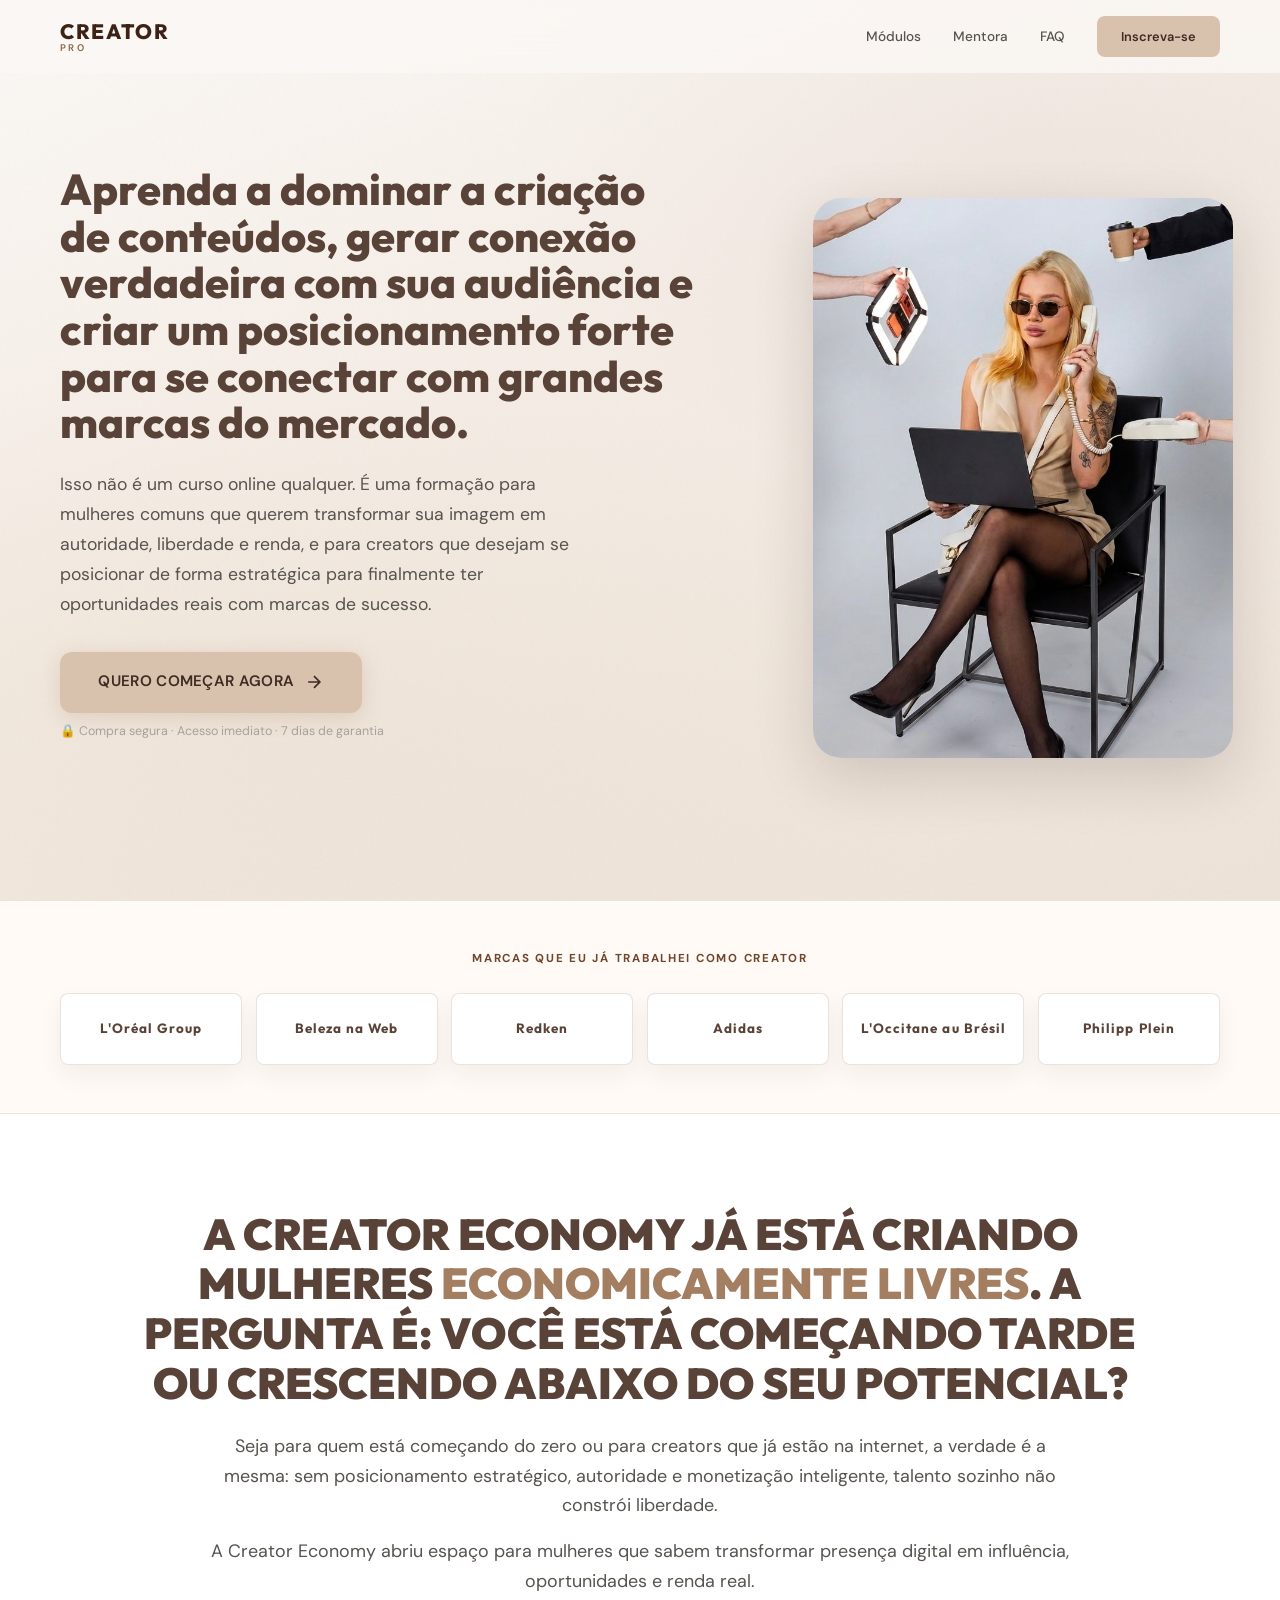
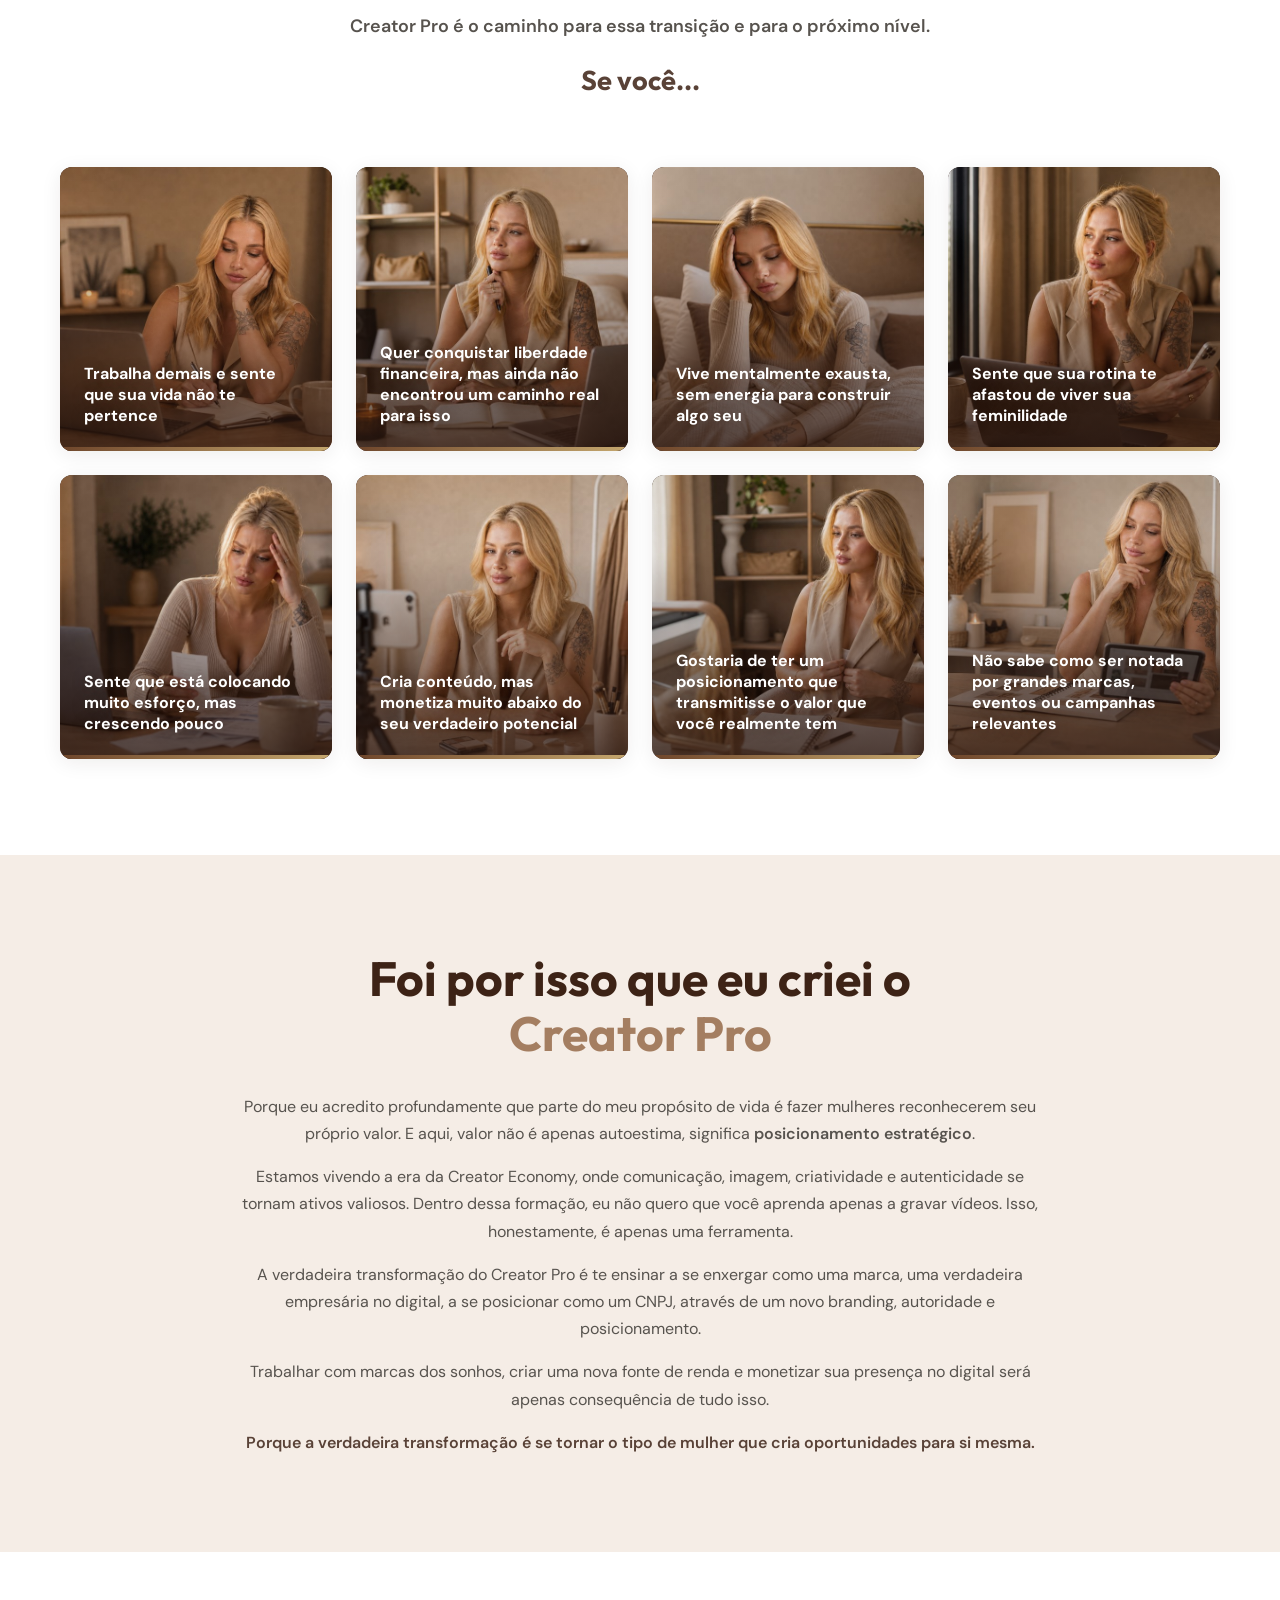
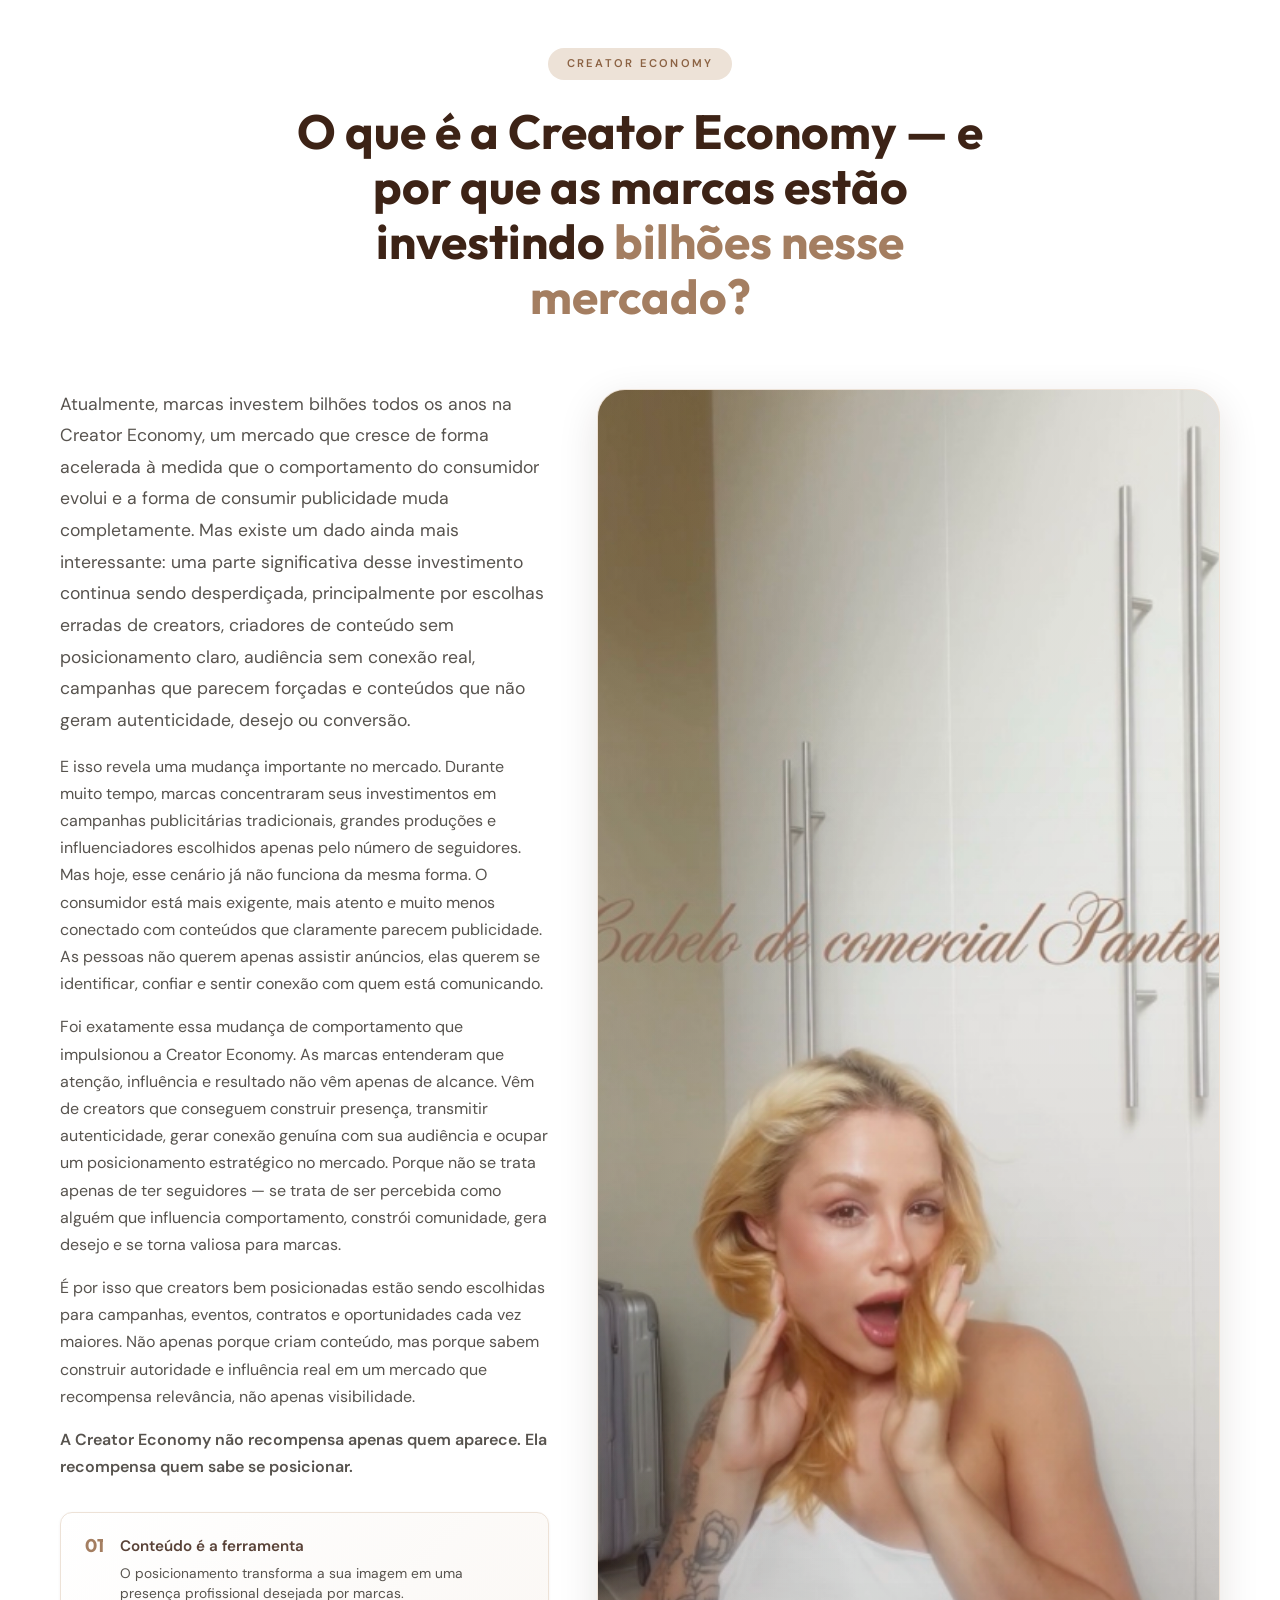
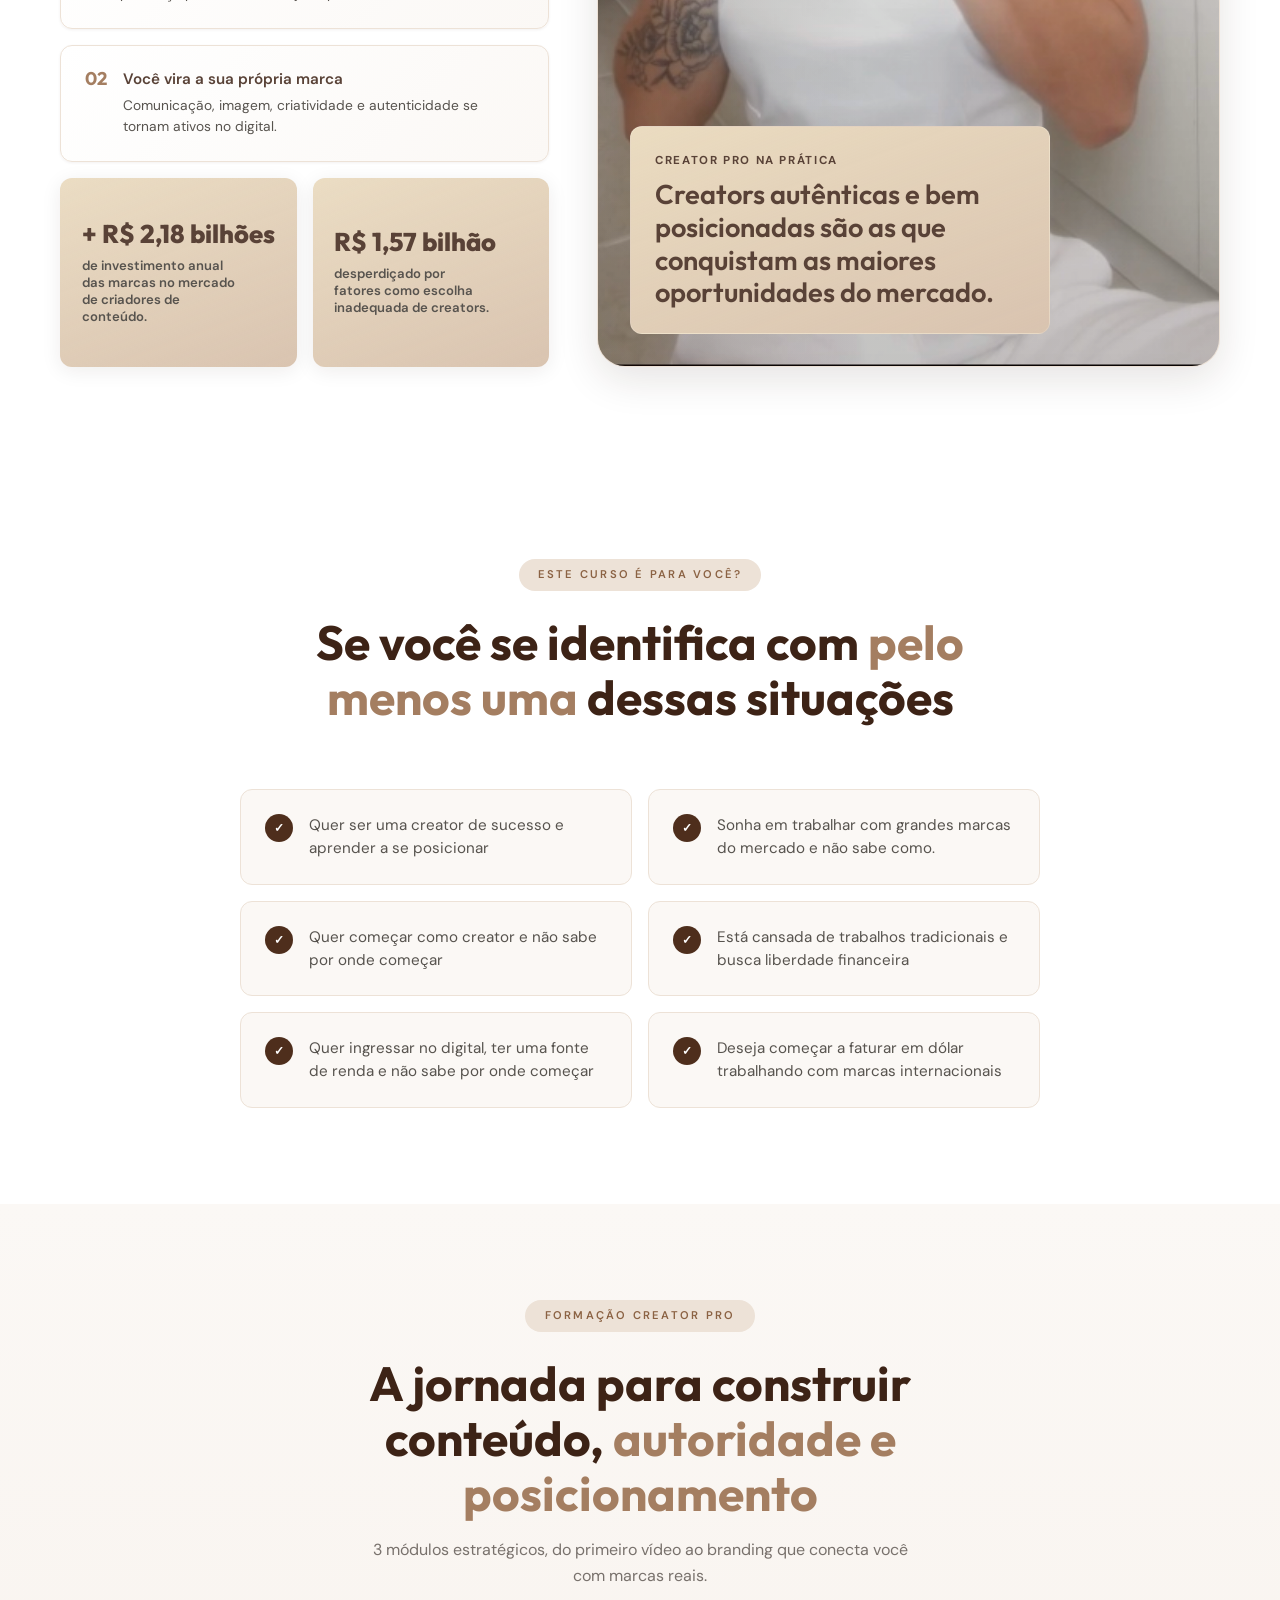
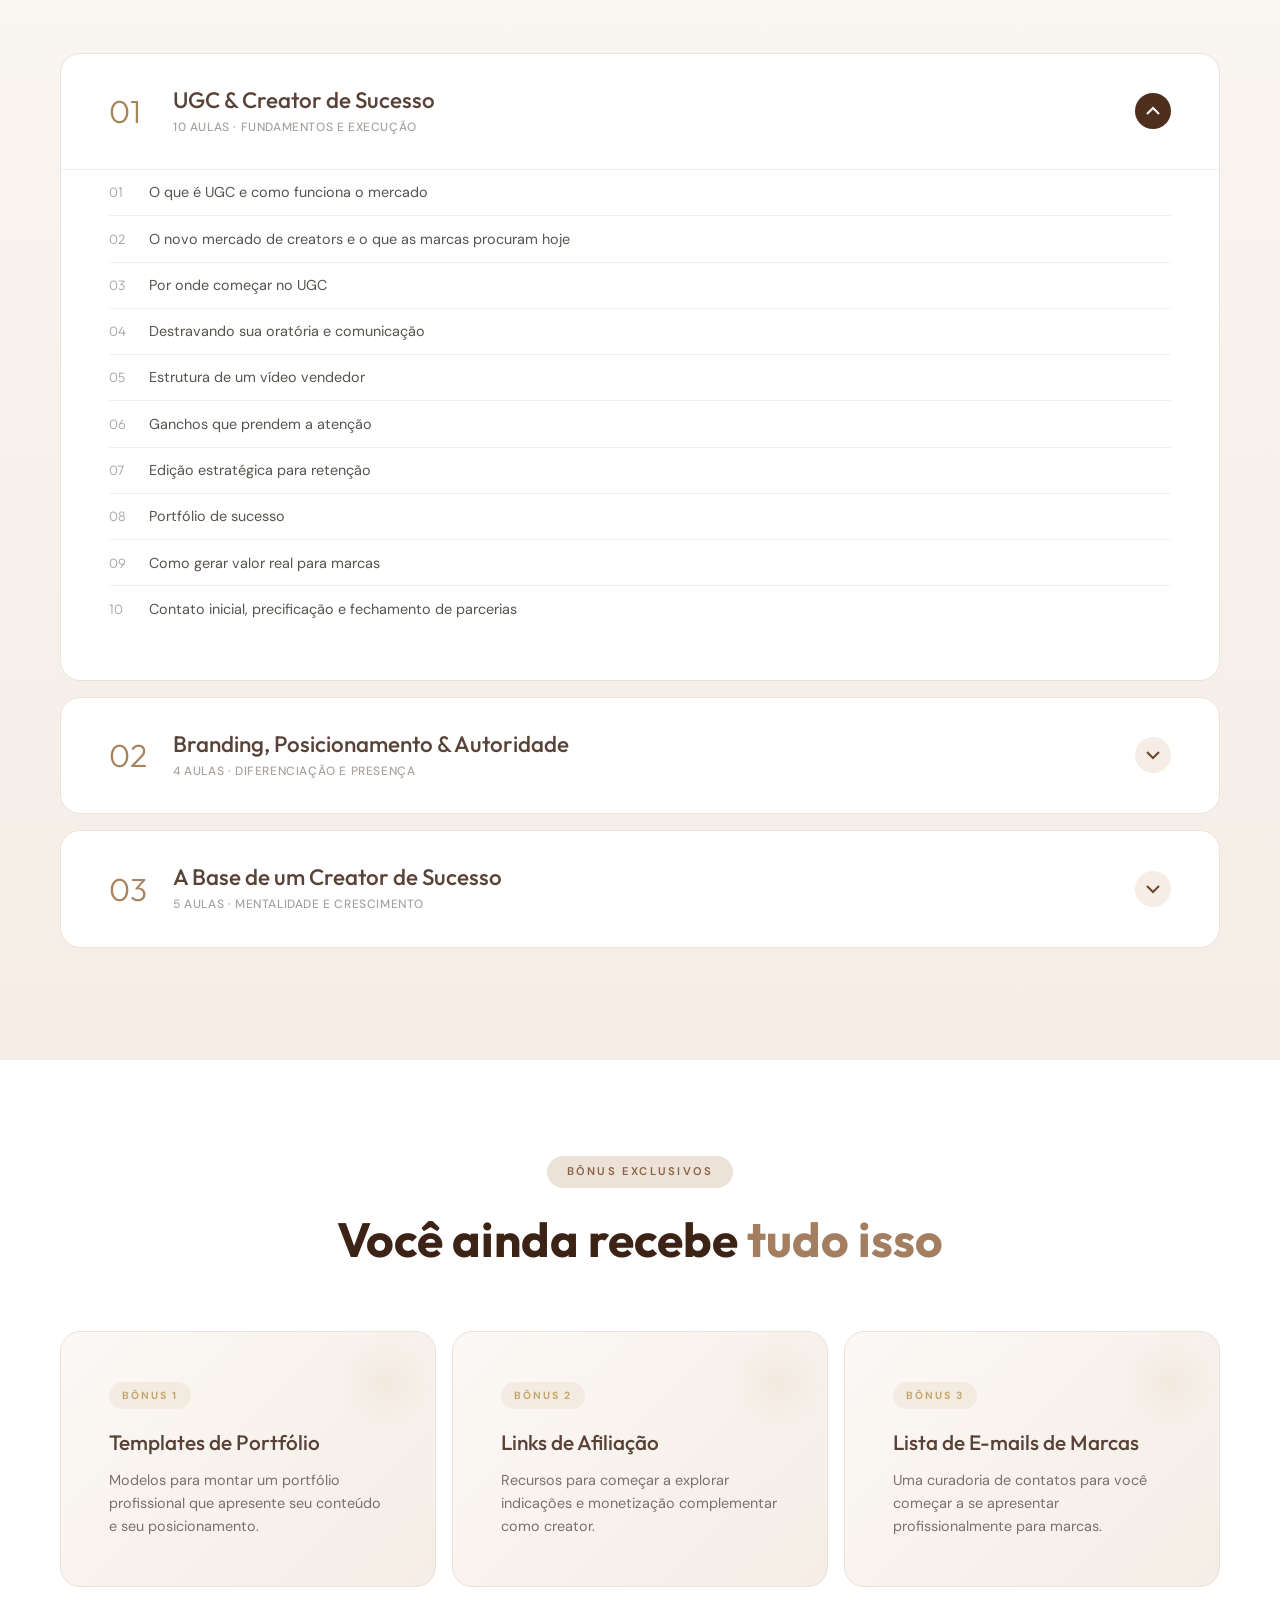
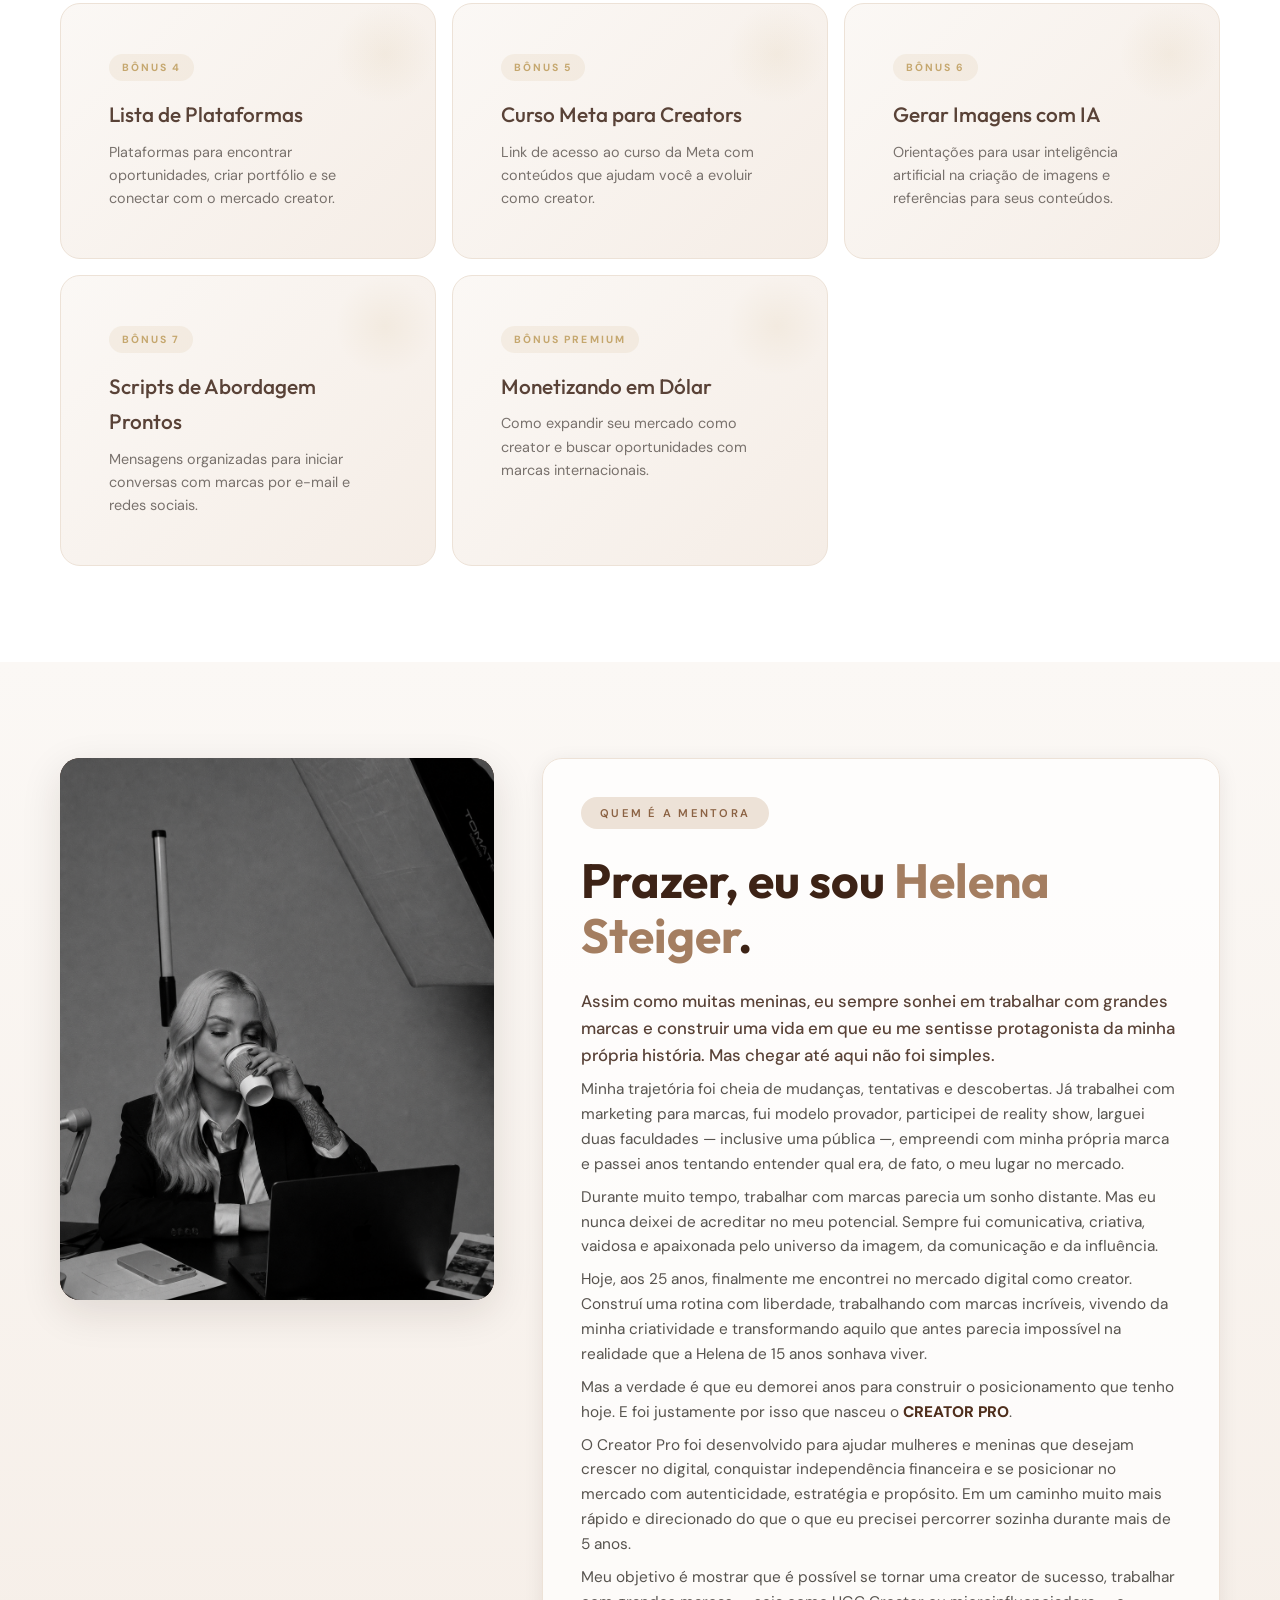
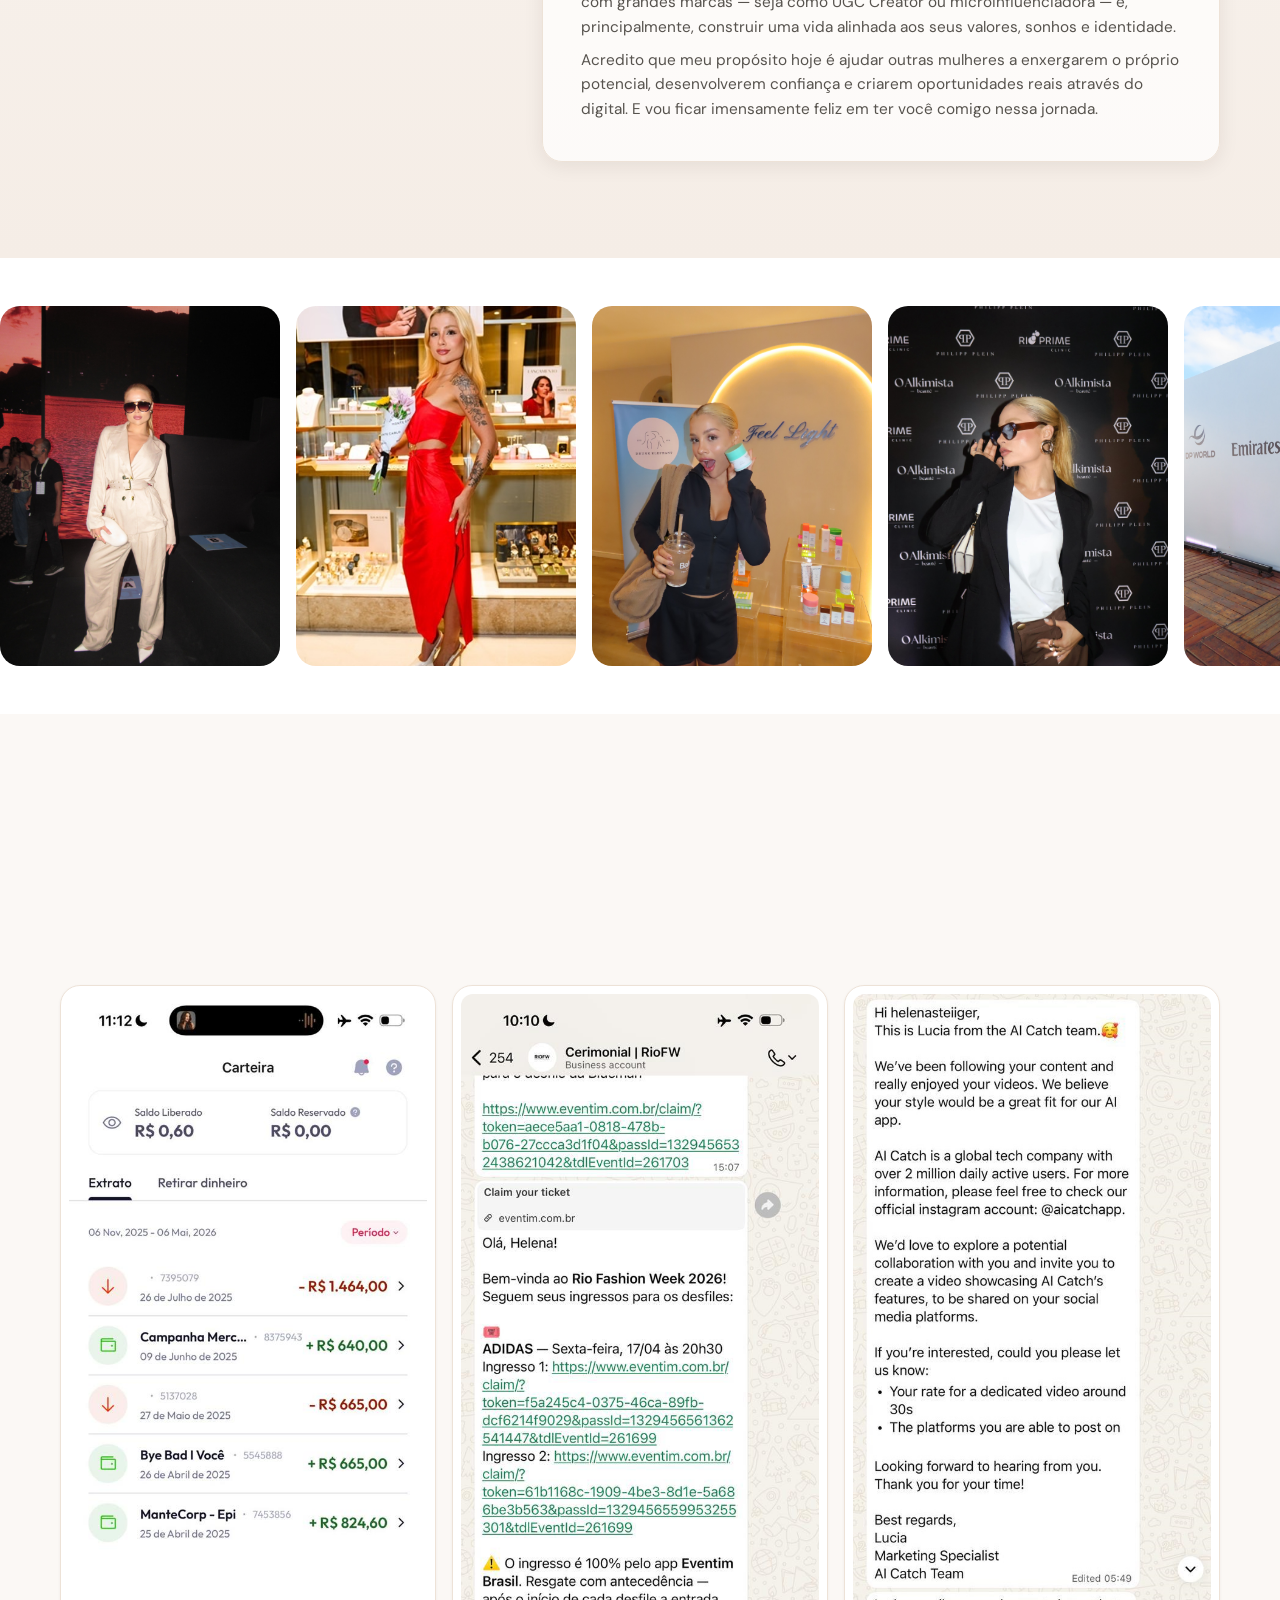
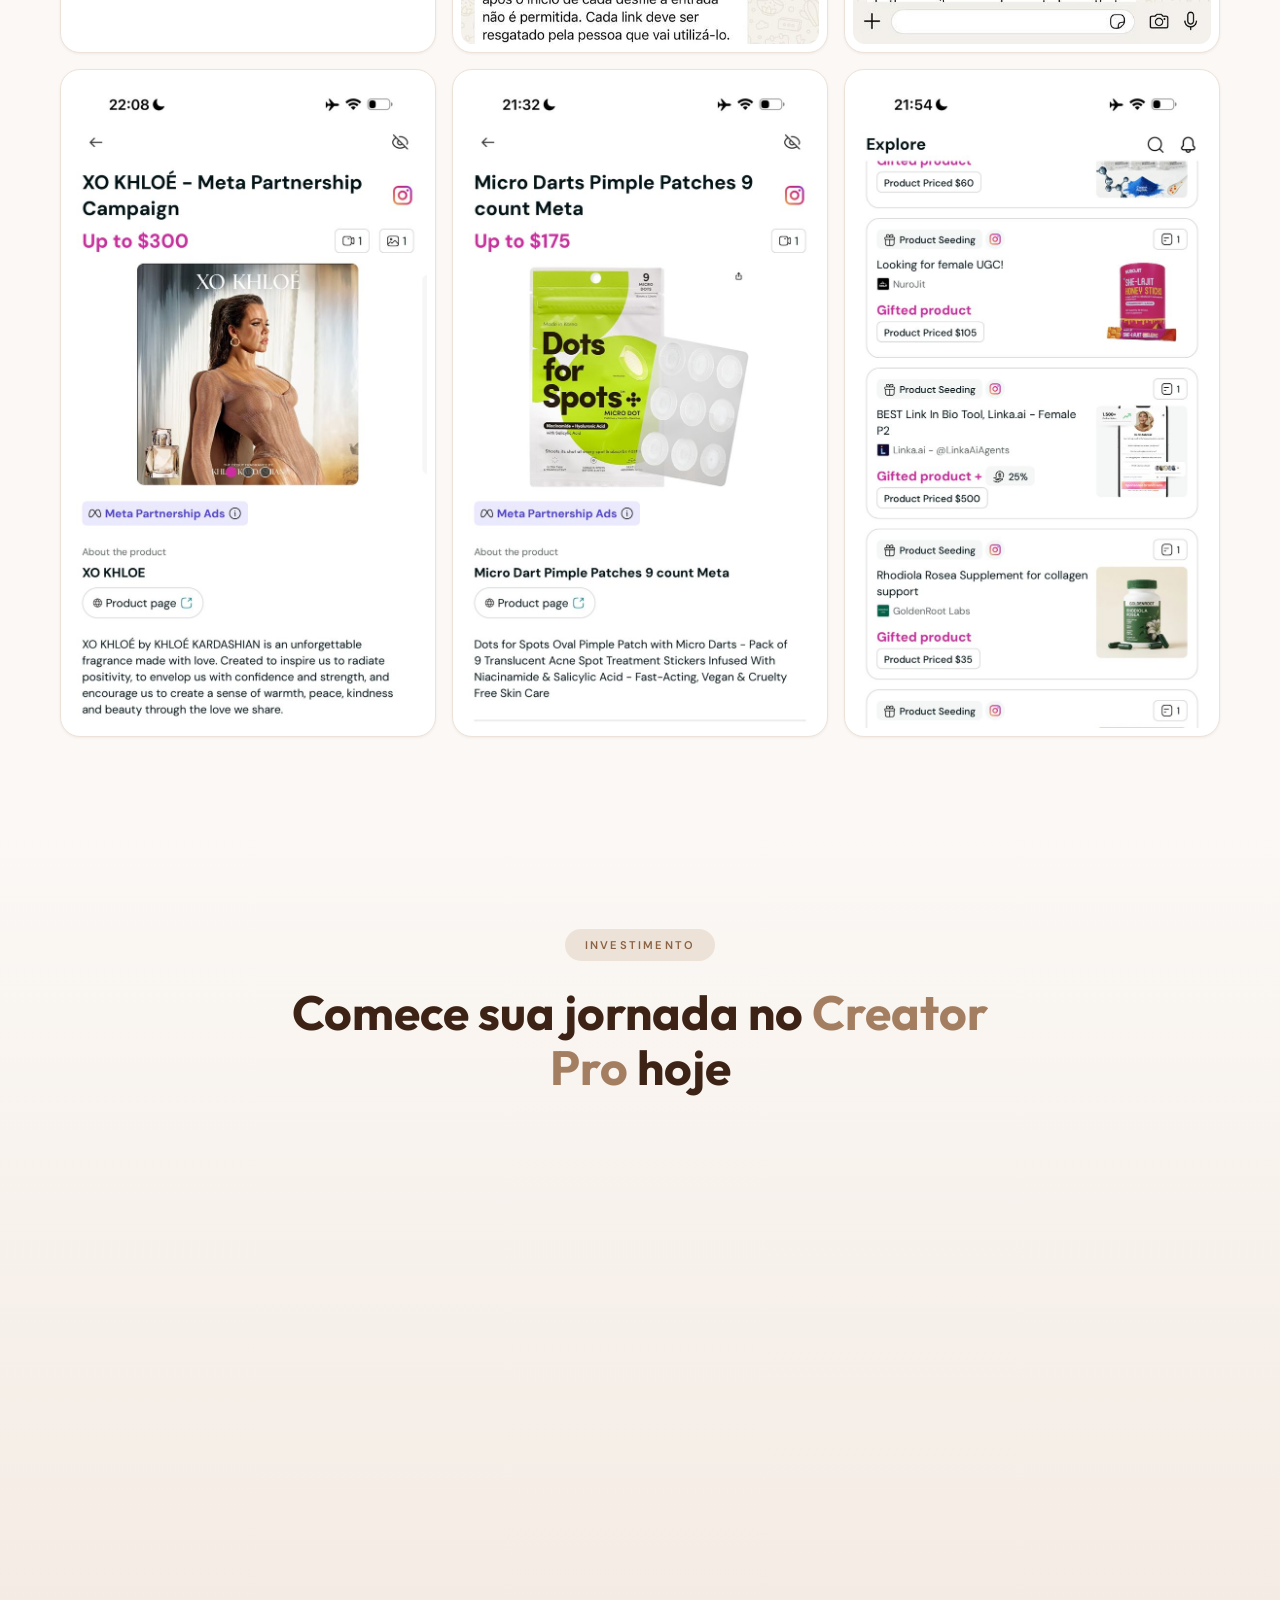
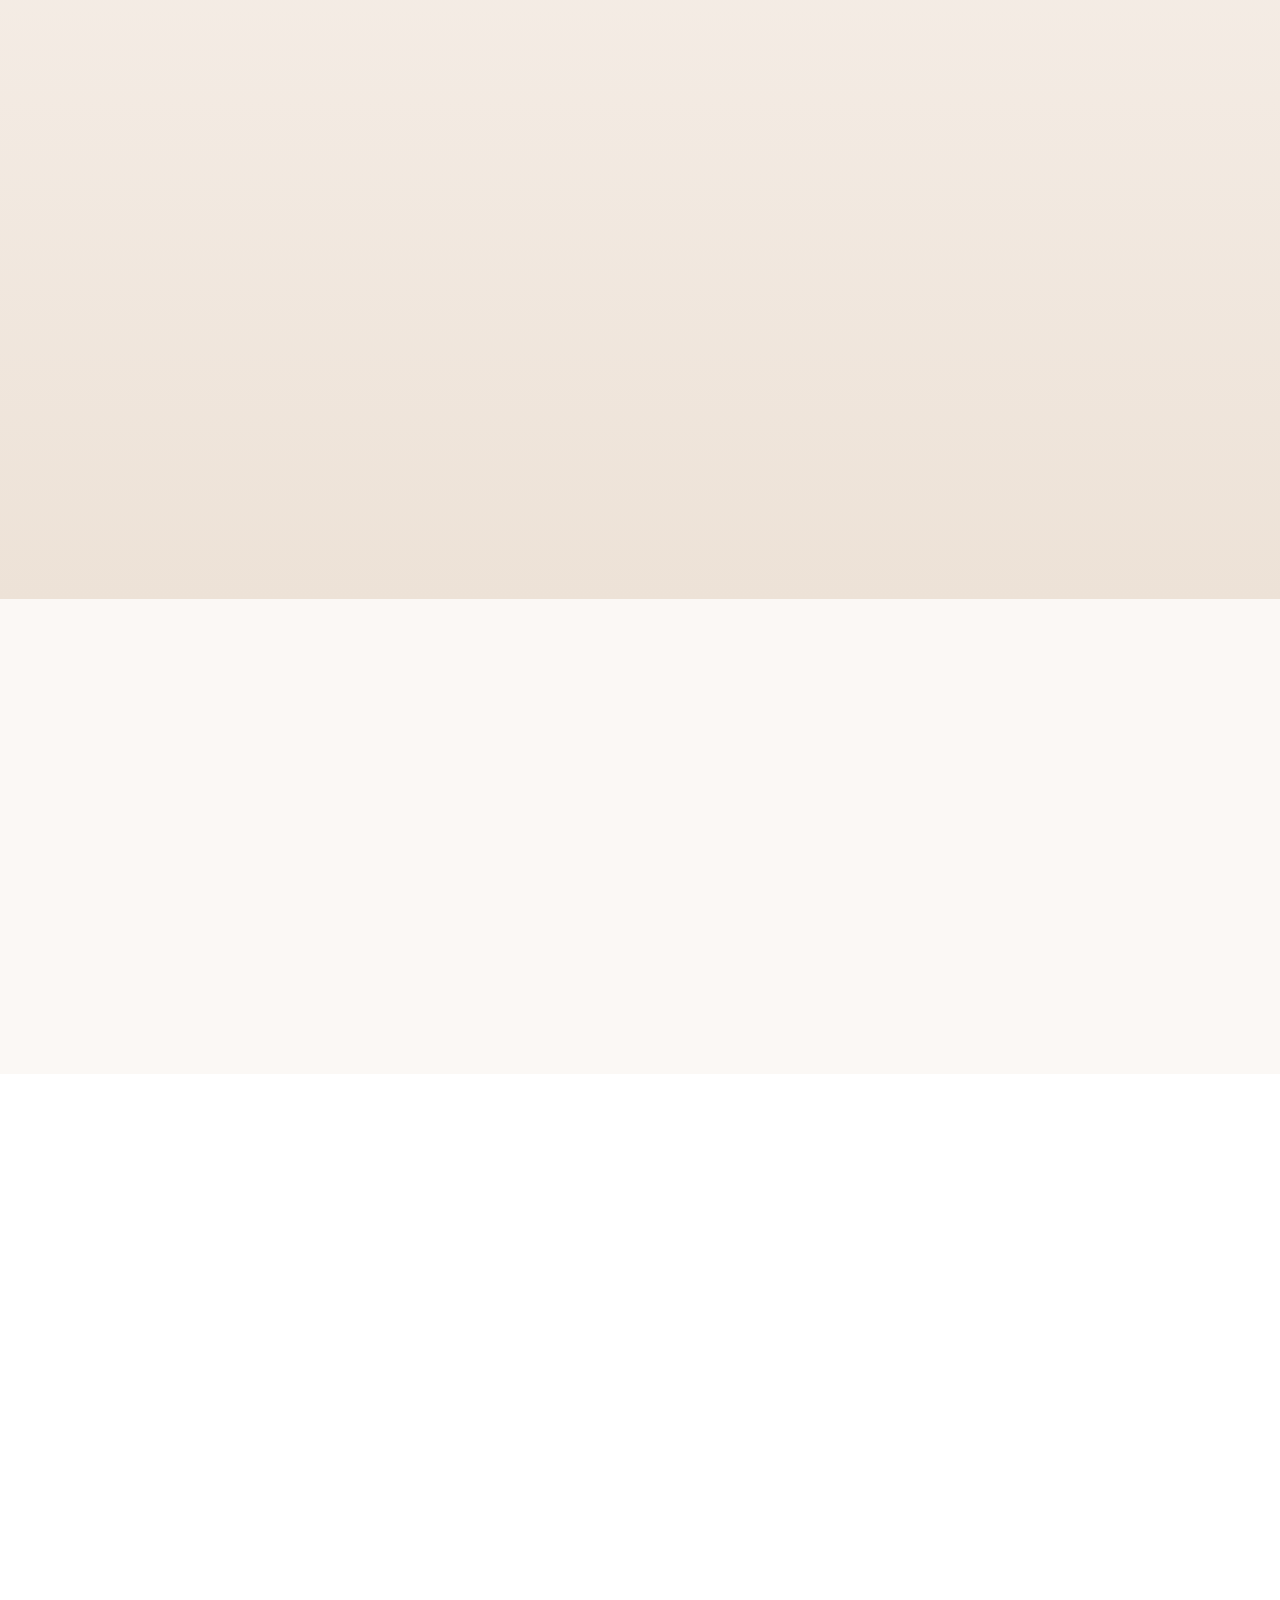
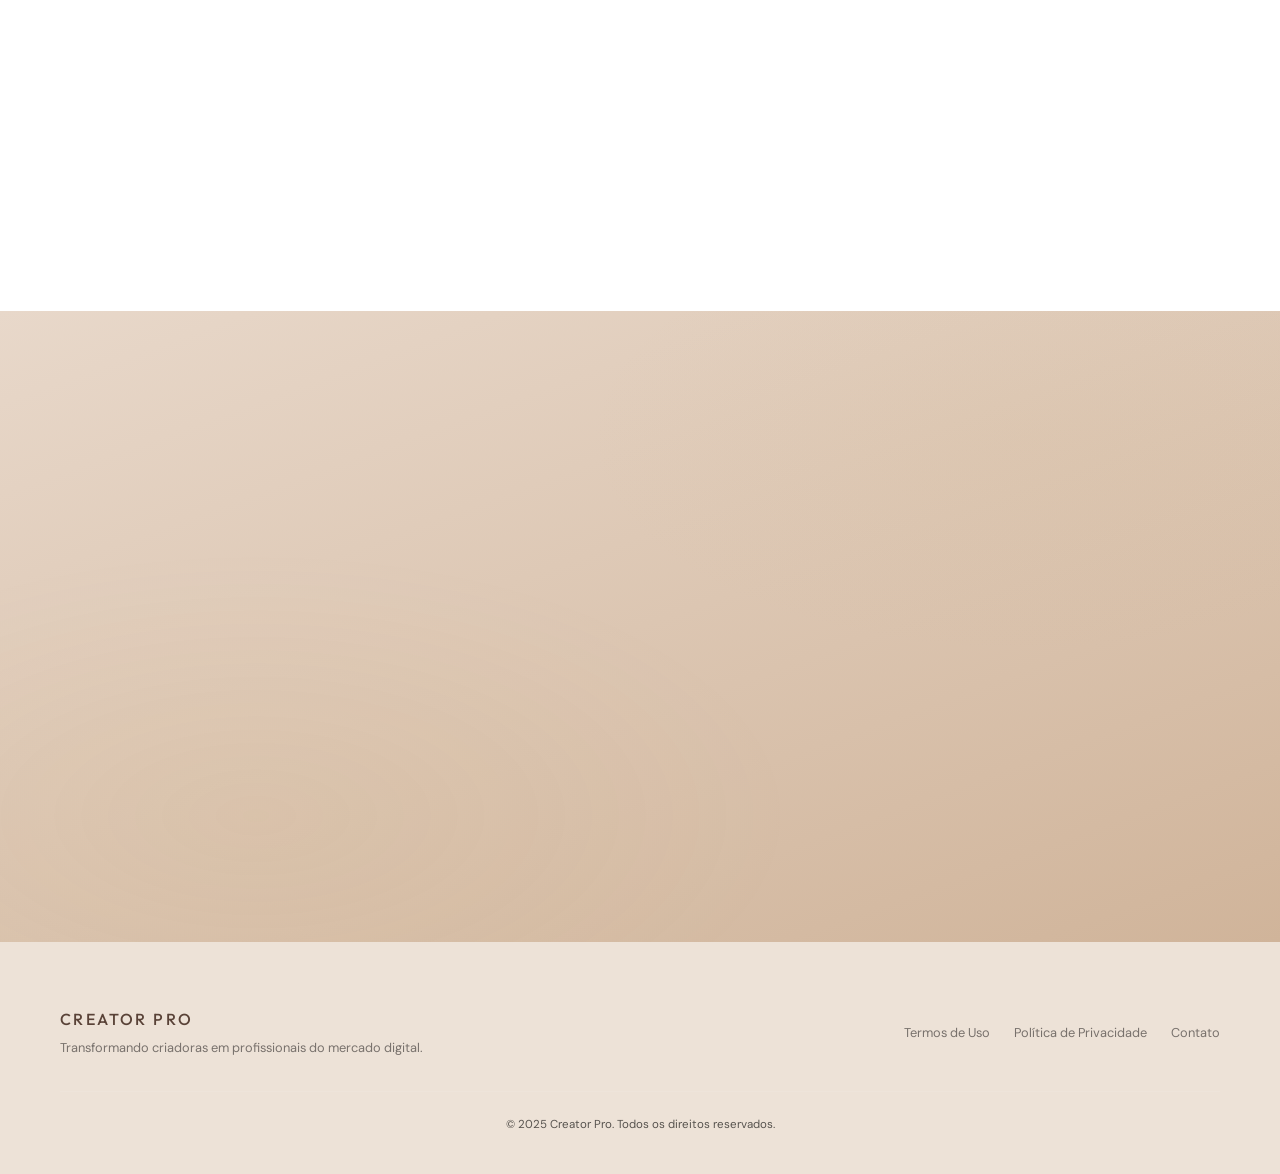
==== commit 5a270cc5: "Ajusta texto da seção para creators" ====
--- a/index.html
+++ b/index.html
@@ -241,7 +241,7 @@
                 </div>
                 <div class="for-who__item">
                     <div class="for-who__check">✓</div>
-                    <p>Quer começar como UGC e não sabe por onde começar</p>
+                    <p>Quer começar como creator e não sabe por onde começar</p>
                 </div>
                 <div class="for-who__item">
                     <div class="for-who__check">✓</div>
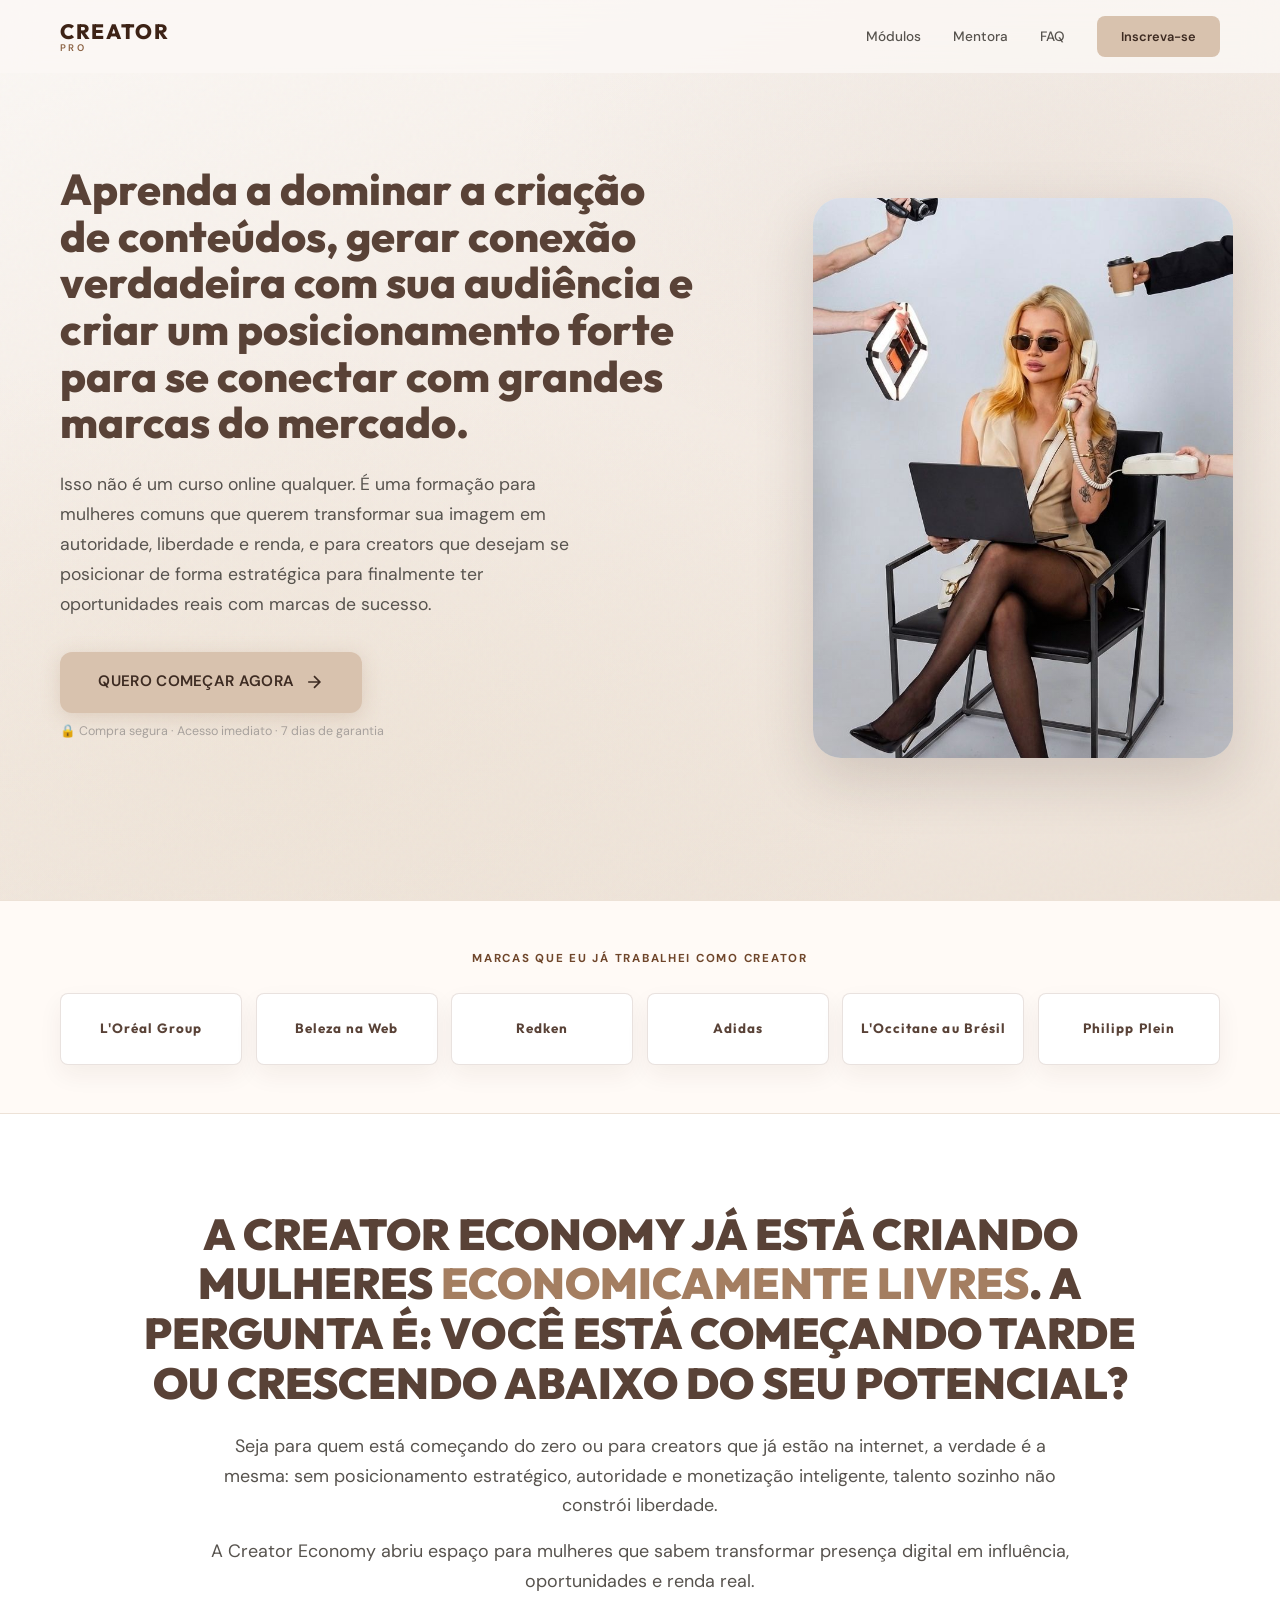
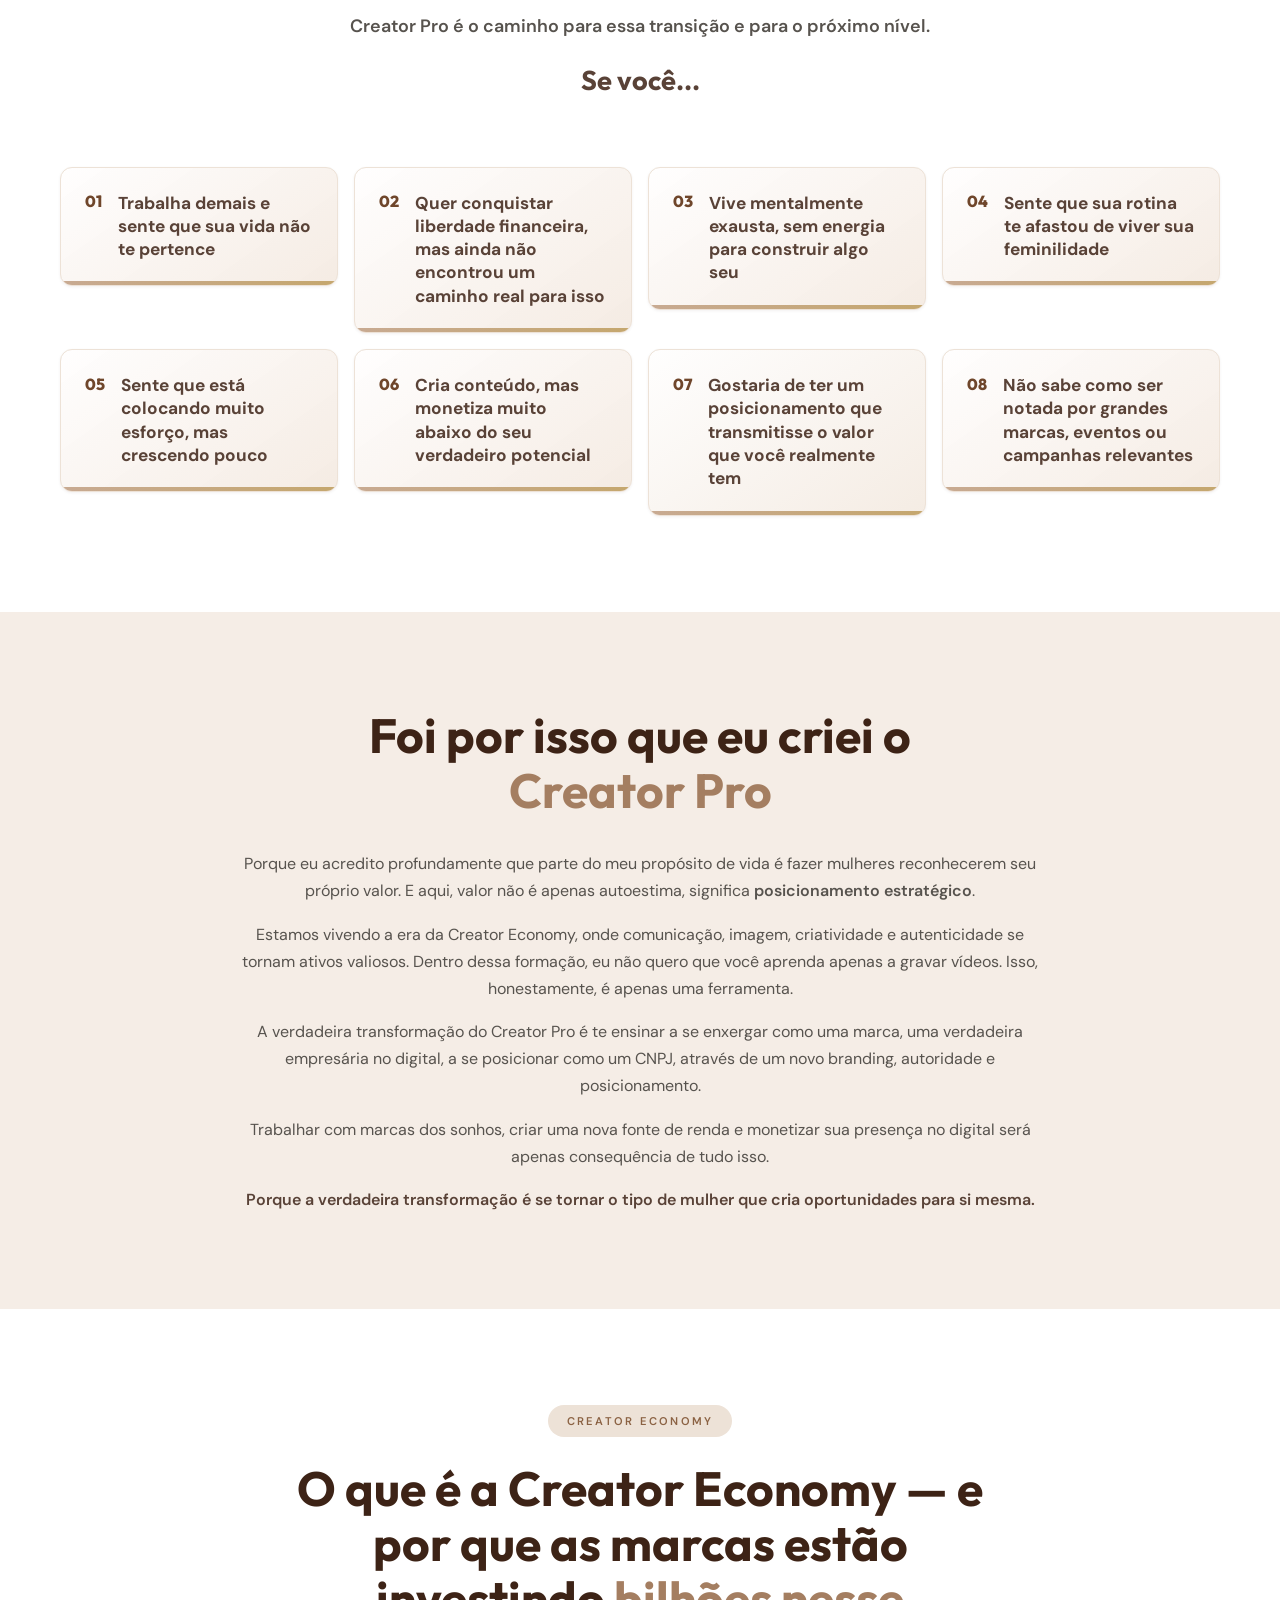
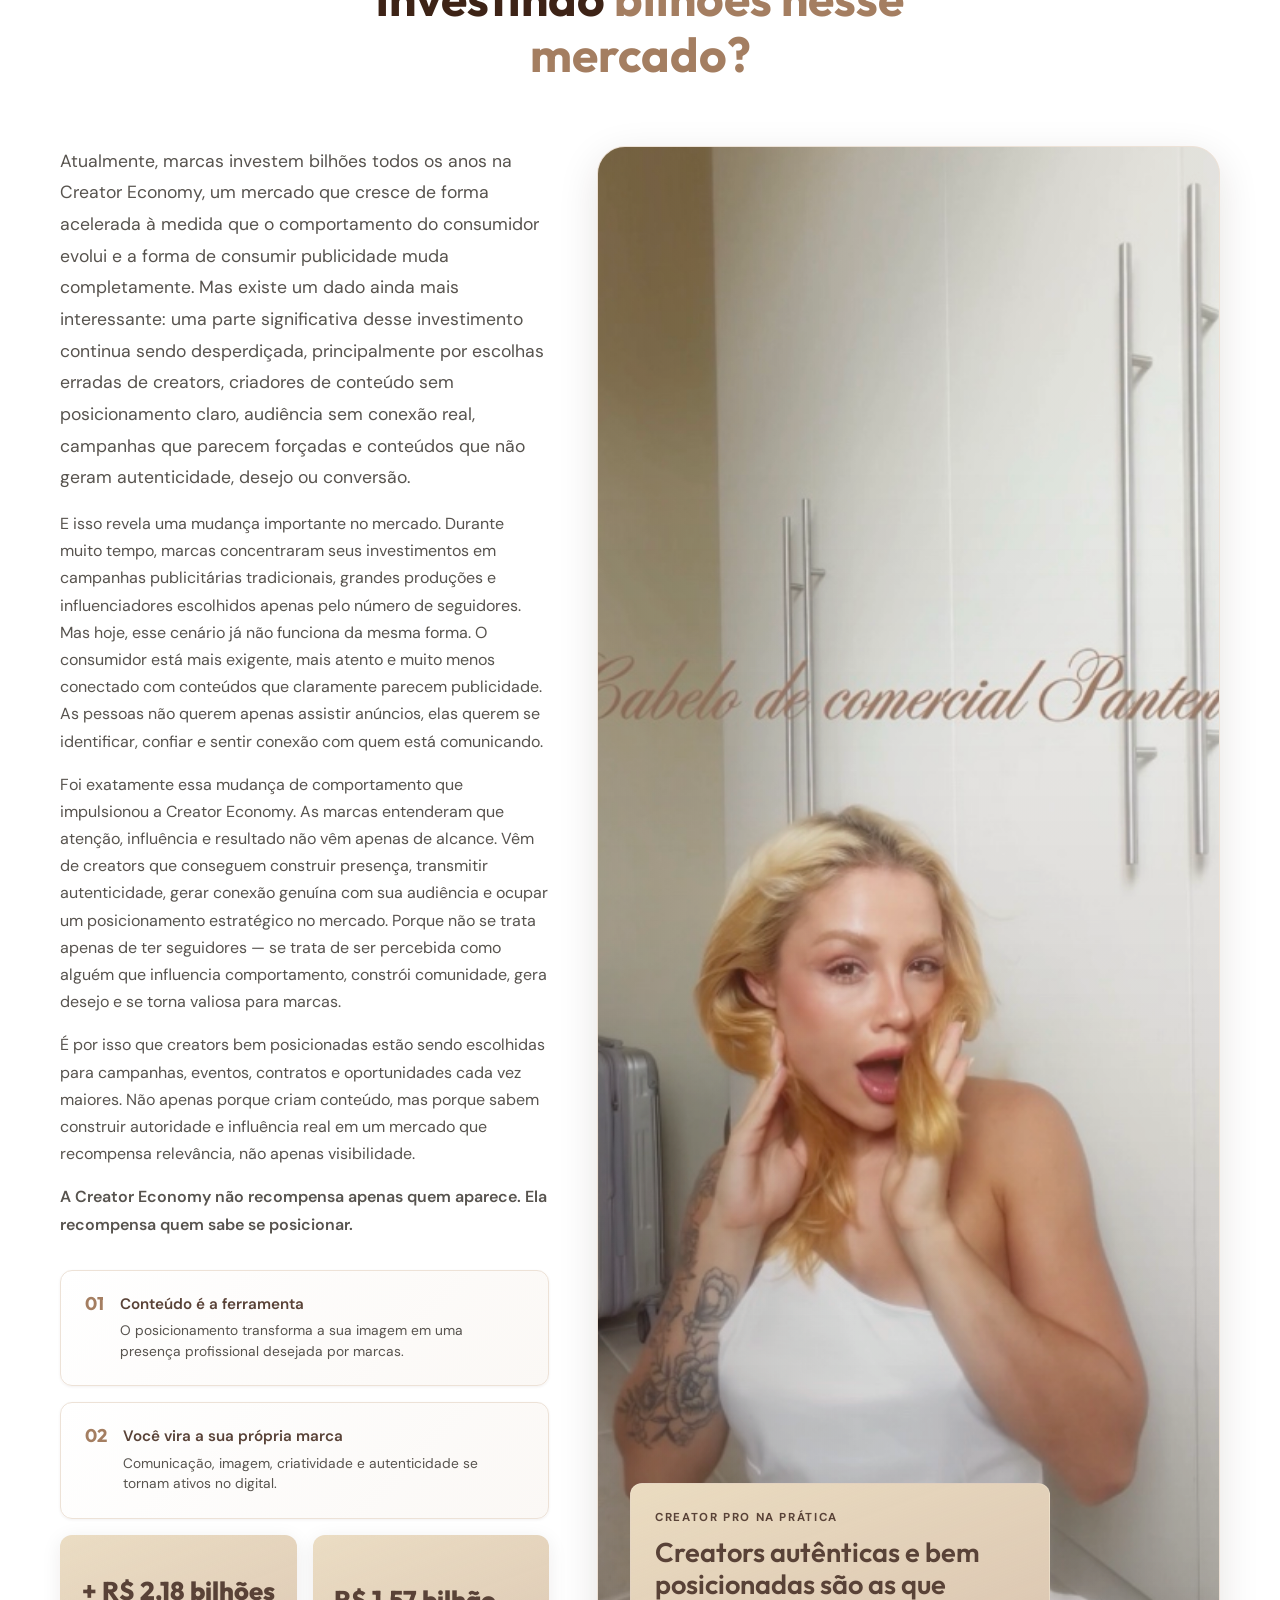
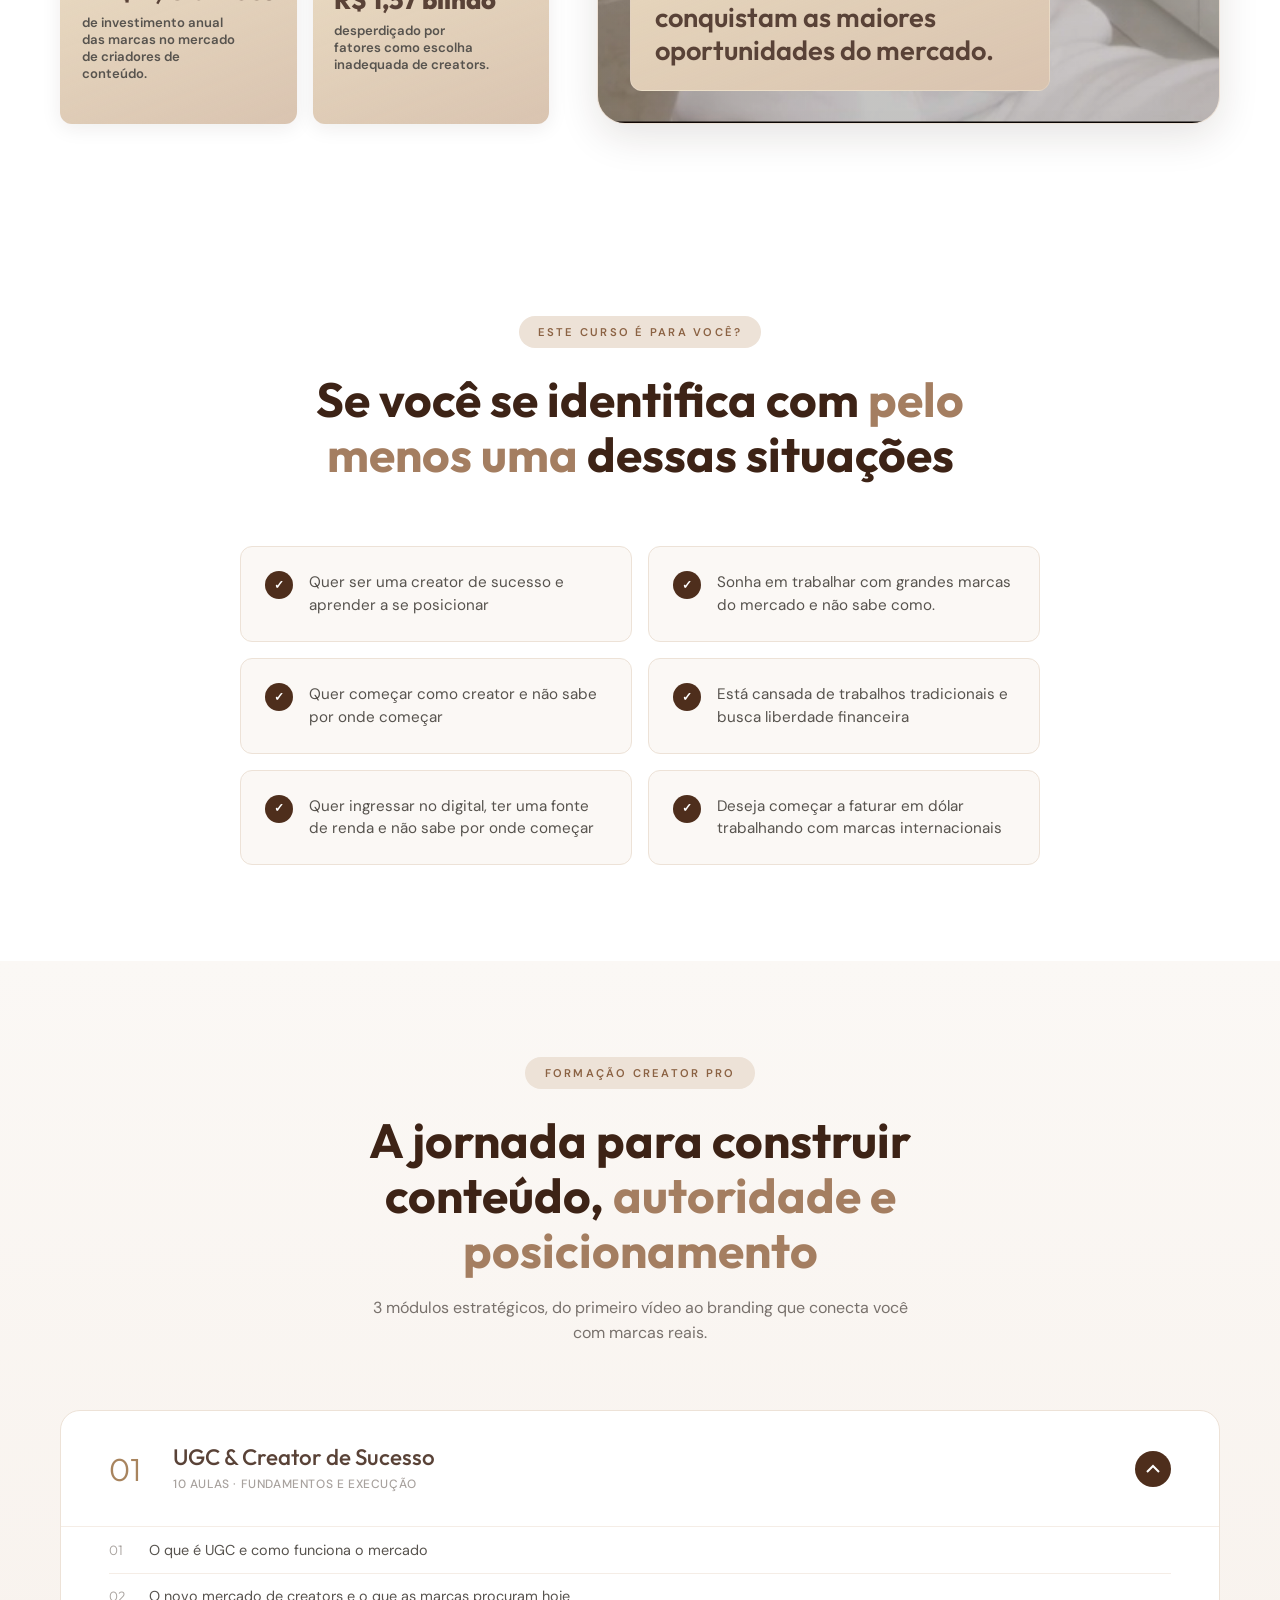
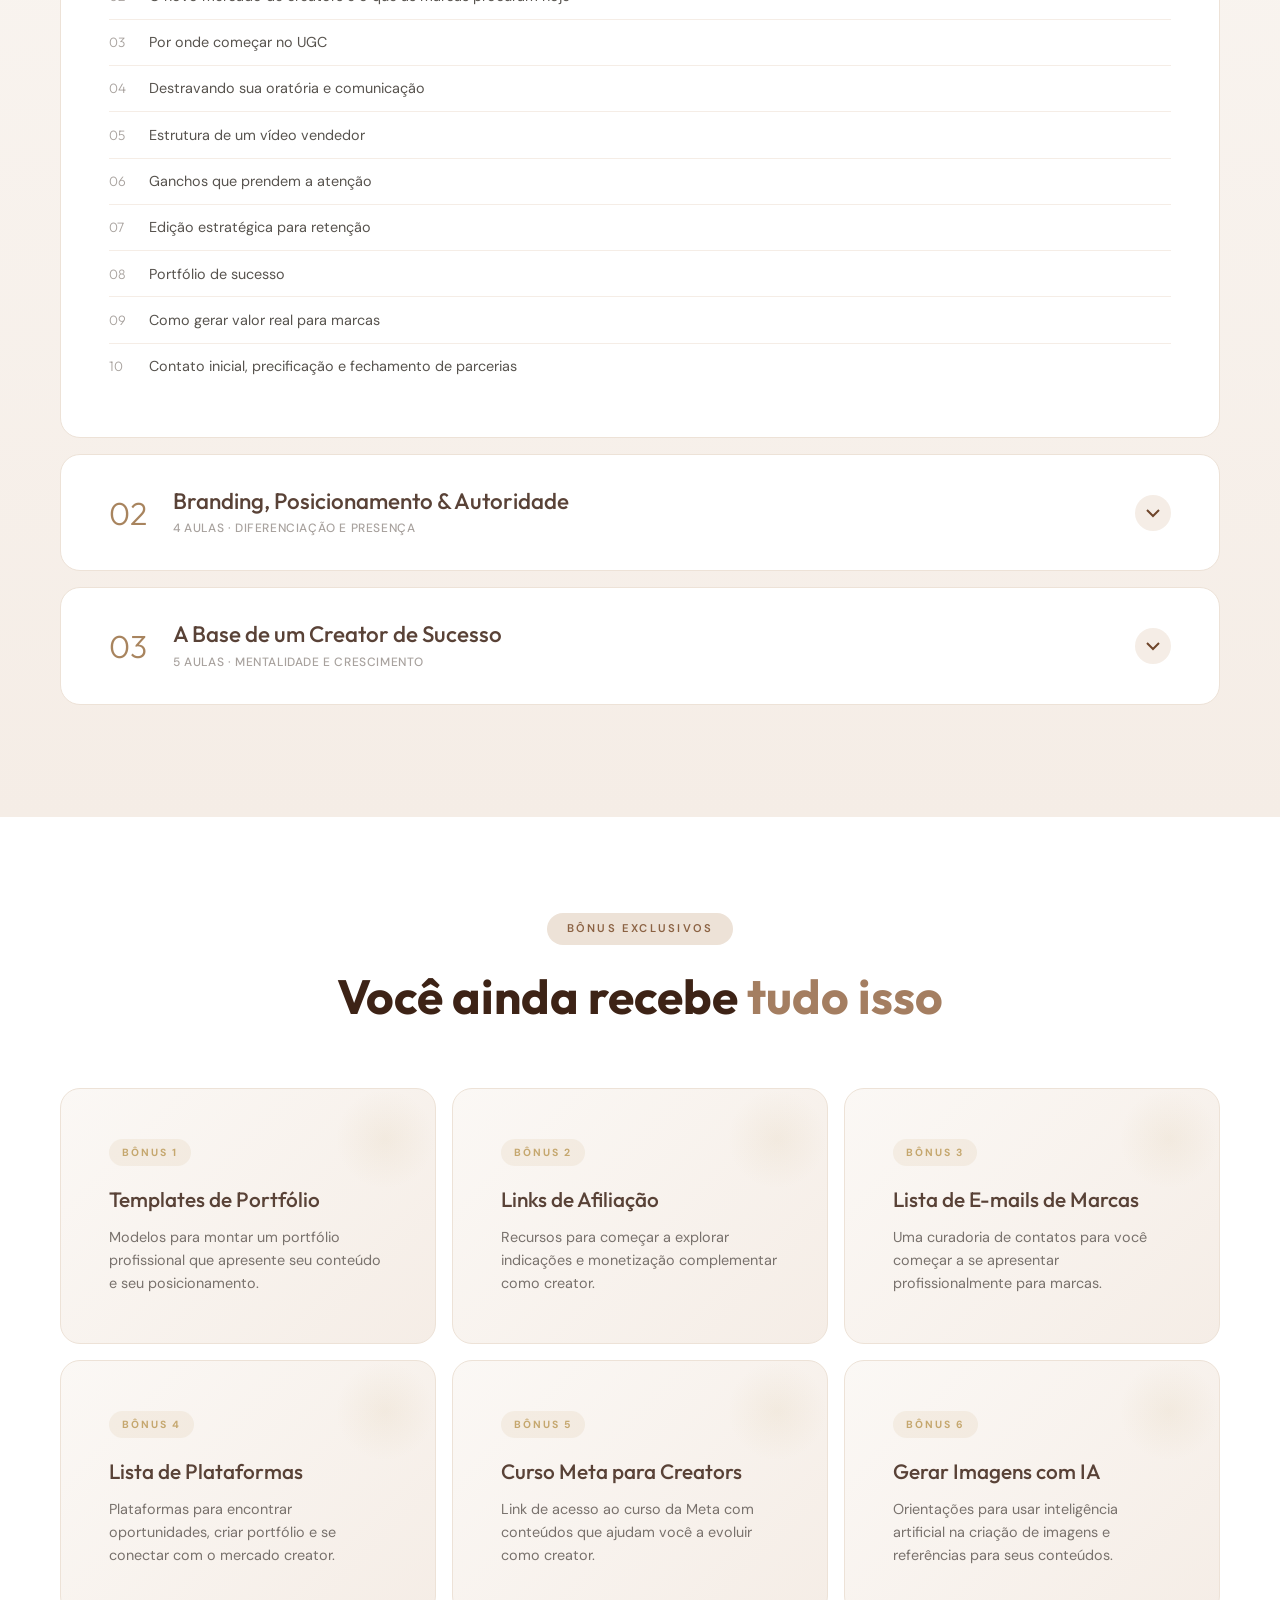
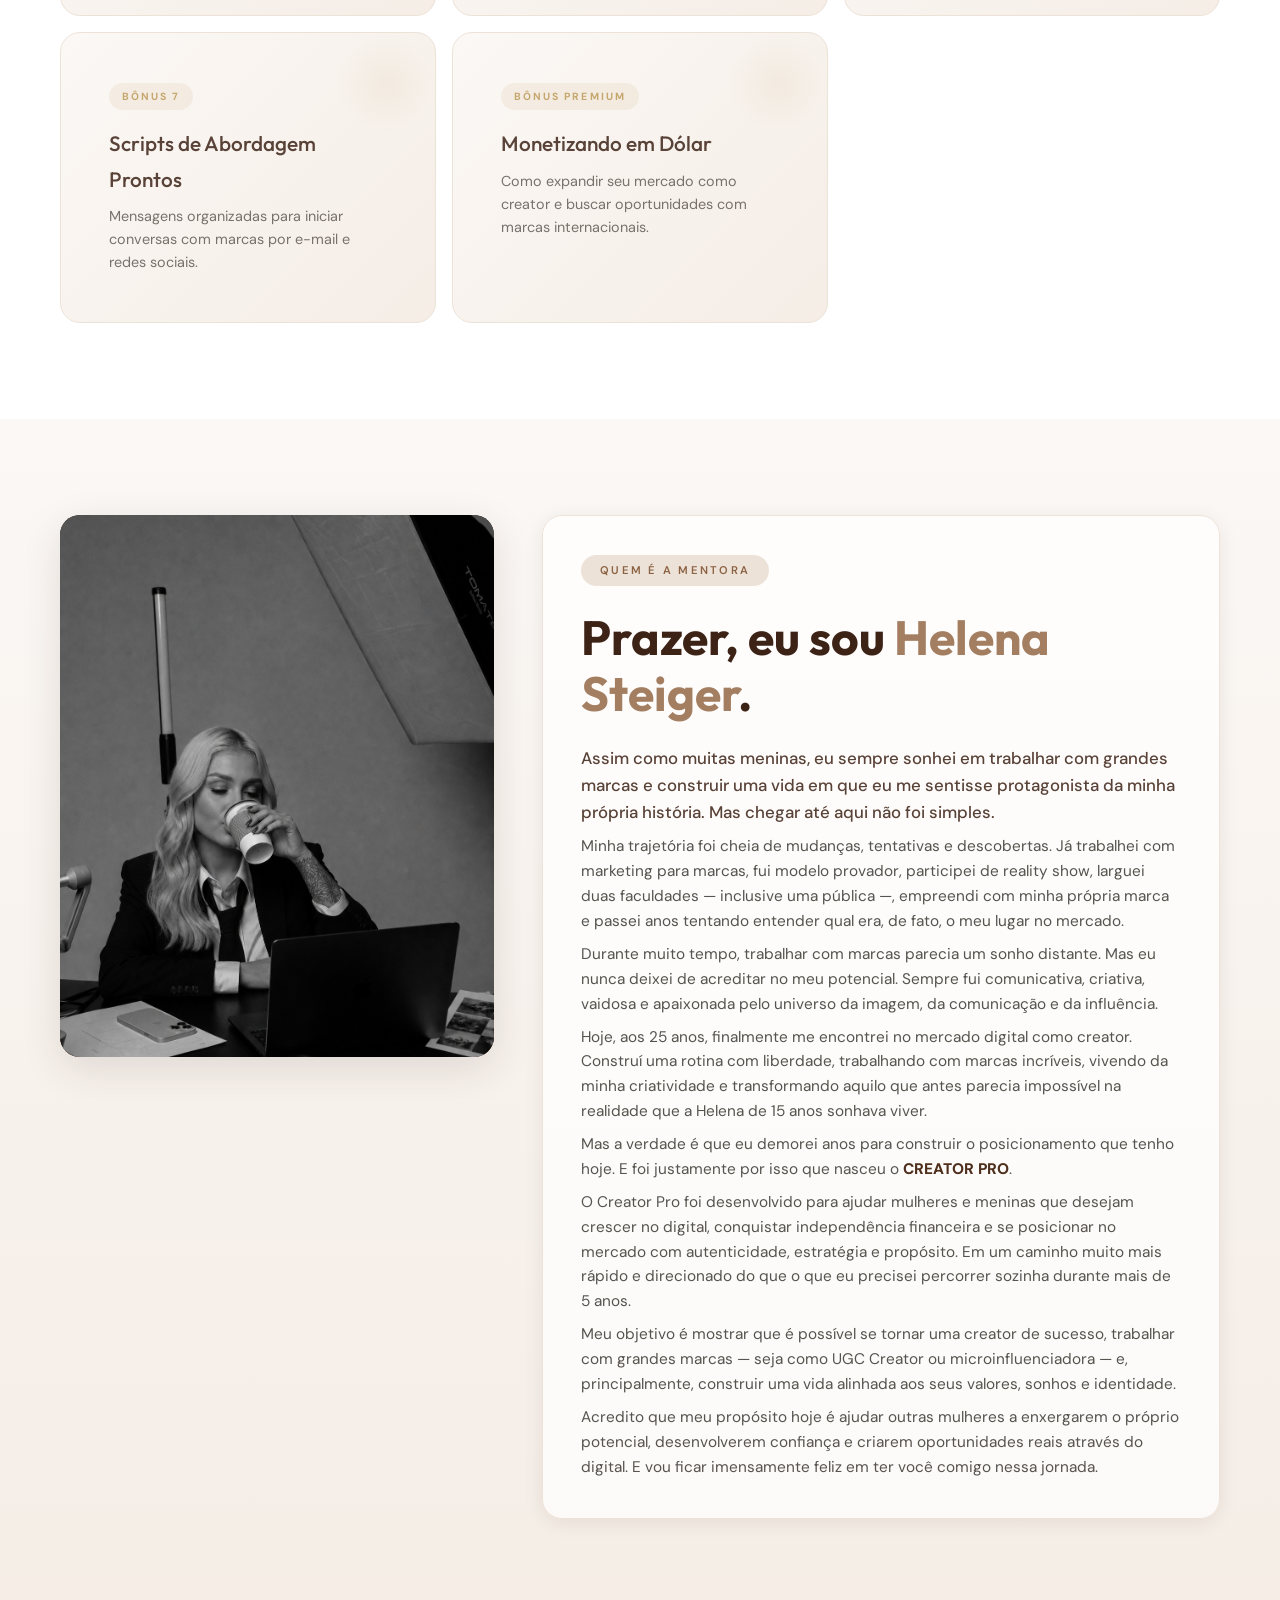
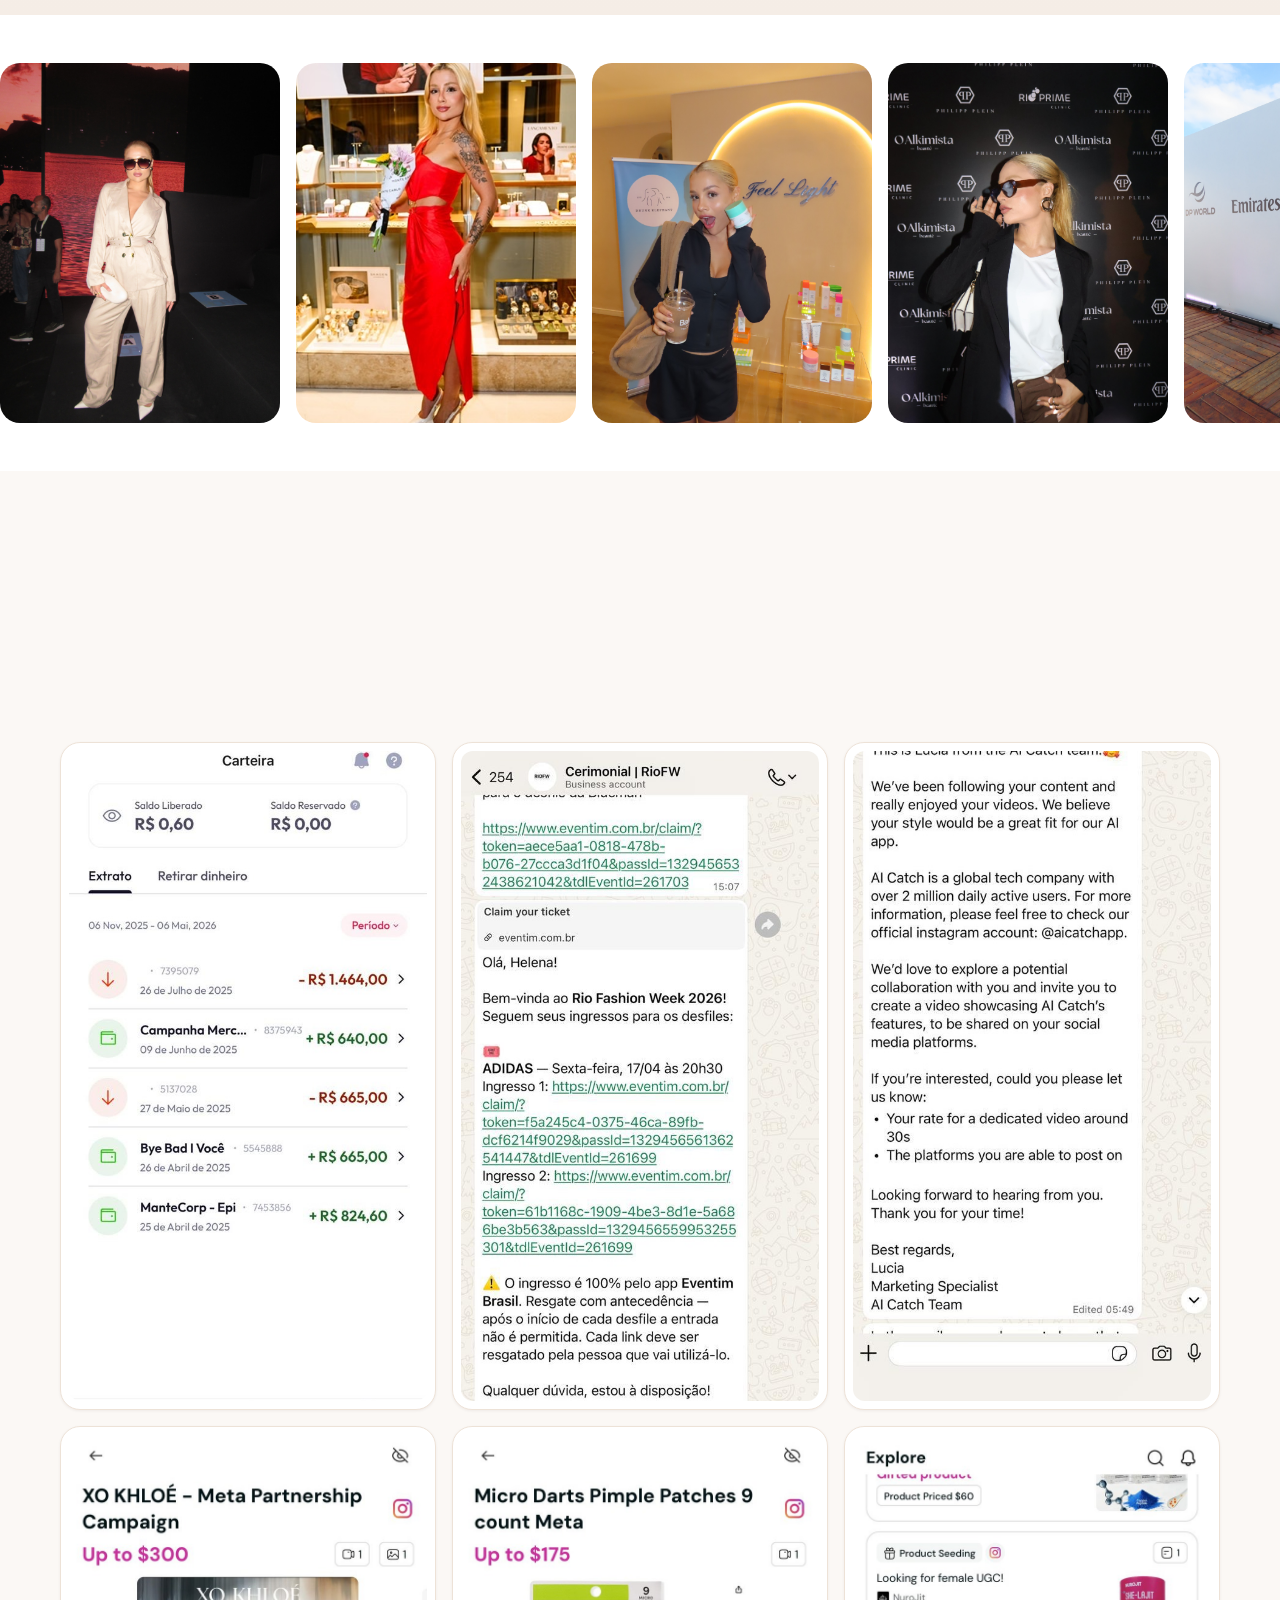
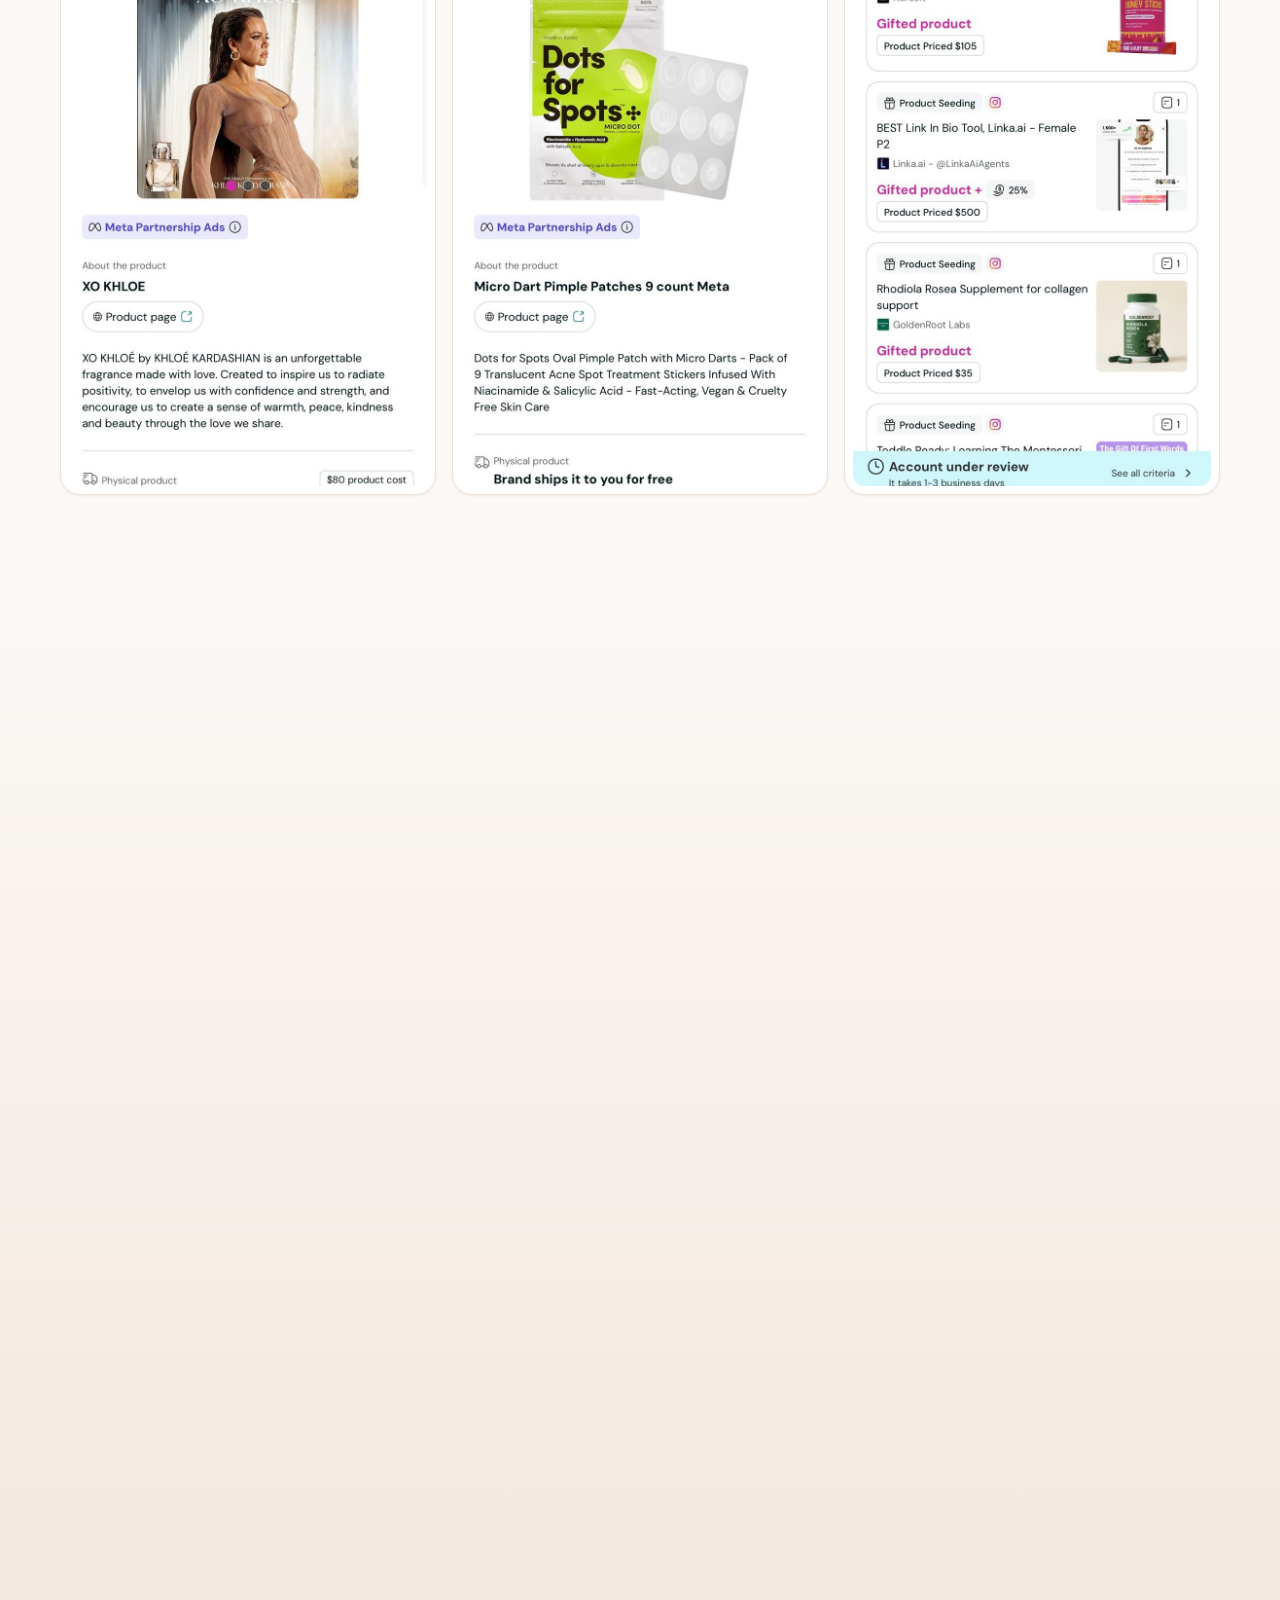
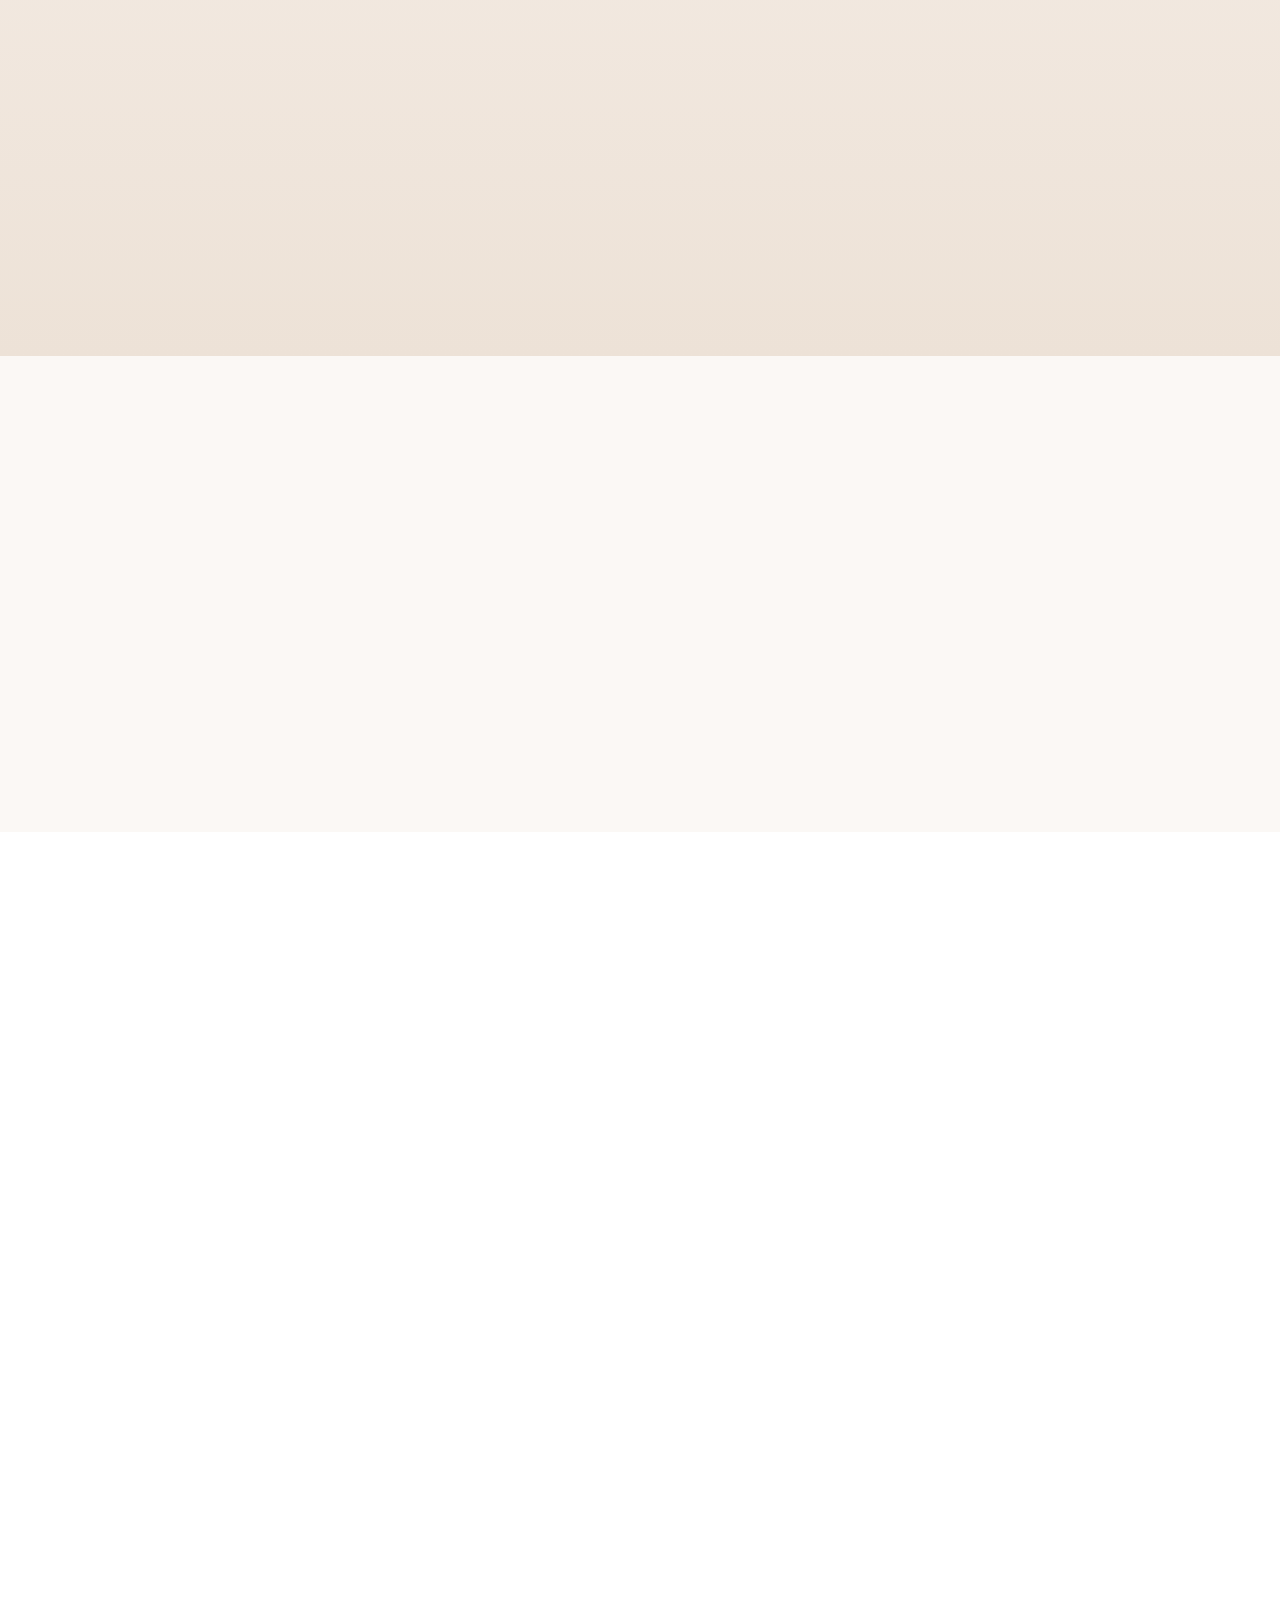
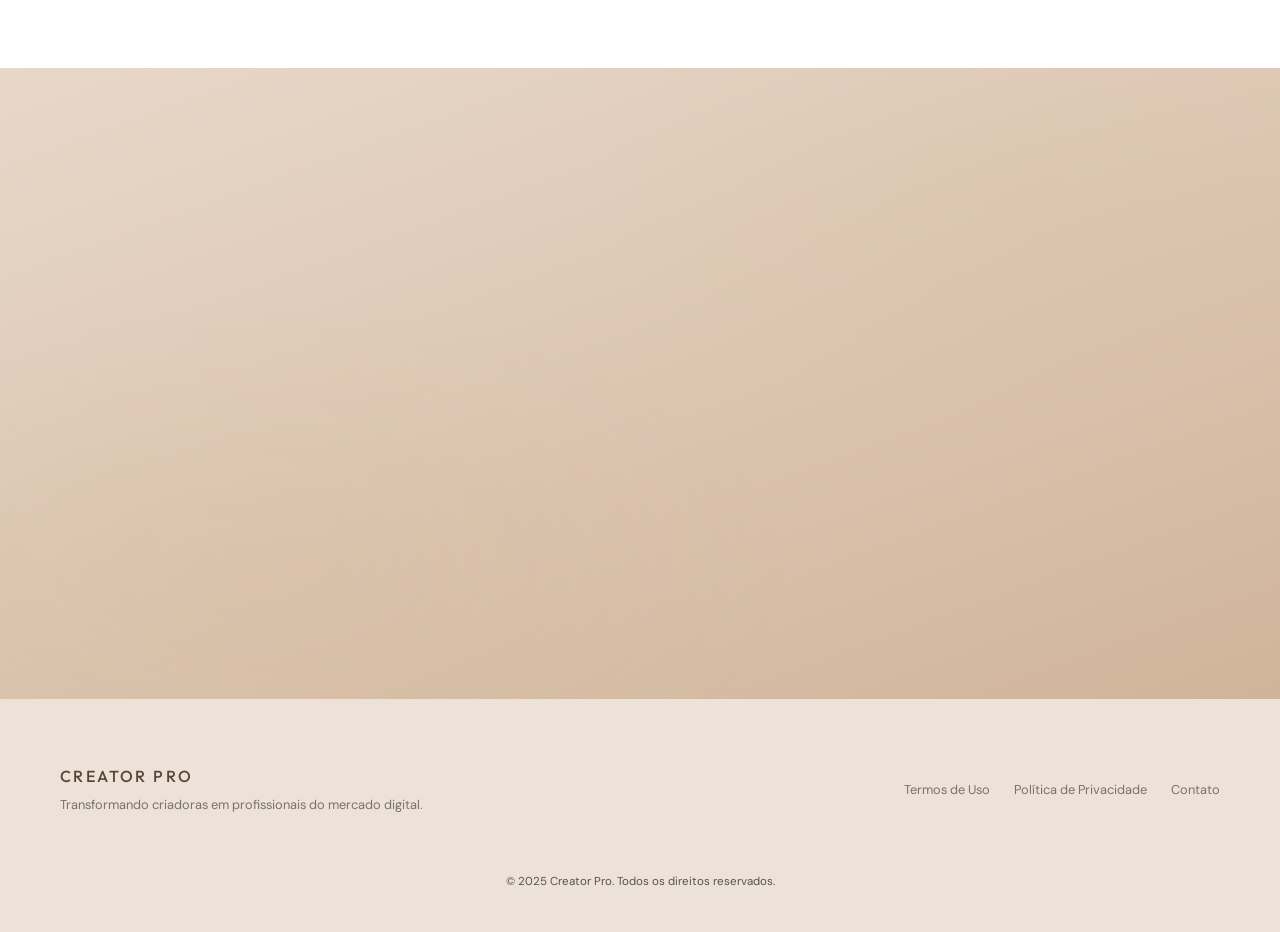
==== commit 30306a47: "Remove imagens dos cards de dores" ====
--- a/index.html
+++ b/index.html
@@ -107,35 +107,27 @@
             </div>
             <div class="pain-points__grid" data-animate="fade-up">
                 <article class="pain-card">
-                    <img src="assets/pain-points/helena-trabalha-muito.jpg" alt="Helena cansada em sua rotina de trabalho" class="pain-card__image" loading="lazy">
                     <p class="pain-card__text">Trabalha demais e sente que sua vida não te pertence</p>
                 </article>
                 <article class="pain-card">
-                    <img src="assets/pain-points/helena-novo-caminho.jpg" alt="Helena refletindo sobre uma nova direção profissional" class="pain-card__image" loading="lazy">
                     <p class="pain-card__text">Quer conquistar liberdade financeira, mas ainda não encontrou um caminho real para isso</p>
                 </article>
                 <article class="pain-card">
-                    <img src="assets/pain-points/helena-rotina-cansativa.jpg" alt="Helena mentalmente exausta em casa" class="pain-card__image" loading="lazy">
                     <p class="pain-card__text">Vive mentalmente exausta, sem energia para construir algo seu</p>
                 </article>
                 <article class="pain-card">
-                    <img src="assets/pain-points/helena-liberdade-trabalho.jpg" alt="Helena contemplando uma rotina mais alinhada com sua identidade" class="pain-card__image" loading="lazy">
                     <p class="pain-card__text">Sente que sua rotina te afastou de viver sua feminilidade</p>
                 </article>
                 <article class="pain-card">
-                    <img src="assets/pain-points/helena-pressao-contas.jpg" alt="Helena avaliando seu esforço e seus resultados" class="pain-card__image" loading="lazy">
                     <p class="pain-card__text">Sente que está colocando muito esforço, mas crescendo pouco</p>
                 </article>
                 <article class="pain-card">
-                    <img src="assets/pain-points/helena-comecar-online.jpg" alt="Helena produzindo conteúdo com seu celular" class="pain-card__image" loading="lazy">
                     <p class="pain-card__text">Cria conteúdo, mas monetiza muito abaixo do seu verdadeiro potencial</p>
                 </article>
                 <article class="pain-card">
-                    <img src="assets/pain-points/helena-posicionamento.jpg" alt="Helena aprimorando sua imagem e posicionamento" class="pain-card__image" loading="lazy">
                     <p class="pain-card__text">Gostaria de ter um posicionamento que transmitisse o valor que você realmente tem</p>
                 </article>
                 <article class="pain-card">
-                    <img src="assets/pain-points/helena-marcas-campanhas.jpg" alt="Helena revisando seu portfólio para campanhas de marcas" class="pain-card__image" loading="lazy">
                     <p class="pain-card__text">Não sabe como ser notada por grandes marcas, eventos ou campanhas relevantes</p>
                 </article>
             </div>
--- a/styles.css
+++ b/styles.css
@@ -534,9 +534,11 @@
 }
 
 .hero__image {
+    display: block;
     width: 100%;
-    height: auto;
+    height: 100%;
     object-fit: cover;
+    object-position: center 38%;
     aspect-ratio: 3/4;
 }
 
@@ -668,27 +670,40 @@
 }
 
 .pain-points__grid {
+    counter-reset: pain-card;
     display: grid;
     grid-template-columns: 1fr;
-    gap: var(--space-lg);
+    gap: var(--space-md);
+    align-items: start;
 }
 
 .pain-card {
+    counter-increment: pain-card;
     position: relative;
-    min-height: 260px;
+    display: flex;
+    align-items: flex-start;
+    gap: var(--space-md);
+    min-height: 0;
+    padding: var(--space-lg);
     border-radius: var(--border-radius-md);
     overflow: hidden;
-    background: var(--color-brown-900);
-    box-shadow: var(--shadow-md);
-    isolation: isolate;
+    background:
+        linear-gradient(145deg, rgba(255, 255, 255, 0.9), rgba(244, 235, 226, 0.92)),
+        var(--color-nude-100);
+    border: 1px solid var(--color-nude-300);
+    box-shadow: var(--shadow-sm);
+    transition: transform var(--transition-base), box-shadow var(--transition-base), border-color var(--transition-base);
 }
 
 .pain-card::before {
-    content: '';
-    position: absolute;
-    inset: 0;
-    z-index: 1;
-    background: linear-gradient(180deg, rgba(44, 24, 16, 0.04) 28%, rgba(44, 24, 16, 0.78) 100%);
+    content: counter(pain-card, decimal-leading-zero);
+    flex: 0 0 auto;
+    color: var(--color-brown-500);
+    font-family: var(--font-display);
+    font-size: 1rem;
+    font-weight: 800;
+    line-height: 1;
+    margin-top: 0.1rem;
 }
 
 .pain-card::after {
@@ -697,36 +712,22 @@
     left: 0;
     right: 0;
     bottom: 0;
-    z-index: 2;
     height: 4px;
-    background: linear-gradient(90deg, var(--color-brown-500), var(--color-gold));
-}
-
-.pain-card__image {
-    width: 100%;
-    height: 100%;
-    min-height: 260px;
-    object-fit: cover;
-    filter: saturate(0.9);
-    transition: transform var(--transition-slow), filter var(--transition-base);
-}
-
-.pain-card:hover .pain-card__image {
-    transform: scale(1.04);
-    filter: saturate(1);
+    background: linear-gradient(90deg, var(--color-primary-hover), var(--color-gold));
+}
+
+.pain-card:hover {
+    transform: translateY(-3px);
+    border-color: rgba(164, 126, 97, 0.34);
+    box-shadow: var(--shadow-md);
 }
 
 .pain-card__text {
-    position: absolute;
-    left: var(--space-lg);
-    right: var(--space-lg);
-    bottom: var(--space-lg);
-    z-index: 3;
-    color: #fff;
-    font-size: 1rem;
+    color: var(--color-heading);
+    font-size: clamp(0.98rem, 1.35vw, 1.08rem);
     font-weight: 700;
-    line-height: 1.3;
-    text-shadow: 0 2px 14px rgba(44, 24, 16, 0.42);
+    line-height: 1.35;
+    text-align: left;
 }
 
 @media (min-width: 640px) {
@@ -735,18 +736,14 @@
     }
 }
 
-@media (min-width: 1024px) {
+@media (min-width: 1200px) {
     .pain-points__grid {
         grid-template-columns: repeat(4, minmax(0, 1fr));
-        gap: var(--space-lg);
+        gap: var(--space-md);
     }
 
     .pain-card {
-        min-height: 284px;
-    }
-
-    .pain-card__image {
-        min-height: 284px;
+        min-height: 0;
     }
 }
 
@@ -2203,17 +2200,11 @@
     }
 
     .pain-card {
-        min-height: 236px;
-    }
-
-    .pain-card__image {
-        min-height: 236px;
+        min-height: auto;
+        padding: var(--space-lg);
     }
 
     .pain-card__text {
-        left: var(--space-md);
-        right: var(--space-md);
-        bottom: var(--space-md);
         font-size: 0.95rem;
     }
 
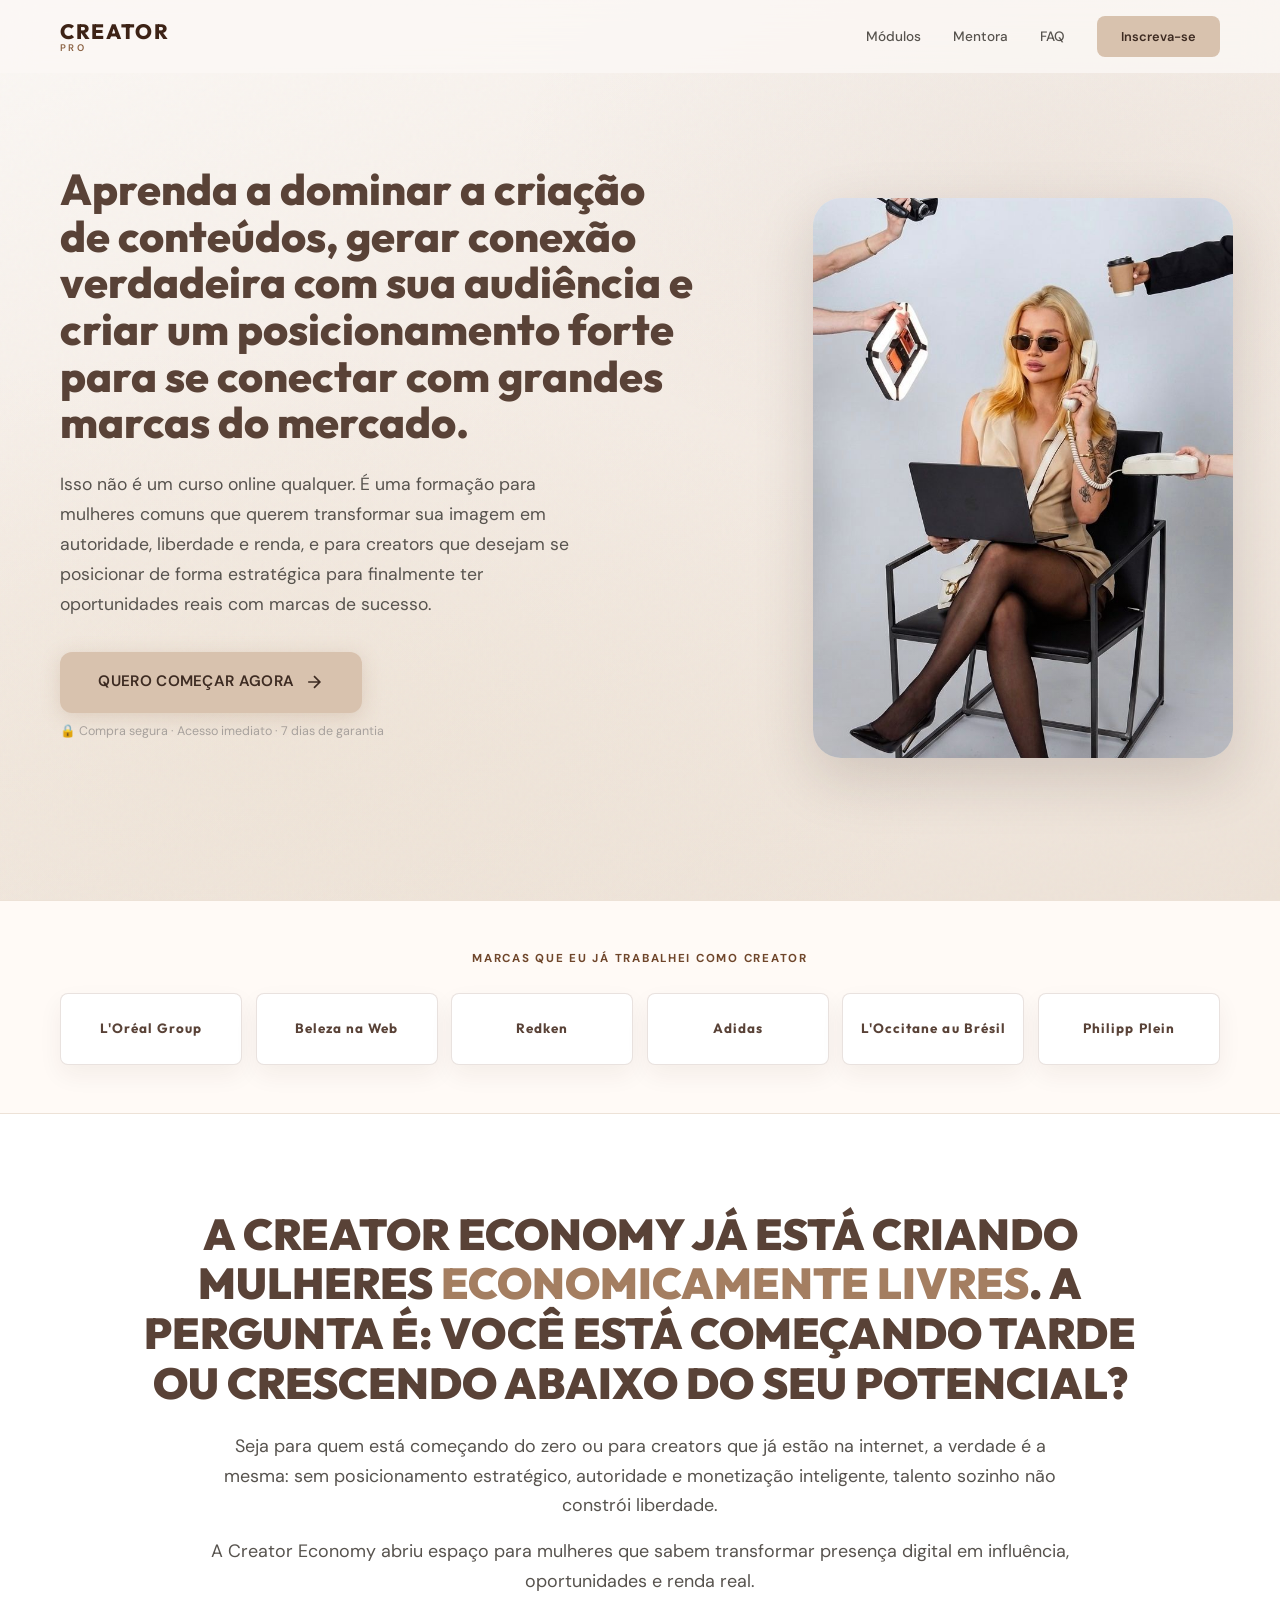
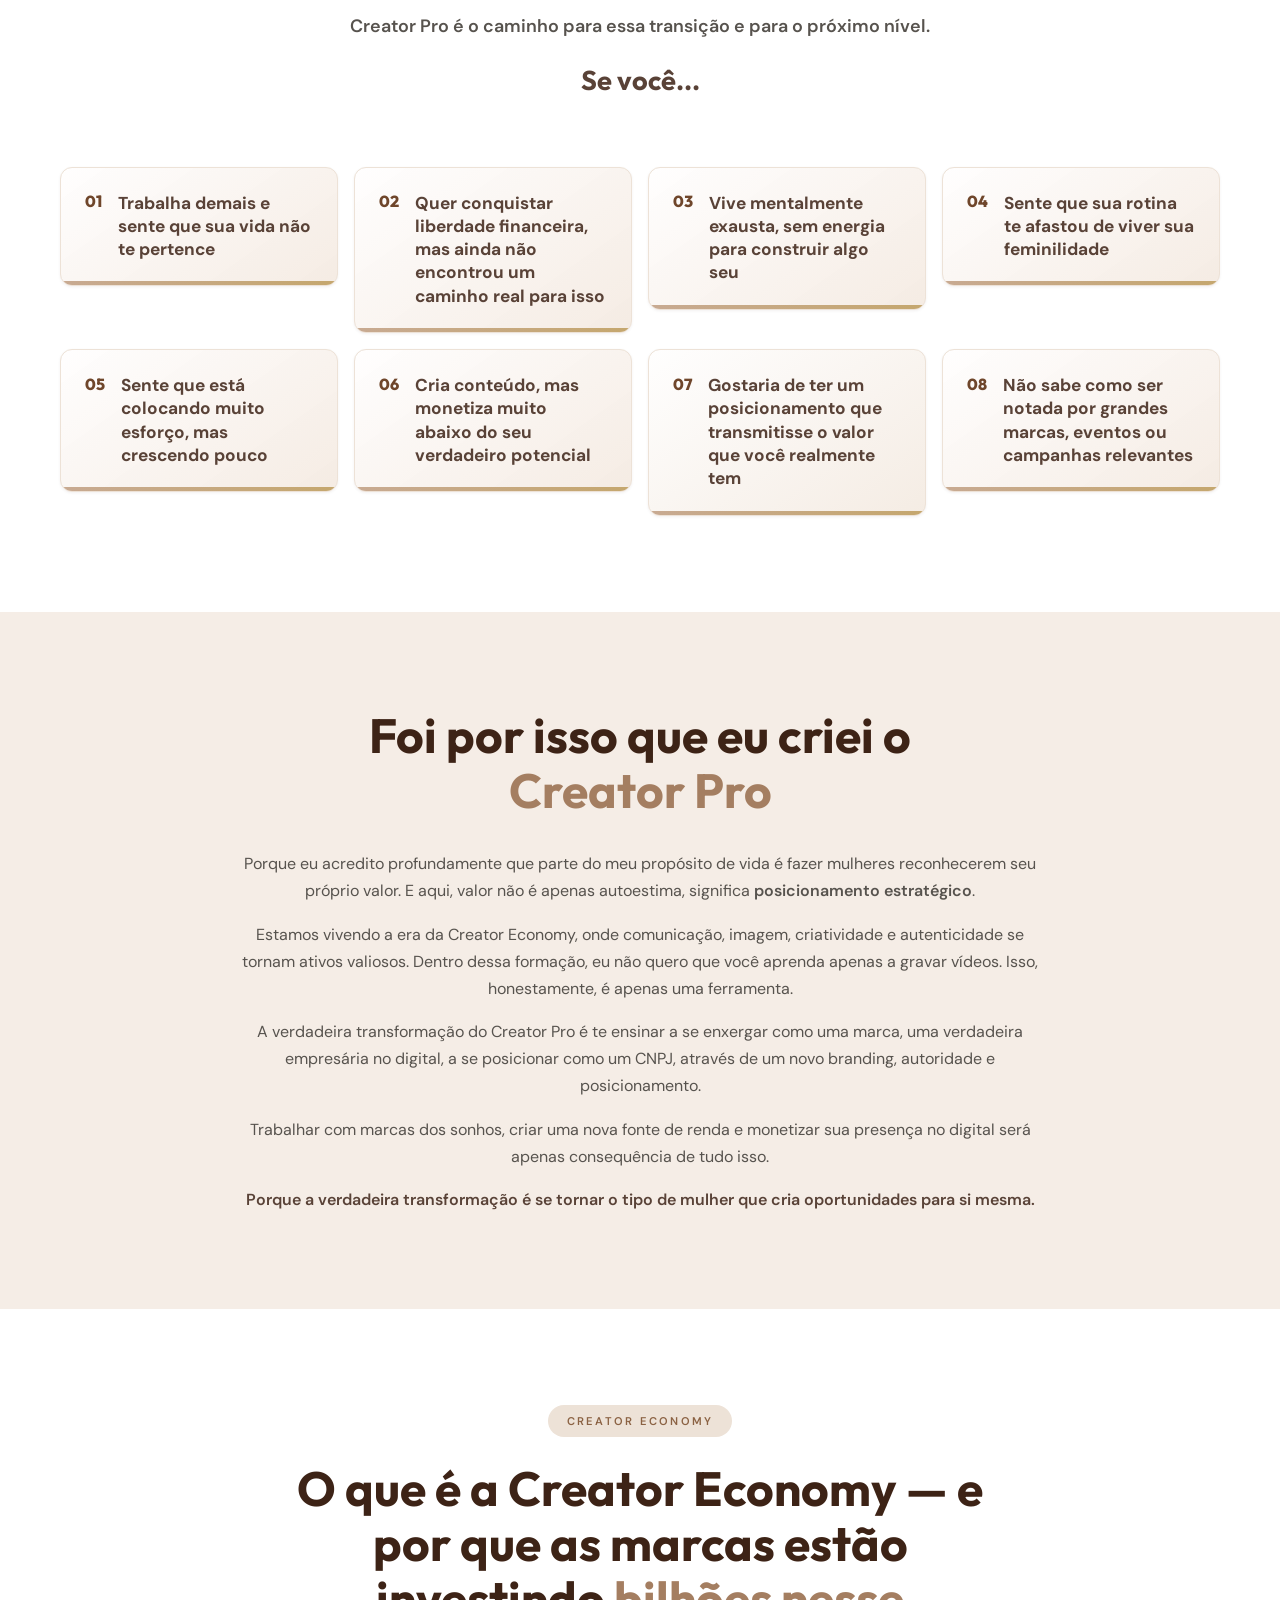
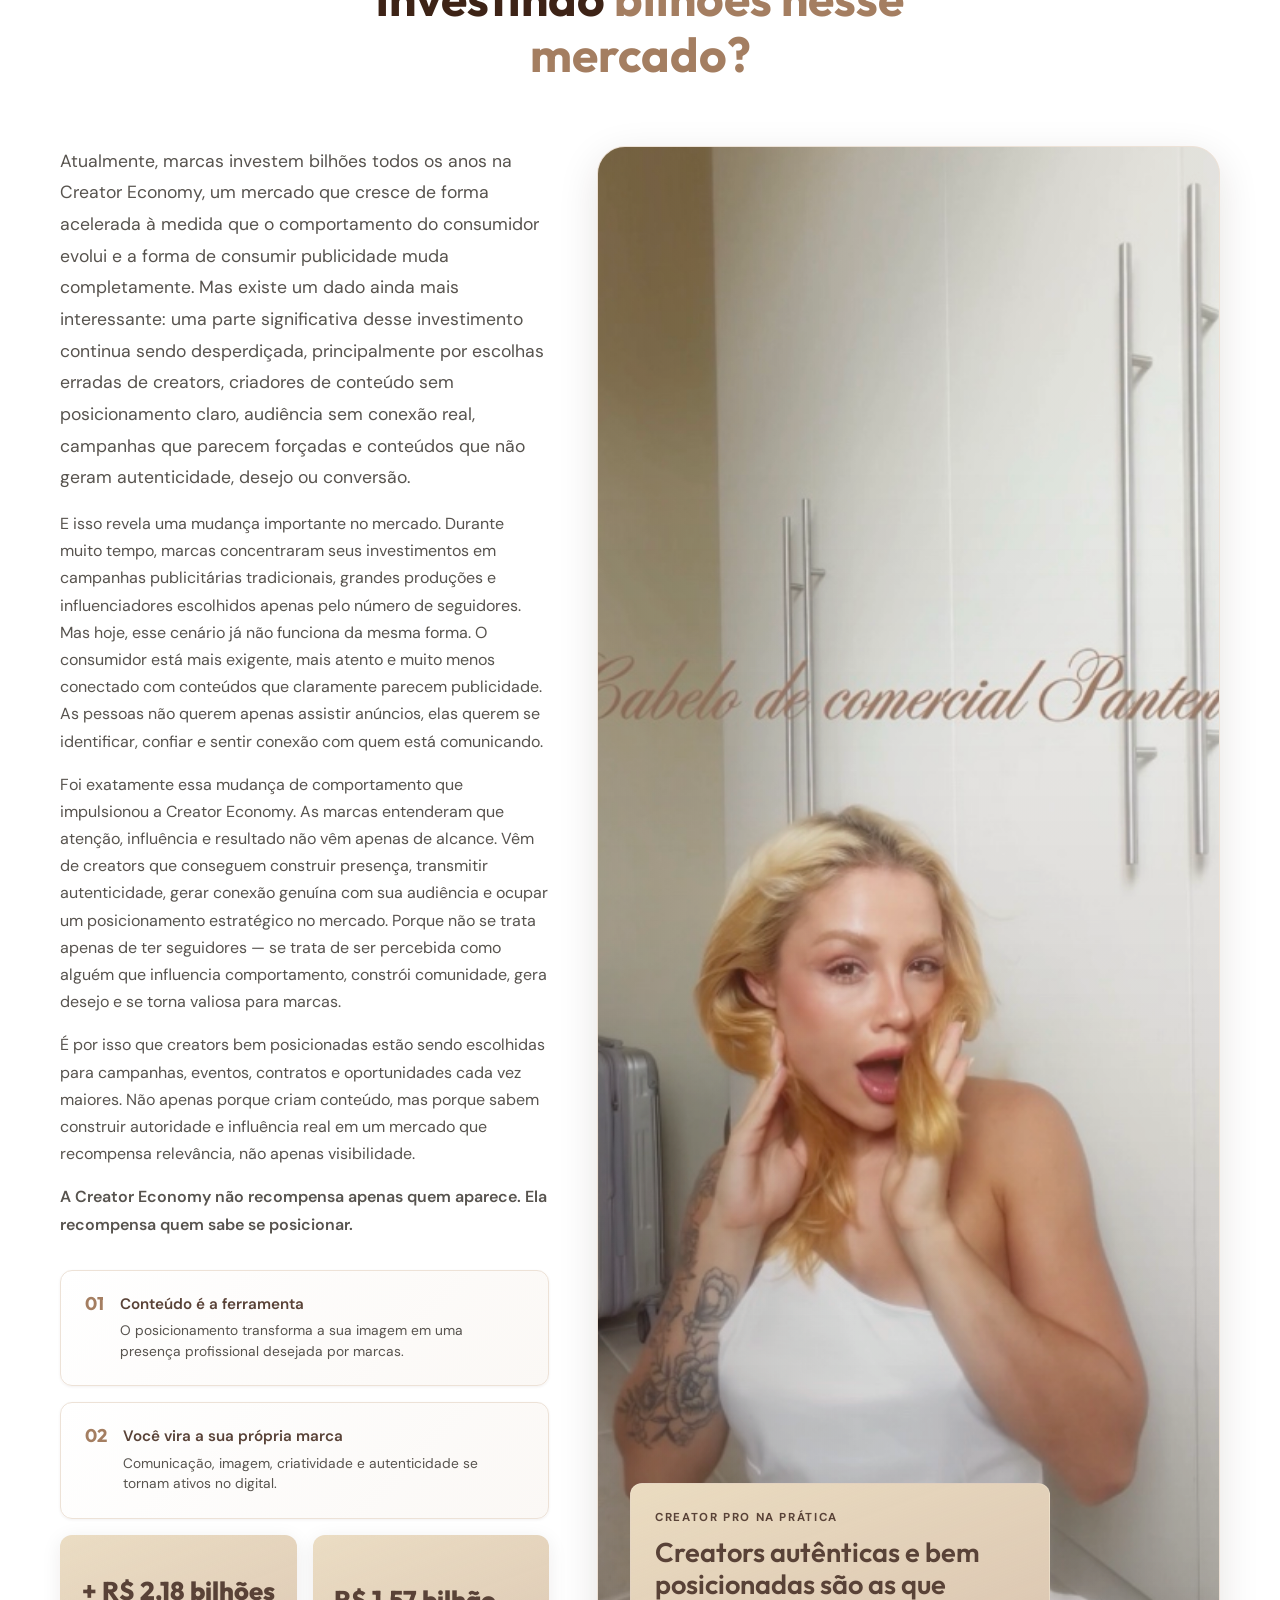
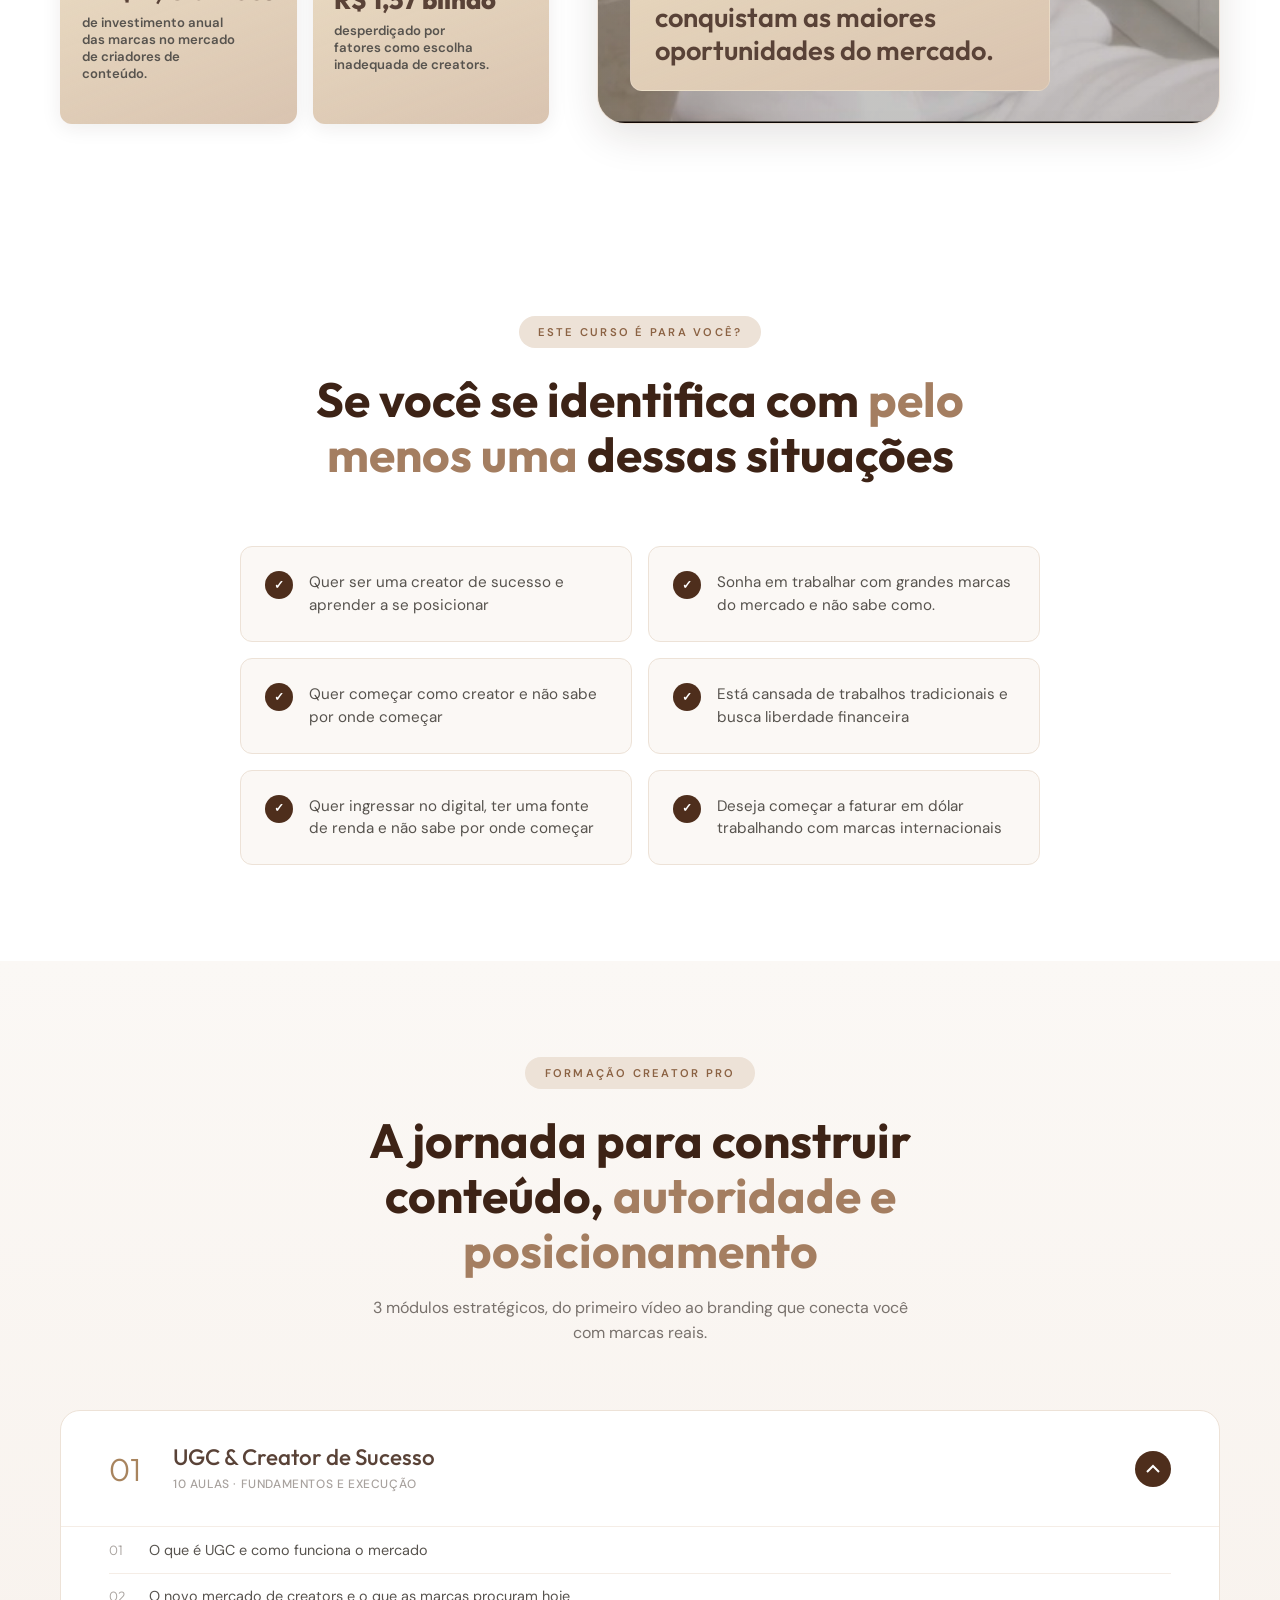
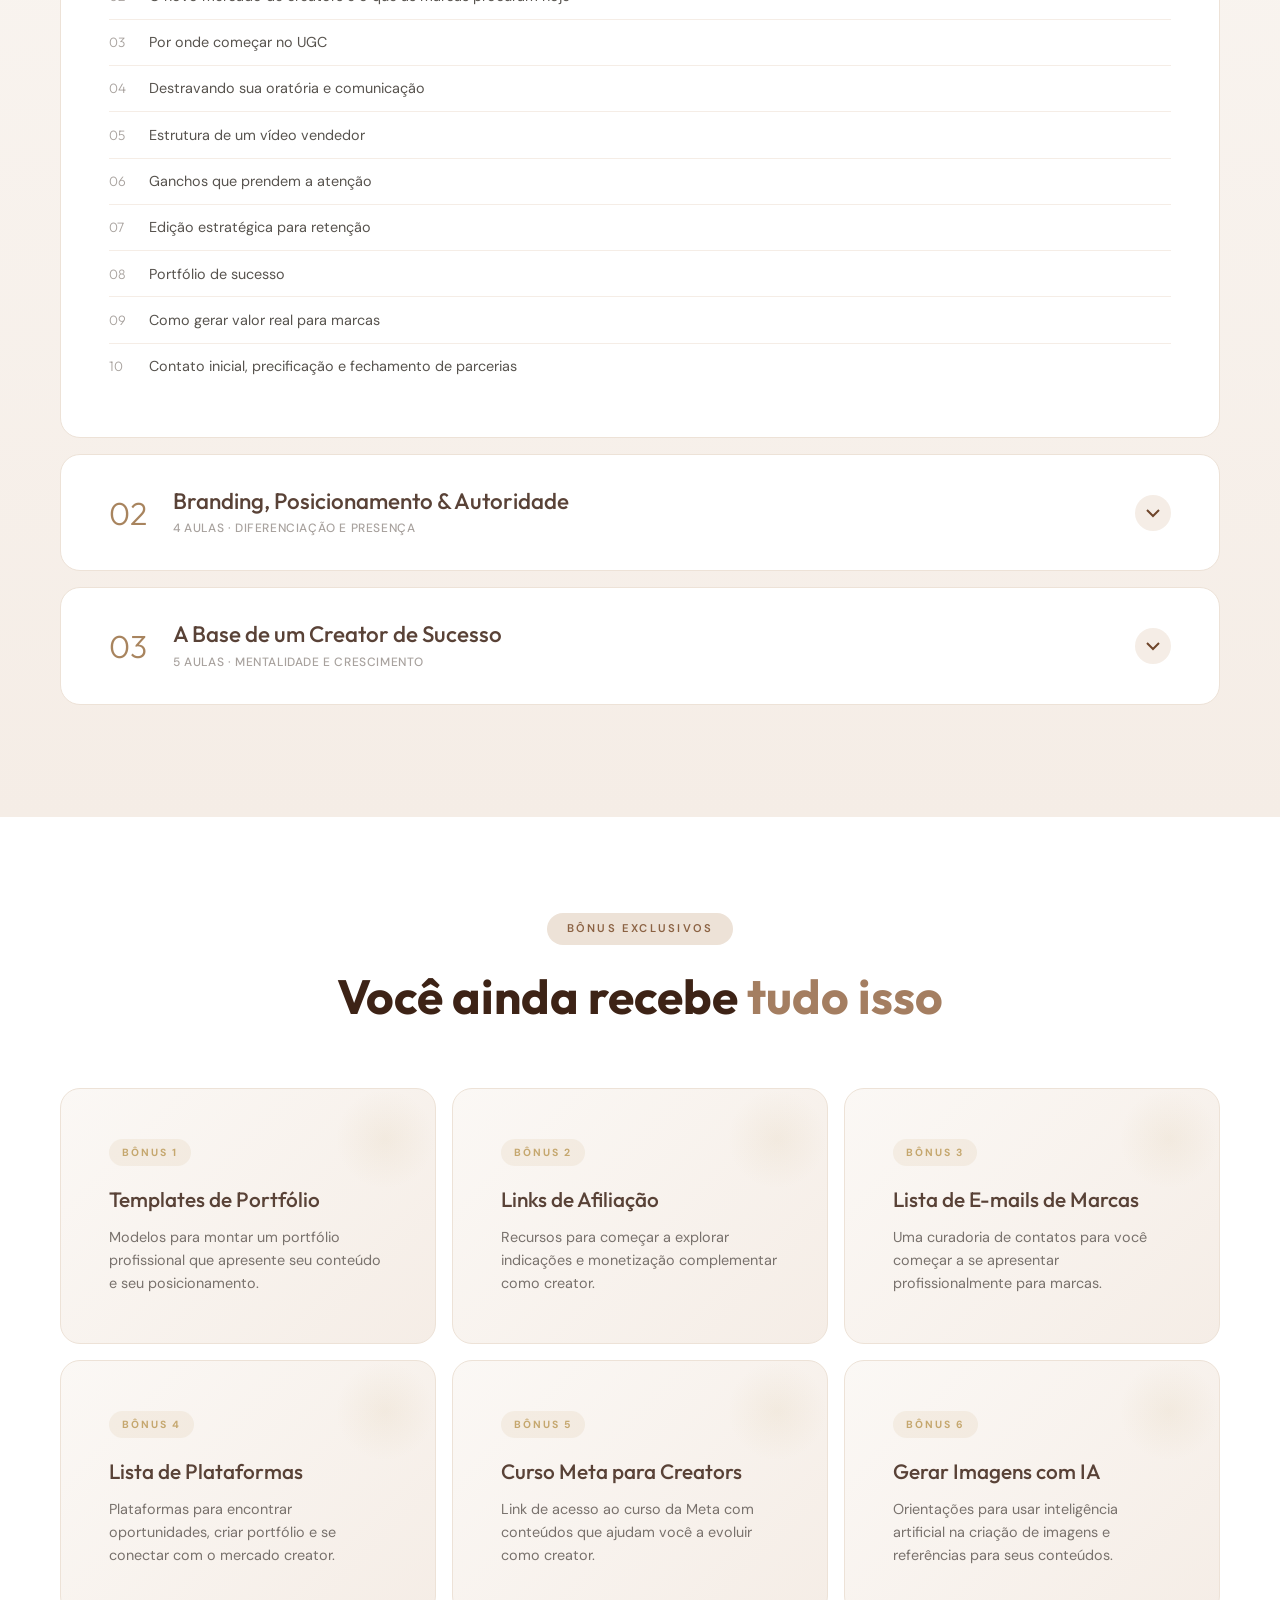
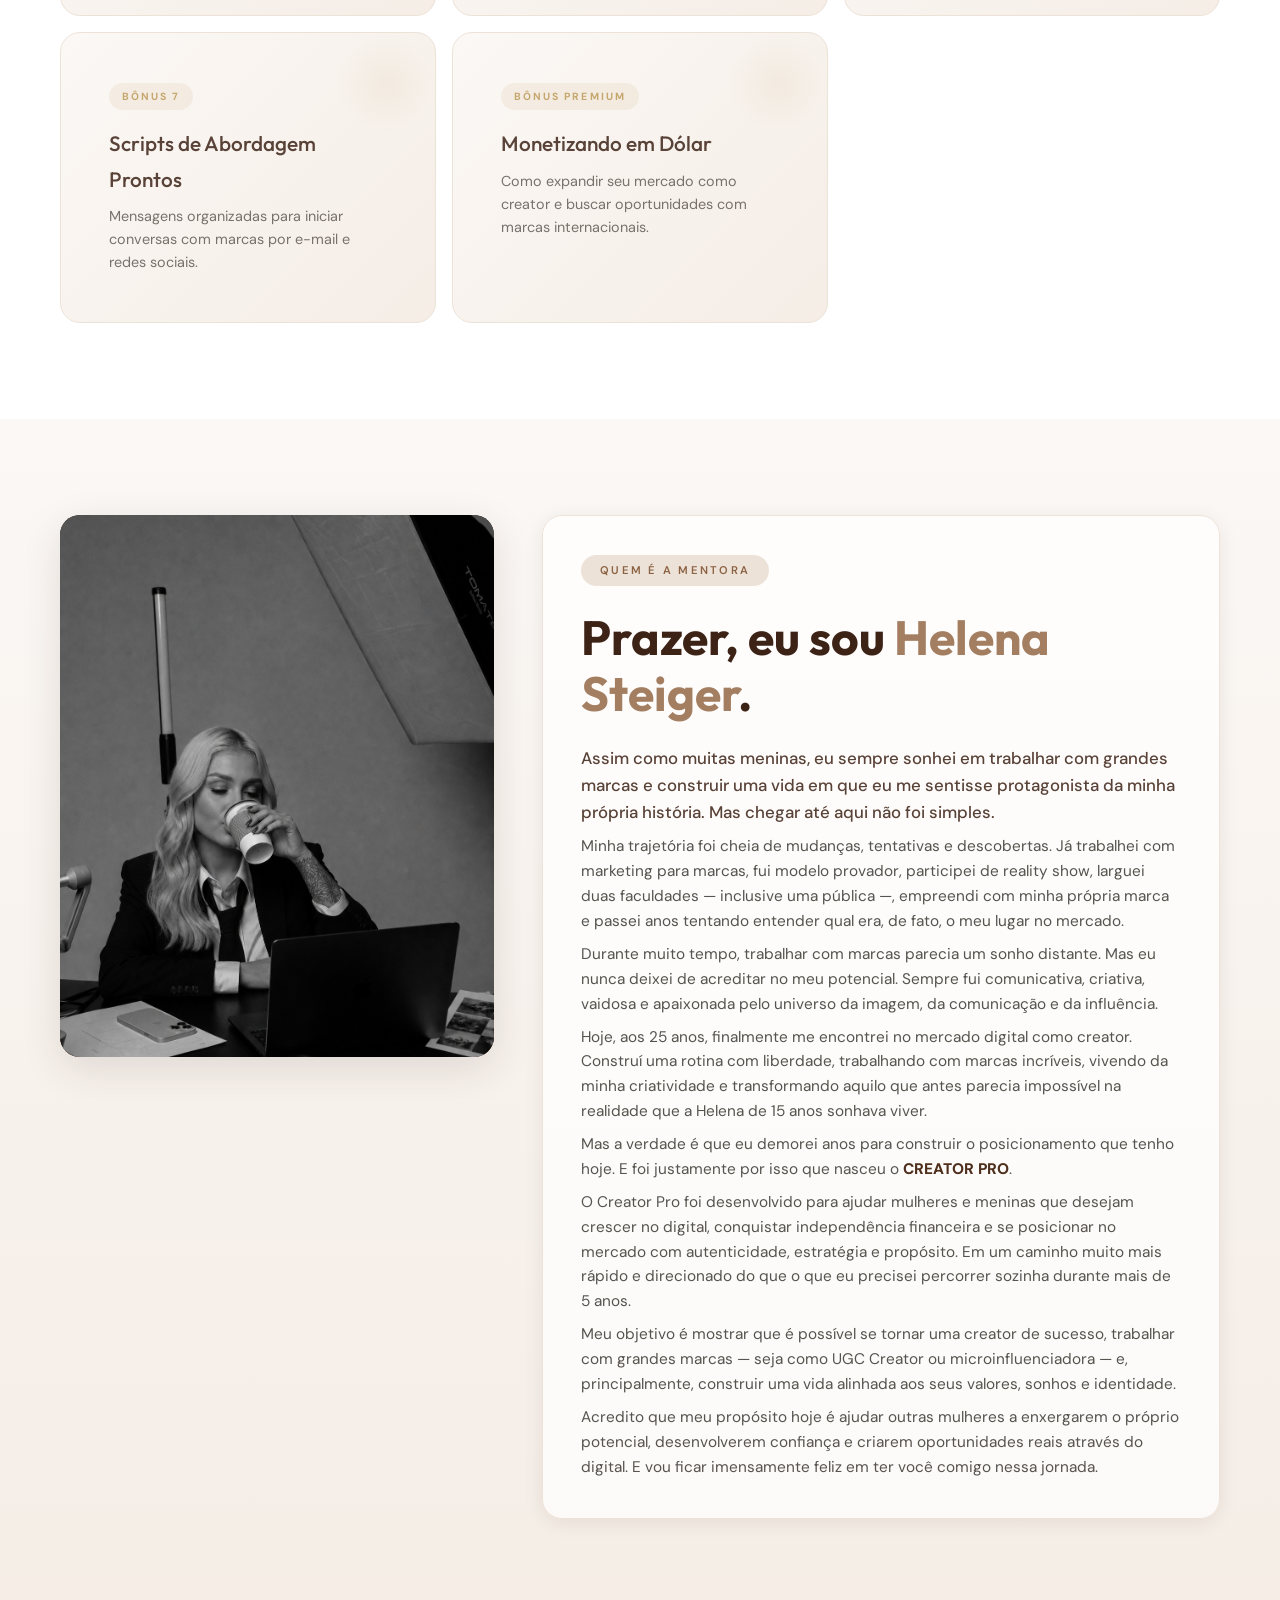
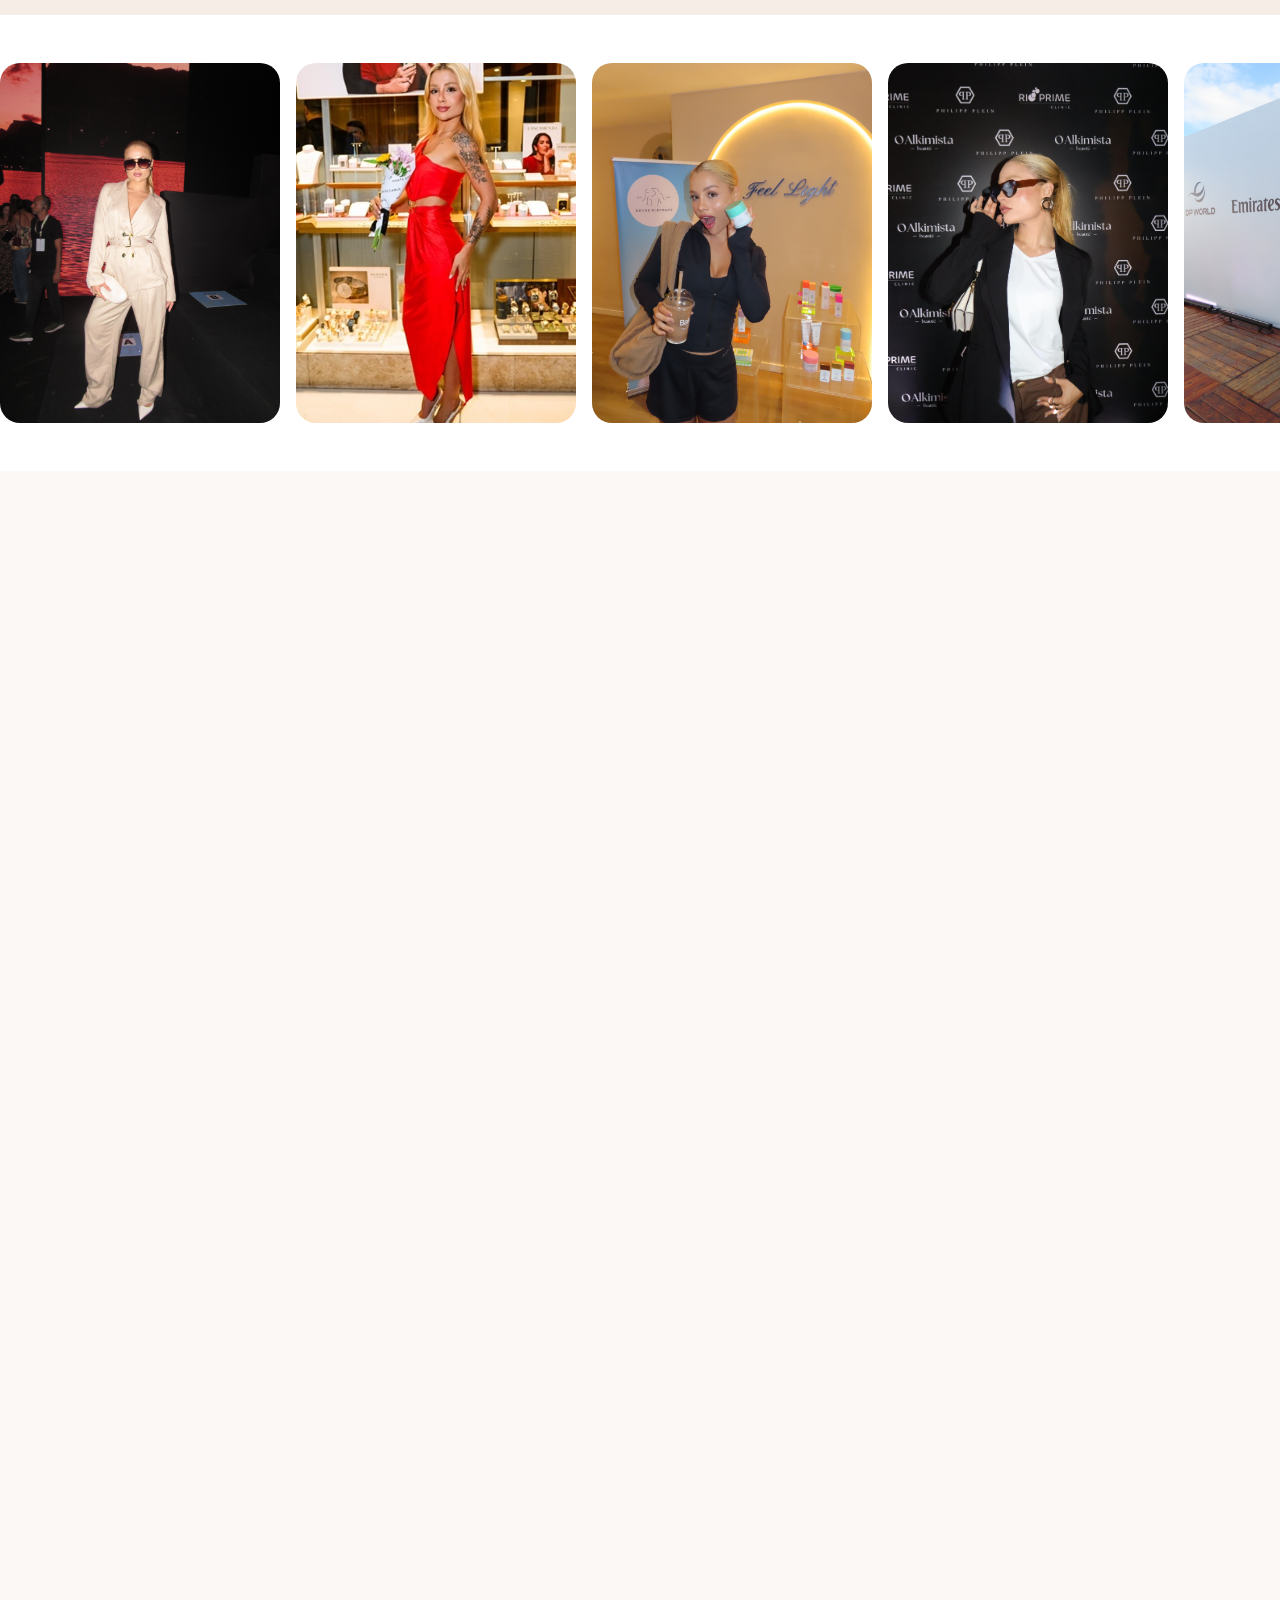
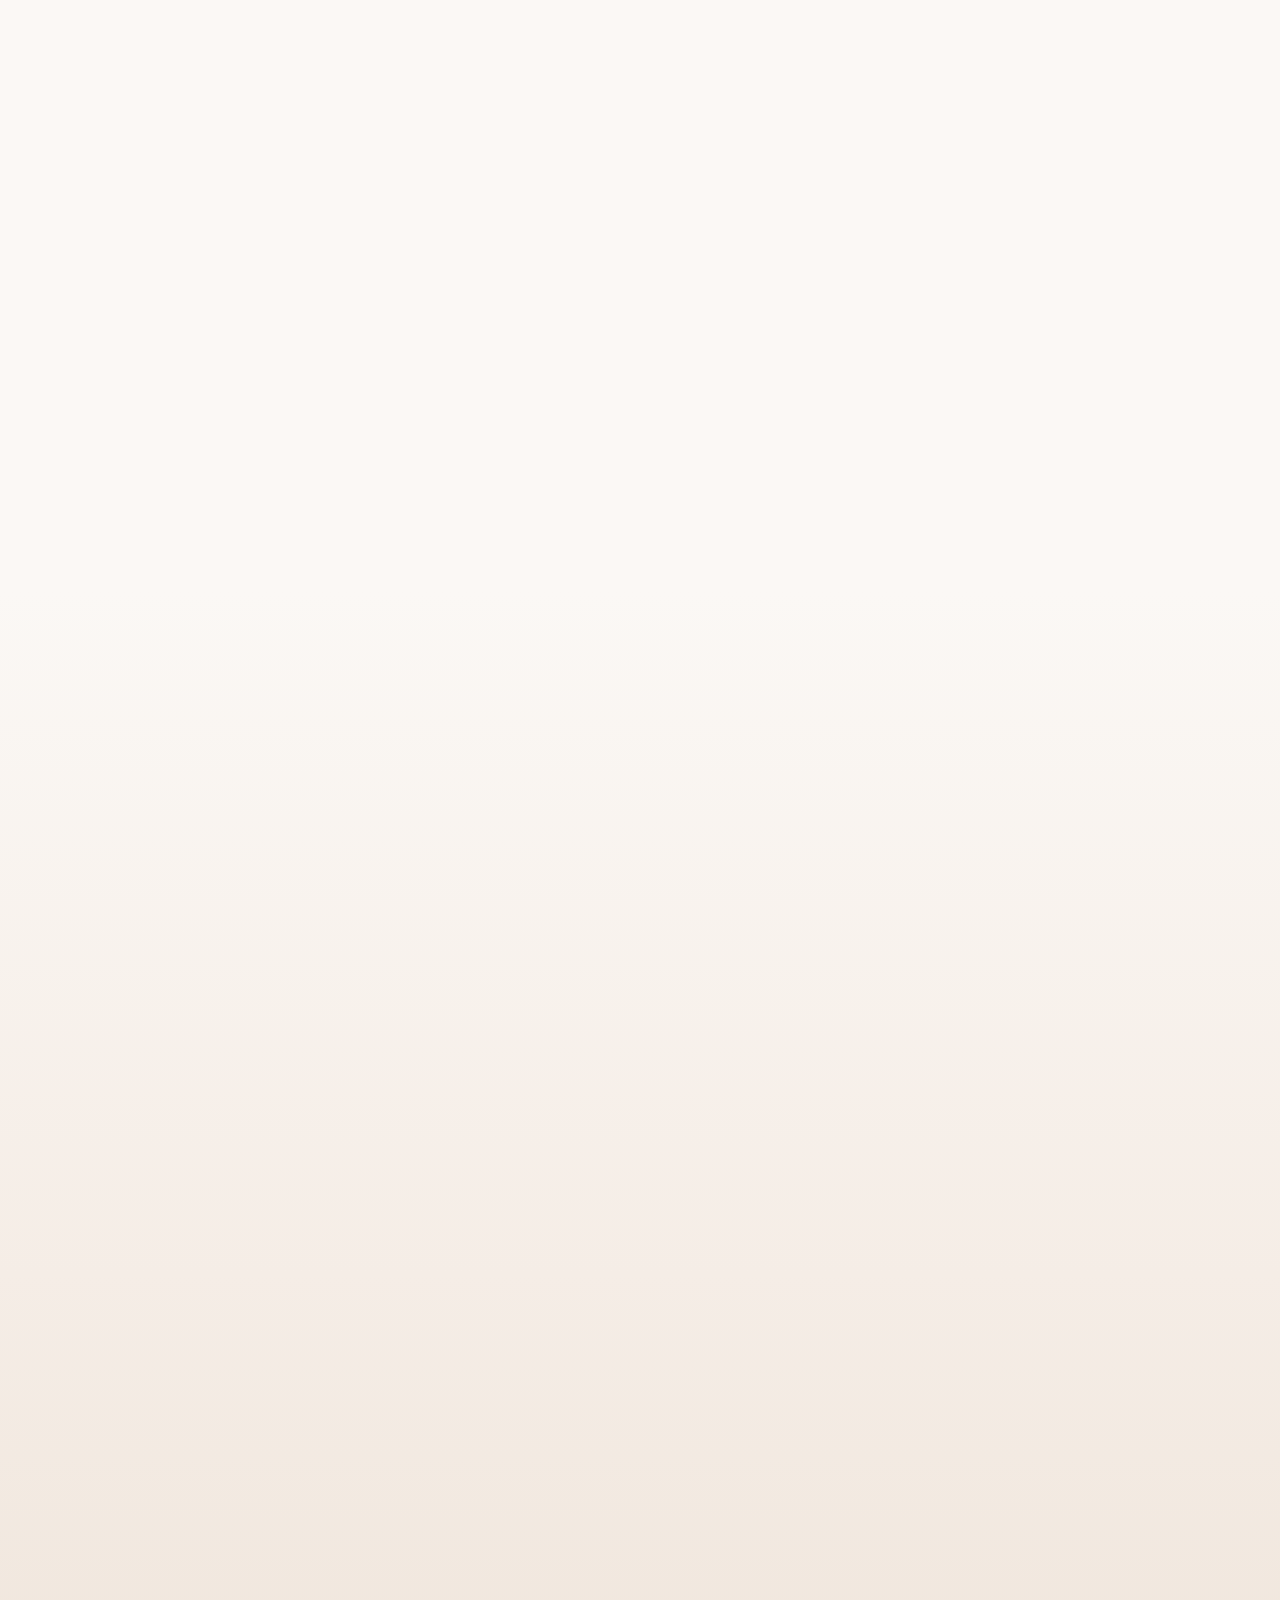
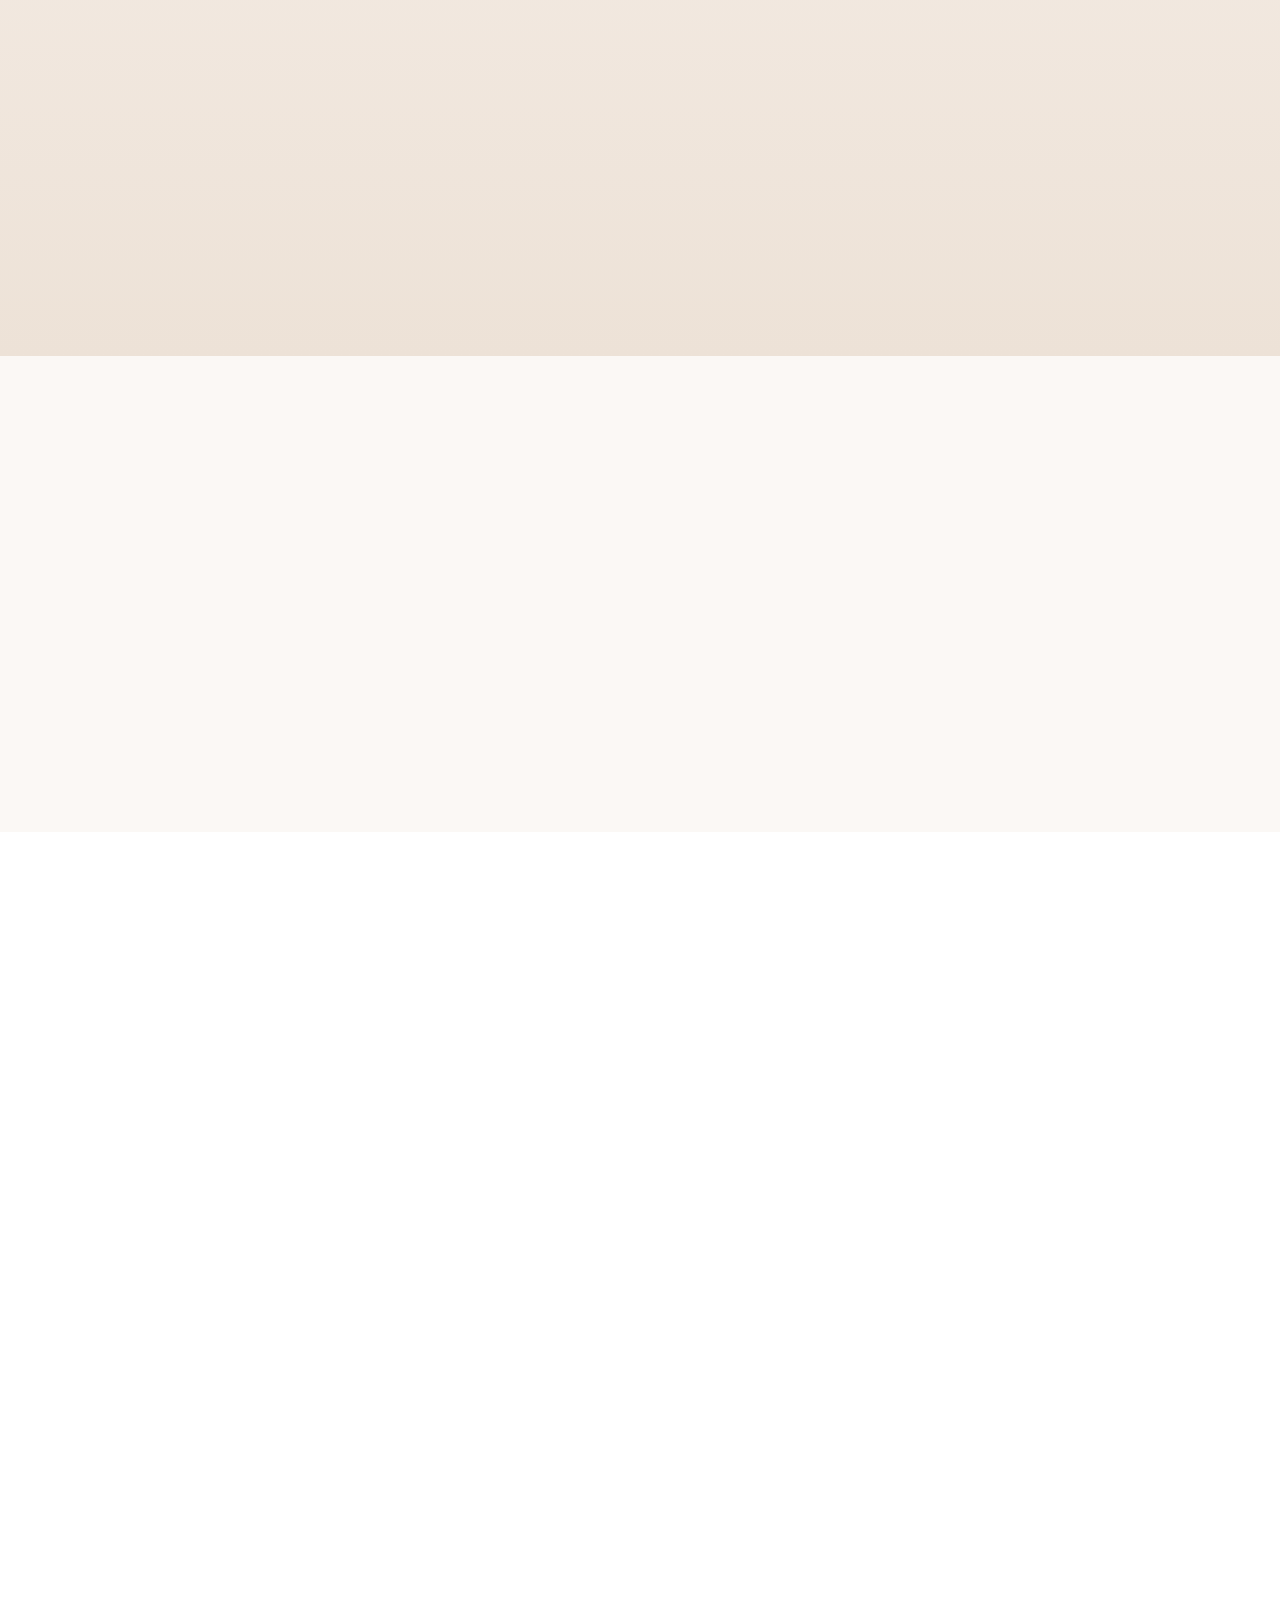
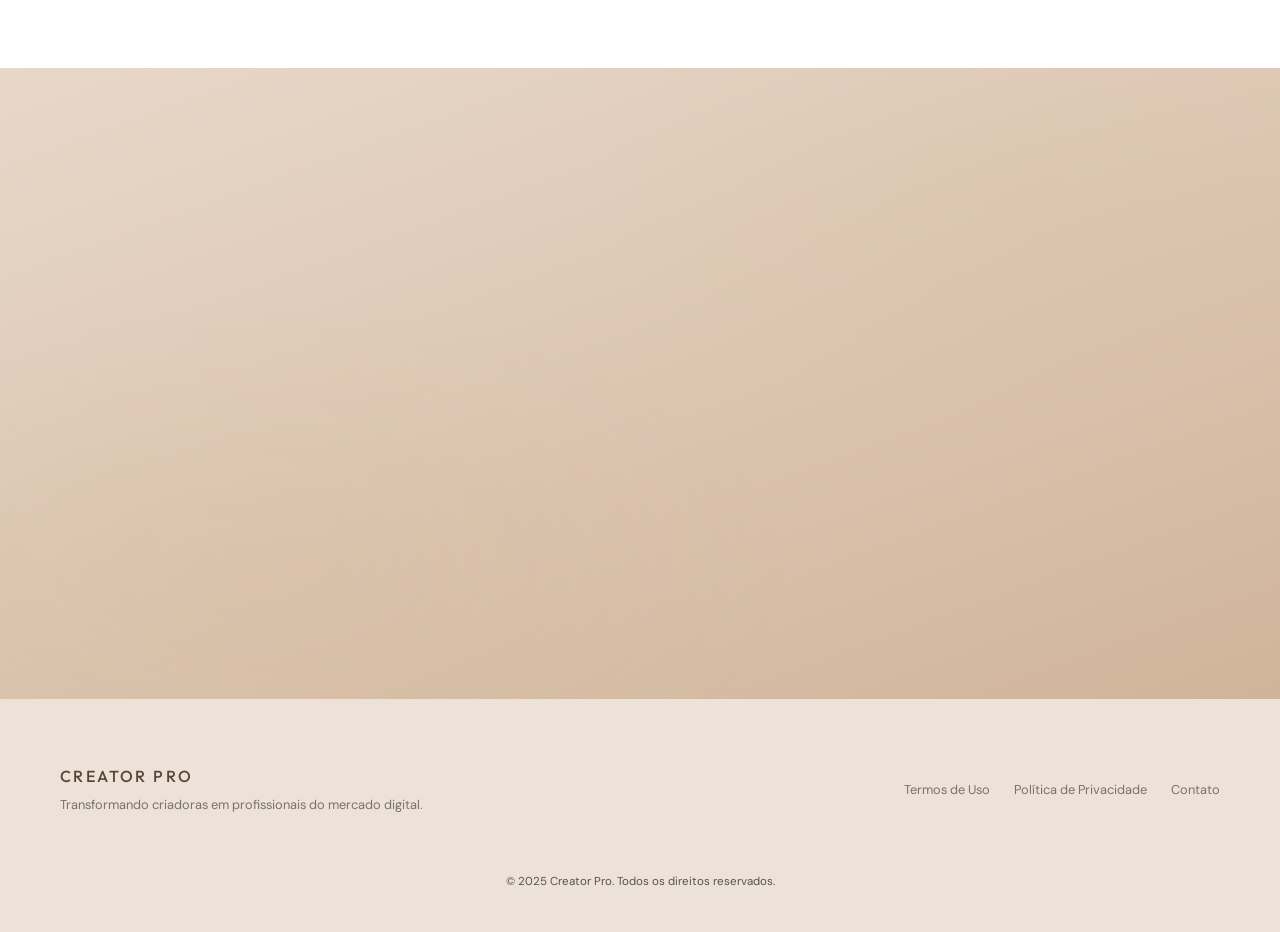
==== commit 6e9847b4: "Add portfolio and form routes" ====
--- a/index.html
+++ b/index.html
@@ -21,7 +21,7 @@
     <!-- FLOATING CTA BAR (MOBILE)                  -->
     <!-- ═══════════════════════════════════════════ -->
     <div class="floating-cta" id="floatingCta">
-        <a href="https://form.typeform.com/to/if15Jf8c" class="floating-cta__btn" target="_blank" rel="noopener">Quero Começar Agora</a>
+        <a href="/formulario/" class="floating-cta__btn">Quero Começar Agora</a>
     </div>
 
     <!-- ═══════════════════════════════════════════ -->
@@ -37,7 +37,7 @@
                 <a href="#modulos" class="navbar__link">Módulos</a>
                 <a href="#mentora" class="navbar__link">Mentora</a>
                 <a href="#faq" class="navbar__link">FAQ</a>
-                <a href="https://form.typeform.com/to/if15Jf8c" class="navbar__cta" target="_blank" rel="noopener">Inscreva-se</a>
+                <a href="/formulario/" class="navbar__cta">Inscreva-se</a>
             </div>
         </div>
     </nav>
@@ -57,7 +57,7 @@
                     Isso não é um curso online qualquer. É uma formação para mulheres comuns que querem transformar sua imagem em autoridade, liberdade e renda, e para creators que desejam se posicionar de forma estratégica para finalmente ter oportunidades reais com marcas de sucesso.
                 </p>
                 <div class="hero__cta-group">
-                    <a href="https://form.typeform.com/to/if15Jf8c" class="btn btn--primary btn--lg" id="heroCta" target="_blank" rel="noopener">
+                    <a href="/formulario/" class="btn btn--primary btn--lg" id="heroCta">
                         <span>QUERO COMEÇAR AGORA</span>
                         <svg width="20" height="20" viewBox="0 0 24 24" fill="none" stroke="currentColor" stroke-width="2"><path d="M5 12h14M12 5l7 7-7 7"/></svg>
                     </a>
@@ -589,7 +589,7 @@
                         <span>Acesso vitalício</span>
                     </div>
                 </div>
-                <a href="https://form.typeform.com/to/if15Jf8c" class="btn btn--primary btn--lg btn--full" id="checkoutCta" target="_blank" rel="noopener">
+                <a href="/formulario/" class="btn btn--primary btn--lg btn--full" id="checkoutCta">
                     <span>Quero Entrar no Creator Pro</span>
                     <svg width="20" height="20" viewBox="0 0 24 24" fill="none" stroke="currentColor" stroke-width="2"><path d="M5 12h14M12 5l7 7-7 7"/></svg>
                 </a>
@@ -699,7 +699,7 @@
                 <p class="final-cta__text">
                     Creator Pro é o caminho para se tornar exatamente esse perfil.
                 </p>
-                <a href="https://form.typeform.com/to/if15Jf8c" class="btn btn--primary btn--lg" id="finalCta" target="_blank" rel="noopener">
+                <a href="/formulario/" class="btn btn--primary btn--lg" id="finalCta">
                     <span>Quero Ocupar Meu Espaço na Creator Economy</span>
                     <svg width="20" height="20" viewBox="0 0 24 24" fill="none" stroke="currentColor" stroke-width="2"><path d="M5 12h14M12 5l7 7-7 7"/></svg>
                 </a>
